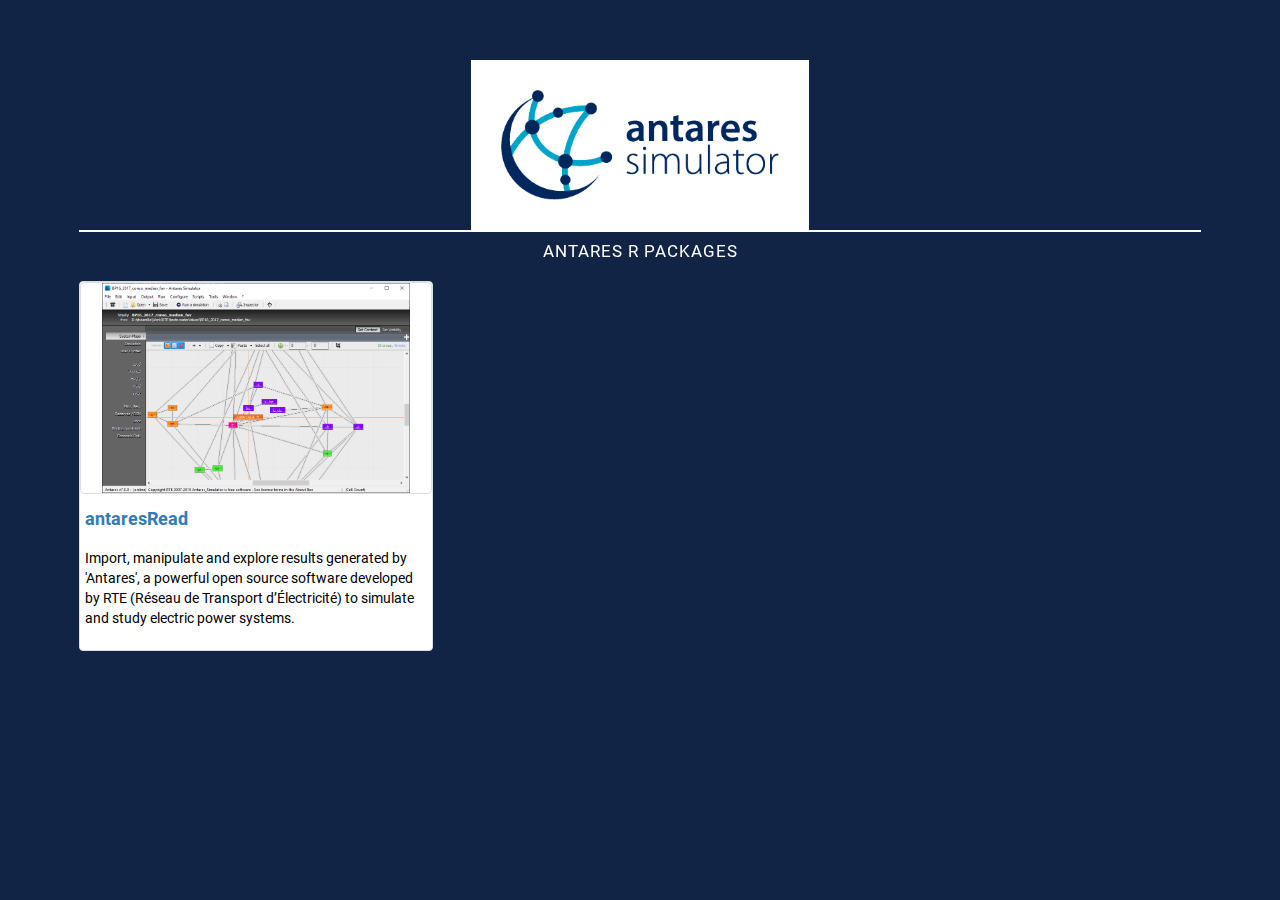
==== index.html @ 01a2f92d "update site" ====
<!DOCTYPE html>

<html>

<head>

<meta charset="utf-8" />
<meta name="generator" content="pandoc" />
<meta http-equiv="X-UA-Compatible" content="IE=EDGE" />




<title>index.utf8</title>

<script>/*! jQuery v1.11.3 | (c) 2005, 2015 jQuery Foundation, Inc. | jquery.org/license */
!function(a,b){"object"==typeof module&&"object"==typeof module.exports?module.exports=a.document?b(a,!0):function(a){if(!a.document)throw new Error("jQuery requires a window with a document");return b(a)}:b(a)}("undefined"!=typeof window?window:this,function(a,b){var c=[],d=c.slice,e=c.concat,f=c.push,g=c.indexOf,h={},i=h.toString,j=h.hasOwnProperty,k={},l="1.11.3",m=function(a,b){return new m.fn.init(a,b)},n=/^[\s\uFEFF\xA0]+|[\s\uFEFF\xA0]+$/g,o=/^-ms-/,p=/-([\da-z])/gi,q=function(a,b){return b.toUpperCase()};m.fn=m.prototype={jquery:l,constructor:m,selector:"",length:0,toArray:function(){return d.call(this)},get:function(a){return null!=a?0>a?this[a+this.length]:this[a]:d.call(this)},pushStack:function(a){var b=m.merge(this.constructor(),a);return b.prevObject=this,b.context=this.context,b},each:function(a,b){return m.each(this,a,b)},map:function(a){return this.pushStack(m.map(this,function(b,c){return a.call(b,c,b)}))},slice:function(){return this.pushStack(d.apply(this,arguments))},first:function(){return this.eq(0)},last:function(){return this.eq(-1)},eq:function(a){var b=this.length,c=+a+(0>a?b:0);return this.pushStack(c>=0&&b>c?[this[c]]:[])},end:function(){return this.prevObject||this.constructor(null)},push:f,sort:c.sort,splice:c.splice},m.extend=m.fn.extend=function(){var a,b,c,d,e,f,g=arguments[0]||{},h=1,i=arguments.length,j=!1;for("boolean"==typeof g&&(j=g,g=arguments[h]||{},h++),"object"==typeof g||m.isFunction(g)||(g={}),h===i&&(g=this,h--);i>h;h++)if(null!=(e=arguments[h]))for(d in e)a=g[d],c=e[d],g!==c&&(j&&c&&(m.isPlainObject(c)||(b=m.isArray(c)))?(b?(b=!1,f=a&&m.isArray(a)?a:[]):f=a&&m.isPlainObject(a)?a:{},g[d]=m.extend(j,f,c)):void 0!==c&&(g[d]=c));return g},m.extend({expando:"jQuery"+(l+Math.random()).replace(/\D/g,""),isReady:!0,error:function(a){throw new Error(a)},noop:function(){},isFunction:function(a){return"function"===m.type(a)},isArray:Array.isArray||function(a){return"array"===m.type(a)},isWindow:function(a){return null!=a&&a==a.window},isNumeric:function(a){return!m.isArray(a)&&a-parseFloat(a)+1>=0},isEmptyObject:function(a){var b;for(b in a)return!1;return!0},isPlainObject:function(a){var b;if(!a||"object"!==m.type(a)||a.nodeType||m.isWindow(a))return!1;try{if(a.constructor&&!j.call(a,"constructor")&&!j.call(a.constructor.prototype,"isPrototypeOf"))return!1}catch(c){return!1}if(k.ownLast)for(b in a)return j.call(a,b);for(b in a);return void 0===b||j.call(a,b)},type:function(a){return null==a?a+"":"object"==typeof a||"function"==typeof a?h[i.call(a)]||"object":typeof a},globalEval:function(b){b&&m.trim(b)&&(a.execScript||function(b){a.eval.call(a,b)})(b)},camelCase:function(a){return a.replace(o,"ms-").replace(p,q)},nodeName:function(a,b){return a.nodeName&&a.nodeName.toLowerCase()===b.toLowerCase()},each:function(a,b,c){var d,e=0,f=a.length,g=r(a);if(c){if(g){for(;f>e;e++)if(d=b.apply(a[e],c),d===!1)break}else for(e in a)if(d=b.apply(a[e],c),d===!1)break}else if(g){for(;f>e;e++)if(d=b.call(a[e],e,a[e]),d===!1)break}else for(e in a)if(d=b.call(a[e],e,a[e]),d===!1)break;return a},trim:function(a){return null==a?"":(a+"").replace(n,"")},makeArray:function(a,b){var c=b||[];return null!=a&&(r(Object(a))?m.merge(c,"string"==typeof a?[a]:a):f.call(c,a)),c},inArray:function(a,b,c){var d;if(b){if(g)return g.call(b,a,c);for(d=b.length,c=c?0>c?Math.max(0,d+c):c:0;d>c;c++)if(c in b&&b[c]===a)return c}return-1},merge:function(a,b){var c=+b.length,d=0,e=a.length;while(c>d)a[e++]=b[d++];if(c!==c)while(void 0!==b[d])a[e++]=b[d++];return a.length=e,a},grep:function(a,b,c){for(var d,e=[],f=0,g=a.length,h=!c;g>f;f++)d=!b(a[f],f),d!==h&&e.push(a[f]);return e},map:function(a,b,c){var d,f=0,g=a.length,h=r(a),i=[];if(h)for(;g>f;f++)d=b(a[f],f,c),null!=d&&i.push(d);else for(f in a)d=b(a[f],f,c),null!=d&&i.push(d);return e.apply([],i)},guid:1,proxy:function(a,b){var c,e,f;return"string"==typeof b&&(f=a[b],b=a,a=f),m.isFunction(a)?(c=d.call(arguments,2),e=function(){return a.apply(b||this,c.concat(d.call(arguments)))},e.guid=a.guid=a.guid||m.guid++,e):void 0},now:function(){return+new Date},support:k}),m.each("Boolean Number String Function Array Date RegExp Object Error".split(" "),function(a,b){h["[object "+b+"]"]=b.toLowerCase()});function r(a){var b="length"in a&&a.length,c=m.type(a);return"function"===c||m.isWindow(a)?!1:1===a.nodeType&&b?!0:"array"===c||0===b||"number"==typeof b&&b>0&&b-1 in a}var s=function(a){var b,c,d,e,f,g,h,i,j,k,l,m,n,o,p,q,r,s,t,u="sizzle"+1*new Date,v=a.document,w=0,x=0,y=ha(),z=ha(),A=ha(),B=function(a,b){return a===b&&(l=!0),0},C=1<<31,D={}.hasOwnProperty,E=[],F=E.pop,G=E.push,H=E.push,I=E.slice,J=function(a,b){for(var c=0,d=a.length;d>c;c++)if(a[c]===b)return c;return-1},K="checked|selected|async|autofocus|autoplay|controls|defer|disabled|hidden|ismap|loop|multiple|open|readonly|required|scoped",L="[\\x20\\t\\r\\n\\f]",M="(?:\\\\.|[\\w-]|[^\\x00-\\xa0])+",N=M.replace("w","w#"),O="\\["+L+"*("+M+")(?:"+L+"*([*^$|!~]?=)"+L+"*(?:'((?:\\\\.|[^\\\\'])*)'|\"((?:\\\\.|[^\\\\\"])*)\"|("+N+"))|)"+L+"*\\]",P=":("+M+")(?:\\((('((?:\\\\.|[^\\\\'])*)'|\"((?:\\\\.|[^\\\\\"])*)\")|((?:\\\\.|[^\\\\()[\\]]|"+O+")*)|.*)\\)|)",Q=new RegExp(L+"+","g"),R=new RegExp("^"+L+"+|((?:^|[^\\\\])(?:\\\\.)*)"+L+"+$","g"),S=new RegExp("^"+L+"*,"+L+"*"),T=new RegExp("^"+L+"*([>+~]|"+L+")"+L+"*"),U=new RegExp("="+L+"*([^\\]'\"]*?)"+L+"*\\]","g"),V=new RegExp(P),W=new RegExp("^"+N+"$"),X={ID:new RegExp("^#("+M+")"),CLASS:new RegExp("^\\.("+M+")"),TAG:new RegExp("^("+M.replace("w","w*")+")"),ATTR:new RegExp("^"+O),PSEUDO:new RegExp("^"+P),CHILD:new RegExp("^:(only|first|last|nth|nth-last)-(child|of-type)(?:\\("+L+"*(even|odd|(([+-]|)(\\d*)n|)"+L+"*(?:([+-]|)"+L+"*(\\d+)|))"+L+"*\\)|)","i"),bool:new RegExp("^(?:"+K+")$","i"),needsContext:new RegExp("^"+L+"*[>+~]|:(even|odd|eq|gt|lt|nth|first|last)(?:\\("+L+"*((?:-\\d)?\\d*)"+L+"*\\)|)(?=[^-]|$)","i")},Y=/^(?:input|select|textarea|button)$/i,Z=/^h\d$/i,$=/^[^{]+\{\s*\[native \w/,_=/^(?:#([\w-]+)|(\w+)|\.([\w-]+))$/,aa=/[+~]/,ba=/'|\\/g,ca=new RegExp("\\\\([\\da-f]{1,6}"+L+"?|("+L+")|.)","ig"),da=function(a,b,c){var d="0x"+b-65536;return d!==d||c?b:0>d?String.fromCharCode(d+65536):String.fromCharCode(d>>10|55296,1023&d|56320)},ea=function(){m()};try{H.apply(E=I.call(v.childNodes),v.childNodes),E[v.childNodes.length].nodeType}catch(fa){H={apply:E.length?function(a,b){G.apply(a,I.call(b))}:function(a,b){var c=a.length,d=0;while(a[c++]=b[d++]);a.length=c-1}}}function ga(a,b,d,e){var f,h,j,k,l,o,r,s,w,x;if((b?b.ownerDocument||b:v)!==n&&m(b),b=b||n,d=d||[],k=b.nodeType,"string"!=typeof a||!a||1!==k&&9!==k&&11!==k)return d;if(!e&&p){if(11!==k&&(f=_.exec(a)))if(j=f[1]){if(9===k){if(h=b.getElementById(j),!h||!h.parentNode)return d;if(h.id===j)return d.push(h),d}else if(b.ownerDocument&&(h=b.ownerDocument.getElementById(j))&&t(b,h)&&h.id===j)return d.push(h),d}else{if(f[2])return H.apply(d,b.getElementsByTagName(a)),d;if((j=f[3])&&c.getElementsByClassName)return H.apply(d,b.getElementsByClassName(j)),d}if(c.qsa&&(!q||!q.test(a))){if(s=r=u,w=b,x=1!==k&&a,1===k&&"object"!==b.nodeName.toLowerCase()){o=g(a),(r=b.getAttribute("id"))?s=r.replace(ba,"\\$&"):b.setAttribute("id",s),s="[id='"+s+"'] ",l=o.length;while(l--)o[l]=s+ra(o[l]);w=aa.test(a)&&pa(b.parentNode)||b,x=o.join(",")}if(x)try{return H.apply(d,w.querySelectorAll(x)),d}catch(y){}finally{r||b.removeAttribute("id")}}}return i(a.replace(R,"$1"),b,d,e)}function ha(){var a=[];function b(c,e){return a.push(c+" ")>d.cacheLength&&delete b[a.shift()],b[c+" "]=e}return b}function ia(a){return a[u]=!0,a}function ja(a){var b=n.createElement("div");try{return!!a(b)}catch(c){return!1}finally{b.parentNode&&b.parentNode.removeChild(b),b=null}}function ka(a,b){var c=a.split("|"),e=a.length;while(e--)d.attrHandle[c[e]]=b}function la(a,b){var c=b&&a,d=c&&1===a.nodeType&&1===b.nodeType&&(~b.sourceIndex||C)-(~a.sourceIndex||C);if(d)return d;if(c)while(c=c.nextSibling)if(c===b)return-1;return a?1:-1}function ma(a){return function(b){var c=b.nodeName.toLowerCase();return"input"===c&&b.type===a}}function na(a){return function(b){var c=b.nodeName.toLowerCase();return("input"===c||"button"===c)&&b.type===a}}function oa(a){return ia(function(b){return b=+b,ia(function(c,d){var e,f=a([],c.length,b),g=f.length;while(g--)c[e=f[g]]&&(c[e]=!(d[e]=c[e]))})})}function pa(a){return a&&"undefined"!=typeof a.getElementsByTagName&&a}c=ga.support={},f=ga.isXML=function(a){var b=a&&(a.ownerDocument||a).documentElement;return b?"HTML"!==b.nodeName:!1},m=ga.setDocument=function(a){var b,e,g=a?a.ownerDocument||a:v;return g!==n&&9===g.nodeType&&g.documentElement?(n=g,o=g.documentElement,e=g.defaultView,e&&e!==e.top&&(e.addEventListener?e.addEventListener("unload",ea,!1):e.attachEvent&&e.attachEvent("onunload",ea)),p=!f(g),c.attributes=ja(function(a){return a.className="i",!a.getAttribute("className")}),c.getElementsByTagName=ja(function(a){return a.appendChild(g.createComment("")),!a.getElementsByTagName("*").length}),c.getElementsByClassName=$.test(g.getElementsByClassName),c.getById=ja(function(a){return o.appendChild(a).id=u,!g.getElementsByName||!g.getElementsByName(u).length}),c.getById?(d.find.ID=function(a,b){if("undefined"!=typeof b.getElementById&&p){var c=b.getElementById(a);return c&&c.parentNode?[c]:[]}},d.filter.ID=function(a){var b=a.replace(ca,da);return function(a){return a.getAttribute("id")===b}}):(delete d.find.ID,d.filter.ID=function(a){var b=a.replace(ca,da);return function(a){var c="undefined"!=typeof a.getAttributeNode&&a.getAttributeNode("id");return c&&c.value===b}}),d.find.TAG=c.getElementsByTagName?function(a,b){return"undefined"!=typeof b.getElementsByTagName?b.getElementsByTagName(a):c.qsa?b.querySelectorAll(a):void 0}:function(a,b){var c,d=[],e=0,f=b.getElementsByTagName(a);if("*"===a){while(c=f[e++])1===c.nodeType&&d.push(c);return d}return f},d.find.CLASS=c.getElementsByClassName&&function(a,b){return p?b.getElementsByClassName(a):void 0},r=[],q=[],(c.qsa=$.test(g.querySelectorAll))&&(ja(function(a){o.appendChild(a).innerHTML="<a id='"+u+"'></a><select id='"+u+"-\f]' msallowcapture=''><option selected=''></option></select>",a.querySelectorAll("[msallowcapture^='']").length&&q.push("[*^$]="+L+"*(?:''|\"\")"),a.querySelectorAll("[selected]").length||q.push("\\["+L+"*(?:value|"+K+")"),a.querySelectorAll("[id~="+u+"-]").length||q.push("~="),a.querySelectorAll(":checked").length||q.push(":checked"),a.querySelectorAll("a#"+u+"+*").length||q.push(".#.+[+~]")}),ja(function(a){var b=g.createElement("input");b.setAttribute("type","hidden"),a.appendChild(b).setAttribute("name","D"),a.querySelectorAll("[name=d]").length&&q.push("name"+L+"*[*^$|!~]?="),a.querySelectorAll(":enabled").length||q.push(":enabled",":disabled"),a.querySelectorAll("*,:x"),q.push(",.*:")})),(c.matchesSelector=$.test(s=o.matches||o.webkitMatchesSelector||o.mozMatchesSelector||o.oMatchesSelector||o.msMatchesSelector))&&ja(function(a){c.disconnectedMatch=s.call(a,"div"),s.call(a,"[s!='']:x"),r.push("!=",P)}),q=q.length&&new RegExp(q.join("|")),r=r.length&&new RegExp(r.join("|")),b=$.test(o.compareDocumentPosition),t=b||$.test(o.contains)?function(a,b){var c=9===a.nodeType?a.documentElement:a,d=b&&b.parentNode;return a===d||!(!d||1!==d.nodeType||!(c.contains?c.contains(d):a.compareDocumentPosition&&16&a.compareDocumentPosition(d)))}:function(a,b){if(b)while(b=b.parentNode)if(b===a)return!0;return!1},B=b?function(a,b){if(a===b)return l=!0,0;var d=!a.compareDocumentPosition-!b.compareDocumentPosition;return d?d:(d=(a.ownerDocument||a)===(b.ownerDocument||b)?a.compareDocumentPosition(b):1,1&d||!c.sortDetached&&b.compareDocumentPosition(a)===d?a===g||a.ownerDocument===v&&t(v,a)?-1:b===g||b.ownerDocument===v&&t(v,b)?1:k?J(k,a)-J(k,b):0:4&d?-1:1)}:function(a,b){if(a===b)return l=!0,0;var c,d=0,e=a.parentNode,f=b.parentNode,h=[a],i=[b];if(!e||!f)return a===g?-1:b===g?1:e?-1:f?1:k?J(k,a)-J(k,b):0;if(e===f)return la(a,b);c=a;while(c=c.parentNode)h.unshift(c);c=b;while(c=c.parentNode)i.unshift(c);while(h[d]===i[d])d++;return d?la(h[d],i[d]):h[d]===v?-1:i[d]===v?1:0},g):n},ga.matches=function(a,b){return ga(a,null,null,b)},ga.matchesSelector=function(a,b){if((a.ownerDocument||a)!==n&&m(a),b=b.replace(U,"='$1']"),!(!c.matchesSelector||!p||r&&r.test(b)||q&&q.test(b)))try{var d=s.call(a,b);if(d||c.disconnectedMatch||a.document&&11!==a.document.nodeType)return d}catch(e){}return ga(b,n,null,[a]).length>0},ga.contains=function(a,b){return(a.ownerDocument||a)!==n&&m(a),t(a,b)},ga.attr=function(a,b){(a.ownerDocument||a)!==n&&m(a);var e=d.attrHandle[b.toLowerCase()],f=e&&D.call(d.attrHandle,b.toLowerCase())?e(a,b,!p):void 0;return void 0!==f?f:c.attributes||!p?a.getAttribute(b):(f=a.getAttributeNode(b))&&f.specified?f.value:null},ga.error=function(a){throw new Error("Syntax error, unrecognized expression: "+a)},ga.uniqueSort=function(a){var b,d=[],e=0,f=0;if(l=!c.detectDuplicates,k=!c.sortStable&&a.slice(0),a.sort(B),l){while(b=a[f++])b===a[f]&&(e=d.push(f));while(e--)a.splice(d[e],1)}return k=null,a},e=ga.getText=function(a){var b,c="",d=0,f=a.nodeType;if(f){if(1===f||9===f||11===f){if("string"==typeof a.textContent)return a.textContent;for(a=a.firstChild;a;a=a.nextSibling)c+=e(a)}else if(3===f||4===f)return a.nodeValue}else while(b=a[d++])c+=e(b);return c},d=ga.selectors={cacheLength:50,createPseudo:ia,match:X,attrHandle:{},find:{},relative:{">":{dir:"parentNode",first:!0}," ":{dir:"parentNode"},"+":{dir:"previousSibling",first:!0},"~":{dir:"previousSibling"}},preFilter:{ATTR:function(a){return a[1]=a[1].replace(ca,da),a[3]=(a[3]||a[4]||a[5]||"").replace(ca,da),"~="===a[2]&&(a[3]=" "+a[3]+" "),a.slice(0,4)},CHILD:function(a){return a[1]=a[1].toLowerCase(),"nth"===a[1].slice(0,3)?(a[3]||ga.error(a[0]),a[4]=+(a[4]?a[5]+(a[6]||1):2*("even"===a[3]||"odd"===a[3])),a[5]=+(a[7]+a[8]||"odd"===a[3])):a[3]&&ga.error(a[0]),a},PSEUDO:function(a){var b,c=!a[6]&&a[2];return X.CHILD.test(a[0])?null:(a[3]?a[2]=a[4]||a[5]||"":c&&V.test(c)&&(b=g(c,!0))&&(b=c.indexOf(")",c.length-b)-c.length)&&(a[0]=a[0].slice(0,b),a[2]=c.slice(0,b)),a.slice(0,3))}},filter:{TAG:function(a){var b=a.replace(ca,da).toLowerCase();return"*"===a?function(){return!0}:function(a){return a.nodeName&&a.nodeName.toLowerCase()===b}},CLASS:function(a){var b=y[a+" "];return b||(b=new RegExp("(^|"+L+")"+a+"("+L+"|$)"))&&y(a,function(a){return b.test("string"==typeof a.className&&a.className||"undefined"!=typeof a.getAttribute&&a.getAttribute("class")||"")})},ATTR:function(a,b,c){return function(d){var e=ga.attr(d,a);return null==e?"!="===b:b?(e+="","="===b?e===c:"!="===b?e!==c:"^="===b?c&&0===e.indexOf(c):"*="===b?c&&e.indexOf(c)>-1:"$="===b?c&&e.slice(-c.length)===c:"~="===b?(" "+e.replace(Q," ")+" ").indexOf(c)>-1:"|="===b?e===c||e.slice(0,c.length+1)===c+"-":!1):!0}},CHILD:function(a,b,c,d,e){var f="nth"!==a.slice(0,3),g="last"!==a.slice(-4),h="of-type"===b;return 1===d&&0===e?function(a){return!!a.parentNode}:function(b,c,i){var j,k,l,m,n,o,p=f!==g?"nextSibling":"previousSibling",q=b.parentNode,r=h&&b.nodeName.toLowerCase(),s=!i&&!h;if(q){if(f){while(p){l=b;while(l=l[p])if(h?l.nodeName.toLowerCase()===r:1===l.nodeType)return!1;o=p="only"===a&&!o&&"nextSibling"}return!0}if(o=[g?q.firstChild:q.lastChild],g&&s){k=q[u]||(q[u]={}),j=k[a]||[],n=j[0]===w&&j[1],m=j[0]===w&&j[2],l=n&&q.childNodes[n];while(l=++n&&l&&l[p]||(m=n=0)||o.pop())if(1===l.nodeType&&++m&&l===b){k[a]=[w,n,m];break}}else if(s&&(j=(b[u]||(b[u]={}))[a])&&j[0]===w)m=j[1];else while(l=++n&&l&&l[p]||(m=n=0)||o.pop())if((h?l.nodeName.toLowerCase()===r:1===l.nodeType)&&++m&&(s&&((l[u]||(l[u]={}))[a]=[w,m]),l===b))break;return m-=e,m===d||m%d===0&&m/d>=0}}},PSEUDO:function(a,b){var c,e=d.pseudos[a]||d.setFilters[a.toLowerCase()]||ga.error("unsupported pseudo: "+a);return e[u]?e(b):e.length>1?(c=[a,a,"",b],d.setFilters.hasOwnProperty(a.toLowerCase())?ia(function(a,c){var d,f=e(a,b),g=f.length;while(g--)d=J(a,f[g]),a[d]=!(c[d]=f[g])}):function(a){return e(a,0,c)}):e}},pseudos:{not:ia(function(a){var b=[],c=[],d=h(a.replace(R,"$1"));return d[u]?ia(function(a,b,c,e){var f,g=d(a,null,e,[]),h=a.length;while(h--)(f=g[h])&&(a[h]=!(b[h]=f))}):function(a,e,f){return b[0]=a,d(b,null,f,c),b[0]=null,!c.pop()}}),has:ia(function(a){return function(b){return ga(a,b).length>0}}),contains:ia(function(a){return a=a.replace(ca,da),function(b){return(b.textContent||b.innerText||e(b)).indexOf(a)>-1}}),lang:ia(function(a){return W.test(a||"")||ga.error("unsupported lang: "+a),a=a.replace(ca,da).toLowerCase(),function(b){var c;do if(c=p?b.lang:b.getAttribute("xml:lang")||b.getAttribute("lang"))return c=c.toLowerCase(),c===a||0===c.indexOf(a+"-");while((b=b.parentNode)&&1===b.nodeType);return!1}}),target:function(b){var c=a.location&&a.location.hash;return c&&c.slice(1)===b.id},root:function(a){return a===o},focus:function(a){return a===n.activeElement&&(!n.hasFocus||n.hasFocus())&&!!(a.type||a.href||~a.tabIndex)},enabled:function(a){return a.disabled===!1},disabled:function(a){return a.disabled===!0},checked:function(a){var b=a.nodeName.toLowerCase();return"input"===b&&!!a.checked||"option"===b&&!!a.selected},selected:function(a){return a.parentNode&&a.parentNode.selectedIndex,a.selected===!0},empty:function(a){for(a=a.firstChild;a;a=a.nextSibling)if(a.nodeType<6)return!1;return!0},parent:function(a){return!d.pseudos.empty(a)},header:function(a){return Z.test(a.nodeName)},input:function(a){return Y.test(a.nodeName)},button:function(a){var b=a.nodeName.toLowerCase();return"input"===b&&"button"===a.type||"button"===b},text:function(a){var b;return"input"===a.nodeName.toLowerCase()&&"text"===a.type&&(null==(b=a.getAttribute("type"))||"text"===b.toLowerCase())},first:oa(function(){return[0]}),last:oa(function(a,b){return[b-1]}),eq:oa(function(a,b,c){return[0>c?c+b:c]}),even:oa(function(a,b){for(var c=0;b>c;c+=2)a.push(c);return a}),odd:oa(function(a,b){for(var c=1;b>c;c+=2)a.push(c);return a}),lt:oa(function(a,b,c){for(var d=0>c?c+b:c;--d>=0;)a.push(d);return a}),gt:oa(function(a,b,c){for(var d=0>c?c+b:c;++d<b;)a.push(d);return a})}},d.pseudos.nth=d.pseudos.eq;for(b in{radio:!0,checkbox:!0,file:!0,password:!0,image:!0})d.pseudos[b]=ma(b);for(b in{submit:!0,reset:!0})d.pseudos[b]=na(b);function qa(){}qa.prototype=d.filters=d.pseudos,d.setFilters=new qa,g=ga.tokenize=function(a,b){var c,e,f,g,h,i,j,k=z[a+" "];if(k)return b?0:k.slice(0);h=a,i=[],j=d.preFilter;while(h){(!c||(e=S.exec(h)))&&(e&&(h=h.slice(e[0].length)||h),i.push(f=[])),c=!1,(e=T.exec(h))&&(c=e.shift(),f.push({value:c,type:e[0].replace(R," ")}),h=h.slice(c.length));for(g in d.filter)!(e=X[g].exec(h))||j[g]&&!(e=j[g](e))||(c=e.shift(),f.push({value:c,type:g,matches:e}),h=h.slice(c.length));if(!c)break}return b?h.length:h?ga.error(a):z(a,i).slice(0)};function ra(a){for(var b=0,c=a.length,d="";c>b;b++)d+=a[b].value;return d}function sa(a,b,c){var d=b.dir,e=c&&"parentNode"===d,f=x++;return b.first?function(b,c,f){while(b=b[d])if(1===b.nodeType||e)return a(b,c,f)}:function(b,c,g){var h,i,j=[w,f];if(g){while(b=b[d])if((1===b.nodeType||e)&&a(b,c,g))return!0}else while(b=b[d])if(1===b.nodeType||e){if(i=b[u]||(b[u]={}),(h=i[d])&&h[0]===w&&h[1]===f)return j[2]=h[2];if(i[d]=j,j[2]=a(b,c,g))return!0}}}function ta(a){return a.length>1?function(b,c,d){var e=a.length;while(e--)if(!a[e](b,c,d))return!1;return!0}:a[0]}function ua(a,b,c){for(var d=0,e=b.length;e>d;d++)ga(a,b[d],c);return c}function va(a,b,c,d,e){for(var f,g=[],h=0,i=a.length,j=null!=b;i>h;h++)(f=a[h])&&(!c||c(f,d,e))&&(g.push(f),j&&b.push(h));return g}function wa(a,b,c,d,e,f){return d&&!d[u]&&(d=wa(d)),e&&!e[u]&&(e=wa(e,f)),ia(function(f,g,h,i){var j,k,l,m=[],n=[],o=g.length,p=f||ua(b||"*",h.nodeType?[h]:h,[]),q=!a||!f&&b?p:va(p,m,a,h,i),r=c?e||(f?a:o||d)?[]:g:q;if(c&&c(q,r,h,i),d){j=va(r,n),d(j,[],h,i),k=j.length;while(k--)(l=j[k])&&(r[n[k]]=!(q[n[k]]=l))}if(f){if(e||a){if(e){j=[],k=r.length;while(k--)(l=r[k])&&j.push(q[k]=l);e(null,r=[],j,i)}k=r.length;while(k--)(l=r[k])&&(j=e?J(f,l):m[k])>-1&&(f[j]=!(g[j]=l))}}else r=va(r===g?r.splice(o,r.length):r),e?e(null,g,r,i):H.apply(g,r)})}function xa(a){for(var b,c,e,f=a.length,g=d.relative[a[0].type],h=g||d.relative[" "],i=g?1:0,k=sa(function(a){return a===b},h,!0),l=sa(function(a){return J(b,a)>-1},h,!0),m=[function(a,c,d){var e=!g&&(d||c!==j)||((b=c).nodeType?k(a,c,d):l(a,c,d));return b=null,e}];f>i;i++)if(c=d.relative[a[i].type])m=[sa(ta(m),c)];else{if(c=d.filter[a[i].type].apply(null,a[i].matches),c[u]){for(e=++i;f>e;e++)if(d.relative[a[e].type])break;return wa(i>1&&ta(m),i>1&&ra(a.slice(0,i-1).concat({value:" "===a[i-2].type?"*":""})).replace(R,"$1"),c,e>i&&xa(a.slice(i,e)),f>e&&xa(a=a.slice(e)),f>e&&ra(a))}m.push(c)}return ta(m)}function ya(a,b){var c=b.length>0,e=a.length>0,f=function(f,g,h,i,k){var l,m,o,p=0,q="0",r=f&&[],s=[],t=j,u=f||e&&d.find.TAG("*",k),v=w+=null==t?1:Math.random()||.1,x=u.length;for(k&&(j=g!==n&&g);q!==x&&null!=(l=u[q]);q++){if(e&&l){m=0;while(o=a[m++])if(o(l,g,h)){i.push(l);break}k&&(w=v)}c&&((l=!o&&l)&&p--,f&&r.push(l))}if(p+=q,c&&q!==p){m=0;while(o=b[m++])o(r,s,g,h);if(f){if(p>0)while(q--)r[q]||s[q]||(s[q]=F.call(i));s=va(s)}H.apply(i,s),k&&!f&&s.length>0&&p+b.length>1&&ga.uniqueSort(i)}return k&&(w=v,j=t),r};return c?ia(f):f}return h=ga.compile=function(a,b){var c,d=[],e=[],f=A[a+" "];if(!f){b||(b=g(a)),c=b.length;while(c--)f=xa(b[c]),f[u]?d.push(f):e.push(f);f=A(a,ya(e,d)),f.selector=a}return f},i=ga.select=function(a,b,e,f){var i,j,k,l,m,n="function"==typeof a&&a,o=!f&&g(a=n.selector||a);if(e=e||[],1===o.length){if(j=o[0]=o[0].slice(0),j.length>2&&"ID"===(k=j[0]).type&&c.getById&&9===b.nodeType&&p&&d.relative[j[1].type]){if(b=(d.find.ID(k.matches[0].replace(ca,da),b)||[])[0],!b)return e;n&&(b=b.parentNode),a=a.slice(j.shift().value.length)}i=X.needsContext.test(a)?0:j.length;while(i--){if(k=j[i],d.relative[l=k.type])break;if((m=d.find[l])&&(f=m(k.matches[0].replace(ca,da),aa.test(j[0].type)&&pa(b.parentNode)||b))){if(j.splice(i,1),a=f.length&&ra(j),!a)return H.apply(e,f),e;break}}}return(n||h(a,o))(f,b,!p,e,aa.test(a)&&pa(b.parentNode)||b),e},c.sortStable=u.split("").sort(B).join("")===u,c.detectDuplicates=!!l,m(),c.sortDetached=ja(function(a){return 1&a.compareDocumentPosition(n.createElement("div"))}),ja(function(a){return a.innerHTML="<a href='#'></a>","#"===a.firstChild.getAttribute("href")})||ka("type|href|height|width",function(a,b,c){return c?void 0:a.getAttribute(b,"type"===b.toLowerCase()?1:2)}),c.attributes&&ja(function(a){return a.innerHTML="<input/>",a.firstChild.setAttribute("value",""),""===a.firstChild.getAttribute("value")})||ka("value",function(a,b,c){return c||"input"!==a.nodeName.toLowerCase()?void 0:a.defaultValue}),ja(function(a){return null==a.getAttribute("disabled")})||ka(K,function(a,b,c){var d;return c?void 0:a[b]===!0?b.toLowerCase():(d=a.getAttributeNode(b))&&d.specified?d.value:null}),ga}(a);m.find=s,m.expr=s.selectors,m.expr[":"]=m.expr.pseudos,m.unique=s.uniqueSort,m.text=s.getText,m.isXMLDoc=s.isXML,m.contains=s.contains;var t=m.expr.match.needsContext,u=/^<(\w+)\s*\/?>(?:<\/\1>|)$/,v=/^.[^:#\[\.,]*$/;function w(a,b,c){if(m.isFunction(b))return m.grep(a,function(a,d){return!!b.call(a,d,a)!==c});if(b.nodeType)return m.grep(a,function(a){return a===b!==c});if("string"==typeof b){if(v.test(b))return m.filter(b,a,c);b=m.filter(b,a)}return m.grep(a,function(a){return m.inArray(a,b)>=0!==c})}m.filter=function(a,b,c){var d=b[0];return c&&(a=":not("+a+")"),1===b.length&&1===d.nodeType?m.find.matchesSelector(d,a)?[d]:[]:m.find.matches(a,m.grep(b,function(a){return 1===a.nodeType}))},m.fn.extend({find:function(a){var b,c=[],d=this,e=d.length;if("string"!=typeof a)return this.pushStack(m(a).filter(function(){for(b=0;e>b;b++)if(m.contains(d[b],this))return!0}));for(b=0;e>b;b++)m.find(a,d[b],c);return c=this.pushStack(e>1?m.unique(c):c),c.selector=this.selector?this.selector+" "+a:a,c},filter:function(a){return this.pushStack(w(this,a||[],!1))},not:function(a){return this.pushStack(w(this,a||[],!0))},is:function(a){return!!w(this,"string"==typeof a&&t.test(a)?m(a):a||[],!1).length}});var x,y=a.document,z=/^(?:\s*(<[\w\W]+>)[^>]*|#([\w-]*))$/,A=m.fn.init=function(a,b){var c,d;if(!a)return this;if("string"==typeof a){if(c="<"===a.charAt(0)&&">"===a.charAt(a.length-1)&&a.length>=3?[null,a,null]:z.exec(a),!c||!c[1]&&b)return!b||b.jquery?(b||x).find(a):this.constructor(b).find(a);if(c[1]){if(b=b instanceof m?b[0]:b,m.merge(this,m.parseHTML(c[1],b&&b.nodeType?b.ownerDocument||b:y,!0)),u.test(c[1])&&m.isPlainObject(b))for(c in b)m.isFunction(this[c])?this[c](b[c]):this.attr(c,b[c]);return this}if(d=y.getElementById(c[2]),d&&d.parentNode){if(d.id!==c[2])return x.find(a);this.length=1,this[0]=d}return this.context=y,this.selector=a,this}return a.nodeType?(this.context=this[0]=a,this.length=1,this):m.isFunction(a)?"undefined"!=typeof x.ready?x.ready(a):a(m):(void 0!==a.selector&&(this.selector=a.selector,this.context=a.context),m.makeArray(a,this))};A.prototype=m.fn,x=m(y);var B=/^(?:parents|prev(?:Until|All))/,C={children:!0,contents:!0,next:!0,prev:!0};m.extend({dir:function(a,b,c){var d=[],e=a[b];while(e&&9!==e.nodeType&&(void 0===c||1!==e.nodeType||!m(e).is(c)))1===e.nodeType&&d.push(e),e=e[b];return d},sibling:function(a,b){for(var c=[];a;a=a.nextSibling)1===a.nodeType&&a!==b&&c.push(a);return c}}),m.fn.extend({has:function(a){var b,c=m(a,this),d=c.length;return this.filter(function(){for(b=0;d>b;b++)if(m.contains(this,c[b]))return!0})},closest:function(a,b){for(var c,d=0,e=this.length,f=[],g=t.test(a)||"string"!=typeof a?m(a,b||this.context):0;e>d;d++)for(c=this[d];c&&c!==b;c=c.parentNode)if(c.nodeType<11&&(g?g.index(c)>-1:1===c.nodeType&&m.find.matchesSelector(c,a))){f.push(c);break}return this.pushStack(f.length>1?m.unique(f):f)},index:function(a){return a?"string"==typeof a?m.inArray(this[0],m(a)):m.inArray(a.jquery?a[0]:a,this):this[0]&&this[0].parentNode?this.first().prevAll().length:-1},add:function(a,b){return this.pushStack(m.unique(m.merge(this.get(),m(a,b))))},addBack:function(a){return this.add(null==a?this.prevObject:this.prevObject.filter(a))}});function D(a,b){do a=a[b];while(a&&1!==a.nodeType);return a}m.each({parent:function(a){var b=a.parentNode;return b&&11!==b.nodeType?b:null},parents:function(a){return m.dir(a,"parentNode")},parentsUntil:function(a,b,c){return m.dir(a,"parentNode",c)},next:function(a){return D(a,"nextSibling")},prev:function(a){return D(a,"previousSibling")},nextAll:function(a){return m.dir(a,"nextSibling")},prevAll:function(a){return m.dir(a,"previousSibling")},nextUntil:function(a,b,c){return m.dir(a,"nextSibling",c)},prevUntil:function(a,b,c){return m.dir(a,"previousSibling",c)},siblings:function(a){return m.sibling((a.parentNode||{}).firstChild,a)},children:function(a){return m.sibling(a.firstChild)},contents:function(a){return m.nodeName(a,"iframe")?a.contentDocument||a.contentWindow.document:m.merge([],a.childNodes)}},function(a,b){m.fn[a]=function(c,d){var e=m.map(this,b,c);return"Until"!==a.slice(-5)&&(d=c),d&&"string"==typeof d&&(e=m.filter(d,e)),this.length>1&&(C[a]||(e=m.unique(e)),B.test(a)&&(e=e.reverse())),this.pushStack(e)}});var E=/\S+/g,F={};function G(a){var b=F[a]={};return m.each(a.match(E)||[],function(a,c){b[c]=!0}),b}m.Callbacks=function(a){a="string"==typeof a?F[a]||G(a):m.extend({},a);var b,c,d,e,f,g,h=[],i=!a.once&&[],j=function(l){for(c=a.memory&&l,d=!0,f=g||0,g=0,e=h.length,b=!0;h&&e>f;f++)if(h[f].apply(l[0],l[1])===!1&&a.stopOnFalse){c=!1;break}b=!1,h&&(i?i.length&&j(i.shift()):c?h=[]:k.disable())},k={add:function(){if(h){var d=h.length;!function f(b){m.each(b,function(b,c){var d=m.type(c);"function"===d?a.unique&&k.has(c)||h.push(c):c&&c.length&&"string"!==d&&f(c)})}(arguments),b?e=h.length:c&&(g=d,j(c))}return this},remove:function(){return h&&m.each(arguments,function(a,c){var d;while((d=m.inArray(c,h,d))>-1)h.splice(d,1),b&&(e>=d&&e--,f>=d&&f--)}),this},has:function(a){return a?m.inArray(a,h)>-1:!(!h||!h.length)},empty:function(){return h=[],e=0,this},disable:function(){return h=i=c=void 0,this},disabled:function(){return!h},lock:function(){return i=void 0,c||k.disable(),this},locked:function(){return!i},fireWith:function(a,c){return!h||d&&!i||(c=c||[],c=[a,c.slice?c.slice():c],b?i.push(c):j(c)),this},fire:function(){return k.fireWith(this,arguments),this},fired:function(){return!!d}};return k},m.extend({Deferred:function(a){var b=[["resolve","done",m.Callbacks("once memory"),"resolved"],["reject","fail",m.Callbacks("once memory"),"rejected"],["notify","progress",m.Callbacks("memory")]],c="pending",d={state:function(){return c},always:function(){return e.done(arguments).fail(arguments),this},then:function(){var a=arguments;return m.Deferred(function(c){m.each(b,function(b,f){var g=m.isFunction(a[b])&&a[b];e[f[1]](function(){var a=g&&g.apply(this,arguments);a&&m.isFunction(a.promise)?a.promise().done(c.resolve).fail(c.reject).progress(c.notify):c[f[0]+"With"](this===d?c.promise():this,g?[a]:arguments)})}),a=null}).promise()},promise:function(a){return null!=a?m.extend(a,d):d}},e={};return d.pipe=d.then,m.each(b,function(a,f){var g=f[2],h=f[3];d[f[1]]=g.add,h&&g.add(function(){c=h},b[1^a][2].disable,b[2][2].lock),e[f[0]]=function(){return e[f[0]+"With"](this===e?d:this,arguments),this},e[f[0]+"With"]=g.fireWith}),d.promise(e),a&&a.call(e,e),e},when:function(a){var b=0,c=d.call(arguments),e=c.length,f=1!==e||a&&m.isFunction(a.promise)?e:0,g=1===f?a:m.Deferred(),h=function(a,b,c){return function(e){b[a]=this,c[a]=arguments.length>1?d.call(arguments):e,c===i?g.notifyWith(b,c):--f||g.resolveWith(b,c)}},i,j,k;if(e>1)for(i=new Array(e),j=new Array(e),k=new Array(e);e>b;b++)c[b]&&m.isFunction(c[b].promise)?c[b].promise().done(h(b,k,c)).fail(g.reject).progress(h(b,j,i)):--f;return f||g.resolveWith(k,c),g.promise()}});var H;m.fn.ready=function(a){return m.ready.promise().done(a),this},m.extend({isReady:!1,readyWait:1,holdReady:function(a){a?m.readyWait++:m.ready(!0)},ready:function(a){if(a===!0?!--m.readyWait:!m.isReady){if(!y.body)return setTimeout(m.ready);m.isReady=!0,a!==!0&&--m.readyWait>0||(H.resolveWith(y,[m]),m.fn.triggerHandler&&(m(y).triggerHandler("ready"),m(y).off("ready")))}}});function I(){y.addEventListener?(y.removeEventListener("DOMContentLoaded",J,!1),a.removeEventListener("load",J,!1)):(y.detachEvent("onreadystatechange",J),a.detachEvent("onload",J))}function J(){(y.addEventListener||"load"===event.type||"complete"===y.readyState)&&(I(),m.ready())}m.ready.promise=function(b){if(!H)if(H=m.Deferred(),"complete"===y.readyState)setTimeout(m.ready);else if(y.addEventListener)y.addEventListener("DOMContentLoaded",J,!1),a.addEventListener("load",J,!1);else{y.attachEvent("onreadystatechange",J),a.attachEvent("onload",J);var c=!1;try{c=null==a.frameElement&&y.documentElement}catch(d){}c&&c.doScroll&&!function e(){if(!m.isReady){try{c.doScroll("left")}catch(a){return setTimeout(e,50)}I(),m.ready()}}()}return H.promise(b)};var K="undefined",L;for(L in m(k))break;k.ownLast="0"!==L,k.inlineBlockNeedsLayout=!1,m(function(){var a,b,c,d;c=y.getElementsByTagName("body")[0],c&&c.style&&(b=y.createElement("div"),d=y.createElement("div"),d.style.cssText="position:absolute;border:0;width:0;height:0;top:0;left:-9999px",c.appendChild(d).appendChild(b),typeof b.style.zoom!==K&&(b.style.cssText="display:inline;margin:0;border:0;padding:1px;width:1px;zoom:1",k.inlineBlockNeedsLayout=a=3===b.offsetWidth,a&&(c.style.zoom=1)),c.removeChild(d))}),function(){var a=y.createElement("div");if(null==k.deleteExpando){k.deleteExpando=!0;try{delete a.test}catch(b){k.deleteExpando=!1}}a=null}(),m.acceptData=function(a){var b=m.noData[(a.nodeName+" ").toLowerCase()],c=+a.nodeType||1;return 1!==c&&9!==c?!1:!b||b!==!0&&a.getAttribute("classid")===b};var M=/^(?:\{[\w\W]*\}|\[[\w\W]*\])$/,N=/([A-Z])/g;function O(a,b,c){if(void 0===c&&1===a.nodeType){var d="data-"+b.replace(N,"-$1").toLowerCase();if(c=a.getAttribute(d),"string"==typeof c){try{c="true"===c?!0:"false"===c?!1:"null"===c?null:+c+""===c?+c:M.test(c)?m.parseJSON(c):c}catch(e){}m.data(a,b,c)}else c=void 0}return c}function P(a){var b;for(b in a)if(("data"!==b||!m.isEmptyObject(a[b]))&&"toJSON"!==b)return!1;

return!0}function Q(a,b,d,e){if(m.acceptData(a)){var f,g,h=m.expando,i=a.nodeType,j=i?m.cache:a,k=i?a[h]:a[h]&&h;if(k&&j[k]&&(e||j[k].data)||void 0!==d||"string"!=typeof b)return k||(k=i?a[h]=c.pop()||m.guid++:h),j[k]||(j[k]=i?{}:{toJSON:m.noop}),("object"==typeof b||"function"==typeof b)&&(e?j[k]=m.extend(j[k],b):j[k].data=m.extend(j[k].data,b)),g=j[k],e||(g.data||(g.data={}),g=g.data),void 0!==d&&(g[m.camelCase(b)]=d),"string"==typeof b?(f=g[b],null==f&&(f=g[m.camelCase(b)])):f=g,f}}function R(a,b,c){if(m.acceptData(a)){var d,e,f=a.nodeType,g=f?m.cache:a,h=f?a[m.expando]:m.expando;if(g[h]){if(b&&(d=c?g[h]:g[h].data)){m.isArray(b)?b=b.concat(m.map(b,m.camelCase)):b in d?b=[b]:(b=m.camelCase(b),b=b in d?[b]:b.split(" ")),e=b.length;while(e--)delete d[b[e]];if(c?!P(d):!m.isEmptyObject(d))return}(c||(delete g[h].data,P(g[h])))&&(f?m.cleanData([a],!0):k.deleteExpando||g!=g.window?delete g[h]:g[h]=null)}}}m.extend({cache:{},noData:{"applet ":!0,"embed ":!0,"object ":"clsid:D27CDB6E-AE6D-11cf-96B8-444553540000"},hasData:function(a){return a=a.nodeType?m.cache[a[m.expando]]:a[m.expando],!!a&&!P(a)},data:function(a,b,c){return Q(a,b,c)},removeData:function(a,b){return R(a,b)},_data:function(a,b,c){return Q(a,b,c,!0)},_removeData:function(a,b){return R(a,b,!0)}}),m.fn.extend({data:function(a,b){var c,d,e,f=this[0],g=f&&f.attributes;if(void 0===a){if(this.length&&(e=m.data(f),1===f.nodeType&&!m._data(f,"parsedAttrs"))){c=g.length;while(c--)g[c]&&(d=g[c].name,0===d.indexOf("data-")&&(d=m.camelCase(d.slice(5)),O(f,d,e[d])));m._data(f,"parsedAttrs",!0)}return e}return"object"==typeof a?this.each(function(){m.data(this,a)}):arguments.length>1?this.each(function(){m.data(this,a,b)}):f?O(f,a,m.data(f,a)):void 0},removeData:function(a){return this.each(function(){m.removeData(this,a)})}}),m.extend({queue:function(a,b,c){var d;return a?(b=(b||"fx")+"queue",d=m._data(a,b),c&&(!d||m.isArray(c)?d=m._data(a,b,m.makeArray(c)):d.push(c)),d||[]):void 0},dequeue:function(a,b){b=b||"fx";var c=m.queue(a,b),d=c.length,e=c.shift(),f=m._queueHooks(a,b),g=function(){m.dequeue(a,b)};"inprogress"===e&&(e=c.shift(),d--),e&&("fx"===b&&c.unshift("inprogress"),delete f.stop,e.call(a,g,f)),!d&&f&&f.empty.fire()},_queueHooks:function(a,b){var c=b+"queueHooks";return m._data(a,c)||m._data(a,c,{empty:m.Callbacks("once memory").add(function(){m._removeData(a,b+"queue"),m._removeData(a,c)})})}}),m.fn.extend({queue:function(a,b){var c=2;return"string"!=typeof a&&(b=a,a="fx",c--),arguments.length<c?m.queue(this[0],a):void 0===b?this:this.each(function(){var c=m.queue(this,a,b);m._queueHooks(this,a),"fx"===a&&"inprogress"!==c[0]&&m.dequeue(this,a)})},dequeue:function(a){return this.each(function(){m.dequeue(this,a)})},clearQueue:function(a){return this.queue(a||"fx",[])},promise:function(a,b){var c,d=1,e=m.Deferred(),f=this,g=this.length,h=function(){--d||e.resolveWith(f,[f])};"string"!=typeof a&&(b=a,a=void 0),a=a||"fx";while(g--)c=m._data(f[g],a+"queueHooks"),c&&c.empty&&(d++,c.empty.add(h));return h(),e.promise(b)}});var S=/[+-]?(?:\d*\.|)\d+(?:[eE][+-]?\d+|)/.source,T=["Top","Right","Bottom","Left"],U=function(a,b){return a=b||a,"none"===m.css(a,"display")||!m.contains(a.ownerDocument,a)},V=m.access=function(a,b,c,d,e,f,g){var h=0,i=a.length,j=null==c;if("object"===m.type(c)){e=!0;for(h in c)m.access(a,b,h,c[h],!0,f,g)}else if(void 0!==d&&(e=!0,m.isFunction(d)||(g=!0),j&&(g?(b.call(a,d),b=null):(j=b,b=function(a,b,c){return j.call(m(a),c)})),b))for(;i>h;h++)b(a[h],c,g?d:d.call(a[h],h,b(a[h],c)));return e?a:j?b.call(a):i?b(a[0],c):f},W=/^(?:checkbox|radio)$/i;!function(){var a=y.createElement("input"),b=y.createElement("div"),c=y.createDocumentFragment();if(b.innerHTML="  <link/><table></table><a href='/a'>a</a><input type='checkbox'/>",k.leadingWhitespace=3===b.firstChild.nodeType,k.tbody=!b.getElementsByTagName("tbody").length,k.htmlSerialize=!!b.getElementsByTagName("link").length,k.html5Clone="<:nav></:nav>"!==y.createElement("nav").cloneNode(!0).outerHTML,a.type="checkbox",a.checked=!0,c.appendChild(a),k.appendChecked=a.checked,b.innerHTML="<textarea>x</textarea>",k.noCloneChecked=!!b.cloneNode(!0).lastChild.defaultValue,c.appendChild(b),b.innerHTML="<input type='radio' checked='checked' name='t'/>",k.checkClone=b.cloneNode(!0).cloneNode(!0).lastChild.checked,k.noCloneEvent=!0,b.attachEvent&&(b.attachEvent("onclick",function(){k.noCloneEvent=!1}),b.cloneNode(!0).click()),null==k.deleteExpando){k.deleteExpando=!0;try{delete b.test}catch(d){k.deleteExpando=!1}}}(),function(){var b,c,d=y.createElement("div");for(b in{submit:!0,change:!0,focusin:!0})c="on"+b,(k[b+"Bubbles"]=c in a)||(d.setAttribute(c,"t"),k[b+"Bubbles"]=d.attributes[c].expando===!1);d=null}();var X=/^(?:input|select|textarea)$/i,Y=/^key/,Z=/^(?:mouse|pointer|contextmenu)|click/,$=/^(?:focusinfocus|focusoutblur)$/,_=/^([^.]*)(?:\.(.+)|)$/;function aa(){return!0}function ba(){return!1}function ca(){try{return y.activeElement}catch(a){}}m.event={global:{},add:function(a,b,c,d,e){var f,g,h,i,j,k,l,n,o,p,q,r=m._data(a);if(r){c.handler&&(i=c,c=i.handler,e=i.selector),c.guid||(c.guid=m.guid++),(g=r.events)||(g=r.events={}),(k=r.handle)||(k=r.handle=function(a){return typeof m===K||a&&m.event.triggered===a.type?void 0:m.event.dispatch.apply(k.elem,arguments)},k.elem=a),b=(b||"").match(E)||[""],h=b.length;while(h--)f=_.exec(b[h])||[],o=q=f[1],p=(f[2]||"").split(".").sort(),o&&(j=m.event.special[o]||{},o=(e?j.delegateType:j.bindType)||o,j=m.event.special[o]||{},l=m.extend({type:o,origType:q,data:d,handler:c,guid:c.guid,selector:e,needsContext:e&&m.expr.match.needsContext.test(e),namespace:p.join(".")},i),(n=g[o])||(n=g[o]=[],n.delegateCount=0,j.setup&&j.setup.call(a,d,p,k)!==!1||(a.addEventListener?a.addEventListener(o,k,!1):a.attachEvent&&a.attachEvent("on"+o,k))),j.add&&(j.add.call(a,l),l.handler.guid||(l.handler.guid=c.guid)),e?n.splice(n.delegateCount++,0,l):n.push(l),m.event.global[o]=!0);a=null}},remove:function(a,b,c,d,e){var f,g,h,i,j,k,l,n,o,p,q,r=m.hasData(a)&&m._data(a);if(r&&(k=r.events)){b=(b||"").match(E)||[""],j=b.length;while(j--)if(h=_.exec(b[j])||[],o=q=h[1],p=(h[2]||"").split(".").sort(),o){l=m.event.special[o]||{},o=(d?l.delegateType:l.bindType)||o,n=k[o]||[],h=h[2]&&new RegExp("(^|\\.)"+p.join("\\.(?:.*\\.|)")+"(\\.|$)"),i=f=n.length;while(f--)g=n[f],!e&&q!==g.origType||c&&c.guid!==g.guid||h&&!h.test(g.namespace)||d&&d!==g.selector&&("**"!==d||!g.selector)||(n.splice(f,1),g.selector&&n.delegateCount--,l.remove&&l.remove.call(a,g));i&&!n.length&&(l.teardown&&l.teardown.call(a,p,r.handle)!==!1||m.removeEvent(a,o,r.handle),delete k[o])}else for(o in k)m.event.remove(a,o+b[j],c,d,!0);m.isEmptyObject(k)&&(delete r.handle,m._removeData(a,"events"))}},trigger:function(b,c,d,e){var f,g,h,i,k,l,n,o=[d||y],p=j.call(b,"type")?b.type:b,q=j.call(b,"namespace")?b.namespace.split("."):[];if(h=l=d=d||y,3!==d.nodeType&&8!==d.nodeType&&!$.test(p+m.event.triggered)&&(p.indexOf(".")>=0&&(q=p.split("."),p=q.shift(),q.sort()),g=p.indexOf(":")<0&&"on"+p,b=b[m.expando]?b:new m.Event(p,"object"==typeof b&&b),b.isTrigger=e?2:3,b.namespace=q.join("."),b.namespace_re=b.namespace?new RegExp("(^|\\.)"+q.join("\\.(?:.*\\.|)")+"(\\.|$)"):null,b.result=void 0,b.target||(b.target=d),c=null==c?[b]:m.makeArray(c,[b]),k=m.event.special[p]||{},e||!k.trigger||k.trigger.apply(d,c)!==!1)){if(!e&&!k.noBubble&&!m.isWindow(d)){for(i=k.delegateType||p,$.test(i+p)||(h=h.parentNode);h;h=h.parentNode)o.push(h),l=h;l===(d.ownerDocument||y)&&o.push(l.defaultView||l.parentWindow||a)}n=0;while((h=o[n++])&&!b.isPropagationStopped())b.type=n>1?i:k.bindType||p,f=(m._data(h,"events")||{})[b.type]&&m._data(h,"handle"),f&&f.apply(h,c),f=g&&h[g],f&&f.apply&&m.acceptData(h)&&(b.result=f.apply(h,c),b.result===!1&&b.preventDefault());if(b.type=p,!e&&!b.isDefaultPrevented()&&(!k._default||k._default.apply(o.pop(),c)===!1)&&m.acceptData(d)&&g&&d[p]&&!m.isWindow(d)){l=d[g],l&&(d[g]=null),m.event.triggered=p;try{d[p]()}catch(r){}m.event.triggered=void 0,l&&(d[g]=l)}return b.result}},dispatch:function(a){a=m.event.fix(a);var b,c,e,f,g,h=[],i=d.call(arguments),j=(m._data(this,"events")||{})[a.type]||[],k=m.event.special[a.type]||{};if(i[0]=a,a.delegateTarget=this,!k.preDispatch||k.preDispatch.call(this,a)!==!1){h=m.event.handlers.call(this,a,j),b=0;while((f=h[b++])&&!a.isPropagationStopped()){a.currentTarget=f.elem,g=0;while((e=f.handlers[g++])&&!a.isImmediatePropagationStopped())(!a.namespace_re||a.namespace_re.test(e.namespace))&&(a.handleObj=e,a.data=e.data,c=((m.event.special[e.origType]||{}).handle||e.handler).apply(f.elem,i),void 0!==c&&(a.result=c)===!1&&(a.preventDefault(),a.stopPropagation()))}return k.postDispatch&&k.postDispatch.call(this,a),a.result}},handlers:function(a,b){var c,d,e,f,g=[],h=b.delegateCount,i=a.target;if(h&&i.nodeType&&(!a.button||"click"!==a.type))for(;i!=this;i=i.parentNode||this)if(1===i.nodeType&&(i.disabled!==!0||"click"!==a.type)){for(e=[],f=0;h>f;f++)d=b[f],c=d.selector+" ",void 0===e[c]&&(e[c]=d.needsContext?m(c,this).index(i)>=0:m.find(c,this,null,[i]).length),e[c]&&e.push(d);e.length&&g.push({elem:i,handlers:e})}return h<b.length&&g.push({elem:this,handlers:b.slice(h)}),g},fix:function(a){if(a[m.expando])return a;var b,c,d,e=a.type,f=a,g=this.fixHooks[e];g||(this.fixHooks[e]=g=Z.test(e)?this.mouseHooks:Y.test(e)?this.keyHooks:{}),d=g.props?this.props.concat(g.props):this.props,a=new m.Event(f),b=d.length;while(b--)c=d[b],a[c]=f[c];return a.target||(a.target=f.srcElement||y),3===a.target.nodeType&&(a.target=a.target.parentNode),a.metaKey=!!a.metaKey,g.filter?g.filter(a,f):a},props:"altKey bubbles cancelable ctrlKey currentTarget eventPhase metaKey relatedTarget shiftKey target timeStamp view which".split(" "),fixHooks:{},keyHooks:{props:"char charCode key keyCode".split(" "),filter:function(a,b){return null==a.which&&(a.which=null!=b.charCode?b.charCode:b.keyCode),a}},mouseHooks:{props:"button buttons clientX clientY fromElement offsetX offsetY pageX pageY screenX screenY toElement".split(" "),filter:function(a,b){var c,d,e,f=b.button,g=b.fromElement;return null==a.pageX&&null!=b.clientX&&(d=a.target.ownerDocument||y,e=d.documentElement,c=d.body,a.pageX=b.clientX+(e&&e.scrollLeft||c&&c.scrollLeft||0)-(e&&e.clientLeft||c&&c.clientLeft||0),a.pageY=b.clientY+(e&&e.scrollTop||c&&c.scrollTop||0)-(e&&e.clientTop||c&&c.clientTop||0)),!a.relatedTarget&&g&&(a.relatedTarget=g===a.target?b.toElement:g),a.which||void 0===f||(a.which=1&f?1:2&f?3:4&f?2:0),a}},special:{load:{noBubble:!0},focus:{trigger:function(){if(this!==ca()&&this.focus)try{return this.focus(),!1}catch(a){}},delegateType:"focusin"},blur:{trigger:function(){return this===ca()&&this.blur?(this.blur(),!1):void 0},delegateType:"focusout"},click:{trigger:function(){return m.nodeName(this,"input")&&"checkbox"===this.type&&this.click?(this.click(),!1):void 0},_default:function(a){return m.nodeName(a.target,"a")}},beforeunload:{postDispatch:function(a){void 0!==a.result&&a.originalEvent&&(a.originalEvent.returnValue=a.result)}}},simulate:function(a,b,c,d){var e=m.extend(new m.Event,c,{type:a,isSimulated:!0,originalEvent:{}});d?m.event.trigger(e,null,b):m.event.dispatch.call(b,e),e.isDefaultPrevented()&&c.preventDefault()}},m.removeEvent=y.removeEventListener?function(a,b,c){a.removeEventListener&&a.removeEventListener(b,c,!1)}:function(a,b,c){var d="on"+b;a.detachEvent&&(typeof a[d]===K&&(a[d]=null),a.detachEvent(d,c))},m.Event=function(a,b){return this instanceof m.Event?(a&&a.type?(this.originalEvent=a,this.type=a.type,this.isDefaultPrevented=a.defaultPrevented||void 0===a.defaultPrevented&&a.returnValue===!1?aa:ba):this.type=a,b&&m.extend(this,b),this.timeStamp=a&&a.timeStamp||m.now(),void(this[m.expando]=!0)):new m.Event(a,b)},m.Event.prototype={isDefaultPrevented:ba,isPropagationStopped:ba,isImmediatePropagationStopped:ba,preventDefault:function(){var a=this.originalEvent;this.isDefaultPrevented=aa,a&&(a.preventDefault?a.preventDefault():a.returnValue=!1)},stopPropagation:function(){var a=this.originalEvent;this.isPropagationStopped=aa,a&&(a.stopPropagation&&a.stopPropagation(),a.cancelBubble=!0)},stopImmediatePropagation:function(){var a=this.originalEvent;this.isImmediatePropagationStopped=aa,a&&a.stopImmediatePropagation&&a.stopImmediatePropagation(),this.stopPropagation()}},m.each({mouseenter:"mouseover",mouseleave:"mouseout",pointerenter:"pointerover",pointerleave:"pointerout"},function(a,b){m.event.special[a]={delegateType:b,bindType:b,handle:function(a){var c,d=this,e=a.relatedTarget,f=a.handleObj;return(!e||e!==d&&!m.contains(d,e))&&(a.type=f.origType,c=f.handler.apply(this,arguments),a.type=b),c}}}),k.submitBubbles||(m.event.special.submit={setup:function(){return m.nodeName(this,"form")?!1:void m.event.add(this,"click._submit keypress._submit",function(a){var b=a.target,c=m.nodeName(b,"input")||m.nodeName(b,"button")?b.form:void 0;c&&!m._data(c,"submitBubbles")&&(m.event.add(c,"submit._submit",function(a){a._submit_bubble=!0}),m._data(c,"submitBubbles",!0))})},postDispatch:function(a){a._submit_bubble&&(delete a._submit_bubble,this.parentNode&&!a.isTrigger&&m.event.simulate("submit",this.parentNode,a,!0))},teardown:function(){return m.nodeName(this,"form")?!1:void m.event.remove(this,"._submit")}}),k.changeBubbles||(m.event.special.change={setup:function(){return X.test(this.nodeName)?(("checkbox"===this.type||"radio"===this.type)&&(m.event.add(this,"propertychange._change",function(a){"checked"===a.originalEvent.propertyName&&(this._just_changed=!0)}),m.event.add(this,"click._change",function(a){this._just_changed&&!a.isTrigger&&(this._just_changed=!1),m.event.simulate("change",this,a,!0)})),!1):void m.event.add(this,"beforeactivate._change",function(a){var b=a.target;X.test(b.nodeName)&&!m._data(b,"changeBubbles")&&(m.event.add(b,"change._change",function(a){!this.parentNode||a.isSimulated||a.isTrigger||m.event.simulate("change",this.parentNode,a,!0)}),m._data(b,"changeBubbles",!0))})},handle:function(a){var b=a.target;return this!==b||a.isSimulated||a.isTrigger||"radio"!==b.type&&"checkbox"!==b.type?a.handleObj.handler.apply(this,arguments):void 0},teardown:function(){return m.event.remove(this,"._change"),!X.test(this.nodeName)}}),k.focusinBubbles||m.each({focus:"focusin",blur:"focusout"},function(a,b){var c=function(a){m.event.simulate(b,a.target,m.event.fix(a),!0)};m.event.special[b]={setup:function(){var d=this.ownerDocument||this,e=m._data(d,b);e||d.addEventListener(a,c,!0),m._data(d,b,(e||0)+1)},teardown:function(){var d=this.ownerDocument||this,e=m._data(d,b)-1;e?m._data(d,b,e):(d.removeEventListener(a,c,!0),m._removeData(d,b))}}}),m.fn.extend({on:function(a,b,c,d,e){var f,g;if("object"==typeof a){"string"!=typeof b&&(c=c||b,b=void 0);for(f in a)this.on(f,b,c,a[f],e);return this}if(null==c&&null==d?(d=b,c=b=void 0):null==d&&("string"==typeof b?(d=c,c=void 0):(d=c,c=b,b=void 0)),d===!1)d=ba;else if(!d)return this;return 1===e&&(g=d,d=function(a){return m().off(a),g.apply(this,arguments)},d.guid=g.guid||(g.guid=m.guid++)),this.each(function(){m.event.add(this,a,d,c,b)})},one:function(a,b,c,d){return this.on(a,b,c,d,1)},off:function(a,b,c){var d,e;if(a&&a.preventDefault&&a.handleObj)return d=a.handleObj,m(a.delegateTarget).off(d.namespace?d.origType+"."+d.namespace:d.origType,d.selector,d.handler),this;if("object"==typeof a){for(e in a)this.off(e,b,a[e]);return this}return(b===!1||"function"==typeof b)&&(c=b,b=void 0),c===!1&&(c=ba),this.each(function(){m.event.remove(this,a,c,b)})},trigger:function(a,b){return this.each(function(){m.event.trigger(a,b,this)})},triggerHandler:function(a,b){var c=this[0];return c?m.event.trigger(a,b,c,!0):void 0}});function da(a){var b=ea.split("|"),c=a.createDocumentFragment();if(c.createElement)while(b.length)c.createElement(b.pop());return c}var ea="abbr|article|aside|audio|bdi|canvas|data|datalist|details|figcaption|figure|footer|header|hgroup|mark|meter|nav|output|progress|section|summary|time|video",fa=/ jQuery\d+="(?:null|\d+)"/g,ga=new RegExp("<(?:"+ea+")[\\s/>]","i"),ha=/^\s+/,ia=/<(?!area|br|col|embed|hr|img|input|link|meta|param)(([\w:]+)[^>]*)\/>/gi,ja=/<([\w:]+)/,ka=/<tbody/i,la=/<|&#?\w+;/,ma=/<(?:script|style|link)/i,na=/checked\s*(?:[^=]|=\s*.checked.)/i,oa=/^$|\/(?:java|ecma)script/i,pa=/^true\/(.*)/,qa=/^\s*<!(?:\[CDATA\[|--)|(?:\]\]|--)>\s*$/g,ra={option:[1,"<select multiple='multiple'>","</select>"],legend:[1,"<fieldset>","</fieldset>"],area:[1,"<map>","</map>"],param:[1,"<object>","</object>"],thead:[1,"<table>","</table>"],tr:[2,"<table><tbody>","</tbody></table>"],col:[2,"<table><tbody></tbody><colgroup>","</colgroup></table>"],td:[3,"<table><tbody><tr>","</tr></tbody></table>"],_default:k.htmlSerialize?[0,"",""]:[1,"X<div>","</div>"]},sa=da(y),ta=sa.appendChild(y.createElement("div"));ra.optgroup=ra.option,ra.tbody=ra.tfoot=ra.colgroup=ra.caption=ra.thead,ra.th=ra.td;function ua(a,b){var c,d,e=0,f=typeof a.getElementsByTagName!==K?a.getElementsByTagName(b||"*"):typeof a.querySelectorAll!==K?a.querySelectorAll(b||"*"):void 0;if(!f)for(f=[],c=a.childNodes||a;null!=(d=c[e]);e++)!b||m.nodeName(d,b)?f.push(d):m.merge(f,ua(d,b));return void 0===b||b&&m.nodeName(a,b)?m.merge([a],f):f}function va(a){W.test(a.type)&&(a.defaultChecked=a.checked)}function wa(a,b){return m.nodeName(a,"table")&&m.nodeName(11!==b.nodeType?b:b.firstChild,"tr")?a.getElementsByTagName("tbody")[0]||a.appendChild(a.ownerDocument.createElement("tbody")):a}function xa(a){return a.type=(null!==m.find.attr(a,"type"))+"/"+a.type,a}function ya(a){var b=pa.exec(a.type);return b?a.type=b[1]:a.removeAttribute("type"),a}function za(a,b){for(var c,d=0;null!=(c=a[d]);d++)m._data(c,"globalEval",!b||m._data(b[d],"globalEval"))}function Aa(a,b){if(1===b.nodeType&&m.hasData(a)){var c,d,e,f=m._data(a),g=m._data(b,f),h=f.events;if(h){delete g.handle,g.events={};for(c in h)for(d=0,e=h[c].length;e>d;d++)m.event.add(b,c,h[c][d])}g.data&&(g.data=m.extend({},g.data))}}function Ba(a,b){var c,d,e;if(1===b.nodeType){if(c=b.nodeName.toLowerCase(),!k.noCloneEvent&&b[m.expando]){e=m._data(b);for(d in e.events)m.removeEvent(b,d,e.handle);b.removeAttribute(m.expando)}"script"===c&&b.text!==a.text?(xa(b).text=a.text,ya(b)):"object"===c?(b.parentNode&&(b.outerHTML=a.outerHTML),k.html5Clone&&a.innerHTML&&!m.trim(b.innerHTML)&&(b.innerHTML=a.innerHTML)):"input"===c&&W.test(a.type)?(b.defaultChecked=b.checked=a.checked,b.value!==a.value&&(b.value=a.value)):"option"===c?b.defaultSelected=b.selected=a.defaultSelected:("input"===c||"textarea"===c)&&(b.defaultValue=a.defaultValue)}}m.extend({clone:function(a,b,c){var d,e,f,g,h,i=m.contains(a.ownerDocument,a);if(k.html5Clone||m.isXMLDoc(a)||!ga.test("<"+a.nodeName+">")?f=a.cloneNode(!0):(ta.innerHTML=a.outerHTML,ta.removeChild(f=ta.firstChild)),!(k.noCloneEvent&&k.noCloneChecked||1!==a.nodeType&&11!==a.nodeType||m.isXMLDoc(a)))for(d=ua(f),h=ua(a),g=0;null!=(e=h[g]);++g)d[g]&&Ba(e,d[g]);if(b)if(c)for(h=h||ua(a),d=d||ua(f),g=0;null!=(e=h[g]);g++)Aa(e,d[g]);else Aa(a,f);return d=ua(f,"script"),d.length>0&&za(d,!i&&ua(a,"script")),d=h=e=null,f},buildFragment:function(a,b,c,d){for(var e,f,g,h,i,j,l,n=a.length,o=da(b),p=[],q=0;n>q;q++)if(f=a[q],f||0===f)if("object"===m.type(f))m.merge(p,f.nodeType?[f]:f);else if(la.test(f)){h=h||o.appendChild(b.createElement("div")),i=(ja.exec(f)||["",""])[1].toLowerCase(),l=ra[i]||ra._default,h.innerHTML=l[1]+f.replace(ia,"<$1></$2>")+l[2],e=l[0];while(e--)h=h.lastChild;if(!k.leadingWhitespace&&ha.test(f)&&p.push(b.createTextNode(ha.exec(f)[0])),!k.tbody){f="table"!==i||ka.test(f)?"<table>"!==l[1]||ka.test(f)?0:h:h.firstChild,e=f&&f.childNodes.length;while(e--)m.nodeName(j=f.childNodes[e],"tbody")&&!j.childNodes.length&&f.removeChild(j)}m.merge(p,h.childNodes),h.textContent="";while(h.firstChild)h.removeChild(h.firstChild);h=o.lastChild}else p.push(b.createTextNode(f));h&&o.removeChild(h),k.appendChecked||m.grep(ua(p,"input"),va),q=0;while(f=p[q++])if((!d||-1===m.inArray(f,d))&&(g=m.contains(f.ownerDocument,f),h=ua(o.appendChild(f),"script"),g&&za(h),c)){e=0;while(f=h[e++])oa.test(f.type||"")&&c.push(f)}return h=null,o},cleanData:function(a,b){for(var d,e,f,g,h=0,i=m.expando,j=m.cache,l=k.deleteExpando,n=m.event.special;null!=(d=a[h]);h++)if((b||m.acceptData(d))&&(f=d[i],g=f&&j[f])){if(g.events)for(e in g.events)n[e]?m.event.remove(d,e):m.removeEvent(d,e,g.handle);j[f]&&(delete j[f],l?delete d[i]:typeof d.removeAttribute!==K?d.removeAttribute(i):d[i]=null,c.push(f))}}}),m.fn.extend({text:function(a){return V(this,function(a){return void 0===a?m.text(this):this.empty().append((this[0]&&this[0].ownerDocument||y).createTextNode(a))},null,a,arguments.length)},append:function(){return this.domManip(arguments,function(a){if(1===this.nodeType||11===this.nodeType||9===this.nodeType){var b=wa(this,a);b.appendChild(a)}})},prepend:function(){return this.domManip(arguments,function(a){if(1===this.nodeType||11===this.nodeType||9===this.nodeType){var b=wa(this,a);b.insertBefore(a,b.firstChild)}})},before:function(){return this.domManip(arguments,function(a){this.parentNode&&this.parentNode.insertBefore(a,this)})},after:function(){return this.domManip(arguments,function(a){this.parentNode&&this.parentNode.insertBefore(a,this.nextSibling)})},remove:function(a,b){for(var c,d=a?m.filter(a,this):this,e=0;null!=(c=d[e]);e++)b||1!==c.nodeType||m.cleanData(ua(c)),c.parentNode&&(b&&m.contains(c.ownerDocument,c)&&za(ua(c,"script")),c.parentNode.removeChild(c));return this},empty:function(){for(var a,b=0;null!=(a=this[b]);b++){1===a.nodeType&&m.cleanData(ua(a,!1));while(a.firstChild)a.removeChild(a.firstChild);a.options&&m.nodeName(a,"select")&&(a.options.length=0)}return this},clone:function(a,b){return a=null==a?!1:a,b=null==b?a:b,this.map(function(){return m.clone(this,a,b)})},html:function(a){return V(this,function(a){var b=this[0]||{},c=0,d=this.length;if(void 0===a)return 1===b.nodeType?b.innerHTML.replace(fa,""):void 0;if(!("string"!=typeof a||ma.test(a)||!k.htmlSerialize&&ga.test(a)||!k.leadingWhitespace&&ha.test(a)||ra[(ja.exec(a)||["",""])[1].toLowerCase()])){a=a.replace(ia,"<$1></$2>");try{for(;d>c;c++)b=this[c]||{},1===b.nodeType&&(m.cleanData(ua(b,!1)),b.innerHTML=a);b=0}catch(e){}}b&&this.empty().append(a)},null,a,arguments.length)},replaceWith:function(){var a=arguments[0];return this.domManip(arguments,function(b){a=this.parentNode,m.cleanData(ua(this)),a&&a.replaceChild(b,this)}),a&&(a.length||a.nodeType)?this:this.remove()},detach:function(a){return this.remove(a,!0)},domManip:function(a,b){a=e.apply([],a);var c,d,f,g,h,i,j=0,l=this.length,n=this,o=l-1,p=a[0],q=m.isFunction(p);if(q||l>1&&"string"==typeof p&&!k.checkClone&&na.test(p))return this.each(function(c){var d=n.eq(c);q&&(a[0]=p.call(this,c,d.html())),d.domManip(a,b)});if(l&&(i=m.buildFragment(a,this[0].ownerDocument,!1,this),c=i.firstChild,1===i.childNodes.length&&(i=c),c)){for(g=m.map(ua(i,"script"),xa),f=g.length;l>j;j++)d=i,j!==o&&(d=m.clone(d,!0,!0),f&&m.merge(g,ua(d,"script"))),b.call(this[j],d,j);if(f)for(h=g[g.length-1].ownerDocument,m.map(g,ya),j=0;f>j;j++)d=g[j],oa.test(d.type||"")&&!m._data(d,"globalEval")&&m.contains(h,d)&&(d.src?m._evalUrl&&m._evalUrl(d.src):m.globalEval((d.text||d.textContent||d.innerHTML||"").replace(qa,"")));i=c=null}return this}}),m.each({appendTo:"append",prependTo:"prepend",insertBefore:"before",insertAfter:"after",replaceAll:"replaceWith"},function(a,b){m.fn[a]=function(a){for(var c,d=0,e=[],g=m(a),h=g.length-1;h>=d;d++)c=d===h?this:this.clone(!0),m(g[d])[b](c),f.apply(e,c.get());return this.pushStack(e)}});var Ca,Da={};function Ea(b,c){var d,e=m(c.createElement(b)).appendTo(c.body),f=a.getDefaultComputedStyle&&(d=a.getDefaultComputedStyle(e[0]))?d.display:m.css(e[0],"display");return e.detach(),f}function Fa(a){var b=y,c=Da[a];return c||(c=Ea(a,b),"none"!==c&&c||(Ca=(Ca||m("<iframe frameborder='0' width='0' height='0'/>")).appendTo(b.documentElement),b=(Ca[0].contentWindow||Ca[0].contentDocument).document,b.write(),b.close(),c=Ea(a,b),Ca.detach()),Da[a]=c),c}!function(){var a;k.shrinkWrapBlocks=function(){if(null!=a)return a;a=!1;var b,c,d;return c=y.getElementsByTagName("body")[0],c&&c.style?(b=y.createElement("div"),d=y.createElement("div"),d.style.cssText="position:absolute;border:0;width:0;height:0;top:0;left:-9999px",c.appendChild(d).appendChild(b),typeof b.style.zoom!==K&&(b.style.cssText="-webkit-box-sizing:content-box;-moz-box-sizing:content-box;box-sizing:content-box;display:block;margin:0;border:0;padding:1px;width:1px;zoom:1",b.appendChild(y.createElement("div")).style.width="5px",a=3!==b.offsetWidth),c.removeChild(d),a):void 0}}();var Ga=/^margin/,Ha=new RegExp("^("+S+")(?!px)[a-z%]+$","i"),Ia,Ja,Ka=/^(top|right|bottom|left)$/;a.getComputedStyle?(Ia=function(b){return b.ownerDocument.defaultView.opener?b.ownerDocument.defaultView.getComputedStyle(b,null):a.getComputedStyle(b,null)},Ja=function(a,b,c){var d,e,f,g,h=a.style;return c=c||Ia(a),g=c?c.getPropertyValue(b)||c[b]:void 0,c&&(""!==g||m.contains(a.ownerDocument,a)||(g=m.style(a,b)),Ha.test(g)&&Ga.test(b)&&(d=h.width,e=h.minWidth,f=h.maxWidth,h.minWidth=h.maxWidth=h.width=g,g=c.width,h.width=d,h.minWidth=e,h.maxWidth=f)),void 0===g?g:g+""}):y.documentElement.currentStyle&&(Ia=function(a){return a.currentStyle},Ja=function(a,b,c){var d,e,f,g,h=a.style;return c=c||Ia(a),g=c?c[b]:void 0,null==g&&h&&h[b]&&(g=h[b]),Ha.test(g)&&!Ka.test(b)&&(d=h.left,e=a.runtimeStyle,f=e&&e.left,f&&(e.left=a.currentStyle.left),h.left="fontSize"===b?"1em":g,g=h.pixelLeft+"px",h.left=d,f&&(e.left=f)),void 0===g?g:g+""||"auto"});function La(a,b){return{get:function(){var c=a();if(null!=c)return c?void delete this.get:(this.get=b).apply(this,arguments)}}}!function(){var b,c,d,e,f,g,h;if(b=y.createElement("div"),b.innerHTML="  <link/><table></table><a href='/a'>a</a><input type='checkbox'/>",d=b.getElementsByTagName("a")[0],c=d&&d.style){c.cssText="float:left;opacity:.5",k.opacity="0.5"===c.opacity,k.cssFloat=!!c.cssFloat,b.style.backgroundClip="content-box",b.cloneNode(!0).style.backgroundClip="",k.clearCloneStyle="content-box"===b.style.backgroundClip,k.boxSizing=""===c.boxSizing||""===c.MozBoxSizing||""===c.WebkitBoxSizing,m.extend(k,{reliableHiddenOffsets:function(){return null==g&&i(),g},boxSizingReliable:function(){return null==f&&i(),f},pixelPosition:function(){return null==e&&i(),e},reliableMarginRight:function(){return null==h&&i(),h}});function i(){var b,c,d,i;c=y.getElementsByTagName("body")[0],c&&c.style&&(b=y.createElement("div"),d=y.createElement("div"),d.style.cssText="position:absolute;border:0;width:0;height:0;top:0;left:-9999px",c.appendChild(d).appendChild(b),b.style.cssText="-webkit-box-sizing:border-box;-moz-box-sizing:border-box;box-sizing:border-box;display:block;margin-top:1%;top:1%;border:1px;padding:1px;width:4px;position:absolute",e=f=!1,h=!0,a.getComputedStyle&&(e="1%"!==(a.getComputedStyle(b,null)||{}).top,f="4px"===(a.getComputedStyle(b,null)||{width:"4px"}).width,i=b.appendChild(y.createElement("div")),i.style.cssText=b.style.cssText="-webkit-box-sizing:content-box;-moz-box-sizing:content-box;box-sizing:content-box;display:block;margin:0;border:0;padding:0",i.style.marginRight=i.style.width="0",b.style.width="1px",h=!parseFloat((a.getComputedStyle(i,null)||{}).marginRight),b.removeChild(i)),b.innerHTML="<table><tr><td></td><td>t</td></tr></table>",i=b.getElementsByTagName("td"),i[0].style.cssText="margin:0;border:0;padding:0;display:none",g=0===i[0].offsetHeight,g&&(i[0].style.display="",i[1].style.display="none",g=0===i[0].offsetHeight),c.removeChild(d))}}}(),m.swap=function(a,b,c,d){var e,f,g={};for(f in b)g[f]=a.style[f],a.style[f]=b[f];e=c.apply(a,d||[]);for(f in b)a.style[f]=g[f];return e};var Ma=/alpha\([^)]*\)/i,Na=/opacity\s*=\s*([^)]*)/,Oa=/^(none|table(?!-c[ea]).+)/,Pa=new RegExp("^("+S+")(.*)$","i"),Qa=new RegExp("^([+-])=("+S+")","i"),Ra={position:"absolute",visibility:"hidden",display:"block"},Sa={letterSpacing:"0",fontWeight:"400"},Ta=["Webkit","O","Moz","ms"];function Ua(a,b){if(b in a)return b;var c=b.charAt(0).toUpperCase()+b.slice(1),d=b,e=Ta.length;while(e--)if(b=Ta[e]+c,b in a)return b;return d}function Va(a,b){for(var c,d,e,f=[],g=0,h=a.length;h>g;g++)d=a[g],d.style&&(f[g]=m._data(d,"olddisplay"),c=d.style.display,b?(f[g]||"none"!==c||(d.style.display=""),""===d.style.display&&U(d)&&(f[g]=m._data(d,"olddisplay",Fa(d.nodeName)))):(e=U(d),(c&&"none"!==c||!e)&&m._data(d,"olddisplay",e?c:m.css(d,"display"))));for(g=0;h>g;g++)d=a[g],d.style&&(b&&"none"!==d.style.display&&""!==d.style.display||(d.style.display=b?f[g]||"":"none"));return a}function Wa(a,b,c){var d=Pa.exec(b);return d?Math.max(0,d[1]-(c||0))+(d[2]||"px"):b}function Xa(a,b,c,d,e){for(var f=c===(d?"border":"content")?4:"width"===b?1:0,g=0;4>f;f+=2)"margin"===c&&(g+=m.css(a,c+T[f],!0,e)),d?("content"===c&&(g-=m.css(a,"padding"+T[f],!0,e)),"margin"!==c&&(g-=m.css(a,"border"+T[f]+"Width",!0,e))):(g+=m.css(a,"padding"+T[f],!0,e),"padding"!==c&&(g+=m.css(a,"border"+T[f]+"Width",!0,e)));return g}function Ya(a,b,c){var d=!0,e="width"===b?a.offsetWidth:a.offsetHeight,f=Ia(a),g=k.boxSizing&&"border-box"===m.css(a,"boxSizing",!1,f);if(0>=e||null==e){if(e=Ja(a,b,f),(0>e||null==e)&&(e=a.style[b]),Ha.test(e))return e;d=g&&(k.boxSizingReliable()||e===a.style[b]),e=parseFloat(e)||0}return e+Xa(a,b,c||(g?"border":"content"),d,f)+"px"}m.extend({cssHooks:{opacity:{get:function(a,b){if(b){var c=Ja(a,"opacity");return""===c?"1":c}}}},cssNumber:{columnCount:!0,fillOpacity:!0,flexGrow:!0,flexShrink:!0,fontWeight:!0,lineHeight:!0,opacity:!0,order:!0,orphans:!0,widows:!0,zIndex:!0,zoom:!0},cssProps:{"float":k.cssFloat?"cssFloat":"styleFloat"},style:function(a,b,c,d){if(a&&3!==a.nodeType&&8!==a.nodeType&&a.style){var e,f,g,h=m.camelCase(b),i=a.style;if(b=m.cssProps[h]||(m.cssProps[h]=Ua(i,h)),g=m.cssHooks[b]||m.cssHooks[h],void 0===c)return g&&"get"in g&&void 0!==(e=g.get(a,!1,d))?e:i[b];if(f=typeof c,"string"===f&&(e=Qa.exec(c))&&(c=(e[1]+1)*e[2]+parseFloat(m.css(a,b)),f="number"),null!=c&&c===c&&("number"!==f||m.cssNumber[h]||(c+="px"),k.clearCloneStyle||""!==c||0!==b.indexOf("background")||(i[b]="inherit"),!(g&&"set"in g&&void 0===(c=g.set(a,c,d)))))try{i[b]=c}catch(j){}}},css:function(a,b,c,d){var e,f,g,h=m.camelCase(b);return b=m.cssProps[h]||(m.cssProps[h]=Ua(a.style,h)),g=m.cssHooks[b]||m.cssHooks[h],g&&"get"in g&&(f=g.get(a,!0,c)),void 0===f&&(f=Ja(a,b,d)),"normal"===f&&b in Sa&&(f=Sa[b]),""===c||c?(e=parseFloat(f),c===!0||m.isNumeric(e)?e||0:f):f}}),m.each(["height","width"],function(a,b){m.cssHooks[b]={get:function(a,c,d){return c?Oa.test(m.css(a,"display"))&&0===a.offsetWidth?m.swap(a,Ra,function(){return Ya(a,b,d)}):Ya(a,b,d):void 0},set:function(a,c,d){var e=d&&Ia(a);return Wa(a,c,d?Xa(a,b,d,k.boxSizing&&"border-box"===m.css(a,"boxSizing",!1,e),e):0)}}}),k.opacity||(m.cssHooks.opacity={get:function(a,b){return Na.test((b&&a.currentStyle?a.currentStyle.filter:a.style.filter)||"")?.01*parseFloat(RegExp.$1)+"":b?"1":""},set:function(a,b){var c=a.style,d=a.currentStyle,e=m.isNumeric(b)?"alpha(opacity="+100*b+")":"",f=d&&d.filter||c.filter||"";c.zoom=1,(b>=1||""===b)&&""===m.trim(f.replace(Ma,""))&&c.removeAttribute&&(c.removeAttribute("filter"),""===b||d&&!d.filter)||(c.filter=Ma.test(f)?f.replace(Ma,e):f+" "+e)}}),m.cssHooks.marginRight=La(k.reliableMarginRight,function(a,b){return b?m.swap(a,{display:"inline-block"},Ja,[a,"marginRight"]):void 0}),m.each({margin:"",padding:"",border:"Width"},function(a,b){m.cssHooks[a+b]={expand:function(c){for(var d=0,e={},f="string"==typeof c?c.split(" "):[c];4>d;d++)e[a+T[d]+b]=f[d]||f[d-2]||f[0];return e}},Ga.test(a)||(m.cssHooks[a+b].set=Wa)}),m.fn.extend({css:function(a,b){return V(this,function(a,b,c){var d,e,f={},g=0;if(m.isArray(b)){for(d=Ia(a),e=b.length;e>g;g++)f[b[g]]=m.css(a,b[g],!1,d);return f}return void 0!==c?m.style(a,b,c):m.css(a,b)},a,b,arguments.length>1)},show:function(){return Va(this,!0)},hide:function(){return Va(this)},toggle:function(a){return"boolean"==typeof a?a?this.show():this.hide():this.each(function(){U(this)?m(this).show():m(this).hide()})}});function Za(a,b,c,d,e){
return new Za.prototype.init(a,b,c,d,e)}m.Tween=Za,Za.prototype={constructor:Za,init:function(a,b,c,d,e,f){this.elem=a,this.prop=c,this.easing=e||"swing",this.options=b,this.start=this.now=this.cur(),this.end=d,this.unit=f||(m.cssNumber[c]?"":"px")},cur:function(){var a=Za.propHooks[this.prop];return a&&a.get?a.get(this):Za.propHooks._default.get(this)},run:function(a){var b,c=Za.propHooks[this.prop];return this.options.duration?this.pos=b=m.easing[this.easing](a,this.options.duration*a,0,1,this.options.duration):this.pos=b=a,this.now=(this.end-this.start)*b+this.start,this.options.step&&this.options.step.call(this.elem,this.now,this),c&&c.set?c.set(this):Za.propHooks._default.set(this),this}},Za.prototype.init.prototype=Za.prototype,Za.propHooks={_default:{get:function(a){var b;return null==a.elem[a.prop]||a.elem.style&&null!=a.elem.style[a.prop]?(b=m.css(a.elem,a.prop,""),b&&"auto"!==b?b:0):a.elem[a.prop]},set:function(a){m.fx.step[a.prop]?m.fx.step[a.prop](a):a.elem.style&&(null!=a.elem.style[m.cssProps[a.prop]]||m.cssHooks[a.prop])?m.style(a.elem,a.prop,a.now+a.unit):a.elem[a.prop]=a.now}}},Za.propHooks.scrollTop=Za.propHooks.scrollLeft={set:function(a){a.elem.nodeType&&a.elem.parentNode&&(a.elem[a.prop]=a.now)}},m.easing={linear:function(a){return a},swing:function(a){return.5-Math.cos(a*Math.PI)/2}},m.fx=Za.prototype.init,m.fx.step={};var $a,_a,ab=/^(?:toggle|show|hide)$/,bb=new RegExp("^(?:([+-])=|)("+S+")([a-z%]*)$","i"),cb=/queueHooks$/,db=[ib],eb={"*":[function(a,b){var c=this.createTween(a,b),d=c.cur(),e=bb.exec(b),f=e&&e[3]||(m.cssNumber[a]?"":"px"),g=(m.cssNumber[a]||"px"!==f&&+d)&&bb.exec(m.css(c.elem,a)),h=1,i=20;if(g&&g[3]!==f){f=f||g[3],e=e||[],g=+d||1;do h=h||".5",g/=h,m.style(c.elem,a,g+f);while(h!==(h=c.cur()/d)&&1!==h&&--i)}return e&&(g=c.start=+g||+d||0,c.unit=f,c.end=e[1]?g+(e[1]+1)*e[2]:+e[2]),c}]};function fb(){return setTimeout(function(){$a=void 0}),$a=m.now()}function gb(a,b){var c,d={height:a},e=0;for(b=b?1:0;4>e;e+=2-b)c=T[e],d["margin"+c]=d["padding"+c]=a;return b&&(d.opacity=d.width=a),d}function hb(a,b,c){for(var d,e=(eb[b]||[]).concat(eb["*"]),f=0,g=e.length;g>f;f++)if(d=e[f].call(c,b,a))return d}function ib(a,b,c){var d,e,f,g,h,i,j,l,n=this,o={},p=a.style,q=a.nodeType&&U(a),r=m._data(a,"fxshow");c.queue||(h=m._queueHooks(a,"fx"),null==h.unqueued&&(h.unqueued=0,i=h.empty.fire,h.empty.fire=function(){h.unqueued||i()}),h.unqueued++,n.always(function(){n.always(function(){h.unqueued--,m.queue(a,"fx").length||h.empty.fire()})})),1===a.nodeType&&("height"in b||"width"in b)&&(c.overflow=[p.overflow,p.overflowX,p.overflowY],j=m.css(a,"display"),l="none"===j?m._data(a,"olddisplay")||Fa(a.nodeName):j,"inline"===l&&"none"===m.css(a,"float")&&(k.inlineBlockNeedsLayout&&"inline"!==Fa(a.nodeName)?p.zoom=1:p.display="inline-block")),c.overflow&&(p.overflow="hidden",k.shrinkWrapBlocks()||n.always(function(){p.overflow=c.overflow[0],p.overflowX=c.overflow[1],p.overflowY=c.overflow[2]}));for(d in b)if(e=b[d],ab.exec(e)){if(delete b[d],f=f||"toggle"===e,e===(q?"hide":"show")){if("show"!==e||!r||void 0===r[d])continue;q=!0}o[d]=r&&r[d]||m.style(a,d)}else j=void 0;if(m.isEmptyObject(o))"inline"===("none"===j?Fa(a.nodeName):j)&&(p.display=j);else{r?"hidden"in r&&(q=r.hidden):r=m._data(a,"fxshow",{}),f&&(r.hidden=!q),q?m(a).show():n.done(function(){m(a).hide()}),n.done(function(){var b;m._removeData(a,"fxshow");for(b in o)m.style(a,b,o[b])});for(d in o)g=hb(q?r[d]:0,d,n),d in r||(r[d]=g.start,q&&(g.end=g.start,g.start="width"===d||"height"===d?1:0))}}function jb(a,b){var c,d,e,f,g;for(c in a)if(d=m.camelCase(c),e=b[d],f=a[c],m.isArray(f)&&(e=f[1],f=a[c]=f[0]),c!==d&&(a[d]=f,delete a[c]),g=m.cssHooks[d],g&&"expand"in g){f=g.expand(f),delete a[d];for(c in f)c in a||(a[c]=f[c],b[c]=e)}else b[d]=e}function kb(a,b,c){var d,e,f=0,g=db.length,h=m.Deferred().always(function(){delete i.elem}),i=function(){if(e)return!1;for(var b=$a||fb(),c=Math.max(0,j.startTime+j.duration-b),d=c/j.duration||0,f=1-d,g=0,i=j.tweens.length;i>g;g++)j.tweens[g].run(f);return h.notifyWith(a,[j,f,c]),1>f&&i?c:(h.resolveWith(a,[j]),!1)},j=h.promise({elem:a,props:m.extend({},b),opts:m.extend(!0,{specialEasing:{}},c),originalProperties:b,originalOptions:c,startTime:$a||fb(),duration:c.duration,tweens:[],createTween:function(b,c){var d=m.Tween(a,j.opts,b,c,j.opts.specialEasing[b]||j.opts.easing);return j.tweens.push(d),d},stop:function(b){var c=0,d=b?j.tweens.length:0;if(e)return this;for(e=!0;d>c;c++)j.tweens[c].run(1);return b?h.resolveWith(a,[j,b]):h.rejectWith(a,[j,b]),this}}),k=j.props;for(jb(k,j.opts.specialEasing);g>f;f++)if(d=db[f].call(j,a,k,j.opts))return d;return m.map(k,hb,j),m.isFunction(j.opts.start)&&j.opts.start.call(a,j),m.fx.timer(m.extend(i,{elem:a,anim:j,queue:j.opts.queue})),j.progress(j.opts.progress).done(j.opts.done,j.opts.complete).fail(j.opts.fail).always(j.opts.always)}m.Animation=m.extend(kb,{tweener:function(a,b){m.isFunction(a)?(b=a,a=["*"]):a=a.split(" ");for(var c,d=0,e=a.length;e>d;d++)c=a[d],eb[c]=eb[c]||[],eb[c].unshift(b)},prefilter:function(a,b){b?db.unshift(a):db.push(a)}}),m.speed=function(a,b,c){var d=a&&"object"==typeof a?m.extend({},a):{complete:c||!c&&b||m.isFunction(a)&&a,duration:a,easing:c&&b||b&&!m.isFunction(b)&&b};return d.duration=m.fx.off?0:"number"==typeof d.duration?d.duration:d.duration in m.fx.speeds?m.fx.speeds[d.duration]:m.fx.speeds._default,(null==d.queue||d.queue===!0)&&(d.queue="fx"),d.old=d.complete,d.complete=function(){m.isFunction(d.old)&&d.old.call(this),d.queue&&m.dequeue(this,d.queue)},d},m.fn.extend({fadeTo:function(a,b,c,d){return this.filter(U).css("opacity",0).show().end().animate({opacity:b},a,c,d)},animate:function(a,b,c,d){var e=m.isEmptyObject(a),f=m.speed(b,c,d),g=function(){var b=kb(this,m.extend({},a),f);(e||m._data(this,"finish"))&&b.stop(!0)};return g.finish=g,e||f.queue===!1?this.each(g):this.queue(f.queue,g)},stop:function(a,b,c){var d=function(a){var b=a.stop;delete a.stop,b(c)};return"string"!=typeof a&&(c=b,b=a,a=void 0),b&&a!==!1&&this.queue(a||"fx",[]),this.each(function(){var b=!0,e=null!=a&&a+"queueHooks",f=m.timers,g=m._data(this);if(e)g[e]&&g[e].stop&&d(g[e]);else for(e in g)g[e]&&g[e].stop&&cb.test(e)&&d(g[e]);for(e=f.length;e--;)f[e].elem!==this||null!=a&&f[e].queue!==a||(f[e].anim.stop(c),b=!1,f.splice(e,1));(b||!c)&&m.dequeue(this,a)})},finish:function(a){return a!==!1&&(a=a||"fx"),this.each(function(){var b,c=m._data(this),d=c[a+"queue"],e=c[a+"queueHooks"],f=m.timers,g=d?d.length:0;for(c.finish=!0,m.queue(this,a,[]),e&&e.stop&&e.stop.call(this,!0),b=f.length;b--;)f[b].elem===this&&f[b].queue===a&&(f[b].anim.stop(!0),f.splice(b,1));for(b=0;g>b;b++)d[b]&&d[b].finish&&d[b].finish.call(this);delete c.finish})}}),m.each(["toggle","show","hide"],function(a,b){var c=m.fn[b];m.fn[b]=function(a,d,e){return null==a||"boolean"==typeof a?c.apply(this,arguments):this.animate(gb(b,!0),a,d,e)}}),m.each({slideDown:gb("show"),slideUp:gb("hide"),slideToggle:gb("toggle"),fadeIn:{opacity:"show"},fadeOut:{opacity:"hide"},fadeToggle:{opacity:"toggle"}},function(a,b){m.fn[a]=function(a,c,d){return this.animate(b,a,c,d)}}),m.timers=[],m.fx.tick=function(){var a,b=m.timers,c=0;for($a=m.now();c<b.length;c++)a=b[c],a()||b[c]!==a||b.splice(c--,1);b.length||m.fx.stop(),$a=void 0},m.fx.timer=function(a){m.timers.push(a),a()?m.fx.start():m.timers.pop()},m.fx.interval=13,m.fx.start=function(){_a||(_a=setInterval(m.fx.tick,m.fx.interval))},m.fx.stop=function(){clearInterval(_a),_a=null},m.fx.speeds={slow:600,fast:200,_default:400},m.fn.delay=function(a,b){return a=m.fx?m.fx.speeds[a]||a:a,b=b||"fx",this.queue(b,function(b,c){var d=setTimeout(b,a);c.stop=function(){clearTimeout(d)}})},function(){var a,b,c,d,e;b=y.createElement("div"),b.setAttribute("className","t"),b.innerHTML="  <link/><table></table><a href='/a'>a</a><input type='checkbox'/>",d=b.getElementsByTagName("a")[0],c=y.createElement("select"),e=c.appendChild(y.createElement("option")),a=b.getElementsByTagName("input")[0],d.style.cssText="top:1px",k.getSetAttribute="t"!==b.className,k.style=/top/.test(d.getAttribute("style")),k.hrefNormalized="/a"===d.getAttribute("href"),k.checkOn=!!a.value,k.optSelected=e.selected,k.enctype=!!y.createElement("form").enctype,c.disabled=!0,k.optDisabled=!e.disabled,a=y.createElement("input"),a.setAttribute("value",""),k.input=""===a.getAttribute("value"),a.value="t",a.setAttribute("type","radio"),k.radioValue="t"===a.value}();var lb=/\r/g;m.fn.extend({val:function(a){var b,c,d,e=this[0];{if(arguments.length)return d=m.isFunction(a),this.each(function(c){var e;1===this.nodeType&&(e=d?a.call(this,c,m(this).val()):a,null==e?e="":"number"==typeof e?e+="":m.isArray(e)&&(e=m.map(e,function(a){return null==a?"":a+""})),b=m.valHooks[this.type]||m.valHooks[this.nodeName.toLowerCase()],b&&"set"in b&&void 0!==b.set(this,e,"value")||(this.value=e))});if(e)return b=m.valHooks[e.type]||m.valHooks[e.nodeName.toLowerCase()],b&&"get"in b&&void 0!==(c=b.get(e,"value"))?c:(c=e.value,"string"==typeof c?c.replace(lb,""):null==c?"":c)}}}),m.extend({valHooks:{option:{get:function(a){var b=m.find.attr(a,"value");return null!=b?b:m.trim(m.text(a))}},select:{get:function(a){for(var b,c,d=a.options,e=a.selectedIndex,f="select-one"===a.type||0>e,g=f?null:[],h=f?e+1:d.length,i=0>e?h:f?e:0;h>i;i++)if(c=d[i],!(!c.selected&&i!==e||(k.optDisabled?c.disabled:null!==c.getAttribute("disabled"))||c.parentNode.disabled&&m.nodeName(c.parentNode,"optgroup"))){if(b=m(c).val(),f)return b;g.push(b)}return g},set:function(a,b){var c,d,e=a.options,f=m.makeArray(b),g=e.length;while(g--)if(d=e[g],m.inArray(m.valHooks.option.get(d),f)>=0)try{d.selected=c=!0}catch(h){d.scrollHeight}else d.selected=!1;return c||(a.selectedIndex=-1),e}}}}),m.each(["radio","checkbox"],function(){m.valHooks[this]={set:function(a,b){return m.isArray(b)?a.checked=m.inArray(m(a).val(),b)>=0:void 0}},k.checkOn||(m.valHooks[this].get=function(a){return null===a.getAttribute("value")?"on":a.value})});var mb,nb,ob=m.expr.attrHandle,pb=/^(?:checked|selected)$/i,qb=k.getSetAttribute,rb=k.input;m.fn.extend({attr:function(a,b){return V(this,m.attr,a,b,arguments.length>1)},removeAttr:function(a){return this.each(function(){m.removeAttr(this,a)})}}),m.extend({attr:function(a,b,c){var d,e,f=a.nodeType;if(a&&3!==f&&8!==f&&2!==f)return typeof a.getAttribute===K?m.prop(a,b,c):(1===f&&m.isXMLDoc(a)||(b=b.toLowerCase(),d=m.attrHooks[b]||(m.expr.match.bool.test(b)?nb:mb)),void 0===c?d&&"get"in d&&null!==(e=d.get(a,b))?e:(e=m.find.attr(a,b),null==e?void 0:e):null!==c?d&&"set"in d&&void 0!==(e=d.set(a,c,b))?e:(a.setAttribute(b,c+""),c):void m.removeAttr(a,b))},removeAttr:function(a,b){var c,d,e=0,f=b&&b.match(E);if(f&&1===a.nodeType)while(c=f[e++])d=m.propFix[c]||c,m.expr.match.bool.test(c)?rb&&qb||!pb.test(c)?a[d]=!1:a[m.camelCase("default-"+c)]=a[d]=!1:m.attr(a,c,""),a.removeAttribute(qb?c:d)},attrHooks:{type:{set:function(a,b){if(!k.radioValue&&"radio"===b&&m.nodeName(a,"input")){var c=a.value;return a.setAttribute("type",b),c&&(a.value=c),b}}}}}),nb={set:function(a,b,c){return b===!1?m.removeAttr(a,c):rb&&qb||!pb.test(c)?a.setAttribute(!qb&&m.propFix[c]||c,c):a[m.camelCase("default-"+c)]=a[c]=!0,c}},m.each(m.expr.match.bool.source.match(/\w+/g),function(a,b){var c=ob[b]||m.find.attr;ob[b]=rb&&qb||!pb.test(b)?function(a,b,d){var e,f;return d||(f=ob[b],ob[b]=e,e=null!=c(a,b,d)?b.toLowerCase():null,ob[b]=f),e}:function(a,b,c){return c?void 0:a[m.camelCase("default-"+b)]?b.toLowerCase():null}}),rb&&qb||(m.attrHooks.value={set:function(a,b,c){return m.nodeName(a,"input")?void(a.defaultValue=b):mb&&mb.set(a,b,c)}}),qb||(mb={set:function(a,b,c){var d=a.getAttributeNode(c);return d||a.setAttributeNode(d=a.ownerDocument.createAttribute(c)),d.value=b+="","value"===c||b===a.getAttribute(c)?b:void 0}},ob.id=ob.name=ob.coords=function(a,b,c){var d;return c?void 0:(d=a.getAttributeNode(b))&&""!==d.value?d.value:null},m.valHooks.button={get:function(a,b){var c=a.getAttributeNode(b);return c&&c.specified?c.value:void 0},set:mb.set},m.attrHooks.contenteditable={set:function(a,b,c){mb.set(a,""===b?!1:b,c)}},m.each(["width","height"],function(a,b){m.attrHooks[b]={set:function(a,c){return""===c?(a.setAttribute(b,"auto"),c):void 0}}})),k.style||(m.attrHooks.style={get:function(a){return a.style.cssText||void 0},set:function(a,b){return a.style.cssText=b+""}});var sb=/^(?:input|select|textarea|button|object)$/i,tb=/^(?:a|area)$/i;m.fn.extend({prop:function(a,b){return V(this,m.prop,a,b,arguments.length>1)},removeProp:function(a){return a=m.propFix[a]||a,this.each(function(){try{this[a]=void 0,delete this[a]}catch(b){}})}}),m.extend({propFix:{"for":"htmlFor","class":"className"},prop:function(a,b,c){var d,e,f,g=a.nodeType;if(a&&3!==g&&8!==g&&2!==g)return f=1!==g||!m.isXMLDoc(a),f&&(b=m.propFix[b]||b,e=m.propHooks[b]),void 0!==c?e&&"set"in e&&void 0!==(d=e.set(a,c,b))?d:a[b]=c:e&&"get"in e&&null!==(d=e.get(a,b))?d:a[b]},propHooks:{tabIndex:{get:function(a){var b=m.find.attr(a,"tabindex");return b?parseInt(b,10):sb.test(a.nodeName)||tb.test(a.nodeName)&&a.href?0:-1}}}}),k.hrefNormalized||m.each(["href","src"],function(a,b){m.propHooks[b]={get:function(a){return a.getAttribute(b,4)}}}),k.optSelected||(m.propHooks.selected={get:function(a){var b=a.parentNode;return b&&(b.selectedIndex,b.parentNode&&b.parentNode.selectedIndex),null}}),m.each(["tabIndex","readOnly","maxLength","cellSpacing","cellPadding","rowSpan","colSpan","useMap","frameBorder","contentEditable"],function(){m.propFix[this.toLowerCase()]=this}),k.enctype||(m.propFix.enctype="encoding");var ub=/[\t\r\n\f]/g;m.fn.extend({addClass:function(a){var b,c,d,e,f,g,h=0,i=this.length,j="string"==typeof a&&a;if(m.isFunction(a))return this.each(function(b){m(this).addClass(a.call(this,b,this.className))});if(j)for(b=(a||"").match(E)||[];i>h;h++)if(c=this[h],d=1===c.nodeType&&(c.className?(" "+c.className+" ").replace(ub," "):" ")){f=0;while(e=b[f++])d.indexOf(" "+e+" ")<0&&(d+=e+" ");g=m.trim(d),c.className!==g&&(c.className=g)}return this},removeClass:function(a){var b,c,d,e,f,g,h=0,i=this.length,j=0===arguments.length||"string"==typeof a&&a;if(m.isFunction(a))return this.each(function(b){m(this).removeClass(a.call(this,b,this.className))});if(j)for(b=(a||"").match(E)||[];i>h;h++)if(c=this[h],d=1===c.nodeType&&(c.className?(" "+c.className+" ").replace(ub," "):"")){f=0;while(e=b[f++])while(d.indexOf(" "+e+" ")>=0)d=d.replace(" "+e+" "," ");g=a?m.trim(d):"",c.className!==g&&(c.className=g)}return this},toggleClass:function(a,b){var c=typeof a;return"boolean"==typeof b&&"string"===c?b?this.addClass(a):this.removeClass(a):this.each(m.isFunction(a)?function(c){m(this).toggleClass(a.call(this,c,this.className,b),b)}:function(){if("string"===c){var b,d=0,e=m(this),f=a.match(E)||[];while(b=f[d++])e.hasClass(b)?e.removeClass(b):e.addClass(b)}else(c===K||"boolean"===c)&&(this.className&&m._data(this,"__className__",this.className),this.className=this.className||a===!1?"":m._data(this,"__className__")||"")})},hasClass:function(a){for(var b=" "+a+" ",c=0,d=this.length;d>c;c++)if(1===this[c].nodeType&&(" "+this[c].className+" ").replace(ub," ").indexOf(b)>=0)return!0;return!1}}),m.each("blur focus focusin focusout load resize scroll unload click dblclick mousedown mouseup mousemove mouseover mouseout mouseenter mouseleave change select submit keydown keypress keyup error contextmenu".split(" "),function(a,b){m.fn[b]=function(a,c){return arguments.length>0?this.on(b,null,a,c):this.trigger(b)}}),m.fn.extend({hover:function(a,b){return this.mouseenter(a).mouseleave(b||a)},bind:function(a,b,c){return this.on(a,null,b,c)},unbind:function(a,b){return this.off(a,null,b)},delegate:function(a,b,c,d){return this.on(b,a,c,d)},undelegate:function(a,b,c){return 1===arguments.length?this.off(a,"**"):this.off(b,a||"**",c)}});var vb=m.now(),wb=/\?/,xb=/(,)|(\[|{)|(}|])|"(?:[^"\\\r\n]|\\["\\\/bfnrt]|\\u[\da-fA-F]{4})*"\s*:?|true|false|null|-?(?!0\d)\d+(?:\.\d+|)(?:[eE][+-]?\d+|)/g;m.parseJSON=function(b){if(a.JSON&&a.JSON.parse)return a.JSON.parse(b+"");var c,d=null,e=m.trim(b+"");return e&&!m.trim(e.replace(xb,function(a,b,e,f){return c&&b&&(d=0),0===d?a:(c=e||b,d+=!f-!e,"")}))?Function("return "+e)():m.error("Invalid JSON: "+b)},m.parseXML=function(b){var c,d;if(!b||"string"!=typeof b)return null;try{a.DOMParser?(d=new DOMParser,c=d.parseFromString(b,"text/xml")):(c=new ActiveXObject("Microsoft.XMLDOM"),c.async="false",c.loadXML(b))}catch(e){c=void 0}return c&&c.documentElement&&!c.getElementsByTagName("parsererror").length||m.error("Invalid XML: "+b),c};var yb,zb,Ab=/#.*$/,Bb=/([?&])_=[^&]*/,Cb=/^(.*?):[ \t]*([^\r\n]*)\r?$/gm,Db=/^(?:about|app|app-storage|.+-extension|file|res|widget):$/,Eb=/^(?:GET|HEAD)$/,Fb=/^\/\//,Gb=/^([\w.+-]+:)(?:\/\/(?:[^\/?#]*@|)([^\/?#:]*)(?::(\d+)|)|)/,Hb={},Ib={},Jb="*/".concat("*");try{zb=location.href}catch(Kb){zb=y.createElement("a"),zb.href="",zb=zb.href}yb=Gb.exec(zb.toLowerCase())||[];function Lb(a){return function(b,c){"string"!=typeof b&&(c=b,b="*");var d,e=0,f=b.toLowerCase().match(E)||[];if(m.isFunction(c))while(d=f[e++])"+"===d.charAt(0)?(d=d.slice(1)||"*",(a[d]=a[d]||[]).unshift(c)):(a[d]=a[d]||[]).push(c)}}function Mb(a,b,c,d){var e={},f=a===Ib;function g(h){var i;return e[h]=!0,m.each(a[h]||[],function(a,h){var j=h(b,c,d);return"string"!=typeof j||f||e[j]?f?!(i=j):void 0:(b.dataTypes.unshift(j),g(j),!1)}),i}return g(b.dataTypes[0])||!e["*"]&&g("*")}function Nb(a,b){var c,d,e=m.ajaxSettings.flatOptions||{};for(d in b)void 0!==b[d]&&((e[d]?a:c||(c={}))[d]=b[d]);return c&&m.extend(!0,a,c),a}function Ob(a,b,c){var d,e,f,g,h=a.contents,i=a.dataTypes;while("*"===i[0])i.shift(),void 0===e&&(e=a.mimeType||b.getResponseHeader("Content-Type"));if(e)for(g in h)if(h[g]&&h[g].test(e)){i.unshift(g);break}if(i[0]in c)f=i[0];else{for(g in c){if(!i[0]||a.converters[g+" "+i[0]]){f=g;break}d||(d=g)}f=f||d}return f?(f!==i[0]&&i.unshift(f),c[f]):void 0}function Pb(a,b,c,d){var e,f,g,h,i,j={},k=a.dataTypes.slice();if(k[1])for(g in a.converters)j[g.toLowerCase()]=a.converters[g];f=k.shift();while(f)if(a.responseFields[f]&&(c[a.responseFields[f]]=b),!i&&d&&a.dataFilter&&(b=a.dataFilter(b,a.dataType)),i=f,f=k.shift())if("*"===f)f=i;else if("*"!==i&&i!==f){if(g=j[i+" "+f]||j["* "+f],!g)for(e in j)if(h=e.split(" "),h[1]===f&&(g=j[i+" "+h[0]]||j["* "+h[0]])){g===!0?g=j[e]:j[e]!==!0&&(f=h[0],k.unshift(h[1]));break}if(g!==!0)if(g&&a["throws"])b=g(b);else try{b=g(b)}catch(l){return{state:"parsererror",error:g?l:"No conversion from "+i+" to "+f}}}return{state:"success",data:b}}m.extend({active:0,lastModified:{},etag:{},ajaxSettings:{url:zb,type:"GET",isLocal:Db.test(yb[1]),global:!0,processData:!0,async:!0,contentType:"application/x-www-form-urlencoded; charset=UTF-8",accepts:{"*":Jb,text:"text/plain",html:"text/html",xml:"application/xml, text/xml",json:"application/json, text/javascript"},contents:{xml:/xml/,html:/html/,json:/json/},responseFields:{xml:"responseXML",text:"responseText",json:"responseJSON"},converters:{"* text":String,"text html":!0,"text json":m.parseJSON,"text xml":m.parseXML},flatOptions:{url:!0,context:!0}},ajaxSetup:function(a,b){return b?Nb(Nb(a,m.ajaxSettings),b):Nb(m.ajaxSettings,a)},ajaxPrefilter:Lb(Hb),ajaxTransport:Lb(Ib),ajax:function(a,b){"object"==typeof a&&(b=a,a=void 0),b=b||{};var c,d,e,f,g,h,i,j,k=m.ajaxSetup({},b),l=k.context||k,n=k.context&&(l.nodeType||l.jquery)?m(l):m.event,o=m.Deferred(),p=m.Callbacks("once memory"),q=k.statusCode||{},r={},s={},t=0,u="canceled",v={readyState:0,getResponseHeader:function(a){var b;if(2===t){if(!j){j={};while(b=Cb.exec(f))j[b[1].toLowerCase()]=b[2]}b=j[a.toLowerCase()]}return null==b?null:b},getAllResponseHeaders:function(){return 2===t?f:null},setRequestHeader:function(a,b){var c=a.toLowerCase();return t||(a=s[c]=s[c]||a,r[a]=b),this},overrideMimeType:function(a){return t||(k.mimeType=a),this},statusCode:function(a){var b;if(a)if(2>t)for(b in a)q[b]=[q[b],a[b]];else v.always(a[v.status]);return this},abort:function(a){var b=a||u;return i&&i.abort(b),x(0,b),this}};if(o.promise(v).complete=p.add,v.success=v.done,v.error=v.fail,k.url=((a||k.url||zb)+"").replace(Ab,"").replace(Fb,yb[1]+"//"),k.type=b.method||b.type||k.method||k.type,k.dataTypes=m.trim(k.dataType||"*").toLowerCase().match(E)||[""],null==k.crossDomain&&(c=Gb.exec(k.url.toLowerCase()),k.crossDomain=!(!c||c[1]===yb[1]&&c[2]===yb[2]&&(c[3]||("http:"===c[1]?"80":"443"))===(yb[3]||("http:"===yb[1]?"80":"443")))),k.data&&k.processData&&"string"!=typeof k.data&&(k.data=m.param(k.data,k.traditional)),Mb(Hb,k,b,v),2===t)return v;h=m.event&&k.global,h&&0===m.active++&&m.event.trigger("ajaxStart"),k.type=k.type.toUpperCase(),k.hasContent=!Eb.test(k.type),e=k.url,k.hasContent||(k.data&&(e=k.url+=(wb.test(e)?"&":"?")+k.data,delete k.data),k.cache===!1&&(k.url=Bb.test(e)?e.replace(Bb,"$1_="+vb++):e+(wb.test(e)?"&":"?")+"_="+vb++)),k.ifModified&&(m.lastModified[e]&&v.setRequestHeader("If-Modified-Since",m.lastModified[e]),m.etag[e]&&v.setRequestHeader("If-None-Match",m.etag[e])),(k.data&&k.hasContent&&k.contentType!==!1||b.contentType)&&v.setRequestHeader("Content-Type",k.contentType),v.setRequestHeader("Accept",k.dataTypes[0]&&k.accepts[k.dataTypes[0]]?k.accepts[k.dataTypes[0]]+("*"!==k.dataTypes[0]?", "+Jb+"; q=0.01":""):k.accepts["*"]);for(d in k.headers)v.setRequestHeader(d,k.headers[d]);if(k.beforeSend&&(k.beforeSend.call(l,v,k)===!1||2===t))return v.abort();u="abort";for(d in{success:1,error:1,complete:1})v[d](k[d]);if(i=Mb(Ib,k,b,v)){v.readyState=1,h&&n.trigger("ajaxSend",[v,k]),k.async&&k.timeout>0&&(g=setTimeout(function(){v.abort("timeout")},k.timeout));try{t=1,i.send(r,x)}catch(w){if(!(2>t))throw w;x(-1,w)}}else x(-1,"No Transport");function x(a,b,c,d){var j,r,s,u,w,x=b;2!==t&&(t=2,g&&clearTimeout(g),i=void 0,f=d||"",v.readyState=a>0?4:0,j=a>=200&&300>a||304===a,c&&(u=Ob(k,v,c)),u=Pb(k,u,v,j),j?(k.ifModified&&(w=v.getResponseHeader("Last-Modified"),w&&(m.lastModified[e]=w),w=v.getResponseHeader("etag"),w&&(m.etag[e]=w)),204===a||"HEAD"===k.type?x="nocontent":304===a?x="notmodified":(x=u.state,r=u.data,s=u.error,j=!s)):(s=x,(a||!x)&&(x="error",0>a&&(a=0))),v.status=a,v.statusText=(b||x)+"",j?o.resolveWith(l,[r,x,v]):o.rejectWith(l,[v,x,s]),v.statusCode(q),q=void 0,h&&n.trigger(j?"ajaxSuccess":"ajaxError",[v,k,j?r:s]),p.fireWith(l,[v,x]),h&&(n.trigger("ajaxComplete",[v,k]),--m.active||m.event.trigger("ajaxStop")))}return v},getJSON:function(a,b,c){return m.get(a,b,c,"json")},getScript:function(a,b){return m.get(a,void 0,b,"script")}}),m.each(["get","post"],function(a,b){m[b]=function(a,c,d,e){return m.isFunction(c)&&(e=e||d,d=c,c=void 0),m.ajax({url:a,type:b,dataType:e,data:c,success:d})}}),m._evalUrl=function(a){return m.ajax({url:a,type:"GET",dataType:"script",async:!1,global:!1,"throws":!0})},m.fn.extend({wrapAll:function(a){if(m.isFunction(a))return this.each(function(b){m(this).wrapAll(a.call(this,b))});if(this[0]){var b=m(a,this[0].ownerDocument).eq(0).clone(!0);this[0].parentNode&&b.insertBefore(this[0]),b.map(function(){var a=this;while(a.firstChild&&1===a.firstChild.nodeType)a=a.firstChild;return a}).append(this)}return this},wrapInner:function(a){return this.each(m.isFunction(a)?function(b){m(this).wrapInner(a.call(this,b))}:function(){var b=m(this),c=b.contents();c.length?c.wrapAll(a):b.append(a)})},wrap:function(a){var b=m.isFunction(a);return this.each(function(c){m(this).wrapAll(b?a.call(this,c):a)})},unwrap:function(){return this.parent().each(function(){m.nodeName(this,"body")||m(this).replaceWith(this.childNodes)}).end()}}),m.expr.filters.hidden=function(a){return a.offsetWidth<=0&&a.offsetHeight<=0||!k.reliableHiddenOffsets()&&"none"===(a.style&&a.style.display||m.css(a,"display"))},m.expr.filters.visible=function(a){return!m.expr.filters.hidden(a)};var Qb=/%20/g,Rb=/\[\]$/,Sb=/\r?\n/g,Tb=/^(?:submit|button|image|reset|file)$/i,Ub=/^(?:input|select|textarea|keygen)/i;function Vb(a,b,c,d){var e;if(m.isArray(b))m.each(b,function(b,e){c||Rb.test(a)?d(a,e):Vb(a+"["+("object"==typeof e?b:"")+"]",e,c,d)});else if(c||"object"!==m.type(b))d(a,b);else for(e in b)Vb(a+"["+e+"]",b[e],c,d)}m.param=function(a,b){var c,d=[],e=function(a,b){b=m.isFunction(b)?b():null==b?"":b,d[d.length]=encodeURIComponent(a)+"="+encodeURIComponent(b)};if(void 0===b&&(b=m.ajaxSettings&&m.ajaxSettings.traditional),m.isArray(a)||a.jquery&&!m.isPlainObject(a))m.each(a,function(){e(this.name,this.value)});else for(c in a)Vb(c,a[c],b,e);return d.join("&").replace(Qb,"+")},m.fn.extend({serialize:function(){return m.param(this.serializeArray())},serializeArray:function(){return this.map(function(){var a=m.prop(this,"elements");return a?m.makeArray(a):this}).filter(function(){var a=this.type;return this.name&&!m(this).is(":disabled")&&Ub.test(this.nodeName)&&!Tb.test(a)&&(this.checked||!W.test(a))}).map(function(a,b){var c=m(this).val();return null==c?null:m.isArray(c)?m.map(c,function(a){return{name:b.name,value:a.replace(Sb,"\r\n")}}):{name:b.name,value:c.replace(Sb,"\r\n")}}).get()}}),m.ajaxSettings.xhr=void 0!==a.ActiveXObject?function(){return!this.isLocal&&/^(get|post|head|put|delete|options)$/i.test(this.type)&&Zb()||$b()}:Zb;var Wb=0,Xb={},Yb=m.ajaxSettings.xhr();a.attachEvent&&a.attachEvent("onunload",function(){for(var a in Xb)Xb[a](void 0,!0)}),k.cors=!!Yb&&"withCredentials"in Yb,Yb=k.ajax=!!Yb,Yb&&m.ajaxTransport(function(a){if(!a.crossDomain||k.cors){var b;return{send:function(c,d){var e,f=a.xhr(),g=++Wb;if(f.open(a.type,a.url,a.async,a.username,a.password),a.xhrFields)for(e in a.xhrFields)f[e]=a.xhrFields[e];a.mimeType&&f.overrideMimeType&&f.overrideMimeType(a.mimeType),a.crossDomain||c["X-Requested-With"]||(c["X-Requested-With"]="XMLHttpRequest");for(e in c)void 0!==c[e]&&f.setRequestHeader(e,c[e]+"");f.send(a.hasContent&&a.data||null),b=function(c,e){var h,i,j;if(b&&(e||4===f.readyState))if(delete Xb[g],b=void 0,f.onreadystatechange=m.noop,e)4!==f.readyState&&f.abort();else{j={},h=f.status,"string"==typeof f.responseText&&(j.text=f.responseText);try{i=f.statusText}catch(k){i=""}h||!a.isLocal||a.crossDomain?1223===h&&(h=204):h=j.text?200:404}j&&d(h,i,j,f.getAllResponseHeaders())},a.async?4===f.readyState?setTimeout(b):f.onreadystatechange=Xb[g]=b:b()},abort:function(){b&&b(void 0,!0)}}}});function Zb(){try{return new a.XMLHttpRequest}catch(b){}}function $b(){try{return new a.ActiveXObject("Microsoft.XMLHTTP")}catch(b){}}m.ajaxSetup({accepts:{script:"text/javascript, application/javascript, application/ecmascript, application/x-ecmascript"},contents:{script:/(?:java|ecma)script/},converters:{"text script":function(a){return m.globalEval(a),a}}}),m.ajaxPrefilter("script",function(a){void 0===a.cache&&(a.cache=!1),a.crossDomain&&(a.type="GET",a.global=!1)}),m.ajaxTransport("script",function(a){if(a.crossDomain){var b,c=y.head||m("head")[0]||y.documentElement;return{send:function(d,e){b=y.createElement("script"),b.async=!0,a.scriptCharset&&(b.charset=a.scriptCharset),b.src=a.url,b.onload=b.onreadystatechange=function(a,c){(c||!b.readyState||/loaded|complete/.test(b.readyState))&&(b.onload=b.onreadystatechange=null,b.parentNode&&b.parentNode.removeChild(b),b=null,c||e(200,"success"))},c.insertBefore(b,c.firstChild)},abort:function(){b&&b.onload(void 0,!0)}}}});var _b=[],ac=/(=)\?(?=&|$)|\?\?/;m.ajaxSetup({jsonp:"callback",jsonpCallback:function(){var a=_b.pop()||m.expando+"_"+vb++;return this[a]=!0,a}}),m.ajaxPrefilter("json jsonp",function(b,c,d){var e,f,g,h=b.jsonp!==!1&&(ac.test(b.url)?"url":"string"==typeof b.data&&!(b.contentType||"").indexOf("application/x-www-form-urlencoded")&&ac.test(b.data)&&"data");return h||"jsonp"===b.dataTypes[0]?(e=b.jsonpCallback=m.isFunction(b.jsonpCallback)?b.jsonpCallback():b.jsonpCallback,h?b[h]=b[h].replace(ac,"$1"+e):b.jsonp!==!1&&(b.url+=(wb.test(b.url)?"&":"?")+b.jsonp+"="+e),b.converters["script json"]=function(){return g||m.error(e+" was not called"),g[0]},b.dataTypes[0]="json",f=a[e],a[e]=function(){g=arguments},d.always(function(){a[e]=f,b[e]&&(b.jsonpCallback=c.jsonpCallback,_b.push(e)),g&&m.isFunction(f)&&f(g[0]),g=f=void 0}),"script"):void 0}),m.parseHTML=function(a,b,c){if(!a||"string"!=typeof a)return null;"boolean"==typeof b&&(c=b,b=!1),b=b||y;var d=u.exec(a),e=!c&&[];return d?[b.createElement(d[1])]:(d=m.buildFragment([a],b,e),e&&e.length&&m(e).remove(),m.merge([],d.childNodes))};var bc=m.fn.load;m.fn.load=function(a,b,c){if("string"!=typeof a&&bc)return bc.apply(this,arguments);var d,e,f,g=this,h=a.indexOf(" ");return h>=0&&(d=m.trim(a.slice(h,a.length)),a=a.slice(0,h)),m.isFunction(b)?(c=b,b=void 0):b&&"object"==typeof b&&(f="POST"),g.length>0&&m.ajax({url:a,type:f,dataType:"html",data:b}).done(function(a){e=arguments,g.html(d?m("<div>").append(m.parseHTML(a)).find(d):a)}).complete(c&&function(a,b){g.each(c,e||[a.responseText,b,a])}),this},m.each(["ajaxStart","ajaxStop","ajaxComplete","ajaxError","ajaxSuccess","ajaxSend"],function(a,b){m.fn[b]=function(a){return this.on(b,a)}}),m.expr.filters.animated=function(a){return m.grep(m.timers,function(b){return a===b.elem}).length};var cc=a.document.documentElement;function dc(a){return m.isWindow(a)?a:9===a.nodeType?a.defaultView||a.parentWindow:!1}m.offset={setOffset:function(a,b,c){var d,e,f,g,h,i,j,k=m.css(a,"position"),l=m(a),n={};"static"===k&&(a.style.position="relative"),h=l.offset(),f=m.css(a,"top"),i=m.css(a,"left"),j=("absolute"===k||"fixed"===k)&&m.inArray("auto",[f,i])>-1,j?(d=l.position(),g=d.top,e=d.left):(g=parseFloat(f)||0,e=parseFloat(i)||0),m.isFunction(b)&&(b=b.call(a,c,h)),null!=b.top&&(n.top=b.top-h.top+g),null!=b.left&&(n.left=b.left-h.left+e),"using"in b?b.using.call(a,n):l.css(n)}},m.fn.extend({offset:function(a){if(arguments.length)return void 0===a?this:this.each(function(b){m.offset.setOffset(this,a,b)});var b,c,d={top:0,left:0},e=this[0],f=e&&e.ownerDocument;if(f)return b=f.documentElement,m.contains(b,e)?(typeof e.getBoundingClientRect!==K&&(d=e.getBoundingClientRect()),c=dc(f),{top:d.top+(c.pageYOffset||b.scrollTop)-(b.clientTop||0),left:d.left+(c.pageXOffset||b.scrollLeft)-(b.clientLeft||0)}):d},position:function(){if(this[0]){var a,b,c={top:0,left:0},d=this[0];return"fixed"===m.css(d,"position")?b=d.getBoundingClientRect():(a=this.offsetParent(),b=this.offset(),m.nodeName(a[0],"html")||(c=a.offset()),c.top+=m.css(a[0],"borderTopWidth",!0),c.left+=m.css(a[0],"borderLeftWidth",!0)),{top:b.top-c.top-m.css(d,"marginTop",!0),left:b.left-c.left-m.css(d,"marginLeft",!0)}}},offsetParent:function(){return this.map(function(){var a=this.offsetParent||cc;while(a&&!m.nodeName(a,"html")&&"static"===m.css(a,"position"))a=a.offsetParent;return a||cc})}}),m.each({scrollLeft:"pageXOffset",scrollTop:"pageYOffset"},function(a,b){var c=/Y/.test(b);m.fn[a]=function(d){return V(this,function(a,d,e){var f=dc(a);return void 0===e?f?b in f?f[b]:f.document.documentElement[d]:a[d]:void(f?f.scrollTo(c?m(f).scrollLeft():e,c?e:m(f).scrollTop()):a[d]=e)},a,d,arguments.length,null)}}),m.each(["top","left"],function(a,b){m.cssHooks[b]=La(k.pixelPosition,function(a,c){return c?(c=Ja(a,b),Ha.test(c)?m(a).position()[b]+"px":c):void 0})}),m.each({Height:"height",Width:"width"},function(a,b){m.each({padding:"inner"+a,content:b,"":"outer"+a},function(c,d){m.fn[d]=function(d,e){var f=arguments.length&&(c||"boolean"!=typeof d),g=c||(d===!0||e===!0?"margin":"border");return V(this,function(b,c,d){var e;return m.isWindow(b)?b.document.documentElement["client"+a]:9===b.nodeType?(e=b.documentElement,Math.max(b.body["scroll"+a],e["scroll"+a],b.body["offset"+a],e["offset"+a],e["client"+a])):void 0===d?m.css(b,c,g):m.style(b,c,d,g)},b,f?d:void 0,f,null)}})}),m.fn.size=function(){return this.length},m.fn.andSelf=m.fn.addBack,"function"==typeof define&&define.amd&&define("jquery",[],function(){return m});var ec=a.jQuery,fc=a.$;return m.noConflict=function(b){return a.$===m&&(a.$=fc),b&&a.jQuery===m&&(a.jQuery=ec),m},typeof b===K&&(a.jQuery=a.$=m),m});
</script>
<meta name="viewport" content="width=device-width, initial-scale=1" />
<style type="text/css">html{font-family:sans-serif;-webkit-text-size-adjust:100%;-ms-text-size-adjust:100%}body{margin:0}article,aside,details,figcaption,figure,footer,header,hgroup,main,menu,nav,section,summary{display:block}audio,canvas,progress,video{display:inline-block;vertical-align:baseline}audio:not([controls]){display:none;height:0}[hidden],template{display:none}a{background-color:transparent}a:active,a:hover{outline:0}abbr[title]{border-bottom:1px dotted}b,strong{font-weight:700}dfn{font-style:italic}h1{margin:.67em 0;font-size:2em}mark{color:#000;background:#ff0}small{font-size:80%}sub,sup{position:relative;font-size:75%;line-height:0;vertical-align:baseline}sup{top:-.5em}sub{bottom:-.25em}img{border:0}svg:not(:root){overflow:hidden}figure{margin:1em 40px}hr{height:0;-webkit-box-sizing:content-box;-moz-box-sizing:content-box;box-sizing:content-box}pre{overflow:auto}code,kbd,pre,samp{font-family:monospace,monospace;font-size:1em}button,input,optgroup,select,textarea{margin:0;font:inherit;color:inherit}button{overflow:visible}button,select{text-transform:none}button,html input[type=button],input[type=reset],input[type=submit]{-webkit-appearance:button;cursor:pointer}button[disabled],html input[disabled]{cursor:default}button::-moz-focus-inner,input::-moz-focus-inner{padding:0;border:0}input{line-height:normal}input[type=checkbox],input[type=radio]{-webkit-box-sizing:border-box;-moz-box-sizing:border-box;box-sizing:border-box;padding:0}input[type=number]::-webkit-inner-spin-button,input[type=number]::-webkit-outer-spin-button{height:auto}input[type=search]{-webkit-box-sizing:content-box;-moz-box-sizing:content-box;box-sizing:content-box;-webkit-appearance:textfield}input[type=search]::-webkit-search-cancel-button,input[type=search]::-webkit-search-decoration{-webkit-appearance:none}fieldset{padding:.35em .625em .75em;margin:0 2px;border:1px solid silver}legend{padding:0;border:0}textarea{overflow:auto}optgroup{font-weight:700}table{border-spacing:0;border-collapse:collapse}td,th{padding:0}@media print{*,:after,:before{color:#000!important;text-shadow:none!important;background:0 0!important;-webkit-box-shadow:none!important;box-shadow:none!important}a,a:visited{text-decoration:underline}a[href]:after{content:" (" attr(href) ")"}abbr[title]:after{content:" (" attr(title) ")"}a[href^="javascript:"]:after,a[href^="#"]:after{content:""}blockquote,pre{border:1px solid #999;page-break-inside:avoid}thead{display:table-header-group}img,tr{page-break-inside:avoid}img{max-width:100%!important}h2,h3,p{orphans:3;widows:3}h2,h3{page-break-after:avoid}.navbar{display:none}.btn>.caret,.dropup>.btn>.caret{border-top-color:#000!important}.label{border:1px solid #000}.table{border-collapse:collapse!important}.table td,.table th{background-color:#fff!important}.table-bordered td,.table-bordered th{border:1px solid #ddd!important}}@font-face{font-family:'Glyphicons Halflings';src:url([data-uri]);src:url([data-uri]) format('embedded-opentype'),url([data-uri]) format('woff'),url([data-uri]) format('truetype'),url([data-uri]) format('svg')}.glyphicon{position:relative;top:1px;display:inline-block;font-family:'Glyphicons Halflings';font-style:normal;font-weight:400;line-height:1;-webkit-font-smoothing:antialiased;-moz-osx-font-smoothing:grayscale}.glyphicon-asterisk:before{content:"\2a"}.glyphicon-plus:before{content:"\2b"}.glyphicon-eur:before,.glyphicon-euro:before{content:"\20ac"}.glyphicon-minus:before{content:"\2212"}.glyphicon-cloud:before{content:"\2601"}.glyphicon-envelope:before{content:"\2709"}.glyphicon-pencil:before{content:"\270f"}.glyphicon-glass:before{content:"\e001"}.glyphicon-music:before{content:"\e002"}.glyphicon-search:before{content:"\e003"}.glyphicon-heart:before{content:"\e005"}.glyphicon-star:before{content:"\e006"}.glyphicon-star-empty:before{content:"\e007"}.glyphicon-user:before{content:"\e008"}.glyphicon-film:before{content:"\e009"}.glyphicon-th-large:before{content:"\e010"}.glyphicon-th:before{content:"\e011"}.glyphicon-th-list:before{content:"\e012"}.glyphicon-ok:before{content:"\e013"}.glyphicon-remove:before{content:"\e014"}.glyphicon-zoom-in:before{content:"\e015"}.glyphicon-zoom-out:before{content:"\e016"}.glyphicon-off:before{content:"\e017"}.glyphicon-signal:before{content:"\e018"}.glyphicon-cog:before{content:"\e019"}.glyphicon-trash:before{content:"\e020"}.glyphicon-home:before{content:"\e021"}.glyphicon-file:before{content:"\e022"}.glyphicon-time:before{content:"\e023"}.glyphicon-road:before{content:"\e024"}.glyphicon-download-alt:before{content:"\e025"}.glyphicon-download:before{content:"\e026"}.glyphicon-upload:before{content:"\e027"}.glyphicon-inbox:before{content:"\e028"}.glyphicon-play-circle:before{content:"\e029"}.glyphicon-repeat:before{content:"\e030"}.glyphicon-refresh:before{content:"\e031"}.glyphicon-list-alt:before{content:"\e032"}.glyphicon-lock:before{content:"\e033"}.glyphicon-flag:before{content:"\e034"}.glyphicon-headphones:before{content:"\e035"}.glyphicon-volume-off:before{content:"\e036"}.glyphicon-volume-down:before{content:"\e037"}.glyphicon-volume-up:before{content:"\e038"}.glyphicon-qrcode:before{content:"\e039"}.glyphicon-barcode:before{content:"\e040"}.glyphicon-tag:before{content:"\e041"}.glyphicon-tags:before{content:"\e042"}.glyphicon-book:before{content:"\e043"}.glyphicon-bookmark:before{content:"\e044"}.glyphicon-print:before{content:"\e045"}.glyphicon-camera:before{content:"\e046"}.glyphicon-font:before{content:"\e047"}.glyphicon-bold:before{content:"\e048"}.glyphicon-italic:before{content:"\e049"}.glyphicon-text-height:before{content:"\e050"}.glyphicon-text-width:before{content:"\e051"}.glyphicon-align-left:before{content:"\e052"}.glyphicon-align-center:before{content:"\e053"}.glyphicon-align-right:before{content:"\e054"}.glyphicon-align-justify:before{content:"\e055"}.glyphicon-list:before{content:"\e056"}.glyphicon-indent-left:before{content:"\e057"}.glyphicon-indent-right:before{content:"\e058"}.glyphicon-facetime-video:before{content:"\e059"}.glyphicon-picture:before{content:"\e060"}.glyphicon-map-marker:before{content:"\e062"}.glyphicon-adjust:before{content:"\e063"}.glyphicon-tint:before{content:"\e064"}.glyphicon-edit:before{content:"\e065"}.glyphicon-share:before{content:"\e066"}.glyphicon-check:before{content:"\e067"}.glyphicon-move:before{content:"\e068"}.glyphicon-step-backward:before{content:"\e069"}.glyphicon-fast-backward:before{content:"\e070"}.glyphicon-backward:before{content:"\e071"}.glyphicon-play:before{content:"\e072"}.glyphicon-pause:before{content:"\e073"}.glyphicon-stop:before{content:"\e074"}.glyphicon-forward:before{content:"\e075"}.glyphicon-fast-forward:before{content:"\e076"}.glyphicon-step-forward:before{content:"\e077"}.glyphicon-eject:before{content:"\e078"}.glyphicon-chevron-left:before{content:"\e079"}.glyphicon-chevron-right:before{content:"\e080"}.glyphicon-plus-sign:before{content:"\e081"}.glyphicon-minus-sign:before{content:"\e082"}.glyphicon-remove-sign:before{content:"\e083"}.glyphicon-ok-sign:before{content:"\e084"}.glyphicon-question-sign:before{content:"\e085"}.glyphicon-info-sign:before{content:"\e086"}.glyphicon-screenshot:before{content:"\e087"}.glyphicon-remove-circle:before{content:"\e088"}.glyphicon-ok-circle:before{content:"\e089"}.glyphicon-ban-circle:before{content:"\e090"}.glyphicon-arrow-left:before{content:"\e091"}.glyphicon-arrow-right:before{content:"\e092"}.glyphicon-arrow-up:before{content:"\e093"}.glyphicon-arrow-down:before{content:"\e094"}.glyphicon-share-alt:before{content:"\e095"}.glyphicon-resize-full:before{content:"\e096"}.glyphicon-resize-small:before{content:"\e097"}.glyphicon-exclamation-sign:before{content:"\e101"}.glyphicon-gift:before{content:"\e102"}.glyphicon-leaf:before{content:"\e103"}.glyphicon-fire:before{content:"\e104"}.glyphicon-eye-open:before{content:"\e105"}.glyphicon-eye-close:before{content:"\e106"}.glyphicon-warning-sign:before{content:"\e107"}.glyphicon-plane:before{content:"\e108"}.glyphicon-calendar:before{content:"\e109"}.glyphicon-random:before{content:"\e110"}.glyphicon-comment:before{content:"\e111"}.glyphicon-magnet:before{content:"\e112"}.glyphicon-chevron-up:before{content:"\e113"}.glyphicon-chevron-down:before{content:"\e114"}.glyphicon-retweet:before{content:"\e115"}.glyphicon-shopping-cart:before{content:"\e116"}.glyphicon-folder-close:before{content:"\e117"}.glyphicon-folder-open:before{content:"\e118"}.glyphicon-resize-vertical:before{content:"\e119"}.glyphicon-resize-horizontal:before{content:"\e120"}.glyphicon-hdd:before{content:"\e121"}.glyphicon-bullhorn:before{content:"\e122"}.glyphicon-bell:before{content:"\e123"}.glyphicon-certificate:before{content:"\e124"}.glyphicon-thumbs-up:before{content:"\e125"}.glyphicon-thumbs-down:before{content:"\e126"}.glyphicon-hand-right:before{content:"\e127"}.glyphicon-hand-left:before{content:"\e128"}.glyphicon-hand-up:before{content:"\e129"}.glyphicon-hand-down:before{content:"\e130"}.glyphicon-circle-arrow-right:before{content:"\e131"}.glyphicon-circle-arrow-left:before{content:"\e132"}.glyphicon-circle-arrow-up:before{content:"\e133"}.glyphicon-circle-arrow-down:before{content:"\e134"}.glyphicon-globe:before{content:"\e135"}.glyphicon-wrench:before{content:"\e136"}.glyphicon-tasks:before{content:"\e137"}.glyphicon-filter:before{content:"\e138"}.glyphicon-briefcase:before{content:"\e139"}.glyphicon-fullscreen:before{content:"\e140"}.glyphicon-dashboard:before{content:"\e141"}.glyphicon-paperclip:before{content:"\e142"}.glyphicon-heart-empty:before{content:"\e143"}.glyphicon-link:before{content:"\e144"}.glyphicon-phone:before{content:"\e145"}.glyphicon-pushpin:before{content:"\e146"}.glyphicon-usd:before{content:"\e148"}.glyphicon-gbp:before{content:"\e149"}.glyphicon-sort:before{content:"\e150"}.glyphicon-sort-by-alphabet:before{content:"\e151"}.glyphicon-sort-by-alphabet-alt:before{content:"\e152"}.glyphicon-sort-by-order:before{content:"\e153"}.glyphicon-sort-by-order-alt:before{content:"\e154"}.glyphicon-sort-by-attributes:before{content:"\e155"}.glyphicon-sort-by-attributes-alt:before{content:"\e156"}.glyphicon-unchecked:before{content:"\e157"}.glyphicon-expand:before{content:"\e158"}.glyphicon-collapse-down:before{content:"\e159"}.glyphicon-collapse-up:before{content:"\e160"}.glyphicon-log-in:before{content:"\e161"}.glyphicon-flash:before{content:"\e162"}.glyphicon-log-out:before{content:"\e163"}.glyphicon-new-window:before{content:"\e164"}.glyphicon-record:before{content:"\e165"}.glyphicon-save:before{content:"\e166"}.glyphicon-open:before{content:"\e167"}.glyphicon-saved:before{content:"\e168"}.glyphicon-import:before{content:"\e169"}.glyphicon-export:before{content:"\e170"}.glyphicon-send:before{content:"\e171"}.glyphicon-floppy-disk:before{content:"\e172"}.glyphicon-floppy-saved:before{content:"\e173"}.glyphicon-floppy-remove:before{content:"\e174"}.glyphicon-floppy-save:before{content:"\e175"}.glyphicon-floppy-open:before{content:"\e176"}.glyphicon-credit-card:before{content:"\e177"}.glyphicon-transfer:before{content:"\e178"}.glyphicon-cutlery:before{content:"\e179"}.glyphicon-header:before{content:"\e180"}.glyphicon-compressed:before{content:"\e181"}.glyphicon-earphone:before{content:"\e182"}.glyphicon-phone-alt:before{content:"\e183"}.glyphicon-tower:before{content:"\e184"}.glyphicon-stats:before{content:"\e185"}.glyphicon-sd-video:before{content:"\e186"}.glyphicon-hd-video:before{content:"\e187"}.glyphicon-subtitles:before{content:"\e188"}.glyphicon-sound-stereo:before{content:"\e189"}.glyphicon-sound-dolby:before{content:"\e190"}.glyphicon-sound-5-1:before{content:"\e191"}.glyphicon-sound-6-1:before{content:"\e192"}.glyphicon-sound-7-1:before{content:"\e193"}.glyphicon-copyright-mark:before{content:"\e194"}.glyphicon-registration-mark:before{content:"\e195"}.glyphicon-cloud-download:before{content:"\e197"}.glyphicon-cloud-upload:before{content:"\e198"}.glyphicon-tree-conifer:before{content:"\e199"}.glyphicon-tree-deciduous:before{content:"\e200"}.glyphicon-cd:before{content:"\e201"}.glyphicon-save-file:before{content:"\e202"}.glyphicon-open-file:before{content:"\e203"}.glyphicon-level-up:before{content:"\e204"}.glyphicon-copy:before{content:"\e205"}.glyphicon-paste:before{content:"\e206"}.glyphicon-alert:before{content:"\e209"}.glyphicon-equalizer:before{content:"\e210"}.glyphicon-king:before{content:"\e211"}.glyphicon-queen:before{content:"\e212"}.glyphicon-pawn:before{content:"\e213"}.glyphicon-bishop:before{content:"\e214"}.glyphicon-knight:before{content:"\e215"}.glyphicon-baby-formula:before{content:"\e216"}.glyphicon-tent:before{content:"\26fa"}.glyphicon-blackboard:before{content:"\e218"}.glyphicon-bed:before{content:"\e219"}.glyphicon-apple:before{content:"\f8ff"}.glyphicon-erase:before{content:"\e221"}.glyphicon-hourglass:before{content:"\231b"}.glyphicon-lamp:before{content:"\e223"}.glyphicon-duplicate:before{content:"\e224"}.glyphicon-piggy-bank:before{content:"\e225"}.glyphicon-scissors:before{content:"\e226"}.glyphicon-bitcoin:before{content:"\e227"}.glyphicon-btc:before{content:"\e227"}.glyphicon-xbt:before{content:"\e227"}.glyphicon-yen:before{content:"\00a5"}.glyphicon-jpy:before{content:"\00a5"}.glyphicon-ruble:before{content:"\20bd"}.glyphicon-rub:before{content:"\20bd"}.glyphicon-scale:before{content:"\e230"}.glyphicon-ice-lolly:before{content:"\e231"}.glyphicon-ice-lolly-tasted:before{content:"\e232"}.glyphicon-education:before{content:"\e233"}.glyphicon-option-horizontal:before{content:"\e234"}.glyphicon-option-vertical:before{content:"\e235"}.glyphicon-menu-hamburger:before{content:"\e236"}.glyphicon-modal-window:before{content:"\e237"}.glyphicon-oil:before{content:"\e238"}.glyphicon-grain:before{content:"\e239"}.glyphicon-sunglasses:before{content:"\e240"}.glyphicon-text-size:before{content:"\e241"}.glyphicon-text-color:before{content:"\e242"}.glyphicon-text-background:before{content:"\e243"}.glyphicon-object-align-top:before{content:"\e244"}.glyphicon-object-align-bottom:before{content:"\e245"}.glyphicon-object-align-horizontal:before{content:"\e246"}.glyphicon-object-align-left:before{content:"\e247"}.glyphicon-object-align-vertical:before{content:"\e248"}.glyphicon-object-align-right:before{content:"\e249"}.glyphicon-triangle-right:before{content:"\e250"}.glyphicon-triangle-left:before{content:"\e251"}.glyphicon-triangle-bottom:before{content:"\e252"}.glyphicon-triangle-top:before{content:"\e253"}.glyphicon-console:before{content:"\e254"}.glyphicon-superscript:before{content:"\e255"}.glyphicon-subscript:before{content:"\e256"}.glyphicon-menu-left:before{content:"\e257"}.glyphicon-menu-right:before{content:"\e258"}.glyphicon-menu-down:before{content:"\e259"}.glyphicon-menu-up:before{content:"\e260"}*{-webkit-box-sizing:border-box;-moz-box-sizing:border-box;box-sizing:border-box}:after,:before{-webkit-box-sizing:border-box;-moz-box-sizing:border-box;box-sizing:border-box}html{font-size:10px;-webkit-tap-highlight-color:rgba(0,0,0,0)}body{font-family:"Helvetica Neue",Helvetica,Arial,sans-serif;font-size:14px;line-height:1.42857143;color:#333;background-color:#fff}button,input,select,textarea{font-family:inherit;font-size:inherit;line-height:inherit}a{color:#337ab7;text-decoration:none}a:focus,a:hover{color:#23527c;text-decoration:underline}a:focus{outline:thin dotted;outline:5px auto -webkit-focus-ring-color;outline-offset:-2px}figure{margin:0}img{vertical-align:middle}.carousel-inner>.item>a>img,.carousel-inner>.item>img,.img-responsive,.thumbnail a>img,.thumbnail>img{display:block;max-width:100%;height:auto}.img-rounded{border-radius:6px}.img-thumbnail{display:inline-block;max-width:100%;height:auto;padding:4px;line-height:1.42857143;background-color:#fff;border:1px solid #ddd;border-radius:4px;-webkit-transition:all .2s ease-in-out;-o-transition:all .2s ease-in-out;transition:all .2s ease-in-out}.img-circle{border-radius:50%}hr{margin-top:20px;margin-bottom:20px;border:0;border-top:1px solid #eee}.sr-only{position:absolute;width:1px;height:1px;padding:0;margin:-1px;overflow:hidden;clip:rect(0,0,0,0);border:0}.sr-only-focusable:active,.sr-only-focusable:focus{position:static;width:auto;height:auto;margin:0;overflow:visible;clip:auto}[role=button]{cursor:pointer}.h1,.h2,.h3,.h4,.h5,.h6,h1,h2,h3,h4,h5,h6{font-family:inherit;font-weight:500;line-height:1.1;color:inherit}.h1 .small,.h1 small,.h2 .small,.h2 small,.h3 .small,.h3 small,.h4 .small,.h4 small,.h5 .small,.h5 small,.h6 .small,.h6 small,h1 .small,h1 small,h2 .small,h2 small,h3 .small,h3 small,h4 .small,h4 small,h5 .small,h5 small,h6 .small,h6 small{font-weight:400;line-height:1;color:#777}.h1,.h2,.h3,h1,h2,h3{margin-top:20px;margin-bottom:10px}.h1 .small,.h1 small,.h2 .small,.h2 small,.h3 .small,.h3 small,h1 .small,h1 small,h2 .small,h2 small,h3 .small,h3 small{font-size:65%}.h4,.h5,.h6,h4,h5,h6{margin-top:10px;margin-bottom:10px}.h4 .small,.h4 small,.h5 .small,.h5 small,.h6 .small,.h6 small,h4 .small,h4 small,h5 .small,h5 small,h6 .small,h6 small{font-size:75%}.h1,h1{font-size:36px}.h2,h2{font-size:30px}.h3,h3{font-size:24px}.h4,h4{font-size:18px}.h5,h5{font-size:14px}.h6,h6{font-size:12px}p{margin:0 0 10px}.lead{margin-bottom:20px;font-size:16px;font-weight:300;line-height:1.4}@media (min-width:768px){.lead{font-size:21px}}.small,small{font-size:85%}.mark,mark{padding:.2em;background-color:#fcf8e3}.text-left{text-align:left}.text-right{text-align:right}.text-center{text-align:center}.text-justify{text-align:justify}.text-nowrap{white-space:nowrap}.text-lowercase{text-transform:lowercase}.text-uppercase{text-transform:uppercase}.text-capitalize{text-transform:capitalize}.text-muted{color:#777}.text-primary{color:#337ab7}a.text-primary:focus,a.text-primary:hover{color:#286090}.text-success{color:#3c763d}a.text-success:focus,a.text-success:hover{color:#2b542c}.text-info{color:#31708f}a.text-info:focus,a.text-info:hover{color:#245269}.text-warning{color:#8a6d3b}a.text-warning:focus,a.text-warning:hover{color:#66512c}.text-danger{color:#a94442}a.text-danger:focus,a.text-danger:hover{color:#843534}.bg-primary{color:#fff;background-color:#337ab7}a.bg-primary:focus,a.bg-primary:hover{background-color:#286090}.bg-success{background-color:#dff0d8}a.bg-success:focus,a.bg-success:hover{background-color:#c1e2b3}.bg-info{background-color:#d9edf7}a.bg-info:focus,a.bg-info:hover{background-color:#afd9ee}.bg-warning{background-color:#fcf8e3}a.bg-warning:focus,a.bg-warning:hover{background-color:#f7ecb5}.bg-danger{background-color:#f2dede}a.bg-danger:focus,a.bg-danger:hover{background-color:#e4b9b9}.page-header{padding-bottom:9px;margin:40px 0 20px;border-bottom:1px solid #eee}ol,ul{margin-top:0;margin-bottom:10px}ol ol,ol ul,ul ol,ul ul{margin-bottom:0}.list-unstyled{padding-left:0;list-style:none}.list-inline{padding-left:0;margin-left:-5px;list-style:none}.list-inline>li{display:inline-block;padding-right:5px;padding-left:5px}dl{margin-top:0;margin-bottom:20px}dd,dt{line-height:1.42857143}dt{font-weight:700}dd{margin-left:0}@media (min-width:768px){.dl-horizontal dt{float:left;width:160px;overflow:hidden;clear:left;text-align:right;text-overflow:ellipsis;white-space:nowrap}.dl-horizontal dd{margin-left:180px}}abbr[data-original-title],abbr[title]{cursor:help;border-bottom:1px dotted #777}.initialism{font-size:90%;text-transform:uppercase}blockquote{padding:10px 20px;margin:0 0 20px;font-size:17.5px;border-left:5px solid #eee}blockquote ol:last-child,blockquote p:last-child,blockquote ul:last-child{margin-bottom:0}blockquote .small,blockquote footer,blockquote small{display:block;font-size:80%;line-height:1.42857143;color:#777}blockquote .small:before,blockquote footer:before,blockquote small:before{content:'\2014 \00A0'}.blockquote-reverse,blockquote.pull-right{padding-right:15px;padding-left:0;text-align:right;border-right:5px solid #eee;border-left:0}.blockquote-reverse .small:before,.blockquote-reverse footer:before,.blockquote-reverse small:before,blockquote.pull-right .small:before,blockquote.pull-right footer:before,blockquote.pull-right small:before{content:''}.blockquote-reverse .small:after,.blockquote-reverse footer:after,.blockquote-reverse small:after,blockquote.pull-right .small:after,blockquote.pull-right footer:after,blockquote.pull-right small:after{content:'\00A0 \2014'}address{margin-bottom:20px;font-style:normal;line-height:1.42857143}code,kbd,pre,samp{font-family:monospace}code{padding:2px 4px;font-size:90%;color:#c7254e;background-color:#f9f2f4;border-radius:4px}kbd{padding:2px 4px;font-size:90%;color:#fff;background-color:#333;border-radius:3px;-webkit-box-shadow:inset 0 -1px 0 rgba(0,0,0,.25);box-shadow:inset 0 -1px 0 rgba(0,0,0,.25)}kbd kbd{padding:0;font-size:100%;font-weight:700;-webkit-box-shadow:none;box-shadow:none}pre{display:block;padding:9.5px;margin:0 0 10px;font-size:13px;line-height:1.42857143;color:#333;word-break:break-all;word-wrap:break-word;background-color:#f5f5f5;border:1px solid #ccc;border-radius:4px}pre code{padding:0;font-size:inherit;color:inherit;white-space:pre-wrap;background-color:transparent;border-radius:0}.pre-scrollable{max-height:340px;overflow-y:scroll}.container{padding-right:15px;padding-left:15px;margin-right:auto;margin-left:auto}@media (min-width:768px){.container{width:750px}}@media (min-width:992px){.container{width:970px}}@media (min-width:1200px){.container{width:1170px}}.container-fluid{padding-right:15px;padding-left:15px;margin-right:auto;margin-left:auto}.row{margin-right:-15px;margin-left:-15px}.col-lg-1,.col-lg-10,.col-lg-11,.col-lg-12,.col-lg-2,.col-lg-3,.col-lg-4,.col-lg-5,.col-lg-6,.col-lg-7,.col-lg-8,.col-lg-9,.col-md-1,.col-md-10,.col-md-11,.col-md-12,.col-md-2,.col-md-3,.col-md-4,.col-md-5,.col-md-6,.col-md-7,.col-md-8,.col-md-9,.col-sm-1,.col-sm-10,.col-sm-11,.col-sm-12,.col-sm-2,.col-sm-3,.col-sm-4,.col-sm-5,.col-sm-6,.col-sm-7,.col-sm-8,.col-sm-9,.col-xs-1,.col-xs-10,.col-xs-11,.col-xs-12,.col-xs-2,.col-xs-3,.col-xs-4,.col-xs-5,.col-xs-6,.col-xs-7,.col-xs-8,.col-xs-9{position:relative;min-height:1px;padding-right:15px;padding-left:15px}.col-xs-1,.col-xs-10,.col-xs-11,.col-xs-12,.col-xs-2,.col-xs-3,.col-xs-4,.col-xs-5,.col-xs-6,.col-xs-7,.col-xs-8,.col-xs-9{float:left}.col-xs-12{width:100%}.col-xs-11{width:91.66666667%}.col-xs-10{width:83.33333333%}.col-xs-9{width:75%}.col-xs-8{width:66.66666667%}.col-xs-7{width:58.33333333%}.col-xs-6{width:50%}.col-xs-5{width:41.66666667%}.col-xs-4{width:33.33333333%}.col-xs-3{width:25%}.col-xs-2{width:16.66666667%}.col-xs-1{width:8.33333333%}.col-xs-pull-12{right:100%}.col-xs-pull-11{right:91.66666667%}.col-xs-pull-10{right:83.33333333%}.col-xs-pull-9{right:75%}.col-xs-pull-8{right:66.66666667%}.col-xs-pull-7{right:58.33333333%}.col-xs-pull-6{right:50%}.col-xs-pull-5{right:41.66666667%}.col-xs-pull-4{right:33.33333333%}.col-xs-pull-3{right:25%}.col-xs-pull-2{right:16.66666667%}.col-xs-pull-1{right:8.33333333%}.col-xs-pull-0{right:auto}.col-xs-push-12{left:100%}.col-xs-push-11{left:91.66666667%}.col-xs-push-10{left:83.33333333%}.col-xs-push-9{left:75%}.col-xs-push-8{left:66.66666667%}.col-xs-push-7{left:58.33333333%}.col-xs-push-6{left:50%}.col-xs-push-5{left:41.66666667%}.col-xs-push-4{left:33.33333333%}.col-xs-push-3{left:25%}.col-xs-push-2{left:16.66666667%}.col-xs-push-1{left:8.33333333%}.col-xs-push-0{left:auto}.col-xs-offset-12{margin-left:100%}.col-xs-offset-11{margin-left:91.66666667%}.col-xs-offset-10{margin-left:83.33333333%}.col-xs-offset-9{margin-left:75%}.col-xs-offset-8{margin-left:66.66666667%}.col-xs-offset-7{margin-left:58.33333333%}.col-xs-offset-6{margin-left:50%}.col-xs-offset-5{margin-left:41.66666667%}.col-xs-offset-4{margin-left:33.33333333%}.col-xs-offset-3{margin-left:25%}.col-xs-offset-2{margin-left:16.66666667%}.col-xs-offset-1{margin-left:8.33333333%}.col-xs-offset-0{margin-left:0}@media (min-width:768px){.col-sm-1,.col-sm-10,.col-sm-11,.col-sm-12,.col-sm-2,.col-sm-3,.col-sm-4,.col-sm-5,.col-sm-6,.col-sm-7,.col-sm-8,.col-sm-9{float:left}.col-sm-12{width:100%}.col-sm-11{width:91.66666667%}.col-sm-10{width:83.33333333%}.col-sm-9{width:75%}.col-sm-8{width:66.66666667%}.col-sm-7{width:58.33333333%}.col-sm-6{width:50%}.col-sm-5{width:41.66666667%}.col-sm-4{width:33.33333333%}.col-sm-3{width:25%}.col-sm-2{width:16.66666667%}.col-sm-1{width:8.33333333%}.col-sm-pull-12{right:100%}.col-sm-pull-11{right:91.66666667%}.col-sm-pull-10{right:83.33333333%}.col-sm-pull-9{right:75%}.col-sm-pull-8{right:66.66666667%}.col-sm-pull-7{right:58.33333333%}.col-sm-pull-6{right:50%}.col-sm-pull-5{right:41.66666667%}.col-sm-pull-4{right:33.33333333%}.col-sm-pull-3{right:25%}.col-sm-pull-2{right:16.66666667%}.col-sm-pull-1{right:8.33333333%}.col-sm-pull-0{right:auto}.col-sm-push-12{left:100%}.col-sm-push-11{left:91.66666667%}.col-sm-push-10{left:83.33333333%}.col-sm-push-9{left:75%}.col-sm-push-8{left:66.66666667%}.col-sm-push-7{left:58.33333333%}.col-sm-push-6{left:50%}.col-sm-push-5{left:41.66666667%}.col-sm-push-4{left:33.33333333%}.col-sm-push-3{left:25%}.col-sm-push-2{left:16.66666667%}.col-sm-push-1{left:8.33333333%}.col-sm-push-0{left:auto}.col-sm-offset-12{margin-left:100%}.col-sm-offset-11{margin-left:91.66666667%}.col-sm-offset-10{margin-left:83.33333333%}.col-sm-offset-9{margin-left:75%}.col-sm-offset-8{margin-left:66.66666667%}.col-sm-offset-7{margin-left:58.33333333%}.col-sm-offset-6{margin-left:50%}.col-sm-offset-5{margin-left:41.66666667%}.col-sm-offset-4{margin-left:33.33333333%}.col-sm-offset-3{margin-left:25%}.col-sm-offset-2{margin-left:16.66666667%}.col-sm-offset-1{margin-left:8.33333333%}.col-sm-offset-0{margin-left:0}}@media (min-width:992px){.col-md-1,.col-md-10,.col-md-11,.col-md-12,.col-md-2,.col-md-3,.col-md-4,.col-md-5,.col-md-6,.col-md-7,.col-md-8,.col-md-9{float:left}.col-md-12{width:100%}.col-md-11{width:91.66666667%}.col-md-10{width:83.33333333%}.col-md-9{width:75%}.col-md-8{width:66.66666667%}.col-md-7{width:58.33333333%}.col-md-6{width:50%}.col-md-5{width:41.66666667%}.col-md-4{width:33.33333333%}.col-md-3{width:25%}.col-md-2{width:16.66666667%}.col-md-1{width:8.33333333%}.col-md-pull-12{right:100%}.col-md-pull-11{right:91.66666667%}.col-md-pull-10{right:83.33333333%}.col-md-pull-9{right:75%}.col-md-pull-8{right:66.66666667%}.col-md-pull-7{right:58.33333333%}.col-md-pull-6{right:50%}.col-md-pull-5{right:41.66666667%}.col-md-pull-4{right:33.33333333%}.col-md-pull-3{right:25%}.col-md-pull-2{right:16.66666667%}.col-md-pull-1{right:8.33333333%}.col-md-pull-0{right:auto}.col-md-push-12{left:100%}.col-md-push-11{left:91.66666667%}.col-md-push-10{left:83.33333333%}.col-md-push-9{left:75%}.col-md-push-8{left:66.66666667%}.col-md-push-7{left:58.33333333%}.col-md-push-6{left:50%}.col-md-push-5{left:41.66666667%}.col-md-push-4{left:33.33333333%}.col-md-push-3{left:25%}.col-md-push-2{left:16.66666667%}.col-md-push-1{left:8.33333333%}.col-md-push-0{left:auto}.col-md-offset-12{margin-left:100%}.col-md-offset-11{margin-left:91.66666667%}.col-md-offset-10{margin-left:83.33333333%}.col-md-offset-9{margin-left:75%}.col-md-offset-8{margin-left:66.66666667%}.col-md-offset-7{margin-left:58.33333333%}.col-md-offset-6{margin-left:50%}.col-md-offset-5{margin-left:41.66666667%}.col-md-offset-4{margin-left:33.33333333%}.col-md-offset-3{margin-left:25%}.col-md-offset-2{margin-left:16.66666667%}.col-md-offset-1{margin-left:8.33333333%}.col-md-offset-0{margin-left:0}}@media (min-width:1200px){.col-lg-1,.col-lg-10,.col-lg-11,.col-lg-12,.col-lg-2,.col-lg-3,.col-lg-4,.col-lg-5,.col-lg-6,.col-lg-7,.col-lg-8,.col-lg-9{float:left}.col-lg-12{width:100%}.col-lg-11{width:91.66666667%}.col-lg-10{width:83.33333333%}.col-lg-9{width:75%}.col-lg-8{width:66.66666667%}.col-lg-7{width:58.33333333%}.col-lg-6{width:50%}.col-lg-5{width:41.66666667%}.col-lg-4{width:33.33333333%}.col-lg-3{width:25%}.col-lg-2{width:16.66666667%}.col-lg-1{width:8.33333333%}.col-lg-pull-12{right:100%}.col-lg-pull-11{right:91.66666667%}.col-lg-pull-10{right:83.33333333%}.col-lg-pull-9{right:75%}.col-lg-pull-8{right:66.66666667%}.col-lg-pull-7{right:58.33333333%}.col-lg-pull-6{right:50%}.col-lg-pull-5{right:41.66666667%}.col-lg-pull-4{right:33.33333333%}.col-lg-pull-3{right:25%}.col-lg-pull-2{right:16.66666667%}.col-lg-pull-1{right:8.33333333%}.col-lg-pull-0{right:auto}.col-lg-push-12{left:100%}.col-lg-push-11{left:91.66666667%}.col-lg-push-10{left:83.33333333%}.col-lg-push-9{left:75%}.col-lg-push-8{left:66.66666667%}.col-lg-push-7{left:58.33333333%}.col-lg-push-6{left:50%}.col-lg-push-5{left:41.66666667%}.col-lg-push-4{left:33.33333333%}.col-lg-push-3{left:25%}.col-lg-push-2{left:16.66666667%}.col-lg-push-1{left:8.33333333%}.col-lg-push-0{left:auto}.col-lg-offset-12{margin-left:100%}.col-lg-offset-11{margin-left:91.66666667%}.col-lg-offset-10{margin-left:83.33333333%}.col-lg-offset-9{margin-left:75%}.col-lg-offset-8{margin-left:66.66666667%}.col-lg-offset-7{margin-left:58.33333333%}.col-lg-offset-6{margin-left:50%}.col-lg-offset-5{margin-left:41.66666667%}.col-lg-offset-4{margin-left:33.33333333%}.col-lg-offset-3{margin-left:25%}.col-lg-offset-2{margin-left:16.66666667%}.col-lg-offset-1{margin-left:8.33333333%}.col-lg-offset-0{margin-left:0}}table{background-color:transparent}caption{padding-top:8px;padding-bottom:8px;color:#777;text-align:left}th{}.table{width:100%;max-width:100%;margin-bottom:20px}.table>tbody>tr>td,.table>tbody>tr>th,.table>tfoot>tr>td,.table>tfoot>tr>th,.table>thead>tr>td,.table>thead>tr>th{padding:8px;line-height:1.42857143;vertical-align:top;border-top:1px solid #ddd}.table>thead>tr>th{vertical-align:bottom;border-bottom:2px solid #ddd}.table>caption+thead>tr:first-child>td,.table>caption+thead>tr:first-child>th,.table>colgroup+thead>tr:first-child>td,.table>colgroup+thead>tr:first-child>th,.table>thead:first-child>tr:first-child>td,.table>thead:first-child>tr:first-child>th{border-top:0}.table>tbody+tbody{border-top:2px solid #ddd}.table .table{background-color:#fff}.table-condensed>tbody>tr>td,.table-condensed>tbody>tr>th,.table-condensed>tfoot>tr>td,.table-condensed>tfoot>tr>th,.table-condensed>thead>tr>td,.table-condensed>thead>tr>th{padding:5px}.table-bordered{border:1px solid #ddd}.table-bordered>tbody>tr>td,.table-bordered>tbody>tr>th,.table-bordered>tfoot>tr>td,.table-bordered>tfoot>tr>th,.table-bordered>thead>tr>td,.table-bordered>thead>tr>th{border:1px solid #ddd}.table-bordered>thead>tr>td,.table-bordered>thead>tr>th{border-bottom-width:2px}.table-striped>tbody>tr:nth-of-type(odd){background-color:#f9f9f9}.table-hover>tbody>tr:hover{background-color:#f5f5f5}table col[class*=col-]{position:static;display:table-column;float:none}table td[class*=col-],table th[class*=col-]{position:static;display:table-cell;float:none}.table>tbody>tr.active>td,.table>tbody>tr.active>th,.table>tbody>tr>td.active,.table>tbody>tr>th.active,.table>tfoot>tr.active>td,.table>tfoot>tr.active>th,.table>tfoot>tr>td.active,.table>tfoot>tr>th.active,.table>thead>tr.active>td,.table>thead>tr.active>th,.table>thead>tr>td.active,.table>thead>tr>th.active{background-color:#f5f5f5}.table-hover>tbody>tr.active:hover>td,.table-hover>tbody>tr.active:hover>th,.table-hover>tbody>tr:hover>.active,.table-hover>tbody>tr>td.active:hover,.table-hover>tbody>tr>th.active:hover{background-color:#e8e8e8}.table>tbody>tr.success>td,.table>tbody>tr.success>th,.table>tbody>tr>td.success,.table>tbody>tr>th.success,.table>tfoot>tr.success>td,.table>tfoot>tr.success>th,.table>tfoot>tr>td.success,.table>tfoot>tr>th.success,.table>thead>tr.success>td,.table>thead>tr.success>th,.table>thead>tr>td.success,.table>thead>tr>th.success{background-color:#dff0d8}.table-hover>tbody>tr.success:hover>td,.table-hover>tbody>tr.success:hover>th,.table-hover>tbody>tr:hover>.success,.table-hover>tbody>tr>td.success:hover,.table-hover>tbody>tr>th.success:hover{background-color:#d0e9c6}.table>tbody>tr.info>td,.table>tbody>tr.info>th,.table>tbody>tr>td.info,.table>tbody>tr>th.info,.table>tfoot>tr.info>td,.table>tfoot>tr.info>th,.table>tfoot>tr>td.info,.table>tfoot>tr>th.info,.table>thead>tr.info>td,.table>thead>tr.info>th,.table>thead>tr>td.info,.table>thead>tr>th.info{background-color:#d9edf7}.table-hover>tbody>tr.info:hover>td,.table-hover>tbody>tr.info:hover>th,.table-hover>tbody>tr:hover>.info,.table-hover>tbody>tr>td.info:hover,.table-hover>tbody>tr>th.info:hover{background-color:#c4e3f3}.table>tbody>tr.warning>td,.table>tbody>tr.warning>th,.table>tbody>tr>td.warning,.table>tbody>tr>th.warning,.table>tfoot>tr.warning>td,.table>tfoot>tr.warning>th,.table>tfoot>tr>td.warning,.table>tfoot>tr>th.warning,.table>thead>tr.warning>td,.table>thead>tr.warning>th,.table>thead>tr>td.warning,.table>thead>tr>th.warning{background-color:#fcf8e3}.table-hover>tbody>tr.warning:hover>td,.table-hover>tbody>tr.warning:hover>th,.table-hover>tbody>tr:hover>.warning,.table-hover>tbody>tr>td.warning:hover,.table-hover>tbody>tr>th.warning:hover{background-color:#faf2cc}.table>tbody>tr.danger>td,.table>tbody>tr.danger>th,.table>tbody>tr>td.danger,.table>tbody>tr>th.danger,.table>tfoot>tr.danger>td,.table>tfoot>tr.danger>th,.table>tfoot>tr>td.danger,.table>tfoot>tr>th.danger,.table>thead>tr.danger>td,.table>thead>tr.danger>th,.table>thead>tr>td.danger,.table>thead>tr>th.danger{background-color:#f2dede}.table-hover>tbody>tr.danger:hover>td,.table-hover>tbody>tr.danger:hover>th,.table-hover>tbody>tr:hover>.danger,.table-hover>tbody>tr>td.danger:hover,.table-hover>tbody>tr>th.danger:hover{background-color:#ebcccc}.table-responsive{min-height:.01%;overflow-x:auto}@media screen and (max-width:767px){.table-responsive{width:100%;margin-bottom:15px;overflow-y:hidden;-ms-overflow-style:-ms-autohiding-scrollbar;border:1px solid #ddd}.table-responsive>.table{margin-bottom:0}.table-responsive>.table>tbody>tr>td,.table-responsive>.table>tbody>tr>th,.table-responsive>.table>tfoot>tr>td,.table-responsive>.table>tfoot>tr>th,.table-responsive>.table>thead>tr>td,.table-responsive>.table>thead>tr>th{white-space:nowrap}.table-responsive>.table-bordered{border:0}.table-responsive>.table-bordered>tbody>tr>td:first-child,.table-responsive>.table-bordered>tbody>tr>th:first-child,.table-responsive>.table-bordered>tfoot>tr>td:first-child,.table-responsive>.table-bordered>tfoot>tr>th:first-child,.table-responsive>.table-bordered>thead>tr>td:first-child,.table-responsive>.table-bordered>thead>tr>th:first-child{border-left:0}.table-responsive>.table-bordered>tbody>tr>td:last-child,.table-responsive>.table-bordered>tbody>tr>th:last-child,.table-responsive>.table-bordered>tfoot>tr>td:last-child,.table-responsive>.table-bordered>tfoot>tr>th:last-child,.table-responsive>.table-bordered>thead>tr>td:last-child,.table-responsive>.table-bordered>thead>tr>th:last-child{border-right:0}.table-responsive>.table-bordered>tbody>tr:last-child>td,.table-responsive>.table-bordered>tbody>tr:last-child>th,.table-responsive>.table-bordered>tfoot>tr:last-child>td,.table-responsive>.table-bordered>tfoot>tr:last-child>th{border-bottom:0}}fieldset{min-width:0;padding:0;margin:0;border:0}legend{display:block;width:100%;padding:0;margin-bottom:20px;font-size:21px;line-height:inherit;color:#333;border:0;border-bottom:1px solid #e5e5e5}label{display:inline-block;max-width:100%;margin-bottom:5px;font-weight:700}input[type=search]{-webkit-box-sizing:border-box;-moz-box-sizing:border-box;box-sizing:border-box}input[type=checkbox],input[type=radio]{margin:4px 0 0;margin-top:1px\9;line-height:normal}input[type=file]{display:block}input[type=range]{display:block;width:100%}select[multiple],select[size]{height:auto}input[type=file]:focus,input[type=checkbox]:focus,input[type=radio]:focus{outline:thin dotted;outline:5px auto -webkit-focus-ring-color;outline-offset:-2px}output{display:block;padding-top:7px;font-size:14px;line-height:1.42857143;color:#555}.form-control{display:block;width:100%;height:34px;padding:6px 12px;font-size:14px;line-height:1.42857143;color:#555;background-color:#fff;background-image:none;border:1px solid #ccc;border-radius:4px;-webkit-box-shadow:inset 0 1px 1px rgba(0,0,0,.075);box-shadow:inset 0 1px 1px rgba(0,0,0,.075);-webkit-transition:border-color ease-in-out .15s,-webkit-box-shadow ease-in-out .15s;-o-transition:border-color ease-in-out .15s,box-shadow ease-in-out .15s;transition:border-color ease-in-out .15s,box-shadow ease-in-out .15s}.form-control:focus{border-color:#66afe9;outline:0;-webkit-box-shadow:inset 0 1px 1px rgba(0,0,0,.075),0 0 8px rgba(102,175,233,.6);box-shadow:inset 0 1px 1px rgba(0,0,0,.075),0 0 8px rgba(102,175,233,.6)}.form-control::-moz-placeholder{color:#999;opacity:1}.form-control:-ms-input-placeholder{color:#999}.form-control::-webkit-input-placeholder{color:#999}.form-control[disabled],.form-control[readonly],fieldset[disabled] .form-control{background-color:#eee;opacity:1}.form-control[disabled],fieldset[disabled] .form-control{cursor:not-allowed}textarea.form-control{height:auto}input[type=search]{-webkit-appearance:none}@media screen and (-webkit-min-device-pixel-ratio:0){input[type=date].form-control,input[type=time].form-control,input[type=datetime-local].form-control,input[type=month].form-control{line-height:34px}.input-group-sm input[type=date],.input-group-sm input[type=time],.input-group-sm input[type=datetime-local],.input-group-sm input[type=month],input[type=date].input-sm,input[type=time].input-sm,input[type=datetime-local].input-sm,input[type=month].input-sm{line-height:30px}.input-group-lg input[type=date],.input-group-lg input[type=time],.input-group-lg input[type=datetime-local],.input-group-lg input[type=month],input[type=date].input-lg,input[type=time].input-lg,input[type=datetime-local].input-lg,input[type=month].input-lg{line-height:46px}}.form-group{margin-bottom:15px}.checkbox,.radio{position:relative;display:block;margin-top:10px;margin-bottom:10px}.checkbox label,.radio label{min-height:20px;padding-left:20px;margin-bottom:0;font-weight:400;cursor:pointer}.checkbox input[type=checkbox],.checkbox-inline input[type=checkbox],.radio input[type=radio],.radio-inline input[type=radio]{position:absolute;margin-top:4px\9;margin-left:-20px}.checkbox+.checkbox,.radio+.radio{margin-top:-5px}.checkbox-inline,.radio-inline{position:relative;display:inline-block;padding-left:20px;margin-bottom:0;font-weight:400;vertical-align:middle;cursor:pointer}.checkbox-inline+.checkbox-inline,.radio-inline+.radio-inline{margin-top:0;margin-left:10px}fieldset[disabled] input[type=checkbox],fieldset[disabled] input[type=radio],input[type=checkbox].disabled,input[type=checkbox][disabled],input[type=radio].disabled,input[type=radio][disabled]{cursor:not-allowed}.checkbox-inline.disabled,.radio-inline.disabled,fieldset[disabled] .checkbox-inline,fieldset[disabled] .radio-inline{cursor:not-allowed}.checkbox.disabled label,.radio.disabled label,fieldset[disabled] .checkbox label,fieldset[disabled] .radio label{cursor:not-allowed}.form-control-static{min-height:34px;padding-top:7px;padding-bottom:7px;margin-bottom:0}.form-control-static.input-lg,.form-control-static.input-sm{padding-right:0;padding-left:0}.input-sm{height:30px;padding:5px 10px;font-size:12px;line-height:1.5;border-radius:3px}select.input-sm{height:30px;line-height:30px}select[multiple].input-sm,textarea.input-sm{height:auto}.form-group-sm .form-control{height:30px;padding:5px 10px;font-size:12px;line-height:1.5;border-radius:3px}.form-group-sm select.form-control{height:30px;line-height:30px}.form-group-sm select[multiple].form-control,.form-group-sm textarea.form-control{height:auto}.form-group-sm .form-control-static{height:30px;min-height:32px;padding:6px 10px;font-size:12px;line-height:1.5}.input-lg{height:46px;padding:10px 16px;font-size:18px;line-height:1.3333333;border-radius:6px}select.input-lg{height:46px;line-height:46px}select[multiple].input-lg,textarea.input-lg{height:auto}.form-group-lg .form-control{height:46px;padding:10px 16px;font-size:18px;line-height:1.3333333;border-radius:6px}.form-group-lg select.form-control{height:46px;line-height:46px}.form-group-lg select[multiple].form-control,.form-group-lg textarea.form-control{height:auto}.form-group-lg .form-control-static{height:46px;min-height:38px;padding:11px 16px;font-size:18px;line-height:1.3333333}.has-feedback{position:relative}.has-feedback .form-control{padding-right:42.5px}.form-control-feedback{position:absolute;top:0;right:0;z-index:2;display:block;width:34px;height:34px;line-height:34px;text-align:center;pointer-events:none}.form-group-lg .form-control+.form-control-feedback,.input-group-lg+.form-control-feedback,.input-lg+.form-control-feedback{width:46px;height:46px;line-height:46px}.form-group-sm .form-control+.form-control-feedback,.input-group-sm+.form-control-feedback,.input-sm+.form-control-feedback{width:30px;height:30px;line-height:30px}.has-success .checkbox,.has-success .checkbox-inline,.has-success .control-label,.has-success .help-block,.has-success .radio,.has-success .radio-inline,.has-success.checkbox label,.has-success.checkbox-inline label,.has-success.radio label,.has-success.radio-inline label{color:#3c763d}.has-success .form-control{border-color:#3c763d;-webkit-box-shadow:inset 0 1px 1px rgba(0,0,0,.075);box-shadow:inset 0 1px 1px rgba(0,0,0,.075)}.has-success .form-control:focus{border-color:#2b542c;-webkit-box-shadow:inset 0 1px 1px rgba(0,0,0,.075),0 0 6px #67b168;box-shadow:inset 0 1px 1px rgba(0,0,0,.075),0 0 6px #67b168}.has-success .input-group-addon{color:#3c763d;background-color:#dff0d8;border-color:#3c763d}.has-success .form-control-feedback{color:#3c763d}.has-warning .checkbox,.has-warning .checkbox-inline,.has-warning .control-label,.has-warning .help-block,.has-warning .radio,.has-warning .radio-inline,.has-warning.checkbox label,.has-warning.checkbox-inline label,.has-warning.radio label,.has-warning.radio-inline label{color:#8a6d3b}.has-warning .form-control{border-color:#8a6d3b;-webkit-box-shadow:inset 0 1px 1px rgba(0,0,0,.075);box-shadow:inset 0 1px 1px rgba(0,0,0,.075)}.has-warning .form-control:focus{border-color:#66512c;-webkit-box-shadow:inset 0 1px 1px rgba(0,0,0,.075),0 0 6px #c0a16b;box-shadow:inset 0 1px 1px rgba(0,0,0,.075),0 0 6px #c0a16b}.has-warning .input-group-addon{color:#8a6d3b;background-color:#fcf8e3;border-color:#8a6d3b}.has-warning .form-control-feedback{color:#8a6d3b}.has-error .checkbox,.has-error .checkbox-inline,.has-error .control-label,.has-error .help-block,.has-error .radio,.has-error .radio-inline,.has-error.checkbox label,.has-error.checkbox-inline label,.has-error.radio label,.has-error.radio-inline label{color:#a94442}.has-error .form-control{border-color:#a94442;-webkit-box-shadow:inset 0 1px 1px rgba(0,0,0,.075);box-shadow:inset 0 1px 1px rgba(0,0,0,.075)}.has-error .form-control:focus{border-color:#843534;-webkit-box-shadow:inset 0 1px 1px rgba(0,0,0,.075),0 0 6px #ce8483;box-shadow:inset 0 1px 1px rgba(0,0,0,.075),0 0 6px #ce8483}.has-error .input-group-addon{color:#a94442;background-color:#f2dede;border-color:#a94442}.has-error .form-control-feedback{color:#a94442}.has-feedback label~.form-control-feedback{top:25px}.has-feedback label.sr-only~.form-control-feedback{top:0}.help-block{display:block;margin-top:5px;margin-bottom:10px;color:#737373}@media (min-width:768px){.form-inline .form-group{display:inline-block;margin-bottom:0;vertical-align:middle}.form-inline .form-control{display:inline-block;width:auto;vertical-align:middle}.form-inline .form-control-static{display:inline-block}.form-inline .input-group{display:inline-table;vertical-align:middle}.form-inline .input-group .form-control,.form-inline .input-group .input-group-addon,.form-inline .input-group .input-group-btn{width:auto}.form-inline .input-group>.form-control{width:100%}.form-inline .control-label{margin-bottom:0;vertical-align:middle}.form-inline .checkbox,.form-inline .radio{display:inline-block;margin-top:0;margin-bottom:0;vertical-align:middle}.form-inline .checkbox label,.form-inline .radio label{padding-left:0}.form-inline .checkbox input[type=checkbox],.form-inline .radio input[type=radio]{position:relative;margin-left:0}.form-inline .has-feedback .form-control-feedback{top:0}}.form-horizontal .checkbox,.form-horizontal .checkbox-inline,.form-horizontal .radio,.form-horizontal .radio-inline{padding-top:7px;margin-top:0;margin-bottom:0}.form-horizontal .checkbox,.form-horizontal .radio{min-height:27px}.form-horizontal .form-group{margin-right:-15px;margin-left:-15px}@media (min-width:768px){.form-horizontal .control-label{padding-top:7px;margin-bottom:0;text-align:right}}.form-horizontal .has-feedback .form-control-feedback{right:15px}@media (min-width:768px){.form-horizontal .form-group-lg .control-label{padding-top:14.33px;font-size:18px}}@media (min-width:768px){.form-horizontal .form-group-sm .control-label{padding-top:6px;font-size:12px}}.btn{display:inline-block;padding:6px 12px;margin-bottom:0;font-size:14px;font-weight:400;line-height:1.42857143;text-align:center;white-space:nowrap;vertical-align:middle;-ms-touch-action:manipulation;touch-action:manipulation;cursor:pointer;-webkit-user-select:none;-moz-user-select:none;-ms-user-select:none;user-select:none;background-image:none;border:1px solid transparent;border-radius:4px}.btn.active.focus,.btn.active:focus,.btn.focus,.btn:active.focus,.btn:active:focus,.btn:focus{outline:thin dotted;outline:5px auto -webkit-focus-ring-color;outline-offset:-2px}.btn.focus,.btn:focus,.btn:hover{color:#333;text-decoration:none}.btn.active,.btn:active{background-image:none;outline:0;-webkit-box-shadow:inset 0 3px 5px rgba(0,0,0,.125);box-shadow:inset 0 3px 5px rgba(0,0,0,.125)}.btn.disabled,.btn[disabled],fieldset[disabled] .btn{cursor:not-allowed;filter:alpha(opacity=65);-webkit-box-shadow:none;box-shadow:none;opacity:.65}a.btn.disabled,fieldset[disabled] a.btn{pointer-events:none}.btn-default{color:#333;background-color:#fff;border-color:#ccc}.btn-default.focus,.btn-default:focus{color:#333;background-color:#e6e6e6;border-color:#8c8c8c}.btn-default:hover{color:#333;background-color:#e6e6e6;border-color:#adadad}.btn-default.active,.btn-default:active,.open>.dropdown-toggle.btn-default{color:#333;background-color:#e6e6e6;border-color:#adadad}.btn-default.active.focus,.btn-default.active:focus,.btn-default.active:hover,.btn-default:active.focus,.btn-default:active:focus,.btn-default:active:hover,.open>.dropdown-toggle.btn-default.focus,.open>.dropdown-toggle.btn-default:focus,.open>.dropdown-toggle.btn-default:hover{color:#333;background-color:#d4d4d4;border-color:#8c8c8c}.btn-default.active,.btn-default:active,.open>.dropdown-toggle.btn-default{background-image:none}.btn-default.disabled,.btn-default.disabled.active,.btn-default.disabled.focus,.btn-default.disabled:active,.btn-default.disabled:focus,.btn-default.disabled:hover,.btn-default[disabled],.btn-default[disabled].active,.btn-default[disabled].focus,.btn-default[disabled]:active,.btn-default[disabled]:focus,.btn-default[disabled]:hover,fieldset[disabled] .btn-default,fieldset[disabled] .btn-default.active,fieldset[disabled] .btn-default.focus,fieldset[disabled] .btn-default:active,fieldset[disabled] .btn-default:focus,fieldset[disabled] .btn-default:hover{background-color:#fff;border-color:#ccc}.btn-default .badge{color:#fff;background-color:#333}.btn-primary{color:#fff;background-color:#337ab7;border-color:#2e6da4}.btn-primary.focus,.btn-primary:focus{color:#fff;background-color:#286090;border-color:#122b40}.btn-primary:hover{color:#fff;background-color:#286090;border-color:#204d74}.btn-primary.active,.btn-primary:active,.open>.dropdown-toggle.btn-primary{color:#fff;background-color:#286090;border-color:#204d74}.btn-primary.active.focus,.btn-primary.active:focus,.btn-primary.active:hover,.btn-primary:active.focus,.btn-primary:active:focus,.btn-primary:active:hover,.open>.dropdown-toggle.btn-primary.focus,.open>.dropdown-toggle.btn-primary:focus,.open>.dropdown-toggle.btn-primary:hover{color:#fff;background-color:#204d74;border-color:#122b40}.btn-primary.active,.btn-primary:active,.open>.dropdown-toggle.btn-primary{background-image:none}.btn-primary.disabled,.btn-primary.disabled.active,.btn-primary.disabled.focus,.btn-primary.disabled:active,.btn-primary.disabled:focus,.btn-primary.disabled:hover,.btn-primary[disabled],.btn-primary[disabled].active,.btn-primary[disabled].focus,.btn-primary[disabled]:active,.btn-primary[disabled]:focus,.btn-primary[disabled]:hover,fieldset[disabled] .btn-primary,fieldset[disabled] .btn-primary.active,fieldset[disabled] .btn-primary.focus,fieldset[disabled] .btn-primary:active,fieldset[disabled] .btn-primary:focus,fieldset[disabled] .btn-primary:hover{background-color:#337ab7;border-color:#2e6da4}.btn-primary .badge{color:#337ab7;background-color:#fff}.btn-success{color:#fff;background-color:#5cb85c;border-color:#4cae4c}.btn-success.focus,.btn-success:focus{color:#fff;background-color:#449d44;border-color:#255625}.btn-success:hover{color:#fff;background-color:#449d44;border-color:#398439}.btn-success.active,.btn-success:active,.open>.dropdown-toggle.btn-success{color:#fff;background-color:#449d44;border-color:#398439}.btn-success.active.focus,.btn-success.active:focus,.btn-success.active:hover,.btn-success:active.focus,.btn-success:active:focus,.btn-success:active:hover,.open>.dropdown-toggle.btn-success.focus,.open>.dropdown-toggle.btn-success:focus,.open>.dropdown-toggle.btn-success:hover{color:#fff;background-color:#398439;border-color:#255625}.btn-success.active,.btn-success:active,.open>.dropdown-toggle.btn-success{background-image:none}.btn-success.disabled,.btn-success.disabled.active,.btn-success.disabled.focus,.btn-success.disabled:active,.btn-success.disabled:focus,.btn-success.disabled:hover,.btn-success[disabled],.btn-success[disabled].active,.btn-success[disabled].focus,.btn-success[disabled]:active,.btn-success[disabled]:focus,.btn-success[disabled]:hover,fieldset[disabled] .btn-success,fieldset[disabled] .btn-success.active,fieldset[disabled] .btn-success.focus,fieldset[disabled] .btn-success:active,fieldset[disabled] .btn-success:focus,fieldset[disabled] .btn-success:hover{background-color:#5cb85c;border-color:#4cae4c}.btn-success .badge{color:#5cb85c;background-color:#fff}.btn-info{color:#fff;background-color:#5bc0de;border-color:#46b8da}.btn-info.focus,.btn-info:focus{color:#fff;background-color:#31b0d5;border-color:#1b6d85}.btn-info:hover{color:#fff;background-color:#31b0d5;border-color:#269abc}.btn-info.active,.btn-info:active,.open>.dropdown-toggle.btn-info{color:#fff;background-color:#31b0d5;border-color:#269abc}.btn-info.active.focus,.btn-info.active:focus,.btn-info.active:hover,.btn-info:active.focus,.btn-info:active:focus,.btn-info:active:hover,.open>.dropdown-toggle.btn-info.focus,.open>.dropdown-toggle.btn-info:focus,.open>.dropdown-toggle.btn-info:hover{color:#fff;background-color:#269abc;border-color:#1b6d85}.btn-info.active,.btn-info:active,.open>.dropdown-toggle.btn-info{background-image:none}.btn-info.disabled,.btn-info.disabled.active,.btn-info.disabled.focus,.btn-info.disabled:active,.btn-info.disabled:focus,.btn-info.disabled:hover,.btn-info[disabled],.btn-info[disabled].active,.btn-info[disabled].focus,.btn-info[disabled]:active,.btn-info[disabled]:focus,.btn-info[disabled]:hover,fieldset[disabled] .btn-info,fieldset[disabled] .btn-info.active,fieldset[disabled] .btn-info.focus,fieldset[disabled] .btn-info:active,fieldset[disabled] .btn-info:focus,fieldset[disabled] .btn-info:hover{background-color:#5bc0de;border-color:#46b8da}.btn-info .badge{color:#5bc0de;background-color:#fff}.btn-warning{color:#fff;background-color:#f0ad4e;border-color:#eea236}.btn-warning.focus,.btn-warning:focus{color:#fff;background-color:#ec971f;border-color:#985f0d}.btn-warning:hover{color:#fff;background-color:#ec971f;border-color:#d58512}.btn-warning.active,.btn-warning:active,.open>.dropdown-toggle.btn-warning{color:#fff;background-color:#ec971f;border-color:#d58512}.btn-warning.active.focus,.btn-warning.active:focus,.btn-warning.active:hover,.btn-warning:active.focus,.btn-warning:active:focus,.btn-warning:active:hover,.open>.dropdown-toggle.btn-warning.focus,.open>.dropdown-toggle.btn-warning:focus,.open>.dropdown-toggle.btn-warning:hover{color:#fff;background-color:#d58512;border-color:#985f0d}.btn-warning.active,.btn-warning:active,.open>.dropdown-toggle.btn-warning{background-image:none}.btn-warning.disabled,.btn-warning.disabled.active,.btn-warning.disabled.focus,.btn-warning.disabled:active,.btn-warning.disabled:focus,.btn-warning.disabled:hover,.btn-warning[disabled],.btn-warning[disabled].active,.btn-warning[disabled].focus,.btn-warning[disabled]:active,.btn-warning[disabled]:focus,.btn-warning[disabled]:hover,fieldset[disabled] .btn-warning,fieldset[disabled] .btn-warning.active,fieldset[disabled] .btn-warning.focus,fieldset[disabled] .btn-warning:active,fieldset[disabled] .btn-warning:focus,fieldset[disabled] .btn-warning:hover{background-color:#f0ad4e;border-color:#eea236}.btn-warning .badge{color:#f0ad4e;background-color:#fff}.btn-danger{color:#fff;background-color:#d9534f;border-color:#d43f3a}.btn-danger.focus,.btn-danger:focus{color:#fff;background-color:#c9302c;border-color:#761c19}.btn-danger:hover{color:#fff;background-color:#c9302c;border-color:#ac2925}.btn-danger.active,.btn-danger:active,.open>.dropdown-toggle.btn-danger{color:#fff;background-color:#c9302c;border-color:#ac2925}.btn-danger.active.focus,.btn-danger.active:focus,.btn-danger.active:hover,.btn-danger:active.focus,.btn-danger:active:focus,.btn-danger:active:hover,.open>.dropdown-toggle.btn-danger.focus,.open>.dropdown-toggle.btn-danger:focus,.open>.dropdown-toggle.btn-danger:hover{color:#fff;background-color:#ac2925;border-color:#761c19}.btn-danger.active,.btn-danger:active,.open>.dropdown-toggle.btn-danger{background-image:none}.btn-danger.disabled,.btn-danger.disabled.active,.btn-danger.disabled.focus,.btn-danger.disabled:active,.btn-danger.disabled:focus,.btn-danger.disabled:hover,.btn-danger[disabled],.btn-danger[disabled].active,.btn-danger[disabled].focus,.btn-danger[disabled]:active,.btn-danger[disabled]:focus,.btn-danger[disabled]:hover,fieldset[disabled] .btn-danger,fieldset[disabled] .btn-danger.active,fieldset[disabled] .btn-danger.focus,fieldset[disabled] .btn-danger:active,fieldset[disabled] .btn-danger:focus,fieldset[disabled] .btn-danger:hover{background-color:#d9534f;border-color:#d43f3a}.btn-danger .badge{color:#d9534f;background-color:#fff}.btn-link{font-weight:400;color:#337ab7;border-radius:0}.btn-link,.btn-link.active,.btn-link:active,.btn-link[disabled],fieldset[disabled] .btn-link{background-color:transparent;-webkit-box-shadow:none;box-shadow:none}.btn-link,.btn-link:active,.btn-link:focus,.btn-link:hover{border-color:transparent}.btn-link:focus,.btn-link:hover{color:#23527c;text-decoration:underline;background-color:transparent}.btn-link[disabled]:focus,.btn-link[disabled]:hover,fieldset[disabled] .btn-link:focus,fieldset[disabled] .btn-link:hover{color:#777;text-decoration:none}.btn-group-lg>.btn,.btn-lg{padding:10px 16px;font-size:18px;line-height:1.3333333;border-radius:6px}.btn-group-sm>.btn,.btn-sm{padding:5px 10px;font-size:12px;line-height:1.5;border-radius:3px}.btn-group-xs>.btn,.btn-xs{padding:1px 5px;font-size:12px;line-height:1.5;border-radius:3px}.btn-block{display:block;width:100%}.btn-block+.btn-block{margin-top:5px}input[type=button].btn-block,input[type=reset].btn-block,input[type=submit].btn-block{width:100%}.fade{opacity:0;-webkit-transition:opacity .15s linear;-o-transition:opacity .15s linear;transition:opacity .15s linear}.fade.in{opacity:1}.collapse{display:none}.collapse.in{display:block}tr.collapse.in{display:table-row}tbody.collapse.in{display:table-row-group}.collapsing{position:relative;height:0;overflow:hidden;-webkit-transition-timing-function:ease;-o-transition-timing-function:ease;transition-timing-function:ease;-webkit-transition-duration:.35s;-o-transition-duration:.35s;transition-duration:.35s;-webkit-transition-property:height,visibility;-o-transition-property:height,visibility;transition-property:height,visibility}.caret{display:inline-block;width:0;height:0;margin-left:2px;vertical-align:middle;border-top:4px dashed;border-top:4px solid\9;border-right:4px solid transparent;border-left:4px solid transparent}.dropdown,.dropup{position:relative}.dropdown-toggle:focus{outline:0}.dropdown-menu{position:absolute;top:100%;left:0;z-index:1000;display:none;float:left;min-width:160px;padding:5px 0;margin:2px 0 0;font-size:14px;text-align:left;list-style:none;background-color:#fff;-webkit-background-clip:padding-box;background-clip:padding-box;border:1px solid #ccc;border:1px solid rgba(0,0,0,.15);border-radius:4px;-webkit-box-shadow:0 6px 12px rgba(0,0,0,.175);box-shadow:0 6px 12px rgba(0,0,0,.175)}.dropdown-menu.pull-right{right:0;left:auto}.dropdown-menu .divider{height:1px;margin:9px 0;overflow:hidden;background-color:#e5e5e5}.dropdown-menu>li>a{display:block;padding:3px 20px;clear:both;font-weight:400;line-height:1.42857143;color:#333;white-space:nowrap}.dropdown-menu>li>a:focus,.dropdown-menu>li>a:hover{color:#262626;text-decoration:none;background-color:#f5f5f5}.dropdown-menu>.active>a,.dropdown-menu>.active>a:focus,.dropdown-menu>.active>a:hover{color:#fff;text-decoration:none;background-color:#337ab7;outline:0}.dropdown-menu>.disabled>a,.dropdown-menu>.disabled>a:focus,.dropdown-menu>.disabled>a:hover{color:#777}.dropdown-menu>.disabled>a:focus,.dropdown-menu>.disabled>a:hover{text-decoration:none;cursor:not-allowed;background-color:transparent;background-image:none;filter:progid:DXImageTransform.Microsoft.gradient(enabled=false)}.open>.dropdown-menu{display:block}.open>a{outline:0}.dropdown-menu-right{right:0;left:auto}.dropdown-menu-left{right:auto;left:0}.dropdown-header{display:block;padding:3px 20px;font-size:12px;line-height:1.42857143;color:#777;white-space:nowrap}.dropdown-backdrop{position:fixed;top:0;right:0;bottom:0;left:0;z-index:990}.pull-right>.dropdown-menu{right:0;left:auto}.dropup .caret,.navbar-fixed-bottom .dropdown .caret{content:"";border-top:0;border-bottom:4px dashed;border-bottom:4px solid\9}.dropup .dropdown-menu,.navbar-fixed-bottom .dropdown .dropdown-menu{top:auto;bottom:100%;margin-bottom:2px}@media (min-width:768px){.navbar-right .dropdown-menu{right:0;left:auto}.navbar-right .dropdown-menu-left{right:auto;left:0}}.btn-group,.btn-group-vertical{position:relative;display:inline-block;vertical-align:middle}.btn-group-vertical>.btn,.btn-group>.btn{position:relative;float:left}.btn-group-vertical>.btn.active,.btn-group-vertical>.btn:active,.btn-group-vertical>.btn:focus,.btn-group-vertical>.btn:hover,.btn-group>.btn.active,.btn-group>.btn:active,.btn-group>.btn:focus,.btn-group>.btn:hover{z-index:2}.btn-group .btn+.btn,.btn-group .btn+.btn-group,.btn-group .btn-group+.btn,.btn-group .btn-group+.btn-group{margin-left:-1px}.btn-toolbar{margin-left:-5px}.btn-toolbar .btn,.btn-toolbar .btn-group,.btn-toolbar .input-group{float:left}.btn-toolbar>.btn,.btn-toolbar>.btn-group,.btn-toolbar>.input-group{margin-left:5px}.btn-group>.btn:not(:first-child):not(:last-child):not(.dropdown-toggle){border-radius:0}.btn-group>.btn:first-child{margin-left:0}.btn-group>.btn:first-child:not(:last-child):not(.dropdown-toggle){border-top-right-radius:0;border-bottom-right-radius:0}.btn-group>.btn:last-child:not(:first-child),.btn-group>.dropdown-toggle:not(:first-child){border-top-left-radius:0;border-bottom-left-radius:0}.btn-group>.btn-group{float:left}.btn-group>.btn-group:not(:first-child):not(:last-child)>.btn{border-radius:0}.btn-group>.btn-group:first-child:not(:last-child)>.btn:last-child,.btn-group>.btn-group:first-child:not(:last-child)>.dropdown-toggle{border-top-right-radius:0;border-bottom-right-radius:0}.btn-group>.btn-group:last-child:not(:first-child)>.btn:first-child{border-top-left-radius:0;border-bottom-left-radius:0}.btn-group .dropdown-toggle:active,.btn-group.open .dropdown-toggle{outline:0}.btn-group>.btn+.dropdown-toggle{padding-right:8px;padding-left:8px}.btn-group>.btn-lg+.dropdown-toggle{padding-right:12px;padding-left:12px}.btn-group.open .dropdown-toggle{-webkit-box-shadow:inset 0 3px 5px rgba(0,0,0,.125);box-shadow:inset 0 3px 5px rgba(0,0,0,.125)}.btn-group.open .dropdown-toggle.btn-link{-webkit-box-shadow:none;box-shadow:none}.btn .caret{margin-left:0}.btn-lg .caret{border-width:5px 5px 0;border-bottom-width:0}.dropup .btn-lg .caret{border-width:0 5px 5px}.btn-group-vertical>.btn,.btn-group-vertical>.btn-group,.btn-group-vertical>.btn-group>.btn{display:block;float:none;width:100%;max-width:100%}.btn-group-vertical>.btn-group>.btn{float:none}.btn-group-vertical>.btn+.btn,.btn-group-vertical>.btn+.btn-group,.btn-group-vertical>.btn-group+.btn,.btn-group-vertical>.btn-group+.btn-group{margin-top:-1px;margin-left:0}.btn-group-vertical>.btn:not(:first-child):not(:last-child){border-radius:0}.btn-group-vertical>.btn:first-child:not(:last-child){border-top-right-radius:4px;border-bottom-right-radius:0;border-bottom-left-radius:0}.btn-group-vertical>.btn:last-child:not(:first-child){border-top-left-radius:0;border-top-right-radius:0;border-bottom-left-radius:4px}.btn-group-vertical>.btn-group:not(:first-child):not(:last-child)>.btn{border-radius:0}.btn-group-vertical>.btn-group:first-child:not(:last-child)>.btn:last-child,.btn-group-vertical>.btn-group:first-child:not(:last-child)>.dropdown-toggle{border-bottom-right-radius:0;border-bottom-left-radius:0}.btn-group-vertical>.btn-group:last-child:not(:first-child)>.btn:first-child{border-top-left-radius:0;border-top-right-radius:0}.btn-group-justified{display:table;width:100%;table-layout:fixed;border-collapse:separate}.btn-group-justified>.btn,.btn-group-justified>.btn-group{display:table-cell;float:none;width:1%}.btn-group-justified>.btn-group .btn{width:100%}.btn-group-justified>.btn-group .dropdown-menu{left:auto}[data-toggle=buttons]>.btn input[type=checkbox],[data-toggle=buttons]>.btn input[type=radio],[data-toggle=buttons]>.btn-group>.btn input[type=checkbox],[data-toggle=buttons]>.btn-group>.btn input[type=radio]{position:absolute;clip:rect(0,0,0,0);pointer-events:none}.input-group{position:relative;display:table;border-collapse:separate}.input-group[class*=col-]{float:none;padding-right:0;padding-left:0}.input-group .form-control{position:relative;z-index:2;float:left;width:100%;margin-bottom:0}.input-group-lg>.form-control,.input-group-lg>.input-group-addon,.input-group-lg>.input-group-btn>.btn{height:46px;padding:10px 16px;font-size:18px;line-height:1.3333333;border-radius:6px}select.input-group-lg>.form-control,select.input-group-lg>.input-group-addon,select.input-group-lg>.input-group-btn>.btn{height:46px;line-height:46px}select[multiple].input-group-lg>.form-control,select[multiple].input-group-lg>.input-group-addon,select[multiple].input-group-lg>.input-group-btn>.btn,textarea.input-group-lg>.form-control,textarea.input-group-lg>.input-group-addon,textarea.input-group-lg>.input-group-btn>.btn{height:auto}.input-group-sm>.form-control,.input-group-sm>.input-group-addon,.input-group-sm>.input-group-btn>.btn{height:30px;padding:5px 10px;font-size:12px;line-height:1.5;border-radius:3px}select.input-group-sm>.form-control,select.input-group-sm>.input-group-addon,select.input-group-sm>.input-group-btn>.btn{height:30px;line-height:30px}select[multiple].input-group-sm>.form-control,select[multiple].input-group-sm>.input-group-addon,select[multiple].input-group-sm>.input-group-btn>.btn,textarea.input-group-sm>.form-control,textarea.input-group-sm>.input-group-addon,textarea.input-group-sm>.input-group-btn>.btn{height:auto}.input-group .form-control,.input-group-addon,.input-group-btn{display:table-cell}.input-group .form-control:not(:first-child):not(:last-child),.input-group-addon:not(:first-child):not(:last-child),.input-group-btn:not(:first-child):not(:last-child){border-radius:0}.input-group-addon,.input-group-btn{width:1%;white-space:nowrap;vertical-align:middle}.input-group-addon{padding:6px 12px;font-size:14px;font-weight:400;line-height:1;color:#555;text-align:center;background-color:#eee;border:1px solid #ccc;border-radius:4px}.input-group-addon.input-sm{padding:5px 10px;font-size:12px;border-radius:3px}.input-group-addon.input-lg{padding:10px 16px;font-size:18px;border-radius:6px}.input-group-addon input[type=checkbox],.input-group-addon input[type=radio]{margin-top:0}.input-group .form-control:first-child,.input-group-addon:first-child,.input-group-btn:first-child>.btn,.input-group-btn:first-child>.btn-group>.btn,.input-group-btn:first-child>.dropdown-toggle,.input-group-btn:last-child>.btn-group:not(:last-child)>.btn,.input-group-btn:last-child>.btn:not(:last-child):not(.dropdown-toggle){border-top-right-radius:0;border-bottom-right-radius:0}.input-group-addon:first-child{border-right:0}.input-group .form-control:last-child,.input-group-addon:last-child,.input-group-btn:first-child>.btn-group:not(:first-child)>.btn,.input-group-btn:first-child>.btn:not(:first-child),.input-group-btn:last-child>.btn,.input-group-btn:last-child>.btn-group>.btn,.input-group-btn:last-child>.dropdown-toggle{border-top-left-radius:0;border-bottom-left-radius:0}.input-group-addon:last-child{border-left:0}.input-group-btn{position:relative;font-size:0;white-space:nowrap}.input-group-btn>.btn{position:relative}.input-group-btn>.btn+.btn{margin-left:-1px}.input-group-btn>.btn:active,.input-group-btn>.btn:focus,.input-group-btn>.btn:hover{z-index:2}.input-group-btn:first-child>.btn,.input-group-btn:first-child>.btn-group{margin-right:-1px}.input-group-btn:last-child>.btn,.input-group-btn:last-child>.btn-group{z-index:2;margin-left:-1px}.nav{padding-left:0;margin-bottom:0;list-style:none}.nav>li{position:relative;display:block}.nav>li>a{position:relative;display:block;padding:10px 15px}.nav>li>a:focus,.nav>li>a:hover{text-decoration:none;background-color:#eee}.nav>li.disabled>a{color:#777}.nav>li.disabled>a:focus,.nav>li.disabled>a:hover{color:#777;text-decoration:none;cursor:not-allowed;background-color:transparent}.nav .open>a,.nav .open>a:focus,.nav .open>a:hover{background-color:#eee;border-color:#337ab7}.nav .nav-divider{height:1px;margin:9px 0;overflow:hidden;background-color:#e5e5e5}.nav>li>a>img{max-width:none}.nav-tabs{border-bottom:1px solid #ddd}.nav-tabs>li{float:left;margin-bottom:-1px}.nav-tabs>li>a{margin-right:2px;line-height:1.42857143;border:1px solid transparent;border-radius:4px 4px 0 0}.nav-tabs>li>a:hover{border-color:#eee #eee #ddd}.nav-tabs>li.active>a,.nav-tabs>li.active>a:focus,.nav-tabs>li.active>a:hover{color:#555;cursor:default;background-color:#fff;border:1px solid #ddd;border-bottom-color:transparent}.nav-tabs.nav-justified{width:100%;border-bottom:0}.nav-tabs.nav-justified>li{float:none}.nav-tabs.nav-justified>li>a{margin-bottom:5px;text-align:center}.nav-tabs.nav-justified>.dropdown .dropdown-menu{top:auto;left:auto}@media (min-width:768px){.nav-tabs.nav-justified>li{display:table-cell;width:1%}.nav-tabs.nav-justified>li>a{margin-bottom:0}}.nav-tabs.nav-justified>li>a{margin-right:0;border-radius:4px}.nav-tabs.nav-justified>.active>a,.nav-tabs.nav-justified>.active>a:focus,.nav-tabs.nav-justified>.active>a:hover{border:1px solid #ddd}@media (min-width:768px){.nav-tabs.nav-justified>li>a{border-bottom:1px solid #ddd;border-radius:4px 4px 0 0}.nav-tabs.nav-justified>.active>a,.nav-tabs.nav-justified>.active>a:focus,.nav-tabs.nav-justified>.active>a:hover{border-bottom-color:#fff}}.nav-pills>li{float:left}.nav-pills>li>a{border-radius:4px}.nav-pills>li+li{margin-left:2px}.nav-pills>li.active>a,.nav-pills>li.active>a:focus,.nav-pills>li.active>a:hover{color:#fff;background-color:#337ab7}.nav-stacked>li{float:none}.nav-stacked>li+li{margin-top:2px;margin-left:0}.nav-justified{width:100%}.nav-justified>li{float:none}.nav-justified>li>a{margin-bottom:5px;text-align:center}.nav-justified>.dropdown .dropdown-menu{top:auto;left:auto}@media (min-width:768px){.nav-justified>li{display:table-cell;width:1%}.nav-justified>li>a{margin-bottom:0}}.nav-tabs-justified{border-bottom:0}.nav-tabs-justified>li>a{margin-right:0;border-radius:4px}.nav-tabs-justified>.active>a,.nav-tabs-justified>.active>a:focus,.nav-tabs-justified>.active>a:hover{border:1px solid #ddd}@media (min-width:768px){.nav-tabs-justified>li>a{border-bottom:1px solid #ddd;border-radius:4px 4px 0 0}.nav-tabs-justified>.active>a,.nav-tabs-justified>.active>a:focus,.nav-tabs-justified>.active>a:hover{border-bottom-color:#fff}}.tab-content>.tab-pane{display:none}.tab-content>.active{display:block}.nav-tabs .dropdown-menu{margin-top:-1px;border-top-left-radius:0;border-top-right-radius:0}.navbar{position:relative;min-height:50px;margin-bottom:20px;border:1px solid transparent}@media (min-width:768px){.navbar{border-radius:4px}}@media (min-width:768px){.navbar-header{float:left}}.navbar-collapse{padding-right:15px;padding-left:15px;overflow-x:visible;-webkit-overflow-scrolling:touch;border-top:1px solid transparent;-webkit-box-shadow:inset 0 1px 0 rgba(255,255,255,.1);box-shadow:inset 0 1px 0 rgba(255,255,255,.1)}.navbar-collapse.in{overflow-y:auto}@media (min-width:768px){.navbar-collapse{width:auto;border-top:0;-webkit-box-shadow:none;box-shadow:none}.navbar-collapse.collapse{display:block!important;height:auto!important;padding-bottom:0;overflow:visible!important}.navbar-collapse.in{overflow-y:visible}.navbar-fixed-bottom .navbar-collapse,.navbar-fixed-top .navbar-collapse,.navbar-static-top .navbar-collapse{padding-right:0;padding-left:0}}.navbar-fixed-bottom .navbar-collapse,.navbar-fixed-top .navbar-collapse{max-height:340px}@media (max-device-width:480px) and (orientation:landscape){.navbar-fixed-bottom .navbar-collapse,.navbar-fixed-top .navbar-collapse{max-height:200px}}.container-fluid>.navbar-collapse,.container-fluid>.navbar-header,.container>.navbar-collapse,.container>.navbar-header{margin-right:-15px;margin-left:-15px}@media (min-width:768px){.container-fluid>.navbar-collapse,.container-fluid>.navbar-header,.container>.navbar-collapse,.container>.navbar-header{margin-right:0;margin-left:0}}.navbar-static-top{z-index:1000;border-width:0 0 1px}@media (min-width:768px){.navbar-static-top{border-radius:0}}.navbar-fixed-bottom,.navbar-fixed-top{position:fixed;right:0;left:0;z-index:1030}@media (min-width:768px){.navbar-fixed-bottom,.navbar-fixed-top{border-radius:0}}.navbar-fixed-top{top:0;border-width:0 0 1px}.navbar-fixed-bottom{bottom:0;margin-bottom:0;border-width:1px 0 0}.navbar-brand{float:left;height:50px;padding:15px 15px;font-size:18px;line-height:20px}.navbar-brand:focus,.navbar-brand:hover{text-decoration:none}.navbar-brand>img{display:block}@media (min-width:768px){.navbar>.container .navbar-brand,.navbar>.container-fluid .navbar-brand{margin-left:-15px}}.navbar-toggle{position:relative;float:right;padding:9px 10px;margin-top:8px;margin-right:15px;margin-bottom:8px;background-color:transparent;background-image:none;border:1px solid transparent;border-radius:4px}.navbar-toggle:focus{outline:0}.navbar-toggle .icon-bar{display:block;width:22px;height:2px;border-radius:1px}.navbar-toggle .icon-bar+.icon-bar{margin-top:4px}@media (min-width:768px){.navbar-toggle{display:none}}.navbar-nav{margin:7.5px -15px}.navbar-nav>li>a{padding-top:10px;padding-bottom:10px;line-height:20px}@media (max-width:767px){.navbar-nav .open .dropdown-menu{position:static;float:none;width:auto;margin-top:0;background-color:transparent;border:0;-webkit-box-shadow:none;box-shadow:none}.navbar-nav .open .dropdown-menu .dropdown-header,.navbar-nav .open .dropdown-menu>li>a{padding:5px 15px 5px 25px}.navbar-nav .open .dropdown-menu>li>a{line-height:20px}.navbar-nav .open .dropdown-menu>li>a:focus,.navbar-nav .open .dropdown-menu>li>a:hover{background-image:none}}@media (min-width:768px){.navbar-nav{float:left;margin:0}.navbar-nav>li{float:left}.navbar-nav>li>a{padding-top:15px;padding-bottom:15px}}.navbar-form{padding:10px 15px;margin-top:8px;margin-right:-15px;margin-bottom:8px;margin-left:-15px;border-top:1px solid transparent;border-bottom:1px solid transparent;-webkit-box-shadow:inset 0 1px 0 rgba(255,255,255,.1),0 1px 0 rgba(255,255,255,.1);box-shadow:inset 0 1px 0 rgba(255,255,255,.1),0 1px 0 rgba(255,255,255,.1)}@media (min-width:768px){.navbar-form .form-group{display:inline-block;margin-bottom:0;vertical-align:middle}.navbar-form .form-control{display:inline-block;width:auto;vertical-align:middle}.navbar-form .form-control-static{display:inline-block}.navbar-form .input-group{display:inline-table;vertical-align:middle}.navbar-form .input-group .form-control,.navbar-form .input-group .input-group-addon,.navbar-form .input-group .input-group-btn{width:auto}.navbar-form .input-group>.form-control{width:100%}.navbar-form .control-label{margin-bottom:0;vertical-align:middle}.navbar-form .checkbox,.navbar-form .radio{display:inline-block;margin-top:0;margin-bottom:0;vertical-align:middle}.navbar-form .checkbox label,.navbar-form .radio label{padding-left:0}.navbar-form .checkbox input[type=checkbox],.navbar-form .radio input[type=radio]{position:relative;margin-left:0}.navbar-form .has-feedback .form-control-feedback{top:0}}@media (max-width:767px){.navbar-form .form-group{margin-bottom:5px}.navbar-form .form-group:last-child{margin-bottom:0}}@media (min-width:768px){.navbar-form{width:auto;padding-top:0;padding-bottom:0;margin-right:0;margin-left:0;border:0;-webkit-box-shadow:none;box-shadow:none}}.navbar-nav>li>.dropdown-menu{margin-top:0;border-top-left-radius:0;border-top-right-radius:0}.navbar-fixed-bottom .navbar-nav>li>.dropdown-menu{margin-bottom:0;border-top-left-radius:4px;border-top-right-radius:4px;border-bottom-right-radius:0;border-bottom-left-radius:0}.navbar-btn{margin-top:8px;margin-bottom:8px}.navbar-btn.btn-sm{margin-top:10px;margin-bottom:10px}.navbar-btn.btn-xs{margin-top:14px;margin-bottom:14px}.navbar-text{margin-top:15px;margin-bottom:15px}@media (min-width:768px){.navbar-text{float:left;margin-right:15px;margin-left:15px}}@media (min-width:768px){.navbar-left{float:left!important}.navbar-right{float:right!important;margin-right:-15px}.navbar-right~.navbar-right{margin-right:0}}.navbar-default{background-color:#f8f8f8;border-color:#e7e7e7}.navbar-default .navbar-brand{color:#777}.navbar-default .navbar-brand:focus,.navbar-default .navbar-brand:hover{color:#5e5e5e;background-color:transparent}.navbar-default .navbar-text{color:#777}.navbar-default .navbar-nav>li>a{color:#777}.navbar-default .navbar-nav>li>a:focus,.navbar-default .navbar-nav>li>a:hover{color:#333;background-color:transparent}.navbar-default .navbar-nav>.active>a,.navbar-default .navbar-nav>.active>a:focus,.navbar-default .navbar-nav>.active>a:hover{color:#555;background-color:#e7e7e7}.navbar-default .navbar-nav>.disabled>a,.navbar-default .navbar-nav>.disabled>a:focus,.navbar-default .navbar-nav>.disabled>a:hover{color:#ccc;background-color:transparent}.navbar-default .navbar-toggle{border-color:#ddd}.navbar-default .navbar-toggle:focus,.navbar-default .navbar-toggle:hover{background-color:#ddd}.navbar-default .navbar-toggle .icon-bar{background-color:#888}.navbar-default .navbar-collapse,.navbar-default .navbar-form{border-color:#e7e7e7}.navbar-default .navbar-nav>.open>a,.navbar-default .navbar-nav>.open>a:focus,.navbar-default .navbar-nav>.open>a:hover{color:#555;background-color:#e7e7e7}@media (max-width:767px){.navbar-default .navbar-nav .open .dropdown-menu>li>a{color:#777}.navbar-default .navbar-nav .open .dropdown-menu>li>a:focus,.navbar-default .navbar-nav .open .dropdown-menu>li>a:hover{color:#333;background-color:transparent}.navbar-default .navbar-nav .open .dropdown-menu>.active>a,.navbar-default .navbar-nav .open .dropdown-menu>.active>a:focus,.navbar-default .navbar-nav .open .dropdown-menu>.active>a:hover{color:#555;background-color:#e7e7e7}.navbar-default .navbar-nav .open .dropdown-menu>.disabled>a,.navbar-default .navbar-nav .open .dropdown-menu>.disabled>a:focus,.navbar-default .navbar-nav .open .dropdown-menu>.disabled>a:hover{color:#ccc;background-color:transparent}}.navbar-default .navbar-link{color:#777}.navbar-default .navbar-link:hover{color:#333}.navbar-default .btn-link{color:#777}.navbar-default .btn-link:focus,.navbar-default .btn-link:hover{color:#333}.navbar-default .btn-link[disabled]:focus,.navbar-default .btn-link[disabled]:hover,fieldset[disabled] .navbar-default .btn-link:focus,fieldset[disabled] .navbar-default .btn-link:hover{color:#ccc}.navbar-inverse{background-color:#222;border-color:#080808}.navbar-inverse .navbar-brand{color:#9d9d9d}.navbar-inverse .navbar-brand:focus,.navbar-inverse .navbar-brand:hover{color:#fff;background-color:transparent}.navbar-inverse .navbar-text{color:#9d9d9d}.navbar-inverse .navbar-nav>li>a{color:#9d9d9d}.navbar-inverse .navbar-nav>li>a:focus,.navbar-inverse .navbar-nav>li>a:hover{color:#fff;background-color:transparent}.navbar-inverse .navbar-nav>.active>a,.navbar-inverse .navbar-nav>.active>a:focus,.navbar-inverse .navbar-nav>.active>a:hover{color:#fff;background-color:#080808}.navbar-inverse .navbar-nav>.disabled>a,.navbar-inverse .navbar-nav>.disabled>a:focus,.navbar-inverse .navbar-nav>.disabled>a:hover{color:#444;background-color:transparent}.navbar-inverse .navbar-toggle{border-color:#333}.navbar-inverse .navbar-toggle:focus,.navbar-inverse .navbar-toggle:hover{background-color:#333}.navbar-inverse .navbar-toggle .icon-bar{background-color:#fff}.navbar-inverse .navbar-collapse,.navbar-inverse .navbar-form{border-color:#101010}.navbar-inverse .navbar-nav>.open>a,.navbar-inverse .navbar-nav>.open>a:focus,.navbar-inverse .navbar-nav>.open>a:hover{color:#fff;background-color:#080808}@media (max-width:767px){.navbar-inverse .navbar-nav .open .dropdown-menu>.dropdown-header{border-color:#080808}.navbar-inverse .navbar-nav .open .dropdown-menu .divider{background-color:#080808}.navbar-inverse .navbar-nav .open .dropdown-menu>li>a{color:#9d9d9d}.navbar-inverse .navbar-nav .open .dropdown-menu>li>a:focus,.navbar-inverse .navbar-nav .open .dropdown-menu>li>a:hover{color:#fff;background-color:transparent}.navbar-inverse .navbar-nav .open .dropdown-menu>.active>a,.navbar-inverse .navbar-nav .open .dropdown-menu>.active>a:focus,.navbar-inverse .navbar-nav .open .dropdown-menu>.active>a:hover{color:#fff;background-color:#080808}.navbar-inverse .navbar-nav .open .dropdown-menu>.disabled>a,.navbar-inverse .navbar-nav .open .dropdown-menu>.disabled>a:focus,.navbar-inverse .navbar-nav .open .dropdown-menu>.disabled>a:hover{color:#444;background-color:transparent}}.navbar-inverse .navbar-link{color:#9d9d9d}.navbar-inverse .navbar-link:hover{color:#fff}.navbar-inverse .btn-link{color:#9d9d9d}.navbar-inverse .btn-link:focus,.navbar-inverse .btn-link:hover{color:#fff}.navbar-inverse .btn-link[disabled]:focus,.navbar-inverse .btn-link[disabled]:hover,fieldset[disabled] .navbar-inverse .btn-link:focus,fieldset[disabled] .navbar-inverse .btn-link:hover{color:#444}.breadcrumb{padding:8px 15px;margin-bottom:20px;list-style:none;background-color:#f5f5f5;border-radius:4px}.breadcrumb>li{display:inline-block}.breadcrumb>li+li:before{padding:0 5px;color:#ccc;content:"/\00a0"}.breadcrumb>.active{color:#777}.pagination{display:inline-block;padding-left:0;margin:20px 0;border-radius:4px}.pagination>li{display:inline}.pagination>li>a,.pagination>li>span{position:relative;float:left;padding:6px 12px;margin-left:-1px;line-height:1.42857143;color:#337ab7;text-decoration:none;background-color:#fff;border:1px solid #ddd}.pagination>li:first-child>a,.pagination>li:first-child>span{margin-left:0;border-top-left-radius:4px;border-bottom-left-radius:4px}.pagination>li:last-child>a,.pagination>li:last-child>span{border-top-right-radius:4px;border-bottom-right-radius:4px}.pagination>li>a:focus,.pagination>li>a:hover,.pagination>li>span:focus,.pagination>li>span:hover{z-index:3;color:#23527c;background-color:#eee;border-color:#ddd}.pagination>.active>a,.pagination>.active>a:focus,.pagination>.active>a:hover,.pagination>.active>span,.pagination>.active>span:focus,.pagination>.active>span:hover{z-index:2;color:#fff;cursor:default;background-color:#337ab7;border-color:#337ab7}.pagination>.disabled>a,.pagination>.disabled>a:focus,.pagination>.disabled>a:hover,.pagination>.disabled>span,.pagination>.disabled>span:focus,.pagination>.disabled>span:hover{color:#777;cursor:not-allowed;background-color:#fff;border-color:#ddd}.pagination-lg>li>a,.pagination-lg>li>span{padding:10px 16px;font-size:18px;line-height:1.3333333}.pagination-lg>li:first-child>a,.pagination-lg>li:first-child>span{border-top-left-radius:6px;border-bottom-left-radius:6px}.pagination-lg>li:last-child>a,.pagination-lg>li:last-child>span{border-top-right-radius:6px;border-bottom-right-radius:6px}.pagination-sm>li>a,.pagination-sm>li>span{padding:5px 10px;font-size:12px;line-height:1.5}.pagination-sm>li:first-child>a,.pagination-sm>li:first-child>span{border-top-left-radius:3px;border-bottom-left-radius:3px}.pagination-sm>li:last-child>a,.pagination-sm>li:last-child>span{border-top-right-radius:3px;border-bottom-right-radius:3px}.pager{padding-left:0;margin:20px 0;text-align:center;list-style:none}.pager li{display:inline}.pager li>a,.pager li>span{display:inline-block;padding:5px 14px;background-color:#fff;border:1px solid #ddd;border-radius:15px}.pager li>a:focus,.pager li>a:hover{text-decoration:none;background-color:#eee}.pager .next>a,.pager .next>span{float:right}.pager .previous>a,.pager .previous>span{float:left}.pager .disabled>a,.pager .disabled>a:focus,.pager .disabled>a:hover,.pager .disabled>span{color:#777;cursor:not-allowed;background-color:#fff}.label{display:inline;padding:.2em .6em .3em;font-size:75%;font-weight:700;line-height:1;color:#fff;text-align:center;white-space:nowrap;vertical-align:baseline;border-radius:.25em}a.label:focus,a.label:hover{color:#fff;text-decoration:none;cursor:pointer}.label:empty{display:none}.btn .label{position:relative;top:-1px}.label-default{background-color:#777}.label-default[href]:focus,.label-default[href]:hover{background-color:#5e5e5e}.label-primary{background-color:#337ab7}.label-primary[href]:focus,.label-primary[href]:hover{background-color:#286090}.label-success{background-color:#5cb85c}.label-success[href]:focus,.label-success[href]:hover{background-color:#449d44}.label-info{background-color:#5bc0de}.label-info[href]:focus,.label-info[href]:hover{background-color:#31b0d5}.label-warning{background-color:#f0ad4e}.label-warning[href]:focus,.label-warning[href]:hover{background-color:#ec971f}.label-danger{background-color:#d9534f}.label-danger[href]:focus,.label-danger[href]:hover{background-color:#c9302c}.badge{display:inline-block;min-width:10px;padding:3px 7px;font-size:12px;font-weight:700;line-height:1;color:#fff;text-align:center;white-space:nowrap;vertical-align:middle;background-color:#777;border-radius:10px}.badge:empty{display:none}.btn .badge{position:relative;top:-1px}.btn-group-xs>.btn .badge,.btn-xs .badge{top:0;padding:1px 5px}a.badge:focus,a.badge:hover{color:#fff;text-decoration:none;cursor:pointer}.list-group-item.active>.badge,.nav-pills>.active>a>.badge{color:#337ab7;background-color:#fff}.list-group-item>.badge{float:right}.list-group-item>.badge+.badge{margin-right:5px}.nav-pills>li>a>.badge{margin-left:3px}.jumbotron{padding-top:30px;padding-bottom:30px;margin-bottom:30px;color:inherit;background-color:#eee}.jumbotron .h1,.jumbotron h1{color:inherit}.jumbotron p{margin-bottom:15px;font-size:21px;font-weight:200}.jumbotron>hr{border-top-color:#d5d5d5}.container .jumbotron,.container-fluid .jumbotron{border-radius:6px}.jumbotron .container{max-width:100%}@media screen and (min-width:768px){.jumbotron{padding-top:48px;padding-bottom:48px}.container .jumbotron,.container-fluid .jumbotron{padding-right:60px;padding-left:60px}.jumbotron .h1,.jumbotron h1{font-size:63px}}.thumbnail{display:block;padding:4px;margin-bottom:20px;line-height:1.42857143;background-color:#fff;border:1px solid #ddd;border-radius:4px;-webkit-transition:border .2s ease-in-out;-o-transition:border .2s ease-in-out;transition:border .2s ease-in-out}.thumbnail a>img,.thumbnail>img{margin-right:auto;margin-left:auto}a.thumbnail.active,a.thumbnail:focus,a.thumbnail:hover{border-color:#337ab7}.thumbnail .caption{padding:9px;color:#333}.alert{padding:15px;margin-bottom:20px;border:1px solid transparent;border-radius:4px}.alert h4{margin-top:0;color:inherit}.alert .alert-link{font-weight:700}.alert>p,.alert>ul{margin-bottom:0}.alert>p+p{margin-top:5px}.alert-dismissable,.alert-dismissible{padding-right:35px}.alert-dismissable .close,.alert-dismissible .close{position:relative;top:-2px;right:-21px;color:inherit}.alert-success{color:#3c763d;background-color:#dff0d8;border-color:#d6e9c6}.alert-success hr{border-top-color:#c9e2b3}.alert-success .alert-link{color:#2b542c}.alert-info{color:#31708f;background-color:#d9edf7;border-color:#bce8f1}.alert-info hr{border-top-color:#a6e1ec}.alert-info .alert-link{color:#245269}.alert-warning{color:#8a6d3b;background-color:#fcf8e3;border-color:#faebcc}.alert-warning hr{border-top-color:#f7e1b5}.alert-warning .alert-link{color:#66512c}.alert-danger{color:#a94442;background-color:#f2dede;border-color:#ebccd1}.alert-danger hr{border-top-color:#e4b9c0}.alert-danger .alert-link{color:#843534}@-webkit-keyframes progress-bar-stripes{from{background-position:40px 0}to{background-position:0 0}}@-o-keyframes progress-bar-stripes{from{background-position:40px 0}to{background-position:0 0}}@keyframes progress-bar-stripes{from{background-position:40px 0}to{background-position:0 0}}.progress{height:20px;margin-bottom:20px;overflow:hidden;background-color:#f5f5f5;border-radius:4px;-webkit-box-shadow:inset 0 1px 2px rgba(0,0,0,.1);box-shadow:inset 0 1px 2px rgba(0,0,0,.1)}.progress-bar{float:left;width:0;height:100%;font-size:12px;line-height:20px;color:#fff;text-align:center;background-color:#337ab7;-webkit-box-shadow:inset 0 -1px 0 rgba(0,0,0,.15);box-shadow:inset 0 -1px 0 rgba(0,0,0,.15);-webkit-transition:width .6s ease;-o-transition:width .6s ease;transition:width .6s ease}.progress-bar-striped,.progress-striped .progress-bar{background-image:-webkit-linear-gradient(45deg,rgba(255,255,255,.15) 25%,transparent 25%,transparent 50%,rgba(255,255,255,.15) 50%,rgba(255,255,255,.15) 75%,transparent 75%,transparent);background-image:-o-linear-gradient(45deg,rgba(255,255,255,.15) 25%,transparent 25%,transparent 50%,rgba(255,255,255,.15) 50%,rgba(255,255,255,.15) 75%,transparent 75%,transparent);background-image:linear-gradient(45deg,rgba(255,255,255,.15) 25%,transparent 25%,transparent 50%,rgba(255,255,255,.15) 50%,rgba(255,255,255,.15) 75%,transparent 75%,transparent);-webkit-background-size:40px 40px;background-size:40px 40px}.progress-bar.active,.progress.active .progress-bar{-webkit-animation:progress-bar-stripes 2s linear infinite;-o-animation:progress-bar-stripes 2s linear infinite;animation:progress-bar-stripes 2s linear infinite}.progress-bar-success{background-color:#5cb85c}.progress-striped .progress-bar-success{background-image:-webkit-linear-gradient(45deg,rgba(255,255,255,.15) 25%,transparent 25%,transparent 50%,rgba(255,255,255,.15) 50%,rgba(255,255,255,.15) 75%,transparent 75%,transparent);background-image:-o-linear-gradient(45deg,rgba(255,255,255,.15) 25%,transparent 25%,transparent 50%,rgba(255,255,255,.15) 50%,rgba(255,255,255,.15) 75%,transparent 75%,transparent);background-image:linear-gradient(45deg,rgba(255,255,255,.15) 25%,transparent 25%,transparent 50%,rgba(255,255,255,.15) 50%,rgba(255,255,255,.15) 75%,transparent 75%,transparent)}.progress-bar-info{background-color:#5bc0de}.progress-striped .progress-bar-info{background-image:-webkit-linear-gradient(45deg,rgba(255,255,255,.15) 25%,transparent 25%,transparent 50%,rgba(255,255,255,.15) 50%,rgba(255,255,255,.15) 75%,transparent 75%,transparent);background-image:-o-linear-gradient(45deg,rgba(255,255,255,.15) 25%,transparent 25%,transparent 50%,rgba(255,255,255,.15) 50%,rgba(255,255,255,.15) 75%,transparent 75%,transparent);background-image:linear-gradient(45deg,rgba(255,255,255,.15) 25%,transparent 25%,transparent 50%,rgba(255,255,255,.15) 50%,rgba(255,255,255,.15) 75%,transparent 75%,transparent)}.progress-bar-warning{background-color:#f0ad4e}.progress-striped .progress-bar-warning{background-image:-webkit-linear-gradient(45deg,rgba(255,255,255,.15) 25%,transparent 25%,transparent 50%,rgba(255,255,255,.15) 50%,rgba(255,255,255,.15) 75%,transparent 75%,transparent);background-image:-o-linear-gradient(45deg,rgba(255,255,255,.15) 25%,transparent 25%,transparent 50%,rgba(255,255,255,.15) 50%,rgba(255,255,255,.15) 75%,transparent 75%,transparent);background-image:linear-gradient(45deg,rgba(255,255,255,.15) 25%,transparent 25%,transparent 50%,rgba(255,255,255,.15) 50%,rgba(255,255,255,.15) 75%,transparent 75%,transparent)}.progress-bar-danger{background-color:#d9534f}.progress-striped .progress-bar-danger{background-image:-webkit-linear-gradient(45deg,rgba(255,255,255,.15) 25%,transparent 25%,transparent 50%,rgba(255,255,255,.15) 50%,rgba(255,255,255,.15) 75%,transparent 75%,transparent);background-image:-o-linear-gradient(45deg,rgba(255,255,255,.15) 25%,transparent 25%,transparent 50%,rgba(255,255,255,.15) 50%,rgba(255,255,255,.15) 75%,transparent 75%,transparent);background-image:linear-gradient(45deg,rgba(255,255,255,.15) 25%,transparent 25%,transparent 50%,rgba(255,255,255,.15) 50%,rgba(255,255,255,.15) 75%,transparent 75%,transparent)}.media{margin-top:15px}.media:first-child{margin-top:0}.media,.media-body{overflow:hidden;zoom:1}.media-body{width:10000px}.media-object{display:block}.media-object.img-thumbnail{max-width:none}.media-right,.media>.pull-right{padding-left:10px}.media-left,.media>.pull-left{padding-right:10px}.media-body,.media-left,.media-right{display:table-cell;vertical-align:top}.media-middle{vertical-align:middle}.media-bottom{vertical-align:bottom}.media-heading{margin-top:0;margin-bottom:5px}.media-list{padding-left:0;list-style:none}.list-group{padding-left:0;margin-bottom:20px}.list-group-item{position:relative;display:block;padding:10px 15px;margin-bottom:-1px;background-color:#fff;border:1px solid #ddd}.list-group-item:first-child{border-top-left-radius:4px;border-top-right-radius:4px}.list-group-item:last-child{margin-bottom:0;border-bottom-right-radius:4px;border-bottom-left-radius:4px}a.list-group-item,button.list-group-item{color:#555}a.list-group-item .list-group-item-heading,button.list-group-item .list-group-item-heading{color:#333}a.list-group-item:focus,a.list-group-item:hover,button.list-group-item:focus,button.list-group-item:hover{color:#555;text-decoration:none;background-color:#f5f5f5}button.list-group-item{width:100%;text-align:left}.list-group-item.disabled,.list-group-item.disabled:focus,.list-group-item.disabled:hover{color:#777;cursor:not-allowed;background-color:#eee}.list-group-item.disabled .list-group-item-heading,.list-group-item.disabled:focus .list-group-item-heading,.list-group-item.disabled:hover .list-group-item-heading{color:inherit}.list-group-item.disabled .list-group-item-text,.list-group-item.disabled:focus .list-group-item-text,.list-group-item.disabled:hover .list-group-item-text{color:#777}.list-group-item.active,.list-group-item.active:focus,.list-group-item.active:hover{z-index:2;color:#fff;background-color:#337ab7;border-color:#337ab7}.list-group-item.active .list-group-item-heading,.list-group-item.active .list-group-item-heading>.small,.list-group-item.active .list-group-item-heading>small,.list-group-item.active:focus .list-group-item-heading,.list-group-item.active:focus .list-group-item-heading>.small,.list-group-item.active:focus .list-group-item-heading>small,.list-group-item.active:hover .list-group-item-heading,.list-group-item.active:hover .list-group-item-heading>.small,.list-group-item.active:hover .list-group-item-heading>small{color:inherit}.list-group-item.active .list-group-item-text,.list-group-item.active:focus .list-group-item-text,.list-group-item.active:hover .list-group-item-text{color:#c7ddef}.list-group-item-success{color:#3c763d;background-color:#dff0d8}a.list-group-item-success,button.list-group-item-success{color:#3c763d}a.list-group-item-success .list-group-item-heading,button.list-group-item-success .list-group-item-heading{color:inherit}a.list-group-item-success:focus,a.list-group-item-success:hover,button.list-group-item-success:focus,button.list-group-item-success:hover{color:#3c763d;background-color:#d0e9c6}a.list-group-item-success.active,a.list-group-item-success.active:focus,a.list-group-item-success.active:hover,button.list-group-item-success.active,button.list-group-item-success.active:focus,button.list-group-item-success.active:hover{color:#fff;background-color:#3c763d;border-color:#3c763d}.list-group-item-info{color:#31708f;background-color:#d9edf7}a.list-group-item-info,button.list-group-item-info{color:#31708f}a.list-group-item-info .list-group-item-heading,button.list-group-item-info .list-group-item-heading{color:inherit}a.list-group-item-info:focus,a.list-group-item-info:hover,button.list-group-item-info:focus,button.list-group-item-info:hover{color:#31708f;background-color:#c4e3f3}a.list-group-item-info.active,a.list-group-item-info.active:focus,a.list-group-item-info.active:hover,button.list-group-item-info.active,button.list-group-item-info.active:focus,button.list-group-item-info.active:hover{color:#fff;background-color:#31708f;border-color:#31708f}.list-group-item-warning{color:#8a6d3b;background-color:#fcf8e3}a.list-group-item-warning,button.list-group-item-warning{color:#8a6d3b}a.list-group-item-warning .list-group-item-heading,button.list-group-item-warning .list-group-item-heading{color:inherit}a.list-group-item-warning:focus,a.list-group-item-warning:hover,button.list-group-item-warning:focus,button.list-group-item-warning:hover{color:#8a6d3b;background-color:#faf2cc}a.list-group-item-warning.active,a.list-group-item-warning.active:focus,a.list-group-item-warning.active:hover,button.list-group-item-warning.active,button.list-group-item-warning.active:focus,button.list-group-item-warning.active:hover{color:#fff;background-color:#8a6d3b;border-color:#8a6d3b}.list-group-item-danger{color:#a94442;background-color:#f2dede}a.list-group-item-danger,button.list-group-item-danger{color:#a94442}a.list-group-item-danger .list-group-item-heading,button.list-group-item-danger .list-group-item-heading{color:inherit}a.list-group-item-danger:focus,a.list-group-item-danger:hover,button.list-group-item-danger:focus,button.list-group-item-danger:hover{color:#a94442;background-color:#ebcccc}a.list-group-item-danger.active,a.list-group-item-danger.active:focus,a.list-group-item-danger.active:hover,button.list-group-item-danger.active,button.list-group-item-danger.active:focus,button.list-group-item-danger.active:hover{color:#fff;background-color:#a94442;border-color:#a94442}.list-group-item-heading{margin-top:0;margin-bottom:5px}.list-group-item-text{margin-bottom:0;line-height:1.3}.panel{margin-bottom:20px;background-color:#fff;border:1px solid transparent;border-radius:4px;-webkit-box-shadow:0 1px 1px rgba(0,0,0,.05);box-shadow:0 1px 1px rgba(0,0,0,.05)}.panel-body{padding:15px}.panel-heading{padding:10px 15px;border-bottom:1px solid transparent;border-top-left-radius:3px;border-top-right-radius:3px}.panel-heading>.dropdown .dropdown-toggle{color:inherit}.panel-title{margin-top:0;margin-bottom:0;font-size:16px;color:inherit}.panel-title>.small,.panel-title>.small>a,.panel-title>a,.panel-title>small,.panel-title>small>a{color:inherit}.panel-footer{padding:10px 15px;background-color:#f5f5f5;border-top:1px solid #ddd;border-bottom-right-radius:3px;border-bottom-left-radius:3px}.panel>.list-group,.panel>.panel-collapse>.list-group{margin-bottom:0}.panel>.list-group .list-group-item,.panel>.panel-collapse>.list-group .list-group-item{border-width:1px 0;border-radius:0}.panel>.list-group:first-child .list-group-item:first-child,.panel>.panel-collapse>.list-group:first-child .list-group-item:first-child{border-top:0;border-top-left-radius:3px;border-top-right-radius:3px}.panel>.list-group:last-child .list-group-item:last-child,.panel>.panel-collapse>.list-group:last-child .list-group-item:last-child{border-bottom:0;border-bottom-right-radius:3px;border-bottom-left-radius:3px}.panel>.panel-heading+.panel-collapse>.list-group .list-group-item:first-child{border-top-left-radius:0;border-top-right-radius:0}.panel-heading+.list-group .list-group-item:first-child{border-top-width:0}.list-group+.panel-footer{border-top-width:0}.panel>.panel-collapse>.table,.panel>.table,.panel>.table-responsive>.table{margin-bottom:0}.panel>.panel-collapse>.table caption,.panel>.table caption,.panel>.table-responsive>.table caption{padding-right:15px;padding-left:15px}.panel>.table-responsive:first-child>.table:first-child,.panel>.table:first-child{border-top-left-radius:3px;border-top-right-radius:3px}.panel>.table-responsive:first-child>.table:first-child>tbody:first-child>tr:first-child,.panel>.table-responsive:first-child>.table:first-child>thead:first-child>tr:first-child,.panel>.table:first-child>tbody:first-child>tr:first-child,.panel>.table:first-child>thead:first-child>tr:first-child{border-top-left-radius:3px;border-top-right-radius:3px}.panel>.table-responsive:first-child>.table:first-child>tbody:first-child>tr:first-child td:first-child,.panel>.table-responsive:first-child>.table:first-child>tbody:first-child>tr:first-child th:first-child,.panel>.table-responsive:first-child>.table:first-child>thead:first-child>tr:first-child td:first-child,.panel>.table-responsive:first-child>.table:first-child>thead:first-child>tr:first-child th:first-child,.panel>.table:first-child>tbody:first-child>tr:first-child td:first-child,.panel>.table:first-child>tbody:first-child>tr:first-child th:first-child,.panel>.table:first-child>thead:first-child>tr:first-child td:first-child,.panel>.table:first-child>thead:first-child>tr:first-child th:first-child{border-top-left-radius:3px}.panel>.table-responsive:first-child>.table:first-child>tbody:first-child>tr:first-child td:last-child,.panel>.table-responsive:first-child>.table:first-child>tbody:first-child>tr:first-child th:last-child,.panel>.table-responsive:first-child>.table:first-child>thead:first-child>tr:first-child td:last-child,.panel>.table-responsive:first-child>.table:first-child>thead:first-child>tr:first-child th:last-child,.panel>.table:first-child>tbody:first-child>tr:first-child td:last-child,.panel>.table:first-child>tbody:first-child>tr:first-child th:last-child,.panel>.table:first-child>thead:first-child>tr:first-child td:last-child,.panel>.table:first-child>thead:first-child>tr:first-child th:last-child{border-top-right-radius:3px}.panel>.table-responsive:last-child>.table:last-child,.panel>.table:last-child{border-bottom-right-radius:3px;border-bottom-left-radius:3px}.panel>.table-responsive:last-child>.table:last-child>tbody:last-child>tr:last-child,.panel>.table-responsive:last-child>.table:last-child>tfoot:last-child>tr:last-child,.panel>.table:last-child>tbody:last-child>tr:last-child,.panel>.table:last-child>tfoot:last-child>tr:last-child{border-bottom-right-radius:3px;border-bottom-left-radius:3px}.panel>.table-responsive:last-child>.table:last-child>tbody:last-child>tr:last-child td:first-child,.panel>.table-responsive:last-child>.table:last-child>tbody:last-child>tr:last-child th:first-child,.panel>.table-responsive:last-child>.table:last-child>tfoot:last-child>tr:last-child td:first-child,.panel>.table-responsive:last-child>.table:last-child>tfoot:last-child>tr:last-child th:first-child,.panel>.table:last-child>tbody:last-child>tr:last-child td:first-child,.panel>.table:last-child>tbody:last-child>tr:last-child th:first-child,.panel>.table:last-child>tfoot:last-child>tr:last-child td:first-child,.panel>.table:last-child>tfoot:last-child>tr:last-child th:first-child{border-bottom-left-radius:3px}.panel>.table-responsive:last-child>.table:last-child>tbody:last-child>tr:last-child td:last-child,.panel>.table-responsive:last-child>.table:last-child>tbody:last-child>tr:last-child th:last-child,.panel>.table-responsive:last-child>.table:last-child>tfoot:last-child>tr:last-child td:last-child,.panel>.table-responsive:last-child>.table:last-child>tfoot:last-child>tr:last-child th:last-child,.panel>.table:last-child>tbody:last-child>tr:last-child td:last-child,.panel>.table:last-child>tbody:last-child>tr:last-child th:last-child,.panel>.table:last-child>tfoot:last-child>tr:last-child td:last-child,.panel>.table:last-child>tfoot:last-child>tr:last-child th:last-child{border-bottom-right-radius:3px}.panel>.panel-body+.table,.panel>.panel-body+.table-responsive,.panel>.table+.panel-body,.panel>.table-responsive+.panel-body{border-top:1px solid #ddd}.panel>.table>tbody:first-child>tr:first-child td,.panel>.table>tbody:first-child>tr:first-child th{border-top:0}.panel>.table-bordered,.panel>.table-responsive>.table-bordered{border:0}.panel>.table-bordered>tbody>tr>td:first-child,.panel>.table-bordered>tbody>tr>th:first-child,.panel>.table-bordered>tfoot>tr>td:first-child,.panel>.table-bordered>tfoot>tr>th:first-child,.panel>.table-bordered>thead>tr>td:first-child,.panel>.table-bordered>thead>tr>th:first-child,.panel>.table-responsive>.table-bordered>tbody>tr>td:first-child,.panel>.table-responsive>.table-bordered>tbody>tr>th:first-child,.panel>.table-responsive>.table-bordered>tfoot>tr>td:first-child,.panel>.table-responsive>.table-bordered>tfoot>tr>th:first-child,.panel>.table-responsive>.table-bordered>thead>tr>td:first-child,.panel>.table-responsive>.table-bordered>thead>tr>th:first-child{border-left:0}.panel>.table-bordered>tbody>tr>td:last-child,.panel>.table-bordered>tbody>tr>th:last-child,.panel>.table-bordered>tfoot>tr>td:last-child,.panel>.table-bordered>tfoot>tr>th:last-child,.panel>.table-bordered>thead>tr>td:last-child,.panel>.table-bordered>thead>tr>th:last-child,.panel>.table-responsive>.table-bordered>tbody>tr>td:last-child,.panel>.table-responsive>.table-bordered>tbody>tr>th:last-child,.panel>.table-responsive>.table-bordered>tfoot>tr>td:last-child,.panel>.table-responsive>.table-bordered>tfoot>tr>th:last-child,.panel>.table-responsive>.table-bordered>thead>tr>td:last-child,.panel>.table-responsive>.table-bordered>thead>tr>th:last-child{border-right:0}.panel>.table-bordered>tbody>tr:first-child>td,.panel>.table-bordered>tbody>tr:first-child>th,.panel>.table-bordered>thead>tr:first-child>td,.panel>.table-bordered>thead>tr:first-child>th,.panel>.table-responsive>.table-bordered>tbody>tr:first-child>td,.panel>.table-responsive>.table-bordered>tbody>tr:first-child>th,.panel>.table-responsive>.table-bordered>thead>tr:first-child>td,.panel>.table-responsive>.table-bordered>thead>tr:first-child>th{border-bottom:0}.panel>.table-bordered>tbody>tr:last-child>td,.panel>.table-bordered>tbody>tr:last-child>th,.panel>.table-bordered>tfoot>tr:last-child>td,.panel>.table-bordered>tfoot>tr:last-child>th,.panel>.table-responsive>.table-bordered>tbody>tr:last-child>td,.panel>.table-responsive>.table-bordered>tbody>tr:last-child>th,.panel>.table-responsive>.table-bordered>tfoot>tr:last-child>td,.panel>.table-responsive>.table-bordered>tfoot>tr:last-child>th{border-bottom:0}.panel>.table-responsive{margin-bottom:0;border:0}.panel-group{margin-bottom:20px}.panel-group .panel{margin-bottom:0;border-radius:4px}.panel-group .panel+.panel{margin-top:5px}.panel-group .panel-heading{border-bottom:0}.panel-group .panel-heading+.panel-collapse>.list-group,.panel-group .panel-heading+.panel-collapse>.panel-body{border-top:1px solid #ddd}.panel-group .panel-footer{border-top:0}.panel-group .panel-footer+.panel-collapse .panel-body{border-bottom:1px solid #ddd}.panel-default{border-color:#ddd}.panel-default>.panel-heading{color:#333;background-color:#f5f5f5;border-color:#ddd}.panel-default>.panel-heading+.panel-collapse>.panel-body{border-top-color:#ddd}.panel-default>.panel-heading .badge{color:#f5f5f5;background-color:#333}.panel-default>.panel-footer+.panel-collapse>.panel-body{border-bottom-color:#ddd}.panel-primary{border-color:#337ab7}.panel-primary>.panel-heading{color:#fff;background-color:#337ab7;border-color:#337ab7}.panel-primary>.panel-heading+.panel-collapse>.panel-body{border-top-color:#337ab7}.panel-primary>.panel-heading .badge{color:#337ab7;background-color:#fff}.panel-primary>.panel-footer+.panel-collapse>.panel-body{border-bottom-color:#337ab7}.panel-success{border-color:#d6e9c6}.panel-success>.panel-heading{color:#3c763d;background-color:#dff0d8;border-color:#d6e9c6}.panel-success>.panel-heading+.panel-collapse>.panel-body{border-top-color:#d6e9c6}.panel-success>.panel-heading .badge{color:#dff0d8;background-color:#3c763d}.panel-success>.panel-footer+.panel-collapse>.panel-body{border-bottom-color:#d6e9c6}.panel-info{border-color:#bce8f1}.panel-info>.panel-heading{color:#31708f;background-color:#d9edf7;border-color:#bce8f1}.panel-info>.panel-heading+.panel-collapse>.panel-body{border-top-color:#bce8f1}.panel-info>.panel-heading .badge{color:#d9edf7;background-color:#31708f}.panel-info>.panel-footer+.panel-collapse>.panel-body{border-bottom-color:#bce8f1}.panel-warning{border-color:#faebcc}.panel-warning>.panel-heading{color:#8a6d3b;background-color:#fcf8e3;border-color:#faebcc}.panel-warning>.panel-heading+.panel-collapse>.panel-body{border-top-color:#faebcc}.panel-warning>.panel-heading .badge{color:#fcf8e3;background-color:#8a6d3b}.panel-warning>.panel-footer+.panel-collapse>.panel-body{border-bottom-color:#faebcc}.panel-danger{border-color:#ebccd1}.panel-danger>.panel-heading{color:#a94442;background-color:#f2dede;border-color:#ebccd1}.panel-danger>.panel-heading+.panel-collapse>.panel-body{border-top-color:#ebccd1}.panel-danger>.panel-heading .badge{color:#f2dede;background-color:#a94442}.panel-danger>.panel-footer+.panel-collapse>.panel-body{border-bottom-color:#ebccd1}.embed-responsive{position:relative;display:block;height:0;padding:0;overflow:hidden}.embed-responsive .embed-responsive-item,.embed-responsive embed,.embed-responsive iframe,.embed-responsive object,.embed-responsive video{position:absolute;top:0;bottom:0;left:0;width:100%;height:100%;border:0}.embed-responsive-16by9{padding-bottom:56.25%}.embed-responsive-4by3{padding-bottom:75%}.well{min-height:20px;padding:19px;margin-bottom:20px;background-color:#f5f5f5;border:1px solid #e3e3e3;border-radius:4px;-webkit-box-shadow:inset 0 1px 1px rgba(0,0,0,.05);box-shadow:inset 0 1px 1px rgba(0,0,0,.05)}.well blockquote{border-color:#ddd;border-color:rgba(0,0,0,.15)}.well-lg{padding:24px;border-radius:6px}.well-sm{padding:9px;border-radius:3px}.close{float:right;font-size:21px;font-weight:700;line-height:1;color:#000;text-shadow:0 1px 0 #fff;filter:alpha(opacity=20);opacity:.2}.close:focus,.close:hover{color:#000;text-decoration:none;cursor:pointer;filter:alpha(opacity=50);opacity:.5}button.close{-webkit-appearance:none;padding:0;cursor:pointer;background:0 0;border:0}.modal-open{overflow:hidden}.modal{position:fixed;top:0;right:0;bottom:0;left:0;z-index:1050;display:none;overflow:hidden;-webkit-overflow-scrolling:touch;outline:0}.modal.fade .modal-dialog{-webkit-transition:-webkit-transform .3s ease-out;-o-transition:-o-transform .3s ease-out;transition:transform .3s ease-out;-webkit-transform:translate(0,-25%);-ms-transform:translate(0,-25%);-o-transform:translate(0,-25%);transform:translate(0,-25%)}.modal.in .modal-dialog{-webkit-transform:translate(0,0);-ms-transform:translate(0,0);-o-transform:translate(0,0);transform:translate(0,0)}.modal-open .modal{overflow-x:hidden;overflow-y:auto}.modal-dialog{position:relative;width:auto;margin:10px}.modal-content{position:relative;background-color:#fff;-webkit-background-clip:padding-box;background-clip:padding-box;border:1px solid #999;border:1px solid rgba(0,0,0,.2);border-radius:6px;outline:0;-webkit-box-shadow:0 3px 9px rgba(0,0,0,.5);box-shadow:0 3px 9px rgba(0,0,0,.5)}.modal-backdrop{position:fixed;top:0;right:0;bottom:0;left:0;z-index:1040;background-color:#000}.modal-backdrop.fade{filter:alpha(opacity=0);opacity:0}.modal-backdrop.in{filter:alpha(opacity=50);opacity:.5}.modal-header{min-height:16.43px;padding:15px;border-bottom:1px solid #e5e5e5}.modal-header .close{margin-top:-2px}.modal-title{margin:0;line-height:1.42857143}.modal-body{position:relative;padding:15px}.modal-footer{padding:15px;text-align:right;border-top:1px solid #e5e5e5}.modal-footer .btn+.btn{margin-bottom:0;margin-left:5px}.modal-footer .btn-group .btn+.btn{margin-left:-1px}.modal-footer .btn-block+.btn-block{margin-left:0}.modal-scrollbar-measure{position:absolute;top:-9999px;width:50px;height:50px;overflow:scroll}@media (min-width:768px){.modal-dialog{width:600px;margin:30px auto}.modal-content{-webkit-box-shadow:0 5px 15px rgba(0,0,0,.5);box-shadow:0 5px 15px rgba(0,0,0,.5)}.modal-sm{width:300px}}@media (min-width:992px){.modal-lg{width:900px}}.tooltip{position:absolute;z-index:1070;display:block;font-family:"Helvetica Neue",Helvetica,Arial,sans-serif;font-size:12px;font-style:normal;font-weight:400;line-height:1.42857143;text-align:left;text-align:start;text-decoration:none;text-shadow:none;text-transform:none;letter-spacing:normal;word-break:normal;word-spacing:normal;word-wrap:normal;white-space:normal;filter:alpha(opacity=0);opacity:0;line-break:auto}.tooltip.in{filter:alpha(opacity=90);opacity:.9}.tooltip.top{padding:5px 0;margin-top:-3px}.tooltip.right{padding:0 5px;margin-left:3px}.tooltip.bottom{padding:5px 0;margin-top:3px}.tooltip.left{padding:0 5px;margin-left:-3px}.tooltip-inner{max-width:200px;padding:3px 8px;color:#fff;text-align:center;background-color:#000;border-radius:4px}.tooltip-arrow{position:absolute;width:0;height:0;border-color:transparent;border-style:solid}.tooltip.top .tooltip-arrow{bottom:0;left:50%;margin-left:-5px;border-width:5px 5px 0;border-top-color:#000}.tooltip.top-left .tooltip-arrow{right:5px;bottom:0;margin-bottom:-5px;border-width:5px 5px 0;border-top-color:#000}.tooltip.top-right .tooltip-arrow{bottom:0;left:5px;margin-bottom:-5px;border-width:5px 5px 0;border-top-color:#000}.tooltip.right .tooltip-arrow{top:50%;left:0;margin-top:-5px;border-width:5px 5px 5px 0;border-right-color:#000}.tooltip.left .tooltip-arrow{top:50%;right:0;margin-top:-5px;border-width:5px 0 5px 5px;border-left-color:#000}.tooltip.bottom .tooltip-arrow{top:0;left:50%;margin-left:-5px;border-width:0 5px 5px;border-bottom-color:#000}.tooltip.bottom-left .tooltip-arrow{top:0;right:5px;margin-top:-5px;border-width:0 5px 5px;border-bottom-color:#000}.tooltip.bottom-right .tooltip-arrow{top:0;left:5px;margin-top:-5px;border-width:0 5px 5px;border-bottom-color:#000}.popover{position:absolute;top:0;left:0;z-index:1060;display:none;max-width:276px;padding:1px;font-family:"Helvetica Neue",Helvetica,Arial,sans-serif;font-size:14px;font-style:normal;font-weight:400;line-height:1.42857143;text-align:left;text-align:start;text-decoration:none;text-shadow:none;text-transform:none;letter-spacing:normal;word-break:normal;word-spacing:normal;word-wrap:normal;white-space:normal;background-color:#fff;-webkit-background-clip:padding-box;background-clip:padding-box;border:1px solid #ccc;border:1px solid rgba(0,0,0,.2);border-radius:6px;-webkit-box-shadow:0 5px 10px rgba(0,0,0,.2);box-shadow:0 5px 10px rgba(0,0,0,.2);line-break:auto}.popover.top{margin-top:-10px}.popover.right{margin-left:10px}.popover.bottom{margin-top:10px}.popover.left{margin-left:-10px}.popover-title{padding:8px 14px;margin:0;font-size:14px;background-color:#f7f7f7;border-bottom:1px solid #ebebeb;border-radius:5px 5px 0 0}.popover-content{padding:9px 14px}.popover>.arrow,.popover>.arrow:after{position:absolute;display:block;width:0;height:0;border-color:transparent;border-style:solid}.popover>.arrow{border-width:11px}.popover>.arrow:after{content:"";border-width:10px}.popover.top>.arrow{bottom:-11px;left:50%;margin-left:-11px;border-top-color:#999;border-top-color:rgba(0,0,0,.25);border-bottom-width:0}.popover.top>.arrow:after{bottom:1px;margin-left:-10px;content:" ";border-top-color:#fff;border-bottom-width:0}.popover.right>.arrow{top:50%;left:-11px;margin-top:-11px;border-right-color:#999;border-right-color:rgba(0,0,0,.25);border-left-width:0}.popover.right>.arrow:after{bottom:-10px;left:1px;content:" ";border-right-color:#fff;border-left-width:0}.popover.bottom>.arrow{top:-11px;left:50%;margin-left:-11px;border-top-width:0;border-bottom-color:#999;border-bottom-color:rgba(0,0,0,.25)}.popover.bottom>.arrow:after{top:1px;margin-left:-10px;content:" ";border-top-width:0;border-bottom-color:#fff}.popover.left>.arrow{top:50%;right:-11px;margin-top:-11px;border-right-width:0;border-left-color:#999;border-left-color:rgba(0,0,0,.25)}.popover.left>.arrow:after{right:1px;bottom:-10px;content:" ";border-right-width:0;border-left-color:#fff}.carousel{position:relative}.carousel-inner{position:relative;width:100%;overflow:hidden}.carousel-inner>.item{position:relative;display:none;-webkit-transition:.6s ease-in-out left;-o-transition:.6s ease-in-out left;transition:.6s ease-in-out left}.carousel-inner>.item>a>img,.carousel-inner>.item>img{line-height:1}@media all and (transform-3d),(-webkit-transform-3d){.carousel-inner>.item{-webkit-transition:-webkit-transform .6s ease-in-out;-o-transition:-o-transform .6s ease-in-out;transition:transform .6s ease-in-out;-webkit-backface-visibility:hidden;backface-visibility:hidden;-webkit-perspective:1000px;perspective:1000px}.carousel-inner>.item.active.right,.carousel-inner>.item.next{left:0;-webkit-transform:translate3d(100%,0,0);transform:translate3d(100%,0,0)}.carousel-inner>.item.active.left,.carousel-inner>.item.prev{left:0;-webkit-transform:translate3d(-100%,0,0);transform:translate3d(-100%,0,0)}.carousel-inner>.item.active,.carousel-inner>.item.next.left,.carousel-inner>.item.prev.right{left:0;-webkit-transform:translate3d(0,0,0);transform:translate3d(0,0,0)}}.carousel-inner>.active,.carousel-inner>.next,.carousel-inner>.prev{display:block}.carousel-inner>.active{left:0}.carousel-inner>.next,.carousel-inner>.prev{position:absolute;top:0;width:100%}.carousel-inner>.next{left:100%}.carousel-inner>.prev{left:-100%}.carousel-inner>.next.left,.carousel-inner>.prev.right{left:0}.carousel-inner>.active.left{left:-100%}.carousel-inner>.active.right{left:100%}.carousel-control{position:absolute;top:0;bottom:0;left:0;width:15%;font-size:20px;color:#fff;text-align:center;text-shadow:0 1px 2px rgba(0,0,0,.6);filter:alpha(opacity=50);opacity:.5}.carousel-control.left{background-image:-webkit-linear-gradient(left,rgba(0,0,0,.5) 0,rgba(0,0,0,.0001) 100%);background-image:-o-linear-gradient(left,rgba(0,0,0,.5) 0,rgba(0,0,0,.0001) 100%);background-image:-webkit-gradient(linear,left top,right top,from(rgba(0,0,0,.5)),to(rgba(0,0,0,.0001)));background-image:linear-gradient(to right,rgba(0,0,0,.5) 0,rgba(0,0,0,.0001) 100%);filter:progid:DXImageTransform.Microsoft.gradient(startColorstr='#80000000', endColorstr='#00000000', GradientType=1);background-repeat:repeat-x}.carousel-control.right{right:0;left:auto;background-image:-webkit-linear-gradient(left,rgba(0,0,0,.0001) 0,rgba(0,0,0,.5) 100%);background-image:-o-linear-gradient(left,rgba(0,0,0,.0001) 0,rgba(0,0,0,.5) 100%);background-image:-webkit-gradient(linear,left top,right top,from(rgba(0,0,0,.0001)),to(rgba(0,0,0,.5)));background-image:linear-gradient(to right,rgba(0,0,0,.0001) 0,rgba(0,0,0,.5) 100%);filter:progid:DXImageTransform.Microsoft.gradient(startColorstr='#00000000', endColorstr='#80000000', GradientType=1);background-repeat:repeat-x}.carousel-control:focus,.carousel-control:hover{color:#fff;text-decoration:none;filter:alpha(opacity=90);outline:0;opacity:.9}.carousel-control .glyphicon-chevron-left,.carousel-control .glyphicon-chevron-right,.carousel-control .icon-next,.carousel-control .icon-prev{position:absolute;top:50%;z-index:5;display:inline-block;margin-top:-10px}.carousel-control .glyphicon-chevron-left,.carousel-control .icon-prev{left:50%;margin-left:-10px}.carousel-control .glyphicon-chevron-right,.carousel-control .icon-next{right:50%;margin-right:-10px}.carousel-control .icon-next,.carousel-control .icon-prev{width:20px;height:20px;font-family:serif;line-height:1}.carousel-control .icon-prev:before{content:'\2039'}.carousel-control .icon-next:before{content:'\203a'}.carousel-indicators{position:absolute;bottom:10px;left:50%;z-index:15;width:60%;padding-left:0;margin-left:-30%;text-align:center;list-style:none}.carousel-indicators li{display:inline-block;width:10px;height:10px;margin:1px;text-indent:-999px;cursor:pointer;background-color:#000\9;background-color:rgba(0,0,0,0);border:1px solid #fff;border-radius:10px}.carousel-indicators .active{width:12px;height:12px;margin:0;background-color:#fff}.carousel-caption{position:absolute;right:15%;bottom:20px;left:15%;z-index:10;padding-top:20px;padding-bottom:20px;color:#fff;text-align:center;text-shadow:0 1px 2px rgba(0,0,0,.6)}.carousel-caption .btn{text-shadow:none}@media screen and (min-width:768px){.carousel-control .glyphicon-chevron-left,.carousel-control .glyphicon-chevron-right,.carousel-control .icon-next,.carousel-control .icon-prev{width:30px;height:30px;margin-top:-15px;font-size:30px}.carousel-control .glyphicon-chevron-left,.carousel-control .icon-prev{margin-left:-15px}.carousel-control .glyphicon-chevron-right,.carousel-control .icon-next{margin-right:-15px}.carousel-caption{right:20%;left:20%;padding-bottom:30px}.carousel-indicators{bottom:20px}}.btn-group-vertical>.btn-group:after,.btn-group-vertical>.btn-group:before,.btn-toolbar:after,.btn-toolbar:before,.clearfix:after,.clearfix:before,.container-fluid:after,.container-fluid:before,.container:after,.container:before,.dl-horizontal dd:after,.dl-horizontal dd:before,.form-horizontal .form-group:after,.form-horizontal .form-group:before,.modal-footer:after,.modal-footer:before,.nav:after,.nav:before,.navbar-collapse:after,.navbar-collapse:before,.navbar-header:after,.navbar-header:before,.navbar:after,.navbar:before,.pager:after,.pager:before,.panel-body:after,.panel-body:before,.row:after,.row:before{display:table;content:" "}.btn-group-vertical>.btn-group:after,.btn-toolbar:after,.clearfix:after,.container-fluid:after,.container:after,.dl-horizontal dd:after,.form-horizontal .form-group:after,.modal-footer:after,.nav:after,.navbar-collapse:after,.navbar-header:after,.navbar:after,.pager:after,.panel-body:after,.row:after{clear:both}.center-block{display:block;margin-right:auto;margin-left:auto}.pull-right{float:right!important}.pull-left{float:left!important}.hide{display:none!important}.show{display:block!important}.invisible{visibility:hidden}.text-hide{font:0/0 a;color:transparent;text-shadow:none;background-color:transparent;border:0}.hidden{display:none!important}.affix{position:fixed}@-ms-viewport{width:device-width}.visible-lg,.visible-md,.visible-sm,.visible-xs{display:none!important}.visible-lg-block,.visible-lg-inline,.visible-lg-inline-block,.visible-md-block,.visible-md-inline,.visible-md-inline-block,.visible-sm-block,.visible-sm-inline,.visible-sm-inline-block,.visible-xs-block,.visible-xs-inline,.visible-xs-inline-block{display:none!important}@media (max-width:767px){.visible-xs{display:block!important}table.visible-xs{display:table!important}tr.visible-xs{display:table-row!important}td.visible-xs,th.visible-xs{display:table-cell!important}}@media (max-width:767px){.visible-xs-block{display:block!important}}@media (max-width:767px){.visible-xs-inline{display:inline!important}}@media (max-width:767px){.visible-xs-inline-block{display:inline-block!important}}@media (min-width:768px) and (max-width:991px){.visible-sm{display:block!important}table.visible-sm{display:table!important}tr.visible-sm{display:table-row!important}td.visible-sm,th.visible-sm{display:table-cell!important}}@media (min-width:768px) and (max-width:991px){.visible-sm-block{display:block!important}}@media (min-width:768px) and (max-width:991px){.visible-sm-inline{display:inline!important}}@media (min-width:768px) and (max-width:991px){.visible-sm-inline-block{display:inline-block!important}}@media (min-width:992px) and (max-width:1199px){.visible-md{display:block!important}table.visible-md{display:table!important}tr.visible-md{display:table-row!important}td.visible-md,th.visible-md{display:table-cell!important}}@media (min-width:992px) and (max-width:1199px){.visible-md-block{display:block!important}}@media (min-width:992px) and (max-width:1199px){.visible-md-inline{display:inline!important}}@media (min-width:992px) and (max-width:1199px){.visible-md-inline-block{display:inline-block!important}}@media (min-width:1200px){.visible-lg{display:block!important}table.visible-lg{display:table!important}tr.visible-lg{display:table-row!important}td.visible-lg,th.visible-lg{display:table-cell!important}}@media (min-width:1200px){.visible-lg-block{display:block!important}}@media (min-width:1200px){.visible-lg-inline{display:inline!important}}@media (min-width:1200px){.visible-lg-inline-block{display:inline-block!important}}@media (max-width:767px){.hidden-xs{display:none!important}}@media (min-width:768px) and (max-width:991px){.hidden-sm{display:none!important}}@media (min-width:992px) and (max-width:1199px){.hidden-md{display:none!important}}@media (min-width:1200px){.hidden-lg{display:none!important}}.visible-print{display:none!important}@media print{.visible-print{display:block!important}table.visible-print{display:table!important}tr.visible-print{display:table-row!important}td.visible-print,th.visible-print{display:table-cell!important}}.visible-print-block{display:none!important}@media print{.visible-print-block{display:block!important}}.visible-print-inline{display:none!important}@media print{.visible-print-inline{display:inline!important}}.visible-print-inline-block{display:none!important}@media print{.visible-print-inline-block{display:inline-block!important}}@media print{.hidden-print{display:none!important}}
</style>
<script>/*!
 * Bootstrap v3.3.5 (http://getbootstrap.com)
 * Copyright 2011-2015 Twitter, Inc.
 * Licensed under the MIT license
 */
if("undefined"==typeof jQuery)throw new Error("Bootstrap's JavaScript requires jQuery");+function(a){"use strict";var b=a.fn.jquery.split(" ")[0].split(".");if(b[0]<2&&b[1]<9||1==b[0]&&9==b[1]&&b[2]<1)throw new Error("Bootstrap's JavaScript requires jQuery version 1.9.1 or higher")}(jQuery),+function(a){"use strict";function b(){var a=document.createElement("bootstrap"),b={WebkitTransition:"webkitTransitionEnd",MozTransition:"transitionend",OTransition:"oTransitionEnd otransitionend",transition:"transitionend"};for(var c in b)if(void 0!==a.style[c])return{end:b[c]};return!1}a.fn.emulateTransitionEnd=function(b){var c=!1,d=this;a(this).one("bsTransitionEnd",function(){c=!0});var e=function(){c||a(d).trigger(a.support.transition.end)};return setTimeout(e,b),this},a(function(){a.support.transition=b(),a.support.transition&&(a.event.special.bsTransitionEnd={bindType:a.support.transition.end,delegateType:a.support.transition.end,handle:function(b){return a(b.target).is(this)?b.handleObj.handler.apply(this,arguments):void 0}})})}(jQuery),+function(a){"use strict";function b(b){return this.each(function(){var c=a(this),e=c.data("bs.alert");e||c.data("bs.alert",e=new d(this)),"string"==typeof b&&e[b].call(c)})}var c='[data-dismiss="alert"]',d=function(b){a(b).on("click",c,this.close)};d.VERSION="3.3.5",d.TRANSITION_DURATION=150,d.prototype.close=function(b){function c(){g.detach().trigger("closed.bs.alert").remove()}var e=a(this),f=e.attr("data-target");f||(f=e.attr("href"),f=f&&f.replace(/.*(?=#[^\s]*$)/,""));var g=a(f);b&&b.preventDefault(),g.length||(g=e.closest(".alert")),g.trigger(b=a.Event("close.bs.alert")),b.isDefaultPrevented()||(g.removeClass("in"),a.support.transition&&g.hasClass("fade")?g.one("bsTransitionEnd",c).emulateTransitionEnd(d.TRANSITION_DURATION):c())};var e=a.fn.alert;a.fn.alert=b,a.fn.alert.Constructor=d,a.fn.alert.noConflict=function(){return a.fn.alert=e,this},a(document).on("click.bs.alert.data-api",c,d.prototype.close)}(jQuery),+function(a){"use strict";function b(b){return this.each(function(){var d=a(this),e=d.data("bs.button"),f="object"==typeof b&&b;e||d.data("bs.button",e=new c(this,f)),"toggle"==b?e.toggle():b&&e.setState(b)})}var c=function(b,d){this.$element=a(b),this.options=a.extend({},c.DEFAULTS,d),this.isLoading=!1};c.VERSION="3.3.5",c.DEFAULTS={loadingText:"loading..."},c.prototype.setState=function(b){var c="disabled",d=this.$element,e=d.is("input")?"val":"html",f=d.data();b+="Text",null==f.resetText&&d.data("resetText",d[e]()),setTimeout(a.proxy(function(){d[e](null==f[b]?this.options[b]:f[b]),"loadingText"==b?(this.isLoading=!0,d.addClass(c).attr(c,c)):this.isLoading&&(this.isLoading=!1,d.removeClass(c).removeAttr(c))},this),0)},c.prototype.toggle=function(){var a=!0,b=this.$element.closest('[data-toggle="buttons"]');if(b.length){var c=this.$element.find("input");"radio"==c.prop("type")?(c.prop("checked")&&(a=!1),b.find(".active").removeClass("active"),this.$element.addClass("active")):"checkbox"==c.prop("type")&&(c.prop("checked")!==this.$element.hasClass("active")&&(a=!1),this.$element.toggleClass("active")),c.prop("checked",this.$element.hasClass("active")),a&&c.trigger("change")}else this.$element.attr("aria-pressed",!this.$element.hasClass("active")),this.$element.toggleClass("active")};var d=a.fn.button;a.fn.button=b,a.fn.button.Constructor=c,a.fn.button.noConflict=function(){return a.fn.button=d,this},a(document).on("click.bs.button.data-api",'[data-toggle^="button"]',function(c){var d=a(c.target);d.hasClass("btn")||(d=d.closest(".btn")),b.call(d,"toggle"),a(c.target).is('input[type="radio"]')||a(c.target).is('input[type="checkbox"]')||c.preventDefault()}).on("focus.bs.button.data-api blur.bs.button.data-api",'[data-toggle^="button"]',function(b){a(b.target).closest(".btn").toggleClass("focus",/^focus(in)?$/.test(b.type))})}(jQuery),+function(a){"use strict";function b(b){return this.each(function(){var d=a(this),e=d.data("bs.carousel"),f=a.extend({},c.DEFAULTS,d.data(),"object"==typeof b&&b),g="string"==typeof b?b:f.slide;e||d.data("bs.carousel",e=new c(this,f)),"number"==typeof b?e.to(b):g?e[g]():f.interval&&e.pause().cycle()})}var c=function(b,c){this.$element=a(b),this.$indicators=this.$element.find(".carousel-indicators"),this.options=c,this.paused=null,this.sliding=null,this.interval=null,this.$active=null,this.$items=null,this.options.keyboard&&this.$element.on("keydown.bs.carousel",a.proxy(this.keydown,this)),"hover"==this.options.pause&&!("ontouchstart"in document.documentElement)&&this.$element.on("mouseenter.bs.carousel",a.proxy(this.pause,this)).on("mouseleave.bs.carousel",a.proxy(this.cycle,this))};c.VERSION="3.3.5",c.TRANSITION_DURATION=600,c.DEFAULTS={interval:5e3,pause:"hover",wrap:!0,keyboard:!0},c.prototype.keydown=function(a){if(!/input|textarea/i.test(a.target.tagName)){switch(a.which){case 37:this.prev();break;case 39:this.next();break;default:return}a.preventDefault()}},c.prototype.cycle=function(b){return b||(this.paused=!1),this.interval&&clearInterval(this.interval),this.options.interval&&!this.paused&&(this.interval=setInterval(a.proxy(this.next,this),this.options.interval)),this},c.prototype.getItemIndex=function(a){return this.$items=a.parent().children(".item"),this.$items.index(a||this.$active)},c.prototype.getItemForDirection=function(a,b){var c=this.getItemIndex(b),d="prev"==a&&0===c||"next"==a&&c==this.$items.length-1;if(d&&!this.options.wrap)return b;var e="prev"==a?-1:1,f=(c+e)%this.$items.length;return this.$items.eq(f)},c.prototype.to=function(a){var b=this,c=this.getItemIndex(this.$active=this.$element.find(".item.active"));return a>this.$items.length-1||0>a?void 0:this.sliding?this.$element.one("slid.bs.carousel",function(){b.to(a)}):c==a?this.pause().cycle():this.slide(a>c?"next":"prev",this.$items.eq(a))},c.prototype.pause=function(b){return b||(this.paused=!0),this.$element.find(".next, .prev").length&&a.support.transition&&(this.$element.trigger(a.support.transition.end),this.cycle(!0)),this.interval=clearInterval(this.interval),this},c.prototype.next=function(){return this.sliding?void 0:this.slide("next")},c.prototype.prev=function(){return this.sliding?void 0:this.slide("prev")},c.prototype.slide=function(b,d){var e=this.$element.find(".item.active"),f=d||this.getItemForDirection(b,e),g=this.interval,h="next"==b?"left":"right",i=this;if(f.hasClass("active"))return this.sliding=!1;var j=f[0],k=a.Event("slide.bs.carousel",{relatedTarget:j,direction:h});if(this.$element.trigger(k),!k.isDefaultPrevented()){if(this.sliding=!0,g&&this.pause(),this.$indicators.length){this.$indicators.find(".active").removeClass("active");var l=a(this.$indicators.children()[this.getItemIndex(f)]);l&&l.addClass("active")}var m=a.Event("slid.bs.carousel",{relatedTarget:j,direction:h});return a.support.transition&&this.$element.hasClass("slide")?(f.addClass(b),f[0].offsetWidth,e.addClass(h),f.addClass(h),e.one("bsTransitionEnd",function(){f.removeClass([b,h].join(" ")).addClass("active"),e.removeClass(["active",h].join(" ")),i.sliding=!1,setTimeout(function(){i.$element.trigger(m)},0)}).emulateTransitionEnd(c.TRANSITION_DURATION)):(e.removeClass("active"),f.addClass("active"),this.sliding=!1,this.$element.trigger(m)),g&&this.cycle(),this}};var d=a.fn.carousel;a.fn.carousel=b,a.fn.carousel.Constructor=c,a.fn.carousel.noConflict=function(){return a.fn.carousel=d,this};var e=function(c){var d,e=a(this),f=a(e.attr("data-target")||(d=e.attr("href"))&&d.replace(/.*(?=#[^\s]+$)/,""));if(f.hasClass("carousel")){var g=a.extend({},f.data(),e.data()),h=e.attr("data-slide-to");h&&(g.interval=!1),b.call(f,g),h&&f.data("bs.carousel").to(h),c.preventDefault()}};a(document).on("click.bs.carousel.data-api","[data-slide]",e).on("click.bs.carousel.data-api","[data-slide-to]",e),a(window).on("load",function(){a('[data-ride="carousel"]').each(function(){var c=a(this);b.call(c,c.data())})})}(jQuery),+function(a){"use strict";function b(b){var c,d=b.attr("data-target")||(c=b.attr("href"))&&c.replace(/.*(?=#[^\s]+$)/,"");return a(d)}function c(b){return this.each(function(){var c=a(this),e=c.data("bs.collapse"),f=a.extend({},d.DEFAULTS,c.data(),"object"==typeof b&&b);!e&&f.toggle&&/show|hide/.test(b)&&(f.toggle=!1),e||c.data("bs.collapse",e=new d(this,f)),"string"==typeof b&&e[b]()})}var d=function(b,c){this.$element=a(b),this.options=a.extend({},d.DEFAULTS,c),this.$trigger=a('[data-toggle="collapse"][href="#'+b.id+'"],[data-toggle="collapse"][data-target="#'+b.id+'"]'),this.transitioning=null,this.options.parent?this.$parent=this.getParent():this.addAriaAndCollapsedClass(this.$element,this.$trigger),this.options.toggle&&this.toggle()};d.VERSION="3.3.5",d.TRANSITION_DURATION=350,d.DEFAULTS={toggle:!0},d.prototype.dimension=function(){var a=this.$element.hasClass("width");return a?"width":"height"},d.prototype.show=function(){if(!this.transitioning&&!this.$element.hasClass("in")){var b,e=this.$parent&&this.$parent.children(".panel").children(".in, .collapsing");if(!(e&&e.length&&(b=e.data("bs.collapse"),b&&b.transitioning))){var f=a.Event("show.bs.collapse");if(this.$element.trigger(f),!f.isDefaultPrevented()){e&&e.length&&(c.call(e,"hide"),b||e.data("bs.collapse",null));var g=this.dimension();this.$element.removeClass("collapse").addClass("collapsing")[g](0).attr("aria-expanded",!0),this.$trigger.removeClass("collapsed").attr("aria-expanded",!0),this.transitioning=1;var h=function(){this.$element.removeClass("collapsing").addClass("collapse in")[g](""),this.transitioning=0,this.$element.trigger("shown.bs.collapse")};if(!a.support.transition)return h.call(this);var i=a.camelCase(["scroll",g].join("-"));this.$element.one("bsTransitionEnd",a.proxy(h,this)).emulateTransitionEnd(d.TRANSITION_DURATION)[g](this.$element[0][i])}}}},d.prototype.hide=function(){if(!this.transitioning&&this.$element.hasClass("in")){var b=a.Event("hide.bs.collapse");if(this.$element.trigger(b),!b.isDefaultPrevented()){var c=this.dimension();this.$element[c](this.$element[c]())[0].offsetHeight,this.$element.addClass("collapsing").removeClass("collapse in").attr("aria-expanded",!1),this.$trigger.addClass("collapsed").attr("aria-expanded",!1),this.transitioning=1;var e=function(){this.transitioning=0,this.$element.removeClass("collapsing").addClass("collapse").trigger("hidden.bs.collapse")};return a.support.transition?void this.$element[c](0).one("bsTransitionEnd",a.proxy(e,this)).emulateTransitionEnd(d.TRANSITION_DURATION):e.call(this)}}},d.prototype.toggle=function(){this[this.$element.hasClass("in")?"hide":"show"]()},d.prototype.getParent=function(){return a(this.options.parent).find('[data-toggle="collapse"][data-parent="'+this.options.parent+'"]').each(a.proxy(function(c,d){var e=a(d);this.addAriaAndCollapsedClass(b(e),e)},this)).end()},d.prototype.addAriaAndCollapsedClass=function(a,b){var c=a.hasClass("in");a.attr("aria-expanded",c),b.toggleClass("collapsed",!c).attr("aria-expanded",c)};var e=a.fn.collapse;a.fn.collapse=c,a.fn.collapse.Constructor=d,a.fn.collapse.noConflict=function(){return a.fn.collapse=e,this},a(document).on("click.bs.collapse.data-api",'[data-toggle="collapse"]',function(d){var e=a(this);e.attr("data-target")||d.preventDefault();var f=b(e),g=f.data("bs.collapse"),h=g?"toggle":e.data();c.call(f,h)})}(jQuery),+function(a){"use strict";function b(b){var c=b.attr("data-target");c||(c=b.attr("href"),c=c&&/#[A-Za-z]/.test(c)&&c.replace(/.*(?=#[^\s]*$)/,""));var d=c&&a(c);return d&&d.length?d:b.parent()}function c(c){c&&3===c.which||(a(e).remove(),a(f).each(function(){var d=a(this),e=b(d),f={relatedTarget:this};e.hasClass("open")&&(c&&"click"==c.type&&/input|textarea/i.test(c.target.tagName)&&a.contains(e[0],c.target)||(e.trigger(c=a.Event("hide.bs.dropdown",f)),c.isDefaultPrevented()||(d.attr("aria-expanded","false"),e.removeClass("open").trigger("hidden.bs.dropdown",f))))}))}function d(b){return this.each(function(){var c=a(this),d=c.data("bs.dropdown");d||c.data("bs.dropdown",d=new g(this)),"string"==typeof b&&d[b].call(c)})}var e=".dropdown-backdrop",f='[data-toggle="dropdown"]',g=function(b){a(b).on("click.bs.dropdown",this.toggle)};g.VERSION="3.3.5",g.prototype.toggle=function(d){var e=a(this);if(!e.is(".disabled, :disabled")){var f=b(e),g=f.hasClass("open");if(c(),!g){"ontouchstart"in document.documentElement&&!f.closest(".navbar-nav").length&&a(document.createElement("div")).addClass("dropdown-backdrop").insertAfter(a(this)).on("click",c);var h={relatedTarget:this};if(f.trigger(d=a.Event("show.bs.dropdown",h)),d.isDefaultPrevented())return;e.trigger("focus").attr("aria-expanded","true"),f.toggleClass("open").trigger("shown.bs.dropdown",h)}return!1}},g.prototype.keydown=function(c){if(/(38|40|27|32)/.test(c.which)&&!/input|textarea/i.test(c.target.tagName)){var d=a(this);if(c.preventDefault(),c.stopPropagation(),!d.is(".disabled, :disabled")){var e=b(d),g=e.hasClass("open");if(!g&&27!=c.which||g&&27==c.which)return 27==c.which&&e.find(f).trigger("focus"),d.trigger("click");var h=" li:not(.disabled):visible a",i=e.find(".dropdown-menu"+h);if(i.length){var j=i.index(c.target);38==c.which&&j>0&&j--,40==c.which&&j<i.length-1&&j++,~j||(j=0),i.eq(j).trigger("focus")}}}};var h=a.fn.dropdown;a.fn.dropdown=d,a.fn.dropdown.Constructor=g,a.fn.dropdown.noConflict=function(){return a.fn.dropdown=h,this},a(document).on("click.bs.dropdown.data-api",c).on("click.bs.dropdown.data-api",".dropdown form",function(a){a.stopPropagation()}).on("click.bs.dropdown.data-api",f,g.prototype.toggle).on("keydown.bs.dropdown.data-api",f,g.prototype.keydown).on("keydown.bs.dropdown.data-api",".dropdown-menu",g.prototype.keydown)}(jQuery),+function(a){"use strict";function b(b,d){return this.each(function(){var e=a(this),f=e.data("bs.modal"),g=a.extend({},c.DEFAULTS,e.data(),"object"==typeof b&&b);f||e.data("bs.modal",f=new c(this,g)),"string"==typeof b?f[b](d):g.show&&f.show(d)})}var c=function(b,c){this.options=c,this.$body=a(document.body),this.$element=a(b),this.$dialog=this.$element.find(".modal-dialog"),this.$backdrop=null,this.isShown=null,this.originalBodyPad=null,this.scrollbarWidth=0,this.ignoreBackdropClick=!1,this.options.remote&&this.$element.find(".modal-content").load(this.options.remote,a.proxy(function(){this.$element.trigger("loaded.bs.modal")},this))};c.VERSION="3.3.5",c.TRANSITION_DURATION=300,c.BACKDROP_TRANSITION_DURATION=150,c.DEFAULTS={backdrop:!0,keyboard:!0,show:!0},c.prototype.toggle=function(a){return this.isShown?this.hide():this.show(a)},c.prototype.show=function(b){var d=this,e=a.Event("show.bs.modal",{relatedTarget:b});this.$element.trigger(e),this.isShown||e.isDefaultPrevented()||(this.isShown=!0,this.checkScrollbar(),this.setScrollbar(),this.$body.addClass("modal-open"),this.escape(),this.resize(),this.$element.on("click.dismiss.bs.modal",'[data-dismiss="modal"]',a.proxy(this.hide,this)),this.$dialog.on("mousedown.dismiss.bs.modal",function(){d.$element.one("mouseup.dismiss.bs.modal",function(b){a(b.target).is(d.$element)&&(d.ignoreBackdropClick=!0)})}),this.backdrop(function(){var e=a.support.transition&&d.$element.hasClass("fade");d.$element.parent().length||d.$element.appendTo(d.$body),d.$element.show().scrollTop(0),d.adjustDialog(),e&&d.$element[0].offsetWidth,d.$element.addClass("in"),d.enforceFocus();var f=a.Event("shown.bs.modal",{relatedTarget:b});e?d.$dialog.one("bsTransitionEnd",function(){d.$element.trigger("focus").trigger(f)}).emulateTransitionEnd(c.TRANSITION_DURATION):d.$element.trigger("focus").trigger(f)}))},c.prototype.hide=function(b){b&&b.preventDefault(),b=a.Event("hide.bs.modal"),this.$element.trigger(b),this.isShown&&!b.isDefaultPrevented()&&(this.isShown=!1,this.escape(),this.resize(),a(document).off("focusin.bs.modal"),this.$element.removeClass("in").off("click.dismiss.bs.modal").off("mouseup.dismiss.bs.modal"),this.$dialog.off("mousedown.dismiss.bs.modal"),a.support.transition&&this.$element.hasClass("fade")?this.$element.one("bsTransitionEnd",a.proxy(this.hideModal,this)).emulateTransitionEnd(c.TRANSITION_DURATION):this.hideModal())},c.prototype.enforceFocus=function(){a(document).off("focusin.bs.modal").on("focusin.bs.modal",a.proxy(function(a){this.$element[0]===a.target||this.$element.has(a.target).length||this.$element.trigger("focus")},this))},c.prototype.escape=function(){this.isShown&&this.options.keyboard?this.$element.on("keydown.dismiss.bs.modal",a.proxy(function(a){27==a.which&&this.hide()},this)):this.isShown||this.$element.off("keydown.dismiss.bs.modal")},c.prototype.resize=function(){this.isShown?a(window).on("resize.bs.modal",a.proxy(this.handleUpdate,this)):a(window).off("resize.bs.modal")},c.prototype.hideModal=function(){var a=this;this.$element.hide(),this.backdrop(function(){a.$body.removeClass("modal-open"),a.resetAdjustments(),a.resetScrollbar(),a.$element.trigger("hidden.bs.modal")})},c.prototype.removeBackdrop=function(){this.$backdrop&&this.$backdrop.remove(),this.$backdrop=null},c.prototype.backdrop=function(b){var d=this,e=this.$element.hasClass("fade")?"fade":"";if(this.isShown&&this.options.backdrop){var f=a.support.transition&&e;if(this.$backdrop=a(document.createElement("div")).addClass("modal-backdrop "+e).appendTo(this.$body),this.$element.on("click.dismiss.bs.modal",a.proxy(function(a){return this.ignoreBackdropClick?void(this.ignoreBackdropClick=!1):void(a.target===a.currentTarget&&("static"==this.options.backdrop?this.$element[0].focus():this.hide()))},this)),f&&this.$backdrop[0].offsetWidth,this.$backdrop.addClass("in"),!b)return;f?this.$backdrop.one("bsTransitionEnd",b).emulateTransitionEnd(c.BACKDROP_TRANSITION_DURATION):b()}else if(!this.isShown&&this.$backdrop){this.$backdrop.removeClass("in");var g=function(){d.removeBackdrop(),b&&b()};a.support.transition&&this.$element.hasClass("fade")?this.$backdrop.one("bsTransitionEnd",g).emulateTransitionEnd(c.BACKDROP_TRANSITION_DURATION):g()}else b&&b()},c.prototype.handleUpdate=function(){this.adjustDialog()},c.prototype.adjustDialog=function(){var a=this.$element[0].scrollHeight>document.documentElement.clientHeight;this.$element.css({paddingLeft:!this.bodyIsOverflowing&&a?this.scrollbarWidth:"",paddingRight:this.bodyIsOverflowing&&!a?this.scrollbarWidth:""})},c.prototype.resetAdjustments=function(){this.$element.css({paddingLeft:"",paddingRight:""})},c.prototype.checkScrollbar=function(){var a=window.innerWidth;if(!a){var b=document.documentElement.getBoundingClientRect();a=b.right-Math.abs(b.left)}this.bodyIsOverflowing=document.body.clientWidth<a,this.scrollbarWidth=this.measureScrollbar()},c.prototype.setScrollbar=function(){var a=parseInt(this.$body.css("padding-right")||0,10);this.originalBodyPad=document.body.style.paddingRight||"",this.bodyIsOverflowing&&this.$body.css("padding-right",a+this.scrollbarWidth)},c.prototype.resetScrollbar=function(){this.$body.css("padding-right",this.originalBodyPad)},c.prototype.measureScrollbar=function(){var a=document.createElement("div");a.className="modal-scrollbar-measure",this.$body.append(a);var b=a.offsetWidth-a.clientWidth;return this.$body[0].removeChild(a),b};var d=a.fn.modal;a.fn.modal=b,a.fn.modal.Constructor=c,a.fn.modal.noConflict=function(){return a.fn.modal=d,this},a(document).on("click.bs.modal.data-api",'[data-toggle="modal"]',function(c){var d=a(this),e=d.attr("href"),f=a(d.attr("data-target")||e&&e.replace(/.*(?=#[^\s]+$)/,"")),g=f.data("bs.modal")?"toggle":a.extend({remote:!/#/.test(e)&&e},f.data(),d.data());d.is("a")&&c.preventDefault(),f.one("show.bs.modal",function(a){a.isDefaultPrevented()||f.one("hidden.bs.modal",function(){d.is(":visible")&&d.trigger("focus")})}),b.call(f,g,this)})}(jQuery),+function(a){"use strict";function b(b){return this.each(function(){var d=a(this),e=d.data("bs.tooltip"),f="object"==typeof b&&b;(e||!/destroy|hide/.test(b))&&(e||d.data("bs.tooltip",e=new c(this,f)),"string"==typeof b&&e[b]())})}var c=function(a,b){this.type=null,this.options=null,this.enabled=null,this.timeout=null,this.hoverState=null,this.$element=null,this.inState=null,this.init("tooltip",a,b)};c.VERSION="3.3.5",c.TRANSITION_DURATION=150,c.DEFAULTS={animation:!0,placement:"top",selector:!1,template:'<div class="tooltip" role="tooltip"><div class="tooltip-arrow"></div><div class="tooltip-inner"></div></div>',trigger:"hover focus",title:"",delay:0,html:!1,container:!1,viewport:{selector:"body",padding:0}},c.prototype.init=function(b,c,d){if(this.enabled=!0,this.type=b,this.$element=a(c),this.options=this.getOptions(d),this.$viewport=this.options.viewport&&a(a.isFunction(this.options.viewport)?this.options.viewport.call(this,this.$element):this.options.viewport.selector||this.options.viewport),this.inState={click:!1,hover:!1,focus:!1},this.$element[0]instanceof document.constructor&&!this.options.selector)throw new Error("`selector` option must be specified when initializing "+this.type+" on the window.document object!");for(var e=this.options.trigger.split(" "),f=e.length;f--;){var g=e[f];if("click"==g)this.$element.on("click."+this.type,this.options.selector,a.proxy(this.toggle,this));else if("manual"!=g){var h="hover"==g?"mouseenter":"focusin",i="hover"==g?"mouseleave":"focusout";this.$element.on(h+"."+this.type,this.options.selector,a.proxy(this.enter,this)),this.$element.on(i+"."+this.type,this.options.selector,a.proxy(this.leave,this))}}this.options.selector?this._options=a.extend({},this.options,{trigger:"manual",selector:""}):this.fixTitle()},c.prototype.getDefaults=function(){return c.DEFAULTS},c.prototype.getOptions=function(b){return b=a.extend({},this.getDefaults(),this.$element.data(),b),b.delay&&"number"==typeof b.delay&&(b.delay={show:b.delay,hide:b.delay}),b},c.prototype.getDelegateOptions=function(){var b={},c=this.getDefaults();return this._options&&a.each(this._options,function(a,d){c[a]!=d&&(b[a]=d)}),b},c.prototype.enter=function(b){var c=b instanceof this.constructor?b:a(b.currentTarget).data("bs."+this.type);return c||(c=new this.constructor(b.currentTarget,this.getDelegateOptions()),a(b.currentTarget).data("bs."+this.type,c)),b instanceof a.Event&&(c.inState["focusin"==b.type?"focus":"hover"]=!0),c.tip().hasClass("in")||"in"==c.hoverState?void(c.hoverState="in"):(clearTimeout(c.timeout),c.hoverState="in",c.options.delay&&c.options.delay.show?void(c.timeout=setTimeout(function(){"in"==c.hoverState&&c.show()},c.options.delay.show)):c.show())},c.prototype.isInStateTrue=function(){for(var a in this.inState)if(this.inState[a])return!0;return!1},c.prototype.leave=function(b){var c=b instanceof this.constructor?b:a(b.currentTarget).data("bs."+this.type);return c||(c=new this.constructor(b.currentTarget,this.getDelegateOptions()),a(b.currentTarget).data("bs."+this.type,c)),b instanceof a.Event&&(c.inState["focusout"==b.type?"focus":"hover"]=!1),c.isInStateTrue()?void 0:(clearTimeout(c.timeout),c.hoverState="out",c.options.delay&&c.options.delay.hide?void(c.timeout=setTimeout(function(){"out"==c.hoverState&&c.hide()},c.options.delay.hide)):c.hide())},c.prototype.show=function(){var b=a.Event("show.bs."+this.type);if(this.hasContent()&&this.enabled){this.$element.trigger(b);var d=a.contains(this.$element[0].ownerDocument.documentElement,this.$element[0]);if(b.isDefaultPrevented()||!d)return;var e=this,f=this.tip(),g=this.getUID(this.type);this.setContent(),f.attr("id",g),this.$element.attr("aria-describedby",g),this.options.animation&&f.addClass("fade");var h="function"==typeof this.options.placement?this.options.placement.call(this,f[0],this.$element[0]):this.options.placement,i=/\s?auto?\s?/i,j=i.test(h);j&&(h=h.replace(i,"")||"top"),f.detach().css({top:0,left:0,display:"block"}).addClass(h).data("bs."+this.type,this),this.options.container?f.appendTo(this.options.container):f.insertAfter(this.$element),this.$element.trigger("inserted.bs."+this.type);var k=this.getPosition(),l=f[0].offsetWidth,m=f[0].offsetHeight;if(j){var n=h,o=this.getPosition(this.$viewport);h="bottom"==h&&k.bottom+m>o.bottom?"top":"top"==h&&k.top-m<o.top?"bottom":"right"==h&&k.right+l>o.width?"left":"left"==h&&k.left-l<o.left?"right":h,f.removeClass(n).addClass(h)}var p=this.getCalculatedOffset(h,k,l,m);this.applyPlacement(p,h);var q=function(){var a=e.hoverState;e.$element.trigger("shown.bs."+e.type),e.hoverState=null,"out"==a&&e.leave(e)};a.support.transition&&this.$tip.hasClass("fade")?f.one("bsTransitionEnd",q).emulateTransitionEnd(c.TRANSITION_DURATION):q()}},c.prototype.applyPlacement=function(b,c){var d=this.tip(),e=d[0].offsetWidth,f=d[0].offsetHeight,g=parseInt(d.css("margin-top"),10),h=parseInt(d.css("margin-left"),10);isNaN(g)&&(g=0),isNaN(h)&&(h=0),b.top+=g,b.left+=h,a.offset.setOffset(d[0],a.extend({using:function(a){d.css({top:Math.round(a.top),left:Math.round(a.left)})}},b),0),d.addClass("in");var i=d[0].offsetWidth,j=d[0].offsetHeight;"top"==c&&j!=f&&(b.top=b.top+f-j);var k=this.getViewportAdjustedDelta(c,b,i,j);k.left?b.left+=k.left:b.top+=k.top;var l=/top|bottom/.test(c),m=l?2*k.left-e+i:2*k.top-f+j,n=l?"offsetWidth":"offsetHeight";d.offset(b),this.replaceArrow(m,d[0][n],l)},c.prototype.replaceArrow=function(a,b,c){this.arrow().css(c?"left":"top",50*(1-a/b)+"%").css(c?"top":"left","")},c.prototype.setContent=function(){var a=this.tip(),b=this.getTitle();a.find(".tooltip-inner")[this.options.html?"html":"text"](b),a.removeClass("fade in top bottom left right")},c.prototype.hide=function(b){function d(){"in"!=e.hoverState&&f.detach(),e.$element.removeAttr("aria-describedby").trigger("hidden.bs."+e.type),b&&b()}var e=this,f=a(this.$tip),g=a.Event("hide.bs."+this.type);return this.$element.trigger(g),g.isDefaultPrevented()?void 0:(f.removeClass("in"),a.support.transition&&f.hasClass("fade")?f.one("bsTransitionEnd",d).emulateTransitionEnd(c.TRANSITION_DURATION):d(),this.hoverState=null,this)},c.prototype.fixTitle=function(){var a=this.$element;(a.attr("title")||"string"!=typeof a.attr("data-original-title"))&&a.attr("data-original-title",a.attr("title")||"").attr("title","")},c.prototype.hasContent=function(){return this.getTitle()},c.prototype.getPosition=function(b){b=b||this.$element;var c=b[0],d="BODY"==c.tagName,e=c.getBoundingClientRect();null==e.width&&(e=a.extend({},e,{width:e.right-e.left,height:e.bottom-e.top}));var f=d?{top:0,left:0}:b.offset(),g={scroll:d?document.documentElement.scrollTop||document.body.scrollTop:b.scrollTop()},h=d?{width:a(window).width(),height:a(window).height()}:null;return a.extend({},e,g,h,f)},c.prototype.getCalculatedOffset=function(a,b,c,d){return"bottom"==a?{top:b.top+b.height,left:b.left+b.width/2-c/2}:"top"==a?{top:b.top-d,left:b.left+b.width/2-c/2}:"left"==a?{top:b.top+b.height/2-d/2,left:b.left-c}:{top:b.top+b.height/2-d/2,left:b.left+b.width}},c.prototype.getViewportAdjustedDelta=function(a,b,c,d){var e={top:0,left:0};if(!this.$viewport)return e;var f=this.options.viewport&&this.options.viewport.padding||0,g=this.getPosition(this.$viewport);if(/right|left/.test(a)){var h=b.top-f-g.scroll,i=b.top+f-g.scroll+d;h<g.top?e.top=g.top-h:i>g.top+g.height&&(e.top=g.top+g.height-i)}else{var j=b.left-f,k=b.left+f+c;j<g.left?e.left=g.left-j:k>g.right&&(e.left=g.left+g.width-k)}return e},c.prototype.getTitle=function(){var a,b=this.$element,c=this.options;return a=b.attr("data-original-title")||("function"==typeof c.title?c.title.call(b[0]):c.title)},c.prototype.getUID=function(a){do a+=~~(1e6*Math.random());while(document.getElementById(a));return a},c.prototype.tip=function(){if(!this.$tip&&(this.$tip=a(this.options.template),1!=this.$tip.length))throw new Error(this.type+" `template` option must consist of exactly 1 top-level element!");return this.$tip},c.prototype.arrow=function(){return this.$arrow=this.$arrow||this.tip().find(".tooltip-arrow")},c.prototype.enable=function(){this.enabled=!0},c.prototype.disable=function(){this.enabled=!1},c.prototype.toggleEnabled=function(){this.enabled=!this.enabled},c.prototype.toggle=function(b){var c=this;b&&(c=a(b.currentTarget).data("bs."+this.type),c||(c=new this.constructor(b.currentTarget,this.getDelegateOptions()),a(b.currentTarget).data("bs."+this.type,c))),b?(c.inState.click=!c.inState.click,c.isInStateTrue()?c.enter(c):c.leave(c)):c.tip().hasClass("in")?c.leave(c):c.enter(c)},c.prototype.destroy=function(){var a=this;clearTimeout(this.timeout),this.hide(function(){a.$element.off("."+a.type).removeData("bs."+a.type),a.$tip&&a.$tip.detach(),a.$tip=null,a.$arrow=null,a.$viewport=null})};var d=a.fn.tooltip;a.fn.tooltip=b,a.fn.tooltip.Constructor=c,a.fn.tooltip.noConflict=function(){return a.fn.tooltip=d,this}}(jQuery),+function(a){"use strict";function b(b){return this.each(function(){var d=a(this),e=d.data("bs.popover"),f="object"==typeof b&&b;(e||!/destroy|hide/.test(b))&&(e||d.data("bs.popover",e=new c(this,f)),"string"==typeof b&&e[b]())})}var c=function(a,b){this.init("popover",a,b)};if(!a.fn.tooltip)throw new Error("Popover requires tooltip.js");c.VERSION="3.3.5",c.DEFAULTS=a.extend({},a.fn.tooltip.Constructor.DEFAULTS,{placement:"right",trigger:"click",content:"",template:'<div class="popover" role="tooltip"><div class="arrow"></div><h3 class="popover-title"></h3><div class="popover-content"></div></div>'}),c.prototype=a.extend({},a.fn.tooltip.Constructor.prototype),c.prototype.constructor=c,c.prototype.getDefaults=function(){return c.DEFAULTS},c.prototype.setContent=function(){var a=this.tip(),b=this.getTitle(),c=this.getContent();a.find(".popover-title")[this.options.html?"html":"text"](b),a.find(".popover-content").children().detach().end()[this.options.html?"string"==typeof c?"html":"append":"text"](c),a.removeClass("fade top bottom left right in"),a.find(".popover-title").html()||a.find(".popover-title").hide()},c.prototype.hasContent=function(){return this.getTitle()||this.getContent()},c.prototype.getContent=function(){var a=this.$element,b=this.options;return a.attr("data-content")||("function"==typeof b.content?b.content.call(a[0]):b.content)},c.prototype.arrow=function(){return this.$arrow=this.$arrow||this.tip().find(".arrow")};var d=a.fn.popover;a.fn.popover=b,a.fn.popover.Constructor=c,a.fn.popover.noConflict=function(){return a.fn.popover=d,this}}(jQuery),+function(a){"use strict";function b(c,d){this.$body=a(document.body),this.$scrollElement=a(a(c).is(document.body)?window:c),this.options=a.extend({},b.DEFAULTS,d),this.selector=(this.options.target||"")+" .nav li > a",this.offsets=[],this.targets=[],this.activeTarget=null,this.scrollHeight=0,this.$scrollElement.on("scroll.bs.scrollspy",a.proxy(this.process,this)),this.refresh(),this.process()}function c(c){return this.each(function(){var d=a(this),e=d.data("bs.scrollspy"),f="object"==typeof c&&c;e||d.data("bs.scrollspy",e=new b(this,f)),"string"==typeof c&&e[c]()})}b.VERSION="3.3.5",b.DEFAULTS={offset:10},b.prototype.getScrollHeight=function(){return this.$scrollElement[0].scrollHeight||Math.max(this.$body[0].scrollHeight,document.documentElement.scrollHeight)},b.prototype.refresh=function(){var b=this,c="offset",d=0;this.offsets=[],this.targets=[],this.scrollHeight=this.getScrollHeight(),a.isWindow(this.$scrollElement[0])||(c="position",d=this.$scrollElement.scrollTop()),this.$body.find(this.selector).map(function(){var b=a(this),e=b.data("target")||b.attr("href"),f=/^#./.test(e)&&a(e);return f&&f.length&&f.is(":visible")&&[[f[c]().top+d,e]]||null}).sort(function(a,b){return a[0]-b[0]}).each(function(){b.offsets.push(this[0]),b.targets.push(this[1])})},b.prototype.process=function(){var a,b=this.$scrollElement.scrollTop()+this.options.offset,c=this.getScrollHeight(),d=this.options.offset+c-this.$scrollElement.height(),e=this.offsets,f=this.targets,g=this.activeTarget;if(this.scrollHeight!=c&&this.refresh(),b>=d)return g!=(a=f[f.length-1])&&this.activate(a);if(g&&b<e[0])return this.activeTarget=null,this.clear();for(a=e.length;a--;)g!=f[a]&&b>=e[a]&&(void 0===e[a+1]||b<e[a+1])&&this.activate(f[a])},b.prototype.activate=function(b){this.activeTarget=b,this.clear();var c=this.selector+'[data-target="'+b+'"],'+this.selector+'[href="'+b+'"]',d=a(c).parents("li").addClass("active");d.parent(".dropdown-menu").length&&(d=d.closest("li.dropdown").addClass("active")),
d.trigger("activate.bs.scrollspy")},b.prototype.clear=function(){a(this.selector).parentsUntil(this.options.target,".active").removeClass("active")};var d=a.fn.scrollspy;a.fn.scrollspy=c,a.fn.scrollspy.Constructor=b,a.fn.scrollspy.noConflict=function(){return a.fn.scrollspy=d,this},a(window).on("load.bs.scrollspy.data-api",function(){a('[data-spy="scroll"]').each(function(){var b=a(this);c.call(b,b.data())})})}(jQuery),+function(a){"use strict";function b(b){return this.each(function(){var d=a(this),e=d.data("bs.tab");e||d.data("bs.tab",e=new c(this)),"string"==typeof b&&e[b]()})}var c=function(b){this.element=a(b)};c.VERSION="3.3.5",c.TRANSITION_DURATION=150,c.prototype.show=function(){var b=this.element,c=b.closest("ul:not(.dropdown-menu)"),d=b.data("target");if(d||(d=b.attr("href"),d=d&&d.replace(/.*(?=#[^\s]*$)/,"")),!b.parent("li").hasClass("active")){var e=c.find(".active:last a"),f=a.Event("hide.bs.tab",{relatedTarget:b[0]}),g=a.Event("show.bs.tab",{relatedTarget:e[0]});if(e.trigger(f),b.trigger(g),!g.isDefaultPrevented()&&!f.isDefaultPrevented()){var h=a(d);this.activate(b.closest("li"),c),this.activate(h,h.parent(),function(){e.trigger({type:"hidden.bs.tab",relatedTarget:b[0]}),b.trigger({type:"shown.bs.tab",relatedTarget:e[0]})})}}},c.prototype.activate=function(b,d,e){function f(){g.removeClass("active").find("> .dropdown-menu > .active").removeClass("active").end().find('[data-toggle="tab"]').attr("aria-expanded",!1),b.addClass("active").find('[data-toggle="tab"]').attr("aria-expanded",!0),h?(b[0].offsetWidth,b.addClass("in")):b.removeClass("fade"),b.parent(".dropdown-menu").length&&b.closest("li.dropdown").addClass("active").end().find('[data-toggle="tab"]').attr("aria-expanded",!0),e&&e()}var g=d.find("> .active"),h=e&&a.support.transition&&(g.length&&g.hasClass("fade")||!!d.find("> .fade").length);g.length&&h?g.one("bsTransitionEnd",f).emulateTransitionEnd(c.TRANSITION_DURATION):f(),g.removeClass("in")};var d=a.fn.tab;a.fn.tab=b,a.fn.tab.Constructor=c,a.fn.tab.noConflict=function(){return a.fn.tab=d,this};var e=function(c){c.preventDefault(),b.call(a(this),"show")};a(document).on("click.bs.tab.data-api",'[data-toggle="tab"]',e).on("click.bs.tab.data-api",'[data-toggle="pill"]',e)}(jQuery),+function(a){"use strict";function b(b){return this.each(function(){var d=a(this),e=d.data("bs.affix"),f="object"==typeof b&&b;e||d.data("bs.affix",e=new c(this,f)),"string"==typeof b&&e[b]()})}var c=function(b,d){this.options=a.extend({},c.DEFAULTS,d),this.$target=a(this.options.target).on("scroll.bs.affix.data-api",a.proxy(this.checkPosition,this)).on("click.bs.affix.data-api",a.proxy(this.checkPositionWithEventLoop,this)),this.$element=a(b),this.affixed=null,this.unpin=null,this.pinnedOffset=null,this.checkPosition()};c.VERSION="3.3.5",c.RESET="affix affix-top affix-bottom",c.DEFAULTS={offset:0,target:window},c.prototype.getState=function(a,b,c,d){var e=this.$target.scrollTop(),f=this.$element.offset(),g=this.$target.height();if(null!=c&&"top"==this.affixed)return c>e?"top":!1;if("bottom"==this.affixed)return null!=c?e+this.unpin<=f.top?!1:"bottom":a-d>=e+g?!1:"bottom";var h=null==this.affixed,i=h?e:f.top,j=h?g:b;return null!=c&&c>=e?"top":null!=d&&i+j>=a-d?"bottom":!1},c.prototype.getPinnedOffset=function(){if(this.pinnedOffset)return this.pinnedOffset;this.$element.removeClass(c.RESET).addClass("affix");var a=this.$target.scrollTop(),b=this.$element.offset();return this.pinnedOffset=b.top-a},c.prototype.checkPositionWithEventLoop=function(){setTimeout(a.proxy(this.checkPosition,this),1)},c.prototype.checkPosition=function(){if(this.$element.is(":visible")){var b=this.$element.height(),d=this.options.offset,e=d.top,f=d.bottom,g=Math.max(a(document).height(),a(document.body).height());"object"!=typeof d&&(f=e=d),"function"==typeof e&&(e=d.top(this.$element)),"function"==typeof f&&(f=d.bottom(this.$element));var h=this.getState(g,b,e,f);if(this.affixed!=h){null!=this.unpin&&this.$element.css("top","");var i="affix"+(h?"-"+h:""),j=a.Event(i+".bs.affix");if(this.$element.trigger(j),j.isDefaultPrevented())return;this.affixed=h,this.unpin="bottom"==h?this.getPinnedOffset():null,this.$element.removeClass(c.RESET).addClass(i).trigger(i.replace("affix","affixed")+".bs.affix")}"bottom"==h&&this.$element.offset({top:g-b-f})}};var d=a.fn.affix;a.fn.affix=b,a.fn.affix.Constructor=c,a.fn.affix.noConflict=function(){return a.fn.affix=d,this},a(window).on("load",function(){a('[data-spy="affix"]').each(function(){var c=a(this),d=c.data();d.offset=d.offset||{},null!=d.offsetBottom&&(d.offset.bottom=d.offsetBottom),null!=d.offsetTop&&(d.offset.top=d.offsetTop),b.call(c,d)})})}(jQuery);</script>
<script>/**
* @preserve HTML5 Shiv 3.7.2 | @afarkas @jdalton @jon_neal @rem | MIT/GPL2 Licensed
*/
// Only run this code in IE 8
if (!!window.navigator.userAgent.match("MSIE 8")) {
!function(a,b){function c(a,b){var c=a.createElement("p"),d=a.getElementsByTagName("head")[0]||a.documentElement;return c.innerHTML="x<style>"+b+"</style>",d.insertBefore(c.lastChild,d.firstChild)}function d(){var a=t.elements;return"string"==typeof a?a.split(" "):a}function e(a,b){var c=t.elements;"string"!=typeof c&&(c=c.join(" ")),"string"!=typeof a&&(a=a.join(" ")),t.elements=c+" "+a,j(b)}function f(a){var b=s[a[q]];return b||(b={},r++,a[q]=r,s[r]=b),b}function g(a,c,d){if(c||(c=b),l)return c.createElement(a);d||(d=f(c));var e;return e=d.cache[a]?d.cache[a].cloneNode():p.test(a)?(d.cache[a]=d.createElem(a)).cloneNode():d.createElem(a),!e.canHaveChildren||o.test(a)||e.tagUrn?e:d.frag.appendChild(e)}function h(a,c){if(a||(a=b),l)return a.createDocumentFragment();c=c||f(a);for(var e=c.frag.cloneNode(),g=0,h=d(),i=h.length;i>g;g++)e.createElement(h[g]);return e}function i(a,b){b.cache||(b.cache={},b.createElem=a.createElement,b.createFrag=a.createDocumentFragment,b.frag=b.createFrag()),a.createElement=function(c){return t.shivMethods?g(c,a,b):b.createElem(c)},a.createDocumentFragment=Function("h,f","return function(){var n=f.cloneNode(),c=n.createElement;h.shivMethods&&("+d().join().replace(/[\w\-:]+/g,function(a){return b.createElem(a),b.frag.createElement(a),'c("'+a+'")'})+");return n}")(t,b.frag)}function j(a){a||(a=b);var d=f(a);return!t.shivCSS||k||d.hasCSS||(d.hasCSS=!!c(a,"article,aside,dialog,figcaption,figure,footer,header,hgroup,main,nav,section{display:block}mark{background:#FF0;color:#000}template{display:none}")),l||i(a,d),a}var k,l,m="3.7.2",n=a.html5||{},o=/^<|^(?:button|map|select|textarea|object|iframe|option|optgroup)$/i,p=/^(?:a|b|code|div|fieldset|h1|h2|h3|h4|h5|h6|i|label|li|ol|p|q|span|strong|style|table|tbody|td|th|tr|ul)$/i,q="_html5shiv",r=0,s={};!function(){try{var a=b.createElement("a");a.innerHTML="<xyz></xyz>",k="hidden"in a,l=1==a.childNodes.length||function(){b.createElement("a");var a=b.createDocumentFragment();return"undefined"==typeof a.cloneNode||"undefined"==typeof a.createDocumentFragment||"undefined"==typeof a.createElement}()}catch(c){k=!0,l=!0}}();var t={elements:n.elements||"abbr article aside audio bdi canvas data datalist details dialog figcaption figure footer header hgroup main mark meter nav output picture progress section summary template time video",version:m,shivCSS:n.shivCSS!==!1,supportsUnknownElements:l,shivMethods:n.shivMethods!==!1,type:"default",shivDocument:j,createElement:g,createDocumentFragment:h,addElements:e};a.html5=t,j(b)}(this,document);
};
</script>
<script>/*! Respond.js v1.4.2: min/max-width media query polyfill * Copyright 2013 Scott Jehl
 * Licensed under https://github.com/scottjehl/Respond/blob/master/LICENSE-MIT
 *  */

// Only run this code in IE 8
if (!!window.navigator.userAgent.match("MSIE 8")) {
!function(a){"use strict";a.matchMedia=a.matchMedia||function(a){var b,c=a.documentElement,d=c.firstElementChild||c.firstChild,e=a.createElement("body"),f=a.createElement("div");return f.id="mq-test-1",f.style.cssText="position:absolute;top:-100em",e.style.background="none",e.appendChild(f),function(a){return f.innerHTML='&shy;<style media="'+a+'"> #mq-test-1 { width: 42px; }</style>',c.insertBefore(e,d),b=42===f.offsetWidth,c.removeChild(e),{matches:b,media:a}}}(a.document)}(this),function(a){"use strict";function b(){u(!0)}var c={};a.respond=c,c.update=function(){};var d=[],e=function(){var b=!1;try{b=new a.XMLHttpRequest}catch(c){b=new a.ActiveXObject("Microsoft.XMLHTTP")}return function(){return b}}(),f=function(a,b){var c=e();c&&(c.open("GET",a,!0),c.onreadystatechange=function(){4!==c.readyState||200!==c.status&&304!==c.status||b(c.responseText)},4!==c.readyState&&c.send(null))};if(c.ajax=f,c.queue=d,c.regex={media:/@media[^\{]+\{([^\{\}]*\{[^\}\{]*\})+/gi,keyframes:/@(?:\-(?:o|moz|webkit)\-)?keyframes[^\{]+\{(?:[^\{\}]*\{[^\}\{]*\})+[^\}]*\}/gi,urls:/(url\()['"]?([^\/\)'"][^:\)'"]+)['"]?(\))/g,findStyles:/@media *([^\{]+)\{([\S\s]+?)$/,only:/(only\s+)?([a-zA-Z]+)\s?/,minw:/\([\s]*min\-width\s*:[\s]*([\s]*[0-9\.]+)(px|em)[\s]*\)/,maxw:/\([\s]*max\-width\s*:[\s]*([\s]*[0-9\.]+)(px|em)[\s]*\)/},c.mediaQueriesSupported=a.matchMedia&&null!==a.matchMedia("only all")&&a.matchMedia("only all").matches,!c.mediaQueriesSupported){var g,h,i,j=a.document,k=j.documentElement,l=[],m=[],n=[],o={},p=30,q=j.getElementsByTagName("head")[0]||k,r=j.getElementsByTagName("base")[0],s=q.getElementsByTagName("link"),t=function(){var a,b=j.createElement("div"),c=j.body,d=k.style.fontSize,e=c&&c.style.fontSize,f=!1;return b.style.cssText="position:absolute;font-size:1em;width:1em",c||(c=f=j.createElement("body"),c.style.background="none"),k.style.fontSize="100%",c.style.fontSize="100%",c.appendChild(b),f&&k.insertBefore(c,k.firstChild),a=b.offsetWidth,f?k.removeChild(c):c.removeChild(b),k.style.fontSize=d,e&&(c.style.fontSize=e),a=i=parseFloat(a)},u=function(b){var c="clientWidth",d=k[c],e="CSS1Compat"===j.compatMode&&d||j.body[c]||d,f={},o=s[s.length-1],r=(new Date).getTime();if(b&&g&&p>r-g)return a.clearTimeout(h),h=a.setTimeout(u,p),void 0;g=r;for(var v in l)if(l.hasOwnProperty(v)){var w=l[v],x=w.minw,y=w.maxw,z=null===x,A=null===y,B="em";x&&(x=parseFloat(x)*(x.indexOf(B)>-1?i||t():1)),y&&(y=parseFloat(y)*(y.indexOf(B)>-1?i||t():1)),w.hasquery&&(z&&A||!(z||e>=x)||!(A||y>=e))||(f[w.media]||(f[w.media]=[]),f[w.media].push(m[w.rules]))}for(var C in n)n.hasOwnProperty(C)&&n[C]&&n[C].parentNode===q&&q.removeChild(n[C]);n.length=0;for(var D in f)if(f.hasOwnProperty(D)){var E=j.createElement("style"),F=f[D].join("\n");E.type="text/css",E.media=D,q.insertBefore(E,o.nextSibling),E.styleSheet?E.styleSheet.cssText=F:E.appendChild(j.createTextNode(F)),n.push(E)}},v=function(a,b,d){var e=a.replace(c.regex.keyframes,"").match(c.regex.media),f=e&&e.length||0;b=b.substring(0,b.lastIndexOf("/"));var g=function(a){return a.replace(c.regex.urls,"$1"+b+"$2$3")},h=!f&&d;b.length&&(b+="/"),h&&(f=1);for(var i=0;f>i;i++){var j,k,n,o;h?(j=d,m.push(g(a))):(j=e[i].match(c.regex.findStyles)&&RegExp.$1,m.push(RegExp.$2&&g(RegExp.$2))),n=j.split(","),o=n.length;for(var p=0;o>p;p++)k=n[p],l.push({media:k.split("(")[0].match(c.regex.only)&&RegExp.$2||"all",rules:m.length-1,hasquery:k.indexOf("(")>-1,minw:k.match(c.regex.minw)&&parseFloat(RegExp.$1)+(RegExp.$2||""),maxw:k.match(c.regex.maxw)&&parseFloat(RegExp.$1)+(RegExp.$2||"")})}u()},w=function(){if(d.length){var b=d.shift();f(b.href,function(c){v(c,b.href,b.media),o[b.href]=!0,a.setTimeout(function(){w()},0)})}},x=function(){for(var b=0;b<s.length;b++){var c=s[b],e=c.href,f=c.media,g=c.rel&&"stylesheet"===c.rel.toLowerCase();e&&g&&!o[e]&&(c.styleSheet&&c.styleSheet.rawCssText?(v(c.styleSheet.rawCssText,e,f),o[e]=!0):(!/^([a-zA-Z:]*\/\/)/.test(e)&&!r||e.replace(RegExp.$1,"").split("/")[0]===a.location.host)&&("//"===e.substring(0,2)&&(e=a.location.protocol+e),d.push({href:e,media:f})))}w()};x(),c.update=x,c.getEmValue=t,a.addEventListener?a.addEventListener("resize",b,!1):a.attachEvent&&a.attachEvent("onresize",b)}}(this);
};
</script>
<script>

/**
 * jQuery Plugin: Sticky Tabs
 *
 * @author Aidan Lister <aidan@php.net>
 * adapted by Ruben Arslan to activate parent tabs too
 * http://www.aidanlister.com/2014/03/persisting-the-tab-state-in-bootstrap/
 */
(function($) {
  "use strict";
  $.fn.rmarkdownStickyTabs = function() {
    var context = this;
    // Show the tab corresponding with the hash in the URL, or the first tab
    var showStuffFromHash = function() {
      var hash = window.location.hash;
      var selector = hash ? 'a[href="' + hash + '"]' : 'li.active > a';
      var $selector = $(selector, context);
      if($selector.data('toggle') === "tab") {
        $selector.tab('show');
        // walk up the ancestors of this element, show any hidden tabs
        $selector.parents('.section.tabset').each(function(i, elm) {
          var link = $('a[href="#' + $(elm).attr('id') + '"]');
          if(link.data('toggle') === "tab") {
            link.tab("show");
          }
        });
      }
    };


    // Set the correct tab when the page loads
    showStuffFromHash(context);

    // Set the correct tab when a user uses their back/forward button
    $(window).on('hashchange', function() {
      showStuffFromHash(context);
    });

    // Change the URL when tabs are clicked
    $('a', context).on('click', function(e) {
      history.pushState(null, null, this.href);
      showStuffFromHash(context);
    });

    return this;
  };
}(jQuery));

window.buildTabsets = function(tocID) {

  // build a tabset from a section div with the .tabset class
  function buildTabset(tabset) {

    // check for fade and pills options
    var fade = tabset.hasClass("tabset-fade");
    var pills = tabset.hasClass("tabset-pills");
    var navClass = pills ? "nav-pills" : "nav-tabs";

    // determine the heading level of the tabset and tabs
    var match = tabset.attr('class').match(/level(\d) /);
    if (match === null)
      return;
    var tabsetLevel = Number(match[1]);
    var tabLevel = tabsetLevel + 1;

    // find all subheadings immediately below
    var tabs = tabset.find("div.section.level" + tabLevel);
    if (!tabs.length)
      return;

    // create tablist and tab-content elements
    var tabList = $('<ul class="nav ' + navClass + '" role="tablist"></ul>');
    $(tabs[0]).before(tabList);
    var tabContent = $('<div class="tab-content"></div>');
    $(tabs[0]).before(tabContent);

    // build the tabset
    var activeTab = 0;
    tabs.each(function(i) {

      // get the tab div
      var tab = $(tabs[i]);

      // get the id then sanitize it for use with bootstrap tabs
      var id = tab.attr('id');

      // see if this is marked as the active tab
      if (tab.hasClass('active'))
        activeTab = i;

      // remove any table of contents entries associated with
      // this ID (since we'll be removing the heading element)
      $("div#" + tocID + " li a[href='#" + id + "']").parent().remove();

      // sanitize the id for use with bootstrap tabs
      id = id.replace(/[.\/?&!#<>]/g, '').replace(/\s/g, '_');
      tab.attr('id', id);

      // get the heading element within it, grab it's text, then remove it
      var heading = tab.find('h' + tabLevel + ':first');
      var headingText = heading.html();
      heading.remove();

      // build and append the tab list item
      var a = $('<a role="tab" data-toggle="tab">' + headingText + '</a>');
      a.attr('href', '#' + id);
      a.attr('aria-controls', id);
      var li = $('<li role="presentation"></li>');
      li.append(a);
      tabList.append(li);

      // set it's attributes
      tab.attr('role', 'tabpanel');
      tab.addClass('tab-pane');
      tab.addClass('tabbed-pane');
      if (fade)
        tab.addClass('fade');

      // move it into the tab content div
      tab.detach().appendTo(tabContent);
    });

    // set active tab
    $(tabList.children('li')[activeTab]).addClass('active');
    var active = $(tabContent.children('div.section')[activeTab]);
    active.addClass('active');
    if (fade)
      active.addClass('in');

    if (tabset.hasClass("tabset-sticky"))
      tabset.rmarkdownStickyTabs();
  }

  // convert section divs with the .tabset class to tabsets
  var tabsets = $("div.section.tabset");
  tabsets.each(function(i) {
    buildTabset($(tabsets[i]));
  });
};

</script>
<style type="text/css">.hljs-literal {
color: #990073;
}
.hljs-number {
color: #099;
}
.hljs-comment {
color: #998;
font-style: italic;
}
.hljs-keyword {
color: #900;
font-weight: bold;
}
.hljs-string {
color: #d14;
}
</style>
<script src="[data-uri]"></script>
<style type="text/css">@font-face {font-family: 'Roboto';font-style: italic;font-weight: 300;src: url([data-uri]); src: local('Roboto Light Italic'), local('Roboto-LightItalic'),url([data-uri]) format('embedded-opentype'), url([data-uri]) format('woff2'), url([data-uri]) format('woff'), url([data-uri]) format('truetype'), url([data-uri]) format('svg'); }@font-face {font-family: 'Roboto';font-style: normal;font-weight: 400;src: url([data-uri]); src: local('Roboto'), local('Roboto-Regular'),url([data-uri]) format('embedded-opentype'), url([data-uri]) format('woff2'), url([data-uri]) format('woff'), url([data-uri]) format('truetype'), url([data-uri]) format('svg'); }@font-face {font-family: 'Roboto';font-style: normal;font-weight: 700;src: url([data-uri]); src: local('Roboto Bold'), local('Roboto-Bold'),url([data-uri]) format('embedded-opentype'), url([data-uri]) format('woff2'), url([data-uri]) format('woff'), url([data-uri]) format('truetype'), url([data-uri]) format('svg'); }</style>
<script>(function() {
  // If window.HTMLWidgets is already defined, then use it; otherwise create a
  // new object. This allows preceding code to set options that affect the
  // initialization process (though none currently exist).
  window.HTMLWidgets = window.HTMLWidgets || {};

  // See if we're running in a viewer pane. If not, we're in a web browser.
  var viewerMode = window.HTMLWidgets.viewerMode =
      /\bviewer_pane=1\b/.test(window.location);

  // See if we're running in Shiny mode. If not, it's a static document.
  // Note that static widgets can appear in both Shiny and static modes, but
  // obviously, Shiny widgets can only appear in Shiny apps/documents.
  var shinyMode = window.HTMLWidgets.shinyMode =
      typeof(window.Shiny) !== "undefined" && !!window.Shiny.outputBindings;

  // We can't count on jQuery being available, so we implement our own
  // version if necessary.
  function querySelectorAll(scope, selector) {
    if (typeof(jQuery) !== "undefined" && scope instanceof jQuery) {
      return scope.find(selector);
    }
    if (scope.querySelectorAll) {
      return scope.querySelectorAll(selector);
    }
  }

  function asArray(value) {
    if (value === null)
      return [];
    if ($.isArray(value))
      return value;
    return [value];
  }

  // Implement jQuery's extend
  function extend(target /*, ... */) {
    if (arguments.length == 1) {
      return target;
    }
    for (var i = 1; i < arguments.length; i++) {
      var source = arguments[i];
      for (var prop in source) {
        if (source.hasOwnProperty(prop)) {
          target[prop] = source[prop];
        }
      }
    }
    return target;
  }

  // IE8 doesn't support Array.forEach.
  function forEach(values, callback, thisArg) {
    if (values.forEach) {
      values.forEach(callback, thisArg);
    } else {
      for (var i = 0; i < values.length; i++) {
        callback.call(thisArg, values[i], i, values);
      }
    }
  }

  // Replaces the specified method with the return value of funcSource.
  //
  // Note that funcSource should not BE the new method, it should be a function
  // that RETURNS the new method. funcSource receives a single argument that is
  // the overridden method, it can be called from the new method. The overridden
  // method can be called like a regular function, it has the target permanently
  // bound to it so "this" will work correctly.
  function overrideMethod(target, methodName, funcSource) {
    var superFunc = target[methodName] || function() {};
    var superFuncBound = function() {
      return superFunc.apply(target, arguments);
    };
    target[methodName] = funcSource(superFuncBound);
  }

  // Add a method to delegator that, when invoked, calls
  // delegatee.methodName. If there is no such method on
  // the delegatee, but there was one on delegator before
  // delegateMethod was called, then the original version
  // is invoked instead.
  // For example:
  //
  // var a = {
  //   method1: function() { console.log('a1'); }
  //   method2: function() { console.log('a2'); }
  // };
  // var b = {
  //   method1: function() { console.log('b1'); }
  // };
  // delegateMethod(a, b, "method1");
  // delegateMethod(a, b, "method2");
  // a.method1();
  // a.method2();
  //
  // The output would be "b1", "a2".
  function delegateMethod(delegator, delegatee, methodName) {
    var inherited = delegator[methodName];
    delegator[methodName] = function() {
      var target = delegatee;
      var method = delegatee[methodName];

      // The method doesn't exist on the delegatee. Instead,
      // call the method on the delegator, if it exists.
      if (!method) {
        target = delegator;
        method = inherited;
      }

      if (method) {
        return method.apply(target, arguments);
      }
    };
  }

  // Implement a vague facsimilie of jQuery's data method
  function elementData(el, name, value) {
    if (arguments.length == 2) {
      return el["htmlwidget_data_" + name];
    } else if (arguments.length == 3) {
      el["htmlwidget_data_" + name] = value;
      return el;
    } else {
      throw new Error("Wrong number of arguments for elementData: " +
        arguments.length);
    }
  }

  // http://stackoverflow.com/questions/3446170/escape-string-for-use-in-javascript-regex
  function escapeRegExp(str) {
    return str.replace(/[\-\[\]\/\{\}\(\)\*\+\?\.\\\^\$\|]/g, "\\$&");
  }

  function hasClass(el, className) {
    var re = new RegExp("\\b" + escapeRegExp(className) + "\\b");
    return re.test(el.className);
  }

  // elements - array (or array-like object) of HTML elements
  // className - class name to test for
  // include - if true, only return elements with given className;
  //   if false, only return elements *without* given className
  function filterByClass(elements, className, include) {
    var results = [];
    for (var i = 0; i < elements.length; i++) {
      if (hasClass(elements[i], className) == include)
        results.push(elements[i]);
    }
    return results;
  }

  function on(obj, eventName, func) {
    if (obj.addEventListener) {
      obj.addEventListener(eventName, func, false);
    } else if (obj.attachEvent) {
      obj.attachEvent(eventName, func);
    }
  }

  function off(obj, eventName, func) {
    if (obj.removeEventListener)
      obj.removeEventListener(eventName, func, false);
    else if (obj.detachEvent) {
      obj.detachEvent(eventName, func);
    }
  }

  // Translate array of values to top/right/bottom/left, as usual with
  // the "padding" CSS property
  // https://developer.mozilla.org/en-US/docs/Web/CSS/padding
  function unpackPadding(value) {
    if (typeof(value) === "number")
      value = [value];
    if (value.length === 1) {
      return {top: value[0], right: value[0], bottom: value[0], left: value[0]};
    }
    if (value.length === 2) {
      return {top: value[0], right: value[1], bottom: value[0], left: value[1]};
    }
    if (value.length === 3) {
      return {top: value[0], right: value[1], bottom: value[2], left: value[1]};
    }
    if (value.length === 4) {
      return {top: value[0], right: value[1], bottom: value[2], left: value[3]};
    }
  }

  // Convert an unpacked padding object to a CSS value
  function paddingToCss(paddingObj) {
    return paddingObj.top + "px " + paddingObj.right + "px " + paddingObj.bottom + "px " + paddingObj.left + "px";
  }

  // Makes a number suitable for CSS
  function px(x) {
    if (typeof(x) === "number")
      return x + "px";
    else
      return x;
  }

  // Retrieves runtime widget sizing information for an element.
  // The return value is either null, or an object with fill, padding,
  // defaultWidth, defaultHeight fields.
  function sizingPolicy(el) {
    var sizingEl = document.querySelector("script[data-for='" + el.id + "'][type='application/htmlwidget-sizing']");
    if (!sizingEl)
      return null;
    var sp = JSON.parse(sizingEl.textContent || sizingEl.text || "{}");
    if (viewerMode) {
      return sp.viewer;
    } else {
      return sp.browser;
    }
  }

  // @param tasks Array of strings (or falsy value, in which case no-op).
  //   Each element must be a valid JavaScript expression that yields a
  //   function. Or, can be an array of objects with "code" and "data"
  //   properties; in this case, the "code" property should be a string
  //   of JS that's an expr that yields a function, and "data" should be
  //   an object that will be added as an additional argument when that
  //   function is called.
  // @param target The object that will be "this" for each function
  //   execution.
  // @param args Array of arguments to be passed to the functions. (The
  //   same arguments will be passed to all functions.)
  function evalAndRun(tasks, target, args) {
    if (tasks) {
      forEach(tasks, function(task) {
        var theseArgs = args;
        if (typeof(task) === "object") {
          theseArgs = theseArgs.concat([task.data]);
          task = task.code;
        }
        var taskFunc = tryEval(task);
        if (typeof(taskFunc) !== "function") {
          throw new Error("Task must be a function! Source:\n" + task);
        }
        taskFunc.apply(target, theseArgs);
      });
    }
  }

  // Attempt eval() both with and without enclosing in parentheses.
  // Note that enclosing coerces a function declaration into
  // an expression that eval() can parse
  // (otherwise, a SyntaxError is thrown)
  function tryEval(code) {
    var result = null;
    try {
      result = eval(code);
    } catch(error) {
      if (!error instanceof SyntaxError) {
        throw error;
      }
      try {
        result = eval("(" + code + ")");
      } catch(e) {
        if (e instanceof SyntaxError) {
          throw error;
        } else {
          throw e;
        }
      }
    }
    return result;
  }

  function initSizing(el) {
    var sizing = sizingPolicy(el);
    if (!sizing)
      return;

    var cel = document.getElementById("htmlwidget_container");
    if (!cel)
      return;

    if (typeof(sizing.padding) !== "undefined") {
      document.body.style.margin = "0";
      document.body.style.padding = paddingToCss(unpackPadding(sizing.padding));
    }

    if (sizing.fill) {
      document.body.style.overflow = "hidden";
      document.body.style.width = "100%";
      document.body.style.height = "100%";
      document.documentElement.style.width = "100%";
      document.documentElement.style.height = "100%";
      if (cel) {
        cel.style.position = "absolute";
        var pad = unpackPadding(sizing.padding);
        cel.style.top = pad.top + "px";
        cel.style.right = pad.right + "px";
        cel.style.bottom = pad.bottom + "px";
        cel.style.left = pad.left + "px";
        el.style.width = "100%";
        el.style.height = "100%";
      }

      return {
        getWidth: function() { return cel.offsetWidth; },
        getHeight: function() { return cel.offsetHeight; }
      };

    } else {
      el.style.width = px(sizing.width);
      el.style.height = px(sizing.height);

      return {
        getWidth: function() { return el.offsetWidth; },
        getHeight: function() { return el.offsetHeight; }
      };
    }
  }

  // Default implementations for methods
  var defaults = {
    find: function(scope) {
      return querySelectorAll(scope, "." + this.name);
    },
    renderError: function(el, err) {
      var $el = $(el);

      this.clearError(el);

      // Add all these error classes, as Shiny does
      var errClass = "shiny-output-error";
      if (err.type !== null) {
        // use the classes of the error condition as CSS class names
        errClass = errClass + " " + $.map(asArray(err.type), function(type) {
          return errClass + "-" + type;
        }).join(" ");
      }
      errClass = errClass + " htmlwidgets-error";

      // Is el inline or block? If inline or inline-block, just display:none it
      // and add an inline error.
      var display = $el.css("display");
      $el.data("restore-display-mode", display);

      if (display === "inline" || display === "inline-block") {
        $el.hide();
        if (err.message !== "") {
          var errorSpan = $("<span>").addClass(errClass);
          errorSpan.text(err.message);
          $el.after(errorSpan);
        }
      } else if (display === "block") {
        // If block, add an error just after the el, set visibility:none on the
        // el, and position the error to be on top of the el.
        // Mark it with a unique ID and CSS class so we can remove it later.
        $el.css("visibility", "hidden");
        if (err.message !== "") {
          var errorDiv = $("<div>").addClass(errClass).css("position", "absolute")
            .css("top", el.offsetTop)
            .css("left", el.offsetLeft)
            // setting width can push out the page size, forcing otherwise
            // unnecessary scrollbars to appear and making it impossible for
            // the element to shrink; so use max-width instead
            .css("maxWidth", el.offsetWidth)
            .css("height", el.offsetHeight);
          errorDiv.text(err.message);
          $el.after(errorDiv);

          // Really dumb way to keep the size/position of the error in sync with
          // the parent element as the window is resized or whatever.
          var intId = setInterval(function() {
            if (!errorDiv[0].parentElement) {
              clearInterval(intId);
              return;
            }
            errorDiv
              .css("top", el.offsetTop)
              .css("left", el.offsetLeft)
              .css("maxWidth", el.offsetWidth)
              .css("height", el.offsetHeight);
          }, 500);
        }
      }
    },
    clearError: function(el) {
      var $el = $(el);
      var display = $el.data("restore-display-mode");
      $el.data("restore-display-mode", null);

      if (display === "inline" || display === "inline-block") {
        if (display)
          $el.css("display", display);
        $(el.nextSibling).filter(".htmlwidgets-error").remove();
      } else if (display === "block"){
        $el.css("visibility", "inherit");
        $(el.nextSibling).filter(".htmlwidgets-error").remove();
      }
    },
    sizing: {}
  };

  // Called by widget bindings to register a new type of widget. The definition
  // object can contain the following properties:
  // - name (required) - A string indicating the binding name, which will be
  //   used by default as the CSS classname to look for.
  // - initialize (optional) - A function(el) that will be called once per
  //   widget element; if a value is returned, it will be passed as the third
  //   value to renderValue.
  // - renderValue (required) - A function(el, data, initValue) that will be
  //   called with data. Static contexts will cause this to be called once per
  //   element; Shiny apps will cause this to be called multiple times per
  //   element, as the data changes.
  window.HTMLWidgets.widget = function(definition) {
    if (!definition.name) {
      throw new Error("Widget must have a name");
    }
    if (!definition.type) {
      throw new Error("Widget must have a type");
    }
    // Currently we only support output widgets
    if (definition.type !== "output") {
      throw new Error("Unrecognized widget type '" + definition.type + "'");
    }
    // TODO: Verify that .name is a valid CSS classname

    // Support new-style instance-bound definitions. Old-style class-bound
    // definitions have one widget "object" per widget per type/class of
    // widget; the renderValue and resize methods on such widget objects
    // take el and instance arguments, because the widget object can't
    // store them. New-style instance-bound definitions have one widget
    // object per widget instance; the definition that's passed in doesn't
    // provide renderValue or resize methods at all, just the single method
    //   factory(el, width, height)
    // which returns an object that has renderValue(x) and resize(w, h).
    // This enables a far more natural programming style for the widget
    // author, who can store per-instance state using either OO-style
    // instance fields or functional-style closure variables (I guess this
    // is in contrast to what can only be called C-style pseudo-OO which is
    // what we required before).
    if (definition.factory) {
      definition = createLegacyDefinitionAdapter(definition);
    }

    if (!definition.renderValue) {
      throw new Error("Widget must have a renderValue function");
    }

    // For static rendering (non-Shiny), use a simple widget registration
    // scheme. We also use this scheme for Shiny apps/documents that also
    // contain static widgets.
    window.HTMLWidgets.widgets = window.HTMLWidgets.widgets || [];
    // Merge defaults into the definition; don't mutate the original definition.
    var staticBinding = extend({}, defaults, definition);
    overrideMethod(staticBinding, "find", function(superfunc) {
      return function(scope) {
        var results = superfunc(scope);
        // Filter out Shiny outputs, we only want the static kind
        return filterByClass(results, "html-widget-output", false);
      };
    });
    window.HTMLWidgets.widgets.push(staticBinding);

    if (shinyMode) {
      // Shiny is running. Register the definition with an output binding.
      // The definition itself will not be the output binding, instead
      // we will make an output binding object that delegates to the
      // definition. This is because we foolishly used the same method
      // name (renderValue) for htmlwidgets definition and Shiny bindings
      // but they actually have quite different semantics (the Shiny
      // bindings receive data that includes lots of metadata that it
      // strips off before calling htmlwidgets renderValue). We can't
      // just ignore the difference because in some widgets it's helpful
      // to call this.renderValue() from inside of resize(), and if
      // we're not delegating, then that call will go to the Shiny
      // version instead of the htmlwidgets version.

      // Merge defaults with definition, without mutating either.
      var bindingDef = extend({}, defaults, definition);

      // This object will be our actual Shiny binding.
      var shinyBinding = new Shiny.OutputBinding();

      // With a few exceptions, we'll want to simply use the bindingDef's
      // version of methods if they are available, otherwise fall back to
      // Shiny's defaults. NOTE: If Shiny's output bindings gain additional
      // methods in the future, and we want them to be overrideable by
      // HTMLWidget binding definitions, then we'll need to add them to this
      // list.
      delegateMethod(shinyBinding, bindingDef, "getId");
      delegateMethod(shinyBinding, bindingDef, "onValueChange");
      delegateMethod(shinyBinding, bindingDef, "onValueError");
      delegateMethod(shinyBinding, bindingDef, "renderError");
      delegateMethod(shinyBinding, bindingDef, "clearError");
      delegateMethod(shinyBinding, bindingDef, "showProgress");

      // The find, renderValue, and resize are handled differently, because we
      // want to actually decorate the behavior of the bindingDef methods.

      shinyBinding.find = function(scope) {
        var results = bindingDef.find(scope);

        // Only return elements that are Shiny outputs, not static ones
        var dynamicResults = results.filter(".html-widget-output");

        // It's possible that whatever caused Shiny to think there might be
        // new dynamic outputs, also caused there to be new static outputs.
        // Since there might be lots of different htmlwidgets bindings, we
        // schedule execution for later--no need to staticRender multiple
        // times.
        if (results.length !== dynamicResults.length)
          scheduleStaticRender();

        return dynamicResults;
      };

      // Wrap renderValue to handle initialization, which unfortunately isn't
      // supported natively by Shiny at the time of this writing.

      shinyBinding.renderValue = function(el, data) {
        Shiny.renderDependencies(data.deps);
        // Resolve strings marked as javascript literals to objects
        if (!(data.evals instanceof Array)) data.evals = [data.evals];
        for (var i = 0; data.evals && i < data.evals.length; i++) {
          window.HTMLWidgets.evaluateStringMember(data.x, data.evals[i]);
        }
        if (!bindingDef.renderOnNullValue) {
          if (data.x === null) {
            el.style.visibility = "hidden";
            return;
          } else {
            el.style.visibility = "inherit";
          }
        }
        if (!elementData(el, "initialized")) {
          initSizing(el);

          elementData(el, "initialized", true);
          if (bindingDef.initialize) {
            var result = bindingDef.initialize(el, el.offsetWidth,
              el.offsetHeight);
            elementData(el, "init_result", result);
          }
        }
        bindingDef.renderValue(el, data.x, elementData(el, "init_result"));
        evalAndRun(data.jsHooks.render, elementData(el, "init_result"), [el, data.x]);
      };

      // Only override resize if bindingDef implements it
      if (bindingDef.resize) {
        shinyBinding.resize = function(el, width, height) {
          // Shiny can call resize before initialize/renderValue have been
          // called, which doesn't make sense for widgets.
          if (elementData(el, "initialized")) {
            bindingDef.resize(el, width, height, elementData(el, "init_result"));
          }
        };
      }

      Shiny.outputBindings.register(shinyBinding, bindingDef.name);
    }
  };

  var scheduleStaticRenderTimerId = null;
  function scheduleStaticRender() {
    if (!scheduleStaticRenderTimerId) {
      scheduleStaticRenderTimerId = setTimeout(function() {
        scheduleStaticRenderTimerId = null;
        window.HTMLWidgets.staticRender();
      }, 1);
    }
  }

  // Render static widgets after the document finishes loading
  // Statically render all elements that are of this widget's class
  window.HTMLWidgets.staticRender = function() {
    var bindings = window.HTMLWidgets.widgets || [];
    forEach(bindings, function(binding) {
      var matches = binding.find(document.documentElement);
      forEach(matches, function(el) {
        var sizeObj = initSizing(el, binding);

        if (hasClass(el, "html-widget-static-bound"))
          return;
        el.className = el.className + " html-widget-static-bound";

        var initResult;
        if (binding.initialize) {
          initResult = binding.initialize(el,
            sizeObj ? sizeObj.getWidth() : el.offsetWidth,
            sizeObj ? sizeObj.getHeight() : el.offsetHeight
          );
          elementData(el, "init_result", initResult);
        }

        if (binding.resize) {
          var lastSize = {
            w: sizeObj ? sizeObj.getWidth() : el.offsetWidth,
            h: sizeObj ? sizeObj.getHeight() : el.offsetHeight
          };
          var resizeHandler = function(e) {
            var size = {
              w: sizeObj ? sizeObj.getWidth() : el.offsetWidth,
              h: sizeObj ? sizeObj.getHeight() : el.offsetHeight
            };
            if (size.w === 0 && size.h === 0)
              return;
            if (size.w === lastSize.w && size.h === lastSize.h)
              return;
            lastSize = size;
            binding.resize(el, size.w, size.h, initResult);
          };

          on(window, "resize", resizeHandler);

          // This is needed for cases where we're running in a Shiny
          // app, but the widget itself is not a Shiny output, but
          // rather a simple static widget. One example of this is
          // an rmarkdown document that has runtime:shiny and widget
          // that isn't in a render function. Shiny only knows to
          // call resize handlers for Shiny outputs, not for static
          // widgets, so we do it ourselves.
          if (window.jQuery) {
            window.jQuery(document).on(
              "shown.htmlwidgets shown.bs.tab.htmlwidgets shown.bs.collapse.htmlwidgets",
              resizeHandler
            );
            window.jQuery(document).on(
              "hidden.htmlwidgets hidden.bs.tab.htmlwidgets hidden.bs.collapse.htmlwidgets",
              resizeHandler
            );
          }

          // This is needed for the specific case of ioslides, which
          // flips slides between display:none and display:block.
          // Ideally we would not have to have ioslide-specific code
          // here, but rather have ioslides raise a generic event,
          // but the rmarkdown package just went to CRAN so the
          // window to getting that fixed may be long.
          if (window.addEventListener) {
            // It's OK to limit this to window.addEventListener
            // browsers because ioslides itself only supports
            // such browsers.
            on(document, "slideenter", resizeHandler);
            on(document, "slideleave", resizeHandler);
          }
        }

        var scriptData = document.querySelector("script[data-for='" + el.id + "'][type='application/json']");
        if (scriptData) {
          var data = JSON.parse(scriptData.textContent || scriptData.text);
          // Resolve strings marked as javascript literals to objects
          if (!(data.evals instanceof Array)) data.evals = [data.evals];
          for (var k = 0; data.evals && k < data.evals.length; k++) {
            window.HTMLWidgets.evaluateStringMember(data.x, data.evals[k]);
          }
          binding.renderValue(el, data.x, initResult);
          evalAndRun(data.jsHooks.render, initResult, [el, data.x]);
        }
      });
    });

    invokePostRenderHandlers();
  }


  function has_jQuery3() {
    if (!window.jQuery) {
      return false;
    }
    var $version = window.jQuery.fn.jquery;
    var $major_version = parseInt($version.split(".")[0]);
    return $major_version >= 3;
  }

  /*
  / Shiny 1.4 bumped jQuery from 1.x to 3.x which means jQuery's
  / on-ready handler (i.e., $(fn)) is now asyncronous (i.e., it now
  / really means $(setTimeout(fn)).
  / https://jquery.com/upgrade-guide/3.0/#breaking-change-document-ready-handlers-are-now-asynchronous
  /
  / Since Shiny uses $() to schedule initShiny, shiny>=1.4 calls initShiny
  / one tick later than it did before, which means staticRender() is
  / called renderValue() earlier than (advanced) widget authors might be expecting.
  / https://github.com/rstudio/shiny/issues/2630
  /
  / For a concrete example, leaflet has some methods (e.g., updateBounds)
  / which reference Shiny methods registered in initShiny (e.g., setInputValue).
  / Since leaflet is privy to this life-cycle, it knows to use setTimeout() to
  / delay execution of those methods (until Shiny methods are ready)
  / https://github.com/rstudio/leaflet/blob/18ec981/javascript/src/index.js#L266-L268
  /
  / Ideally widget authors wouldn't need to use this setTimeout() hack that
  / leaflet uses to call Shiny methods on a staticRender(). In the long run,
  / the logic initShiny should be broken up so that method registration happens
  / right away, but binding happens later.
  */
  function maybeStaticRenderLater() {
    if (shinyMode && has_jQuery3()) {
      window.jQuery(window.HTMLWidgets.staticRender);
    } else {
      window.HTMLWidgets.staticRender();
    }
  }

  if (document.addEventListener) {
    document.addEventListener("DOMContentLoaded", function() {
      document.removeEventListener("DOMContentLoaded", arguments.callee, false);
      maybeStaticRenderLater();
    }, false);
  } else if (document.attachEvent) {
    document.attachEvent("onreadystatechange", function() {
      if (document.readyState === "complete") {
        document.detachEvent("onreadystatechange", arguments.callee);
        maybeStaticRenderLater();
      }
    });
  }


  window.HTMLWidgets.getAttachmentUrl = function(depname, key) {
    // If no key, default to the first item
    if (typeof(key) === "undefined")
      key = 1;

    var link = document.getElementById(depname + "-" + key + "-attachment");
    if (!link) {
      throw new Error("Attachment " + depname + "/" + key + " not found in document");
    }
    return link.getAttribute("href");
  };

  window.HTMLWidgets.dataframeToD3 = function(df) {
    var names = [];
    var length;
    for (var name in df) {
        if (df.hasOwnProperty(name))
            names.push(name);
        if (typeof(df[name]) !== "object" || typeof(df[name].length) === "undefined") {
            throw new Error("All fields must be arrays");
        } else if (typeof(length) !== "undefined" && length !== df[name].length) {
            throw new Error("All fields must be arrays of the same length");
        }
        length = df[name].length;
    }
    var results = [];
    var item;
    for (var row = 0; row < length; row++) {
        item = {};
        for (var col = 0; col < names.length; col++) {
            item[names[col]] = df[names[col]][row];
        }
        results.push(item);
    }
    return results;
  };

  window.HTMLWidgets.transposeArray2D = function(array) {
      if (array.length === 0) return array;
      var newArray = array[0].map(function(col, i) {
          return array.map(function(row) {
              return row[i]
          })
      });
      return newArray;
  };
  // Split value at splitChar, but allow splitChar to be escaped
  // using escapeChar. Any other characters escaped by escapeChar
  // will be included as usual (including escapeChar itself).
  function splitWithEscape(value, splitChar, escapeChar) {
    var results = [];
    var escapeMode = false;
    var currentResult = "";
    for (var pos = 0; pos < value.length; pos++) {
      if (!escapeMode) {
        if (value[pos] === splitChar) {
          results.push(currentResult);
          currentResult = "";
        } else if (value[pos] === escapeChar) {
          escapeMode = true;
        } else {
          currentResult += value[pos];
        }
      } else {
        currentResult += value[pos];
        escapeMode = false;
      }
    }
    if (currentResult !== "") {
      results.push(currentResult);
    }
    return results;
  }
  // Function authored by Yihui/JJ Allaire
  window.HTMLWidgets.evaluateStringMember = function(o, member) {
    var parts = splitWithEscape(member, '.', '\\');
    for (var i = 0, l = parts.length; i < l; i++) {
      var part = parts[i];
      // part may be a character or 'numeric' member name
      if (o !== null && typeof o === "object" && part in o) {
        if (i == (l - 1)) { // if we are at the end of the line then evalulate
          if (typeof o[part] === "string")
            o[part] = tryEval(o[part]);
        } else { // otherwise continue to next embedded object
          o = o[part];
        }
      }
    }
  };

  // Retrieve the HTMLWidget instance (i.e. the return value of an
  // HTMLWidget binding's initialize() or factory() function)
  // associated with an element, or null if none.
  window.HTMLWidgets.getInstance = function(el) {
    return elementData(el, "init_result");
  };

  // Finds the first element in the scope that matches the selector,
  // and returns the HTMLWidget instance (i.e. the return value of
  // an HTMLWidget binding's initialize() or factory() function)
  // associated with that element, if any. If no element matches the
  // selector, or the first matching element has no HTMLWidget
  // instance associated with it, then null is returned.
  //
  // The scope argument is optional, and defaults to window.document.
  window.HTMLWidgets.find = function(scope, selector) {
    if (arguments.length == 1) {
      selector = scope;
      scope = document;
    }

    var el = scope.querySelector(selector);
    if (el === null) {
      return null;
    } else {
      return window.HTMLWidgets.getInstance(el);
    }
  };

  // Finds all elements in the scope that match the selector, and
  // returns the HTMLWidget instances (i.e. the return values of
  // an HTMLWidget binding's initialize() or factory() function)
  // associated with the elements, in an array. If elements that
  // match the selector don't have an associated HTMLWidget
  // instance, the returned array will contain nulls.
  //
  // The scope argument is optional, and defaults to window.document.
  window.HTMLWidgets.findAll = function(scope, selector) {
    if (arguments.length == 1) {
      selector = scope;
      scope = document;
    }

    var nodes = scope.querySelectorAll(selector);
    var results = [];
    for (var i = 0; i < nodes.length; i++) {
      results.push(window.HTMLWidgets.getInstance(nodes[i]));
    }
    return results;
  };

  var postRenderHandlers = [];
  function invokePostRenderHandlers() {
    while (postRenderHandlers.length) {
      var handler = postRenderHandlers.shift();
      if (handler) {
        handler();
      }
    }
  }

  // Register the given callback function to be invoked after the
  // next time static widgets are rendered.
  window.HTMLWidgets.addPostRenderHandler = function(callback) {
    postRenderHandlers.push(callback);
  };

  // Takes a new-style instance-bound definition, and returns an
  // old-style class-bound definition. This saves us from having
  // to rewrite all the logic in this file to accomodate both
  // types of definitions.
  function createLegacyDefinitionAdapter(defn) {
    var result = {
      name: defn.name,
      type: defn.type,
      initialize: function(el, width, height) {
        return defn.factory(el, width, height);
      },
      renderValue: function(el, x, instance) {
        return instance.renderValue(x);
      },
      resize: function(el, width, height, instance) {
        return instance.resize(width, height);
      }
    };

    if (defn.find)
      result.find = defn.find;
    if (defn.renderError)
      result.renderError = defn.renderError;
    if (defn.clearError)
      result.clearError = defn.clearError;

    return result;
  }
})();

</script>
<style type="text/css">
.particles-full {
position: fixed;
top: 0;
bottom: 0;
right: 0;
left: 0;
z-index: -10;
}
</style>
<script>/* -----------------------------------------------
/* Author : Vincent Garreau  - vincentgarreau.com
/* MIT license: http://opensource.org/licenses/MIT
/* Demo / Generator : vincentgarreau.com/particles.js
/* GitHub : github.com/VincentGarreau/particles.js
/* How to use? : Check the GitHub README
/* v2.0.0
/* ----------------------------------------------- */
function hexToRgb(e){var a=/^#?([a-f\d])([a-f\d])([a-f\d])$/i;e=e.replace(a,function(e,a,t,i){return a+a+t+t+i+i});var t=/^#?([a-f\d]{2})([a-f\d]{2})([a-f\d]{2})$/i.exec(e);return t?{r:parseInt(t[1],16),g:parseInt(t[2],16),b:parseInt(t[3],16)}:null}function clamp(e,a,t){return Math.min(Math.max(e,a),t)}function isInArray(e,a){return a.indexOf(e)>-1}var pJS=function(e,a){var t=document.querySelector("#"+e+" > .particles-js-canvas-el");this.pJS={canvas:{el:t,w:t.offsetWidth,h:t.offsetHeight},particles:{number:{value:400,density:{enable:!0,value_area:800}},color:{value:"#fff"},shape:{type:"circle",stroke:{width:0,color:"#ff0000"},polygon:{nb_sides:5},image:{src:"",width:100,height:100}},opacity:{value:1,random:!1,anim:{enable:!1,speed:2,opacity_min:0,sync:!1}},size:{value:20,random:!1,anim:{enable:!1,speed:20,size_min:0,sync:!1}},line_linked:{enable:!0,distance:100,color:"#fff",opacity:1,width:1},move:{enable:!0,speed:2,direction:"none",random:!1,straight:!1,out_mode:"out",bounce:!1,attract:{enable:!1,rotateX:3e3,rotateY:3e3}},array:[]},interactivity:{detect_on:"canvas",events:{onhover:{enable:!0,mode:"grab"},onclick:{enable:!0,mode:"push"},resize:!0},modes:{grab:{distance:100,line_linked:{opacity:1}},bubble:{distance:200,size:80,duration:.4},repulse:{distance:200,duration:.4},push:{particles_nb:4},remove:{particles_nb:2}},mouse:{}},retina_detect:!1,fn:{interact:{},modes:{},vendors:{}},tmp:{}};var i=this.pJS;a&&Object.deepExtend(i,a),i.tmp.obj={size_value:i.particles.size.value,size_anim_speed:i.particles.size.anim.speed,move_speed:i.particles.move.speed,line_linked_distance:i.particles.line_linked.distance,line_linked_width:i.particles.line_linked.width,mode_grab_distance:i.interactivity.modes.grab.distance,mode_bubble_distance:i.interactivity.modes.bubble.distance,mode_bubble_size:i.interactivity.modes.bubble.size,mode_repulse_distance:i.interactivity.modes.repulse.distance},i.fn.retinaInit=function(){i.retina_detect&&window.devicePixelRatio>1?(i.canvas.pxratio=window.devicePixelRatio,i.tmp.retina=!0):(i.canvas.pxratio=1,i.tmp.retina=!1),i.canvas.w=i.canvas.el.offsetWidth*i.canvas.pxratio,i.canvas.h=i.canvas.el.offsetHeight*i.canvas.pxratio,i.particles.size.value=i.tmp.obj.size_value*i.canvas.pxratio,i.particles.size.anim.speed=i.tmp.obj.size_anim_speed*i.canvas.pxratio,i.particles.move.speed=i.tmp.obj.move_speed*i.canvas.pxratio,i.particles.line_linked.distance=i.tmp.obj.line_linked_distance*i.canvas.pxratio,i.interactivity.modes.grab.distance=i.tmp.obj.mode_grab_distance*i.canvas.pxratio,i.interactivity.modes.bubble.distance=i.tmp.obj.mode_bubble_distance*i.canvas.pxratio,i.particles.line_linked.width=i.tmp.obj.line_linked_width*i.canvas.pxratio,i.interactivity.modes.bubble.size=i.tmp.obj.mode_bubble_size*i.canvas.pxratio,i.interactivity.modes.repulse.distance=i.tmp.obj.mode_repulse_distance*i.canvas.pxratio},i.fn.canvasInit=function(){i.canvas.ctx=i.canvas.el.getContext("2d")},i.fn.canvasSize=function(){i.canvas.el.width=i.canvas.w,i.canvas.el.height=i.canvas.h,i&&i.interactivity.events.resize&&window.addEventListener("resize",function(){i.canvas.w=i.canvas.el.offsetWidth,i.canvas.h=i.canvas.el.offsetHeight,i.tmp.retina&&(i.canvas.w*=i.canvas.pxratio,i.canvas.h*=i.canvas.pxratio),i.canvas.el.width=i.canvas.w,i.canvas.el.height=i.canvas.h,i.particles.move.enable||(i.fn.particlesEmpty(),i.fn.particlesCreate(),i.fn.particlesDraw(),i.fn.vendors.densityAutoParticles()),i.fn.vendors.densityAutoParticles()})},i.fn.canvasPaint=function(){i.canvas.ctx.fillRect(0,0,i.canvas.w,i.canvas.h)},i.fn.canvasClear=function(){i.canvas.ctx.clearRect(0,0,i.canvas.w,i.canvas.h)},i.fn.particle=function(e,a,t){if(this.radius=(i.particles.size.random?Math.random():1)*i.particles.size.value,i.particles.size.anim.enable&&(this.size_status=!1,this.vs=i.particles.size.anim.speed/100,i.particles.size.anim.sync||(this.vs=this.vs*Math.random())),this.x=t?t.x:Math.random()*i.canvas.w,this.y=t?t.y:Math.random()*i.canvas.h,this.x>i.canvas.w-2*this.radius?this.x=this.x-this.radius:this.x<2*this.radius&&(this.x=this.x+this.radius),this.y>i.canvas.h-2*this.radius?this.y=this.y-this.radius:this.y<2*this.radius&&(this.y=this.y+this.radius),i.particles.move.bounce&&i.fn.vendors.checkOverlap(this,t),this.color={},"object"==typeof e.value)if(e.value instanceof Array){var s=e.value[Math.floor(Math.random()*i.particles.color.value.length)];this.color.rgb=hexToRgb(s)}else void 0!=e.value.r&&void 0!=e.value.g&&void 0!=e.value.b&&(this.color.rgb={r:e.value.r,g:e.value.g,b:e.value.b}),void 0!=e.value.h&&void 0!=e.value.s&&void 0!=e.value.l&&(this.color.hsl={h:e.value.h,s:e.value.s,l:e.value.l});else"random"==e.value?this.color.rgb={r:Math.floor(256*Math.random())+0,g:Math.floor(256*Math.random())+0,b:Math.floor(256*Math.random())+0}:"string"==typeof e.value&&(this.color=e,this.color.rgb=hexToRgb(this.color.value));this.opacity=(i.particles.opacity.random?Math.random():1)*i.particles.opacity.value,i.particles.opacity.anim.enable&&(this.opacity_status=!1,this.vo=i.particles.opacity.anim.speed/100,i.particles.opacity.anim.sync||(this.vo=this.vo*Math.random()));var n={};switch(i.particles.move.direction){case"top":n={x:0,y:-1};break;case"top-right":n={x:.5,y:-.5};break;case"right":n={x:1,y:-0};break;case"bottom-right":n={x:.5,y:.5};break;case"bottom":n={x:0,y:1};break;case"bottom-left":n={x:-.5,y:1};break;case"left":n={x:-1,y:0};break;case"top-left":n={x:-.5,y:-.5};break;default:n={x:0,y:0}}i.particles.move.straight?(this.vx=n.x,this.vy=n.y,i.particles.move.random&&(this.vx=this.vx*Math.random(),this.vy=this.vy*Math.random())):(this.vx=n.x+Math.random()-.5,this.vy=n.y+Math.random()-.5),this.vx_i=this.vx,this.vy_i=this.vy;var r=i.particles.shape.type;if("object"==typeof r){if(r instanceof Array){var c=r[Math.floor(Math.random()*r.length)];this.shape=c}}else this.shape=r;if("image"==this.shape){var o=i.particles.shape;this.img={src:o.image.src,ratio:o.image.width/o.image.height},this.img.ratio||(this.img.ratio=1),"svg"==i.tmp.img_type&&void 0!=i.tmp.source_svg&&(i.fn.vendors.createSvgImg(this),i.tmp.pushing&&(this.img.loaded=!1))}},i.fn.particle.prototype.draw=function(){function e(){i.canvas.ctx.drawImage(r,a.x-t,a.y-t,2*t,2*t/a.img.ratio)}var a=this;if(void 0!=a.radius_bubble)var t=a.radius_bubble;else var t=a.radius;if(void 0!=a.opacity_bubble)var s=a.opacity_bubble;else var s=a.opacity;if(a.color.rgb)var n="rgba("+a.color.rgb.r+","+a.color.rgb.g+","+a.color.rgb.b+","+s+")";else var n="hsla("+a.color.hsl.h+","+a.color.hsl.s+"%,"+a.color.hsl.l+"%,"+s+")";switch(i.canvas.ctx.fillStyle=n,i.canvas.ctx.beginPath(),a.shape){case"circle":i.canvas.ctx.arc(a.x,a.y,t,0,2*Math.PI,!1);break;case"edge":i.canvas.ctx.rect(a.x-t,a.y-t,2*t,2*t);break;case"triangle":i.fn.vendors.drawShape(i.canvas.ctx,a.x-t,a.y+t/1.66,2*t,3,2);break;case"polygon":i.fn.vendors.drawShape(i.canvas.ctx,a.x-t/(i.particles.shape.polygon.nb_sides/3.5),a.y-t/.76,2.66*t/(i.particles.shape.polygon.nb_sides/3),i.particles.shape.polygon.nb_sides,1);break;case"star":i.fn.vendors.drawShape(i.canvas.ctx,a.x-2*t/(i.particles.shape.polygon.nb_sides/4),a.y-t/1.52,2*t*2.66/(i.particles.shape.polygon.nb_sides/3),i.particles.shape.polygon.nb_sides,2);break;case"image":if("svg"==i.tmp.img_type)var r=a.img.obj;else var r=i.tmp.img_obj;r&&e()}i.canvas.ctx.closePath(),i.particles.shape.stroke.width>0&&(i.canvas.ctx.strokeStyle=i.particles.shape.stroke.color,i.canvas.ctx.lineWidth=i.particles.shape.stroke.width,i.canvas.ctx.stroke()),i.canvas.ctx.fill()},i.fn.particlesCreate=function(){for(var e=0;e<i.particles.number.value;e++)i.particles.array.push(new i.fn.particle(i.particles.color,i.particles.opacity.value))},i.fn.particlesUpdate=function(){for(var e=0;e<i.particles.array.length;e++){var a=i.particles.array[e];if(i.particles.move.enable){var t=i.particles.move.speed/2;a.x+=a.vx*t,a.y+=a.vy*t}if(i.particles.opacity.anim.enable&&(1==a.opacity_status?(a.opacity>=i.particles.opacity.value&&(a.opacity_status=!1),a.opacity+=a.vo):(a.opacity<=i.particles.opacity.anim.opacity_min&&(a.opacity_status=!0),a.opacity-=a.vo),a.opacity<0&&(a.opacity=0)),i.particles.size.anim.enable&&(1==a.size_status?(a.radius>=i.particles.size.value&&(a.size_status=!1),a.radius+=a.vs):(a.radius<=i.particles.size.anim.size_min&&(a.size_status=!0),a.radius-=a.vs),a.radius<0&&(a.radius=0)),"bounce"==i.particles.move.out_mode)var s={x_left:a.radius,x_right:i.canvas.w,y_top:a.radius,y_bottom:i.canvas.h};else var s={x_left:-a.radius,x_right:i.canvas.w+a.radius,y_top:-a.radius,y_bottom:i.canvas.h+a.radius};switch(a.x-a.radius>i.canvas.w?(a.x=s.x_left,a.y=Math.random()*i.canvas.h):a.x+a.radius<0&&(a.x=s.x_right,a.y=Math.random()*i.canvas.h),a.y-a.radius>i.canvas.h?(a.y=s.y_top,a.x=Math.random()*i.canvas.w):a.y+a.radius<0&&(a.y=s.y_bottom,a.x=Math.random()*i.canvas.w),i.particles.move.out_mode){case"bounce":a.x+a.radius>i.canvas.w?a.vx=-a.vx:a.x-a.radius<0&&(a.vx=-a.vx),a.y+a.radius>i.canvas.h?a.vy=-a.vy:a.y-a.radius<0&&(a.vy=-a.vy)}if(isInArray("grab",i.interactivity.events.onhover.mode)&&i.fn.modes.grabParticle(a),(isInArray("bubble",i.interactivity.events.onhover.mode)||isInArray("bubble",i.interactivity.events.onclick.mode))&&i.fn.modes.bubbleParticle(a),(isInArray("repulse",i.interactivity.events.onhover.mode)||isInArray("repulse",i.interactivity.events.onclick.mode))&&i.fn.modes.repulseParticle(a),i.particles.line_linked.enable||i.particles.move.attract.enable)for(var n=e+1;n<i.particles.array.length;n++){var r=i.particles.array[n];i.particles.line_linked.enable&&i.fn.interact.linkParticles(a,r),i.particles.move.attract.enable&&i.fn.interact.attractParticles(a,r),i.particles.move.bounce&&i.fn.interact.bounceParticles(a,r)}}},i.fn.particlesDraw=function(){i.canvas.ctx.clearRect(0,0,i.canvas.w,i.canvas.h),i.fn.particlesUpdate();for(var e=0;e<i.particles.array.length;e++){var a=i.particles.array[e];a.draw()}},i.fn.particlesEmpty=function(){i.particles.array=[]},i.fn.particlesRefresh=function(){cancelRequestAnimFrame(i.fn.checkAnimFrame),cancelRequestAnimFrame(i.fn.drawAnimFrame),i.tmp.source_svg=void 0,i.tmp.img_obj=void 0,i.tmp.count_svg=0,i.fn.particlesEmpty(),i.fn.canvasClear(),i.fn.vendors.start()},i.fn.interact.linkParticles=function(e,a){var t=e.x-a.x,s=e.y-a.y,n=Math.sqrt(t*t+s*s);if(n<=i.particles.line_linked.distance){var r=i.particles.line_linked.opacity-n/(1/i.particles.line_linked.opacity)/i.particles.line_linked.distance;if(r>0){var c=i.particles.line_linked.color_rgb_line;i.canvas.ctx.strokeStyle="rgba("+c.r+","+c.g+","+c.b+","+r+")",i.canvas.ctx.lineWidth=i.particles.line_linked.width,i.canvas.ctx.beginPath(),i.canvas.ctx.moveTo(e.x,e.y),i.canvas.ctx.lineTo(a.x,a.y),i.canvas.ctx.stroke(),i.canvas.ctx.closePath()}}},i.fn.interact.attractParticles=function(e,a){var t=e.x-a.x,s=e.y-a.y,n=Math.sqrt(t*t+s*s);if(n<=i.particles.line_linked.distance){var r=t/(1e3*i.particles.move.attract.rotateX),c=s/(1e3*i.particles.move.attract.rotateY);e.vx-=r,e.vy-=c,a.vx+=r,a.vy+=c}},i.fn.interact.bounceParticles=function(e,a){var t=e.x-a.x,i=e.y-a.y,s=Math.sqrt(t*t+i*i),n=e.radius+a.radius;n>=s&&(e.vx=-e.vx,e.vy=-e.vy,a.vx=-a.vx,a.vy=-a.vy)},i.fn.modes.pushParticles=function(e,a){i.tmp.pushing=!0;for(var t=0;e>t;t++)i.particles.array.push(new i.fn.particle(i.particles.color,i.particles.opacity.value,{x:a?a.pos_x:Math.random()*i.canvas.w,y:a?a.pos_y:Math.random()*i.canvas.h})),t==e-1&&(i.particles.move.enable||i.fn.particlesDraw(),i.tmp.pushing=!1)},i.fn.modes.removeParticles=function(e){i.particles.array.splice(0,e),i.particles.move.enable||i.fn.particlesDraw()},i.fn.modes.bubbleParticle=function(e){function a(){e.opacity_bubble=e.opacity,e.radius_bubble=e.radius}function t(a,t,s,n,c){if(a!=t)if(i.tmp.bubble_duration_end){if(void 0!=s){var o=n-p*(n-a)/i.interactivity.modes.bubble.duration,l=a-o;d=a+l,"size"==c&&(e.radius_bubble=d),"opacity"==c&&(e.opacity_bubble=d)}}else if(r<=i.interactivity.modes.bubble.distance){if(void 0!=s)var v=s;else var v=n;if(v!=a){var d=n-p*(n-a)/i.interactivity.modes.bubble.duration;"size"==c&&(e.radius_bubble=d),"opacity"==c&&(e.opacity_bubble=d)}}else"size"==c&&(e.radius_bubble=void 0),"opacity"==c&&(e.opacity_bubble=void 0)}if(i.interactivity.events.onhover.enable&&isInArray("bubble",i.interactivity.events.onhover.mode)){var s=e.x-i.interactivity.mouse.pos_x,n=e.y-i.interactivity.mouse.pos_y,r=Math.sqrt(s*s+n*n),c=1-r/i.interactivity.modes.bubble.distance;if(r<=i.interactivity.modes.bubble.distance){if(c>=0&&"mousemove"==i.interactivity.status){if(i.interactivity.modes.bubble.size!=i.particles.size.value)if(i.interactivity.modes.bubble.size>i.particles.size.value){var o=e.radius+i.interactivity.modes.bubble.size*c;o>=0&&(e.radius_bubble=o)}else{var l=e.radius-i.interactivity.modes.bubble.size,o=e.radius-l*c;o>0?e.radius_bubble=o:e.radius_bubble=0}if(i.interactivity.modes.bubble.opacity!=i.particles.opacity.value)if(i.interactivity.modes.bubble.opacity>i.particles.opacity.value){var v=i.interactivity.modes.bubble.opacity*c;v>e.opacity&&v<=i.interactivity.modes.bubble.opacity&&(e.opacity_bubble=v)}else{var v=e.opacity-(i.particles.opacity.value-i.interactivity.modes.bubble.opacity)*c;v<e.opacity&&v>=i.interactivity.modes.bubble.opacity&&(e.opacity_bubble=v)}}}else a();"mouseleave"==i.interactivity.status&&a()}else if(i.interactivity.events.onclick.enable&&isInArray("bubble",i.interactivity.events.onclick.mode)){if(i.tmp.bubble_clicking){var s=e.x-i.interactivity.mouse.click_pos_x,n=e.y-i.interactivity.mouse.click_pos_y,r=Math.sqrt(s*s+n*n),p=((new Date).getTime()-i.interactivity.mouse.click_time)/1e3;p>i.interactivity.modes.bubble.duration&&(i.tmp.bubble_duration_end=!0),p>2*i.interactivity.modes.bubble.duration&&(i.tmp.bubble_clicking=!1,i.tmp.bubble_duration_end=!1)}i.tmp.bubble_clicking&&(t(i.interactivity.modes.bubble.size,i.particles.size.value,e.radius_bubble,e.radius,"size"),t(i.interactivity.modes.bubble.opacity,i.particles.opacity.value,e.opacity_bubble,e.opacity,"opacity"))}},i.fn.modes.repulseParticle=function(e){function a(){var a=Math.atan2(d,p);if(e.vx=u*Math.cos(a),e.vy=u*Math.sin(a),"bounce"==i.particles.move.out_mode){var t={x:e.x+e.vx,y:e.y+e.vy};t.x+e.radius>i.canvas.w?e.vx=-e.vx:t.x-e.radius<0&&(e.vx=-e.vx),t.y+e.radius>i.canvas.h?e.vy=-e.vy:t.y-e.radius<0&&(e.vy=-e.vy)}}if(i.interactivity.events.onhover.enable&&isInArray("repulse",i.interactivity.events.onhover.mode)&&"mousemove"==i.interactivity.status){var t=e.x-i.interactivity.mouse.pos_x,s=e.y-i.interactivity.mouse.pos_y,n=Math.sqrt(t*t+s*s),r={x:t/n,y:s/n},c=i.interactivity.modes.repulse.distance,o=100,l=clamp(1/c*(-1*Math.pow(n/c,2)+1)*c*o,0,50),v={x:e.x+r.x*l,y:e.y+r.y*l};"bounce"==i.particles.move.out_mode?(v.x-e.radius>0&&v.x+e.radius<i.canvas.w&&(e.x=v.x),v.y-e.radius>0&&v.y+e.radius<i.canvas.h&&(e.y=v.y)):(e.x=v.x,e.y=v.y)}else if(i.interactivity.events.onclick.enable&&isInArray("repulse",i.interactivity.events.onclick.mode))if(i.tmp.repulse_finish||(i.tmp.repulse_count++,i.tmp.repulse_count==i.particles.array.length&&(i.tmp.repulse_finish=!0)),i.tmp.repulse_clicking){var c=Math.pow(i.interactivity.modes.repulse.distance/6,3),p=i.interactivity.mouse.click_pos_x-e.x,d=i.interactivity.mouse.click_pos_y-e.y,m=p*p+d*d,u=-c/m*1;c>=m&&a()}else 0==i.tmp.repulse_clicking&&(e.vx=e.vx_i,e.vy=e.vy_i)},i.fn.modes.grabParticle=function(e){if(i.interactivity.events.onhover.enable&&"mousemove"==i.interactivity.status){var a=e.x-i.interactivity.mouse.pos_x,t=e.y-i.interactivity.mouse.pos_y,s=Math.sqrt(a*a+t*t);if(s<=i.interactivity.modes.grab.distance){var n=i.interactivity.modes.grab.line_linked.opacity-s/(1/i.interactivity.modes.grab.line_linked.opacity)/i.interactivity.modes.grab.distance;if(n>0){var r=i.particles.line_linked.color_rgb_line;i.canvas.ctx.strokeStyle="rgba("+r.r+","+r.g+","+r.b+","+n+")",i.canvas.ctx.lineWidth=i.particles.line_linked.width,i.canvas.ctx.beginPath(),i.canvas.ctx.moveTo(e.x,e.y),i.canvas.ctx.lineTo(i.interactivity.mouse.pos_x,i.interactivity.mouse.pos_y),i.canvas.ctx.stroke(),i.canvas.ctx.closePath()}}}},i.fn.vendors.eventsListeners=function(){"window"==i.interactivity.detect_on?i.interactivity.el=window:i.interactivity.el=i.canvas.el,(i.interactivity.events.onhover.enable||i.interactivity.events.onclick.enable)&&(i.interactivity.el.addEventListener("mousemove",function(e){if(i.interactivity.el==window)var a=e.clientX,t=e.clientY;else var a=e.offsetX||e.clientX,t=e.offsetY||e.clientY;i.interactivity.mouse.pos_x=a,i.interactivity.mouse.pos_y=t,i.tmp.retina&&(i.interactivity.mouse.pos_x*=i.canvas.pxratio,i.interactivity.mouse.pos_y*=i.canvas.pxratio),i.interactivity.status="mousemove"}),i.interactivity.el.addEventListener("mouseleave",function(e){i.interactivity.mouse.pos_x=null,i.interactivity.mouse.pos_y=null,i.interactivity.status="mouseleave"})),i.interactivity.events.onclick.enable&&i.interactivity.el.addEventListener("click",function(){if(i.interactivity.mouse.click_pos_x=i.interactivity.mouse.pos_x,i.interactivity.mouse.click_pos_y=i.interactivity.mouse.pos_y,i.interactivity.mouse.click_time=(new Date).getTime(),i.interactivity.events.onclick.enable)switch(i.interactivity.events.onclick.mode){case"push":i.particles.move.enable?i.fn.modes.pushParticles(i.interactivity.modes.push.particles_nb,i.interactivity.mouse):1==i.interactivity.modes.push.particles_nb?i.fn.modes.pushParticles(i.interactivity.modes.push.particles_nb,i.interactivity.mouse):i.interactivity.modes.push.particles_nb>1&&i.fn.modes.pushParticles(i.interactivity.modes.push.particles_nb);break;case"remove":i.fn.modes.removeParticles(i.interactivity.modes.remove.particles_nb);break;case"bubble":i.tmp.bubble_clicking=!0;break;case"repulse":i.tmp.repulse_clicking=!0,i.tmp.repulse_count=0,i.tmp.repulse_finish=!1,setTimeout(function(){i.tmp.repulse_clicking=!1},1e3*i.interactivity.modes.repulse.duration)}})},i.fn.vendors.densityAutoParticles=function(){if(i.particles.number.density.enable){var e=i.canvas.el.width*i.canvas.el.height/1e3;i.tmp.retina&&(e/=2*i.canvas.pxratio);var a=e*i.particles.number.value/i.particles.number.density.value_area,t=i.particles.array.length-a;0>t?i.fn.modes.pushParticles(Math.abs(t)):i.fn.modes.removeParticles(t)}},i.fn.vendors.checkOverlap=function(e,a){for(var t=0;t<i.particles.array.length;t++){var s=i.particles.array[t],n=e.x-s.x,r=e.y-s.y,c=Math.sqrt(n*n+r*r);c<=e.radius+s.radius&&(e.x=a?a.x:Math.random()*i.canvas.w,e.y=a?a.y:Math.random()*i.canvas.h,i.fn.vendors.checkOverlap(e))}},i.fn.vendors.createSvgImg=function(e){var a=i.tmp.source_svg,t=/#([0-9A-F]{3,6})/gi,s=a.replace(t,function(a,t,i,s){if(e.color.rgb)var n="rgba("+e.color.rgb.r+","+e.color.rgb.g+","+e.color.rgb.b+","+e.opacity+")";else var n="hsla("+e.color.hsl.h+","+e.color.hsl.s+"%,"+e.color.hsl.l+"%,"+e.opacity+")";return n}),n=new Blob([s],{type:"image/svg+xml;charset=utf-8"}),r=window.URL||window.webkitURL||window,c=r.createObjectURL(n),o=new Image;o.addEventListener("load",function(){e.img.obj=o,e.img.loaded=!0,r.revokeObjectURL(c),i.tmp.count_svg++}),o.src=c},i.fn.vendors.destroypJS=function(){cancelAnimationFrame(i.fn.drawAnimFrame),t.remove(),pJSDom=null},i.fn.vendors.drawShape=function(e,a,t,i,s,n){var r=s*n,c=s/n,o=180*(c-2)/c,l=Math.PI-Math.PI*o/180;e.save(),e.beginPath(),e.translate(a,t),e.moveTo(0,0);for(var v=0;r>v;v++)e.lineTo(i,0),e.translate(i,0),e.rotate(l);e.fill(),e.restore()},i.fn.vendors.exportImg=function(){window.open(i.canvas.el.toDataURL("image/png"),"_blank")},i.fn.vendors.loadImg=function(e){if(i.tmp.img_error=void 0,""!=i.particles.shape.image.src)if("svg"==e){var a=new XMLHttpRequest;a.open("GET",i.particles.shape.image.src),a.onreadystatechange=function(e){4==a.readyState&&(200==a.status?(i.tmp.source_svg=e.currentTarget.response,i.fn.vendors.checkBeforeDraw()):(console.log("Error pJS - Image not found"),i.tmp.img_error=!0))},a.send()}else{var t=new Image;t.addEventListener("load",function(){i.tmp.img_obj=t,i.fn.vendors.checkBeforeDraw()}),t.src=i.particles.shape.image.src}else console.log("Error pJS - No image.src"),i.tmp.img_error=!0},i.fn.vendors.draw=function(){"image"==i.particles.shape.type?"svg"==i.tmp.img_type?i.tmp.count_svg>=i.particles.number.value?(i.fn.particlesDraw(),i.particles.move.enable?i.fn.drawAnimFrame=requestAnimFrame(i.fn.vendors.draw):cancelRequestAnimFrame(i.fn.drawAnimFrame)):i.tmp.img_error||(i.fn.drawAnimFrame=requestAnimFrame(i.fn.vendors.draw)):void 0!=i.tmp.img_obj?(i.fn.particlesDraw(),i.particles.move.enable?i.fn.drawAnimFrame=requestAnimFrame(i.fn.vendors.draw):cancelRequestAnimFrame(i.fn.drawAnimFrame)):i.tmp.img_error||(i.fn.drawAnimFrame=requestAnimFrame(i.fn.vendors.draw)):(i.fn.particlesDraw(),i.particles.move.enable?i.fn.drawAnimFrame=requestAnimFrame(i.fn.vendors.draw):cancelRequestAnimFrame(i.fn.drawAnimFrame))},i.fn.vendors.checkBeforeDraw=function(){"image"==i.particles.shape.type?"svg"==i.tmp.img_type&&void 0==i.tmp.source_svg?i.tmp.checkAnimFrame=requestAnimFrame(check):(cancelRequestAnimFrame(i.tmp.checkAnimFrame),i.tmp.img_error||(i.fn.vendors.init(),i.fn.vendors.draw())):(i.fn.vendors.init(),i.fn.vendors.draw())},i.fn.vendors.init=function(){i.fn.retinaInit(),i.fn.canvasInit(),i.fn.canvasSize(),i.fn.canvasPaint(),i.fn.particlesCreate(),i.fn.vendors.densityAutoParticles(),i.particles.line_linked.color_rgb_line=hexToRgb(i.particles.line_linked.color)},i.fn.vendors.start=function(){isInArray("image",i.particles.shape.type)?(i.tmp.img_type=i.particles.shape.image.src.substr(i.particles.shape.image.src.length-3),i.fn.vendors.loadImg(i.tmp.img_type)):i.fn.vendors.checkBeforeDraw()},i.fn.vendors.eventsListeners(),i.fn.vendors.start()};Object.deepExtend=function(e,a){for(var t in a)a[t]&&a[t].constructor&&a[t].constructor===Object?(e[t]=e[t]||{},arguments.callee(e[t],a[t])):e[t]=a[t];return e},window.requestAnimFrame=function(){return window.requestAnimationFrame||window.webkitRequestAnimationFrame||window.mozRequestAnimationFrame||window.oRequestAnimationFrame||window.msRequestAnimationFrame||function(e){window.setTimeout(e,1e3/60)}}(),window.cancelRequestAnimFrame=function(){return window.cancelAnimationFrame||window.webkitCancelRequestAnimationFrame||window.mozCancelRequestAnimationFrame||window.oCancelRequestAnimationFrame||window.msCancelRequestAnimationFrame||clearTimeout}(),window.pJSDom=[],window.particlesJS=function(e,a){"string"!=typeof e&&(a=e,e="particles-js"),e||(e="particles-js");var t=document.getElementById(e),i="particles-js-canvas-el",s=t.getElementsByClassName(i);if(s.length)for(;s.length>0;)t.removeChild(s[0]);var n=document.createElement("canvas");n.className=i,n.style.width="100%",n.style.height="100%";var r=document.getElementById(e).appendChild(n);null!=r&&pJSDom.push(new pJS(e,a))},window.particlesJS.load=function(e,a,t){var i=new XMLHttpRequest;i.open("GET",a),i.onreadystatechange=function(a){if(4==i.readyState)if(200==i.status){var s=JSON.parse(a.currentTarget.response);window.particlesJS(e,s),t&&t()}else console.log("Error pJS - XMLHttpRequest status: "+i.status),console.log("Error pJS - File config not found")},i.send()};</script>
<script>HTMLWidgets.widget({

  name: 'particles',

  type: 'output',

  factory: function(el, width, height) {

    return {

      renderValue: function(x) {

        var particles_id = el.id + "-particles";

        if (x.target_id === null) {
          var particlebody = document.body;
          var particleel = document.createElement("div");
          particleel.id = particles_id;
          particleel.classList.add("particles-full");
          document.body.appendChild(particleel);
          particlebody.insertBefore(particleel, particlebody.firstChild);
        } else {
          if (x.target_id == "body") {
            var body_particles = document.body;
            body_particles.id = particles_id;
          } else {
            particles_id = x.target_id;
          }
        }


        /*
        // with htmlDependency attachment: bug Chrome (access to xmlhttprequest at from origin 'null' has been blocked by cors policy)
        //var config = HTMLWidgets.getAttachmentUrl('particles-config', 'config-json');
        // With dataURI: bug IE
        var config = "data:text/plain;base64,"+window.btoa(JSON.stringify(x.config));
        particlesJS.load('particles-js', config, function() {
          console.log('callback - particles.js config loaded');
        });
        */
        // dont use XMLHttpRequest, use config JSON directly
        setTimeout(function() {
          particlesJS(particles_id, x.config);
        }, x.timeout);

      },

      resize: function(width, height) {
      }

    };
  }
});


if (HTMLWidgets.shinyMode) {

  Shiny.addCustomMessageHandler('update-particles',
    function(message) {
      particlesJS(message.id, message.config);
  });

}
</script>

<style type="text/css">code{white-space: pre;}</style>
<style type="text/css">
  pre:not([class]) {
    background-color: white;
  }
</style>
<script type="text/javascript">
if (window.hljs) {
  hljs.configure({languages: []});
  hljs.initHighlightingOnLoad();
  if (document.readyState && document.readyState === "complete") {
    window.setTimeout(function() { hljs.initHighlighting(); }, 0);
  }
}
</script>



<style type="text/css">
h1 {
  font-size: 34px;
}
h1.title {
  font-size: 38px;
}
h2 {
  font-size: 30px;
}
h3 {
  font-size: 24px;
}
h4 {
  font-size: 18px;
}
h5 {
  font-size: 16px;
}
h6 {
  font-size: 12px;
}
.table th:not([align]) {
  text-align: left;
}
</style>




<style type="text/css">
.main-container {
  max-width: 940px;
  margin-left: auto;
  margin-right: auto;
}
code {
  color: inherit;
  background-color: rgba(0, 0, 0, 0.04);
}
img {
  max-width:100%;
}
.tabbed-pane {
  padding-top: 12px;
}
.html-widget {
  margin-bottom: 20px;
}
button.code-folding-btn:focus {
  outline: none;
}
summary {
  display: list-item;
}
</style>



<!-- tabsets -->

<style type="text/css">
.tabset-dropdown > .nav-tabs {
  display: inline-table;
  max-height: 500px;
  min-height: 44px;
  overflow-y: auto;
  background: white;
  border: 1px solid #ddd;
  border-radius: 4px;
}

.tabset-dropdown > .nav-tabs > li.active:before {
  content: "";
  font-family: 'Glyphicons Halflings';
  display: inline-block;
  padding: 10px;
  border-right: 1px solid #ddd;
}

.tabset-dropdown > .nav-tabs.nav-tabs-open > li.active:before {
  content: "";
  border: none;
}

.tabset-dropdown > .nav-tabs.nav-tabs-open:before {
  content: "";
  font-family: 'Glyphicons Halflings';
  display: inline-block;
  padding: 10px;
  border-right: 1px solid #ddd;
}

.tabset-dropdown > .nav-tabs > li.active {
  display: block;
}

.tabset-dropdown > .nav-tabs > li > a,
.tabset-dropdown > .nav-tabs > li > a:focus,
.tabset-dropdown > .nav-tabs > li > a:hover {
  border: none;
  display: inline-block;
  border-radius: 4px;
  background-color: transparent;
}

.tabset-dropdown > .nav-tabs.nav-tabs-open > li {
  display: block;
  float: none;
}

.tabset-dropdown > .nav-tabs > li {
  display: none;
}
</style>

<!-- code folding -->




</head>

<body>


<div class="container-fluid main-container">




<div class="fluid-row" id="header">




</div>


<head>
<title>
Packages R Antares
</title>
</head>
<style type="text/css">
body {
  /*font-family: Georgia, "Times New Roman", Times, serif !important;*/
  /*font-family: 'Roboto', sans-serif !important;*/
  /*font: normal normal bold 55px/1.4em raleway,sans-serif;*/
  background-color: #112446 !important;
  color: #FFF !important;
}

.main-container {
  top: 15px;
  width:90% !important;
  max-width: 1400px !important;
  margin: 0 auto;
}


.logo {
  display: block;
  background: white;
  padding: 30px;
  height: 170px;
  margin-left: auto;
  margin-right: auto;
  margin-top: 60px;
}

.logo-xs {
  display: block;
  background: white;
  padding: 30px;
  height: 70px;
  margin-left: auto;
  margin-right: auto;
  margin-top: 30px;
}

.title {
  text-align: center;
  font-weight:bold;
  border-top: 2px solid white;
  margin-top: 0;
  text-transform: uppercase;
  font-size: 17px;
  padding-top: 10px;
  letter-spacing: 1px;
  font-weight: 400;
}

.thumbnail-content {
  color: #000;
  padding: 5px;
}

.thumbnail-title {
  padding: 5px;
}

.thumbnail {
  position: relative;
  padding: 0px;
  margin-bottom: 20px;
}

.thumbnail img {
  width: 100%;
  height: 210px;
  object-fit: contain;
}
</style>
<a href="https://antares-simulator.org/" target="_blank"> <img src="[data-uri]" class="logo hidden-xs" /> <img src="[data-uri]" class="logo-xs visible-xs-block" /> </a>
<h2 class="title">
Antares R packages
</h2>
<style>body {font-family: 'Roboto', sans-serif;}</style>
<div id="htmlwidget-33d000aa1af7721031f2" style="width:672px;height:0px;" class="particles html-widget"></div>
<script type="application/json" data-for="htmlwidget-33d000aa1af7721031f2">{"x":{"config":{"particles":{"number":{"value":80,"density":{"enable":true,"value_area":800}},"color":{"value":"#ff9800"},"shape":{"type":"circle","stroke":{"width":0,"color":"#000000"},"polygon":{"nb_sides":5},"image":{"src":"img/github.svg","width":100,"height":100}},"opacity":{"value":1,"random":false,"anim":{"enable":false,"speed":1,"opacity_min":0.1,"sync":false}},"size":{"value":5,"random":true,"anim":{"enable":false,"speed":40,"size_min":0.1,"sync":false}},"line_linked":{"enable":true,"distance":150,"color":"#ff9800","opacity":1,"width":1},"move":{"enable":true,"speed":6,"direction":"none","random":false,"straight":false,"out_mode":"out","bounce":false,"attract":{"enable":false,"rotateX":600,"rotateY":1200}}},"interactivity":{"detect_on":"canvas","events":{"onhover":{"enable":true,"mode":"repulse"},"onclick":{"enable":true,"mode":"push"},"resize":true}},"modes":{"grab":{"distance":400,"line_linked":{"opacity":1}},"bubble":{"distance":400,"size":40,"duration":2,"opacity":8,"speed":3},"repulse":{"distance":200,"duration":0.4},"push":{"particles_nb":4},"remove":{"particles_nb":2}},"retina_detect":true},"target_id":null,"timeout":1000},"evals":[],"jsHooks":[]}</script>
<div class="row">
<div class="col-sm-4">
<div class="thumbnail" style="height: 370px;">
<a href="https://rte-antares-rpackage.github.io/antaresRead/index.html" target="_blank" class="thumbnail" style="margin-bottom: 5px">
<div class="item-image" style="text-align: center;">
<img src="images/antaresRead.png"/>
</div>
</a>
<h4 class="thumbnail-title">
<b>
<a href="https://rte-antares-rpackage.github.io/antaresRead/index.html" target="_blank">antaresRead</a>
</b>
</h4>
<div class="thumbnail-content">Import, manipulate and explore results generated by 'Antares', a powerful open source software developed by RTE (Réseau de Transport d’Électricité) to simulate and study electric power systems.</div>
</div>
</div>
</div>




</div>

<script>

// add bootstrap table styles to pandoc tables
function bootstrapStylePandocTables() {
  $('tr.header').parent('thead').parent('table').addClass('table table-condensed');
}
$(document).ready(function () {
  bootstrapStylePandocTables();
});


</script>

<!-- tabsets -->

<script>
$(document).ready(function () {
  window.buildTabsets("TOC");
});

$(document).ready(function () {
  $('.tabset-dropdown > .nav-tabs > li').click(function () {
    $(this).parent().toggleClass('nav-tabs-open')
  });
});
</script>

<!-- code folding -->


<!-- dynamically load mathjax for compatibility with self-contained -->
<script>
  (function () {
    var script = document.createElement("script");
    script.type = "text/javascript";
    script.src  = "https://mathjax.rstudio.com/latest/MathJax.js?config=TeX-AMS-MML_HTMLorMML";
    document.getElementsByTagName("head")[0].appendChild(script);
  })();
</script>

</body>
</html>
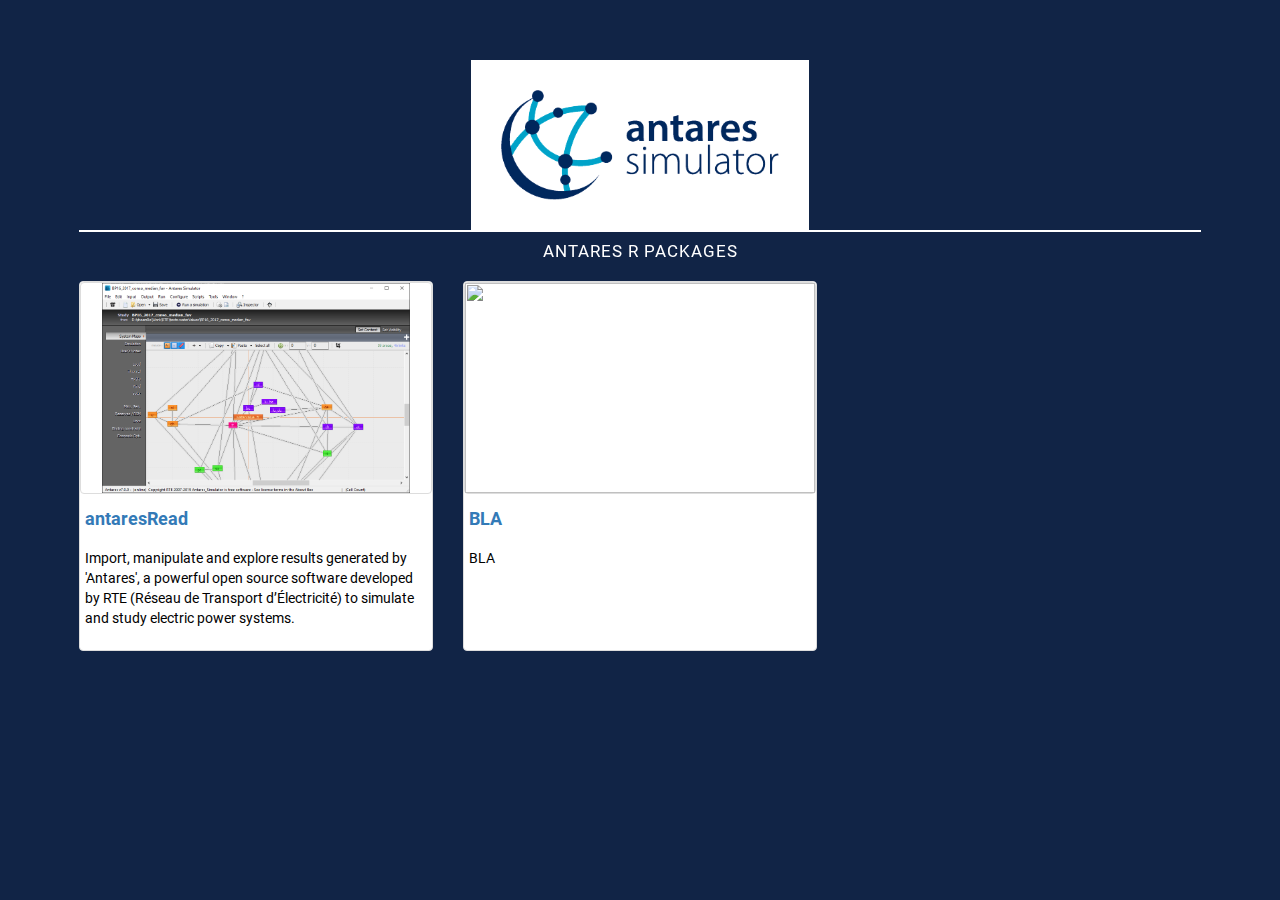
==== commit 273e6449: "updated pkg showcase" ====
--- a/index.html
+++ b/index.html
@@ -1389,7 +1389,7 @@
   display: block;
   background: white;
   padding: 30px;
-  height: 70px;
+  height: 110px;
   margin-left: auto;
   margin-right: auto;
   margin-top: 30px;
@@ -1433,8 +1433,8 @@
 Antares R packages
 </h2>
 <style>body {font-family: 'Roboto', sans-serif;}</style>
-<div id="htmlwidget-33d000aa1af7721031f2" style="width:672px;height:0px;" class="particles html-widget"></div>
-<script type="application/json" data-for="htmlwidget-33d000aa1af7721031f2">{"x":{"config":{"particles":{"number":{"value":80,"density":{"enable":true,"value_area":800}},"color":{"value":"#ff9800"},"shape":{"type":"circle","stroke":{"width":0,"color":"#000000"},"polygon":{"nb_sides":5},"image":{"src":"img/github.svg","width":100,"height":100}},"opacity":{"value":1,"random":false,"anim":{"enable":false,"speed":1,"opacity_min":0.1,"sync":false}},"size":{"value":5,"random":true,"anim":{"enable":false,"speed":40,"size_min":0.1,"sync":false}},"line_linked":{"enable":true,"distance":150,"color":"#ff9800","opacity":1,"width":1},"move":{"enable":true,"speed":6,"direction":"none","random":false,"straight":false,"out_mode":"out","bounce":false,"attract":{"enable":false,"rotateX":600,"rotateY":1200}}},"interactivity":{"detect_on":"canvas","events":{"onhover":{"enable":true,"mode":"repulse"},"onclick":{"enable":true,"mode":"push"},"resize":true}},"modes":{"grab":{"distance":400,"line_linked":{"opacity":1}},"bubble":{"distance":400,"size":40,"duration":2,"opacity":8,"speed":3},"repulse":{"distance":200,"duration":0.4},"push":{"particles_nb":4},"remove":{"particles_nb":2}},"retina_detect":true},"target_id":null,"timeout":1000},"evals":[],"jsHooks":[]}</script>
+<div id="htmlwidget-a98a15823e64764cb951" style="width:672px;height:0px;" class="particles html-widget"></div>
+<script type="application/json" data-for="htmlwidget-a98a15823e64764cb951">{"x":{"config":{"particles":{"number":{"value":80,"density":{"enable":true,"value_area":800}},"color":{"value":"#ff9800"},"shape":{"type":"circle","stroke":{"width":0,"color":"#000000"},"polygon":{"nb_sides":5},"image":{"src":"img/github.svg","width":100,"height":100}},"opacity":{"value":1,"random":false,"anim":{"enable":false,"speed":1,"opacity_min":0.1,"sync":false}},"size":{"value":5,"random":true,"anim":{"enable":false,"speed":40,"size_min":0.1,"sync":false}},"line_linked":{"enable":true,"distance":150,"color":"#ff9800","opacity":1,"width":1},"move":{"enable":true,"speed":6,"direction":"none","random":false,"straight":false,"out_mode":"out","bounce":false,"attract":{"enable":false,"rotateX":600,"rotateY":1200}}},"interactivity":{"detect_on":"canvas","events":{"onhover":{"enable":true,"mode":"repulse"},"onclick":{"enable":true,"mode":"push"},"resize":true}},"modes":{"grab":{"distance":400,"line_linked":{"opacity":1}},"bubble":{"distance":400,"size":40,"duration":2,"opacity":8,"speed":3},"repulse":{"distance":200,"duration":0.4},"push":{"particles_nb":4},"remove":{"particles_nb":2}},"retina_detect":true},"target_id":null,"timeout":1000},"evals":[],"jsHooks":[]}</script>
 <div class="row">
 <div class="col-sm-4">
 <div class="thumbnail" style="height: 370px;">
@@ -1451,6 +1451,21 @@
 <div class="thumbnail-content">Import, manipulate and explore results generated by 'Antares', a powerful open source software developed by RTE (Réseau de Transport d’Électricité) to simulate and study electric power systems.</div>
 </div>
 </div>
+<div class="col-sm-4">
+<div class="thumbnail" style="height: 370px;">
+<a href="BLA" target="_blank" class="thumbnail" style="margin-bottom: 5px">
+<div class="item-image" style="text-align: center;">
+<img src="images/BLA"/>
+</div>
+</a>
+<h4 class="thumbnail-title">
+<b>
+<a href="BLA" target="_blank">BLA</a>
+</b>
+</h4>
+<div class="thumbnail-content">BLA</div>
+</div>
+</div>
 </div>
 
 
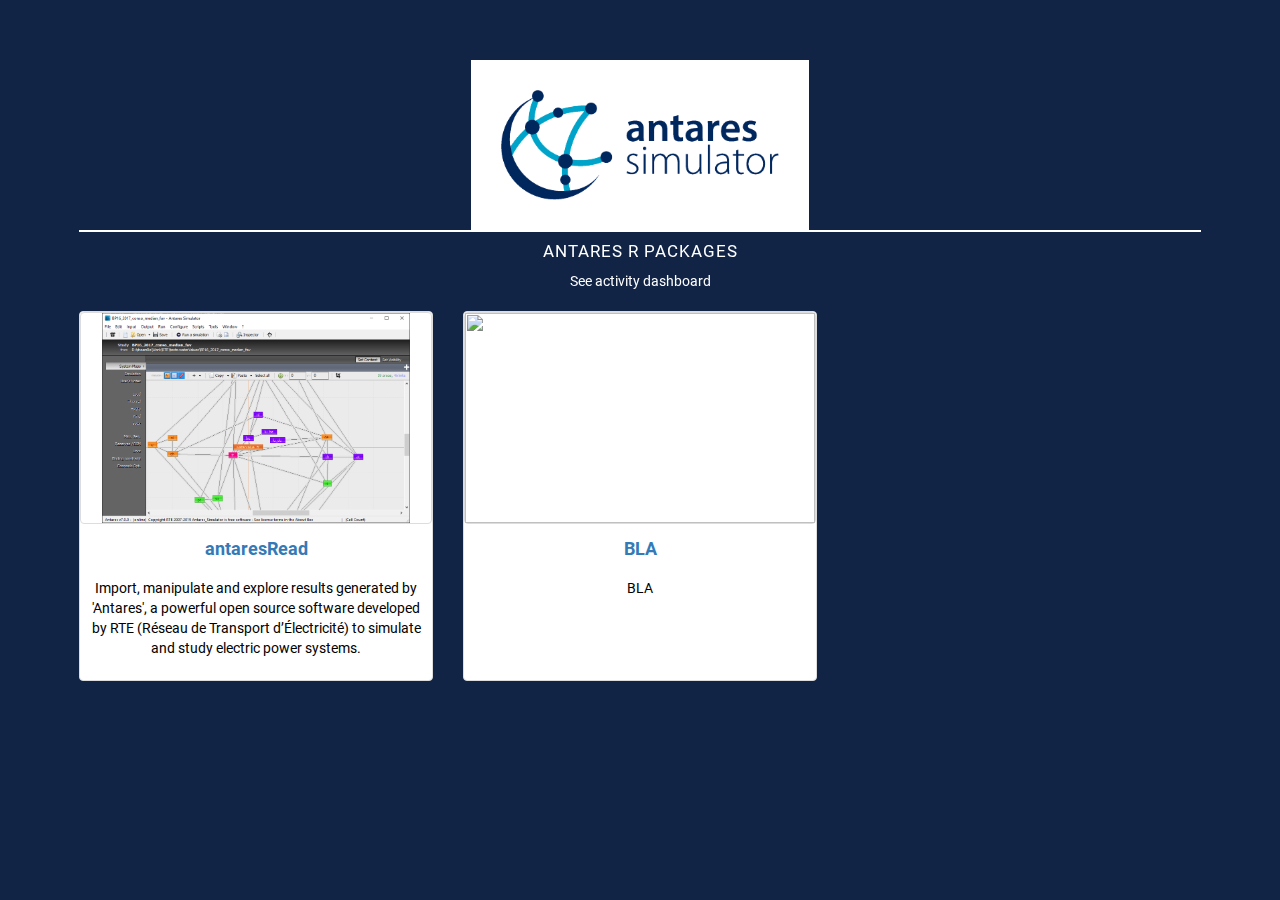
==== commit 35cee14c: "center thumbnail" ====
--- a/index.html
+++ b/index.html
@@ -11,7 +11,7 @@
 
 
 
-<title>index.utf8</title>
+<title>Packages R Antares</title>
 
 <script>/*! jQuery v1.11.3 | (c) 2005, 2015 jQuery Foundation, Inc. | jquery.org/license */
 !function(a,b){"object"==typeof module&&"object"==typeof module.exports?module.exports=a.document?b(a,!0):function(a){if(!a.document)throw new Error("jQuery requires a window with a document");return b(a)}:b(a)}("undefined"!=typeof window?window:this,function(a,b){var c=[],d=c.slice,e=c.concat,f=c.push,g=c.indexOf,h={},i=h.toString,j=h.hasOwnProperty,k={},l="1.11.3",m=function(a,b){return new m.fn.init(a,b)},n=/^[\s\uFEFF\xA0]+|[\s\uFEFF\xA0]+$/g,o=/^-ms-/,p=/-([\da-z])/gi,q=function(a,b){return b.toUpperCase()};m.fn=m.prototype={jquery:l,constructor:m,selector:"",length:0,toArray:function(){return d.call(this)},get:function(a){return null!=a?0>a?this[a+this.length]:this[a]:d.call(this)},pushStack:function(a){var b=m.merge(this.constructor(),a);return b.prevObject=this,b.context=this.context,b},each:function(a,b){return m.each(this,a,b)},map:function(a){return this.pushStack(m.map(this,function(b,c){return a.call(b,c,b)}))},slice:function(){return this.pushStack(d.apply(this,arguments))},first:function(){return this.eq(0)},last:function(){return this.eq(-1)},eq:function(a){var b=this.length,c=+a+(0>a?b:0);return this.pushStack(c>=0&&b>c?[this[c]]:[])},end:function(){return this.prevObject||this.constructor(null)},push:f,sort:c.sort,splice:c.splice},m.extend=m.fn.extend=function(){var a,b,c,d,e,f,g=arguments[0]||{},h=1,i=arguments.length,j=!1;for("boolean"==typeof g&&(j=g,g=arguments[h]||{},h++),"object"==typeof g||m.isFunction(g)||(g={}),h===i&&(g=this,h--);i>h;h++)if(null!=(e=arguments[h]))for(d in e)a=g[d],c=e[d],g!==c&&(j&&c&&(m.isPlainObject(c)||(b=m.isArray(c)))?(b?(b=!1,f=a&&m.isArray(a)?a:[]):f=a&&m.isPlainObject(a)?a:{},g[d]=m.extend(j,f,c)):void 0!==c&&(g[d]=c));return g},m.extend({expando:"jQuery"+(l+Math.random()).replace(/\D/g,""),isReady:!0,error:function(a){throw new Error(a)},noop:function(){},isFunction:function(a){return"function"===m.type(a)},isArray:Array.isArray||function(a){return"array"===m.type(a)},isWindow:function(a){return null!=a&&a==a.window},isNumeric:function(a){return!m.isArray(a)&&a-parseFloat(a)+1>=0},isEmptyObject:function(a){var b;for(b in a)return!1;return!0},isPlainObject:function(a){var b;if(!a||"object"!==m.type(a)||a.nodeType||m.isWindow(a))return!1;try{if(a.constructor&&!j.call(a,"constructor")&&!j.call(a.constructor.prototype,"isPrototypeOf"))return!1}catch(c){return!1}if(k.ownLast)for(b in a)return j.call(a,b);for(b in a);return void 0===b||j.call(a,b)},type:function(a){return null==a?a+"":"object"==typeof a||"function"==typeof a?h[i.call(a)]||"object":typeof a},globalEval:function(b){b&&m.trim(b)&&(a.execScript||function(b){a.eval.call(a,b)})(b)},camelCase:function(a){return a.replace(o,"ms-").replace(p,q)},nodeName:function(a,b){return a.nodeName&&a.nodeName.toLowerCase()===b.toLowerCase()},each:function(a,b,c){var d,e=0,f=a.length,g=r(a);if(c){if(g){for(;f>e;e++)if(d=b.apply(a[e],c),d===!1)break}else for(e in a)if(d=b.apply(a[e],c),d===!1)break}else if(g){for(;f>e;e++)if(d=b.call(a[e],e,a[e]),d===!1)break}else for(e in a)if(d=b.call(a[e],e,a[e]),d===!1)break;return a},trim:function(a){return null==a?"":(a+"").replace(n,"")},makeArray:function(a,b){var c=b||[];return null!=a&&(r(Object(a))?m.merge(c,"string"==typeof a?[a]:a):f.call(c,a)),c},inArray:function(a,b,c){var d;if(b){if(g)return g.call(b,a,c);for(d=b.length,c=c?0>c?Math.max(0,d+c):c:0;d>c;c++)if(c in b&&b[c]===a)return c}return-1},merge:function(a,b){var c=+b.length,d=0,e=a.length;while(c>d)a[e++]=b[d++];if(c!==c)while(void 0!==b[d])a[e++]=b[d++];return a.length=e,a},grep:function(a,b,c){for(var d,e=[],f=0,g=a.length,h=!c;g>f;f++)d=!b(a[f],f),d!==h&&e.push(a[f]);return e},map:function(a,b,c){var d,f=0,g=a.length,h=r(a),i=[];if(h)for(;g>f;f++)d=b(a[f],f,c),null!=d&&i.push(d);else for(f in a)d=b(a[f],f,c),null!=d&&i.push(d);return e.apply([],i)},guid:1,proxy:function(a,b){var c,e,f;return"string"==typeof b&&(f=a[b],b=a,a=f),m.isFunction(a)?(c=d.call(arguments,2),e=function(){return a.apply(b||this,c.concat(d.call(arguments)))},e.guid=a.guid=a.guid||m.guid++,e):void 0},now:function(){return+new Date},support:k}),m.each("Boolean Number String Function Array Date RegExp Object Error".split(" "),function(a,b){h["[object "+b+"]"]=b.toLowerCase()});function r(a){var b="length"in a&&a.length,c=m.type(a);return"function"===c||m.isWindow(a)?!1:1===a.nodeType&&b?!0:"array"===c||0===b||"number"==typeof b&&b>0&&b-1 in a}var s=function(a){var b,c,d,e,f,g,h,i,j,k,l,m,n,o,p,q,r,s,t,u="sizzle"+1*new Date,v=a.document,w=0,x=0,y=ha(),z=ha(),A=ha(),B=function(a,b){return a===b&&(l=!0),0},C=1<<31,D={}.hasOwnProperty,E=[],F=E.pop,G=E.push,H=E.push,I=E.slice,J=function(a,b){for(var c=0,d=a.length;d>c;c++)if(a[c]===b)return c;return-1},K="checked|selected|async|autofocus|autoplay|controls|defer|disabled|hidden|ismap|loop|multiple|open|readonly|required|scoped",L="[\\x20\\t\\r\\n\\f]",M="(?:\\\\.|[\\w-]|[^\\x00-\\xa0])+",N=M.replace("w","w#"),O="\\["+L+"*("+M+")(?:"+L+"*([*^$|!~]?=)"+L+"*(?:'((?:\\\\.|[^\\\\'])*)'|\"((?:\\\\.|[^\\\\\"])*)\"|("+N+"))|)"+L+"*\\]",P=":("+M+")(?:\\((('((?:\\\\.|[^\\\\'])*)'|\"((?:\\\\.|[^\\\\\"])*)\")|((?:\\\\.|[^\\\\()[\\]]|"+O+")*)|.*)\\)|)",Q=new RegExp(L+"+","g"),R=new RegExp("^"+L+"+|((?:^|[^\\\\])(?:\\\\.)*)"+L+"+$","g"),S=new RegExp("^"+L+"*,"+L+"*"),T=new RegExp("^"+L+"*([>+~]|"+L+")"+L+"*"),U=new RegExp("="+L+"*([^\\]'\"]*?)"+L+"*\\]","g"),V=new RegExp(P),W=new RegExp("^"+N+"$"),X={ID:new RegExp("^#("+M+")"),CLASS:new RegExp("^\\.("+M+")"),TAG:new RegExp("^("+M.replace("w","w*")+")"),ATTR:new RegExp("^"+O),PSEUDO:new RegExp("^"+P),CHILD:new RegExp("^:(only|first|last|nth|nth-last)-(child|of-type)(?:\\("+L+"*(even|odd|(([+-]|)(\\d*)n|)"+L+"*(?:([+-]|)"+L+"*(\\d+)|))"+L+"*\\)|)","i"),bool:new RegExp("^(?:"+K+")$","i"),needsContext:new RegExp("^"+L+"*[>+~]|:(even|odd|eq|gt|lt|nth|first|last)(?:\\("+L+"*((?:-\\d)?\\d*)"+L+"*\\)|)(?=[^-]|$)","i")},Y=/^(?:input|select|textarea|button)$/i,Z=/^h\d$/i,$=/^[^{]+\{\s*\[native \w/,_=/^(?:#([\w-]+)|(\w+)|\.([\w-]+))$/,aa=/[+~]/,ba=/'|\\/g,ca=new RegExp("\\\\([\\da-f]{1,6}"+L+"?|("+L+")|.)","ig"),da=function(a,b,c){var d="0x"+b-65536;return d!==d||c?b:0>d?String.fromCharCode(d+65536):String.fromCharCode(d>>10|55296,1023&d|56320)},ea=function(){m()};try{H.apply(E=I.call(v.childNodes),v.childNodes),E[v.childNodes.length].nodeType}catch(fa){H={apply:E.length?function(a,b){G.apply(a,I.call(b))}:function(a,b){var c=a.length,d=0;while(a[c++]=b[d++]);a.length=c-1}}}function ga(a,b,d,e){var f,h,j,k,l,o,r,s,w,x;if((b?b.ownerDocument||b:v)!==n&&m(b),b=b||n,d=d||[],k=b.nodeType,"string"!=typeof a||!a||1!==k&&9!==k&&11!==k)return d;if(!e&&p){if(11!==k&&(f=_.exec(a)))if(j=f[1]){if(9===k){if(h=b.getElementById(j),!h||!h.parentNode)return d;if(h.id===j)return d.push(h),d}else if(b.ownerDocument&&(h=b.ownerDocument.getElementById(j))&&t(b,h)&&h.id===j)return d.push(h),d}else{if(f[2])return H.apply(d,b.getElementsByTagName(a)),d;if((j=f[3])&&c.getElementsByClassName)return H.apply(d,b.getElementsByClassName(j)),d}if(c.qsa&&(!q||!q.test(a))){if(s=r=u,w=b,x=1!==k&&a,1===k&&"object"!==b.nodeName.toLowerCase()){o=g(a),(r=b.getAttribute("id"))?s=r.replace(ba,"\\$&"):b.setAttribute("id",s),s="[id='"+s+"'] ",l=o.length;while(l--)o[l]=s+ra(o[l]);w=aa.test(a)&&pa(b.parentNode)||b,x=o.join(",")}if(x)try{return H.apply(d,w.querySelectorAll(x)),d}catch(y){}finally{r||b.removeAttribute("id")}}}return i(a.replace(R,"$1"),b,d,e)}function ha(){var a=[];function b(c,e){return a.push(c+" ")>d.cacheLength&&delete b[a.shift()],b[c+" "]=e}return b}function ia(a){return a[u]=!0,a}function ja(a){var b=n.createElement("div");try{return!!a(b)}catch(c){return!1}finally{b.parentNode&&b.parentNode.removeChild(b),b=null}}function ka(a,b){var c=a.split("|"),e=a.length;while(e--)d.attrHandle[c[e]]=b}function la(a,b){var c=b&&a,d=c&&1===a.nodeType&&1===b.nodeType&&(~b.sourceIndex||C)-(~a.sourceIndex||C);if(d)return d;if(c)while(c=c.nextSibling)if(c===b)return-1;return a?1:-1}function ma(a){return function(b){var c=b.nodeName.toLowerCase();return"input"===c&&b.type===a}}function na(a){return function(b){var c=b.nodeName.toLowerCase();return("input"===c||"button"===c)&&b.type===a}}function oa(a){return ia(function(b){return b=+b,ia(function(c,d){var e,f=a([],c.length,b),g=f.length;while(g--)c[e=f[g]]&&(c[e]=!(d[e]=c[e]))})})}function pa(a){return a&&"undefined"!=typeof a.getElementsByTagName&&a}c=ga.support={},f=ga.isXML=function(a){var b=a&&(a.ownerDocument||a).documentElement;return b?"HTML"!==b.nodeName:!1},m=ga.setDocument=function(a){var b,e,g=a?a.ownerDocument||a:v;return g!==n&&9===g.nodeType&&g.documentElement?(n=g,o=g.documentElement,e=g.defaultView,e&&e!==e.top&&(e.addEventListener?e.addEventListener("unload",ea,!1):e.attachEvent&&e.attachEvent("onunload",ea)),p=!f(g),c.attributes=ja(function(a){return a.className="i",!a.getAttribute("className")}),c.getElementsByTagName=ja(function(a){return a.appendChild(g.createComment("")),!a.getElementsByTagName("*").length}),c.getElementsByClassName=$.test(g.getElementsByClassName),c.getById=ja(function(a){return o.appendChild(a).id=u,!g.getElementsByName||!g.getElementsByName(u).length}),c.getById?(d.find.ID=function(a,b){if("undefined"!=typeof b.getElementById&&p){var c=b.getElementById(a);return c&&c.parentNode?[c]:[]}},d.filter.ID=function(a){var b=a.replace(ca,da);return function(a){return a.getAttribute("id")===b}}):(delete d.find.ID,d.filter.ID=function(a){var b=a.replace(ca,da);return function(a){var c="undefined"!=typeof a.getAttributeNode&&a.getAttributeNode("id");return c&&c.value===b}}),d.find.TAG=c.getElementsByTagName?function(a,b){return"undefined"!=typeof b.getElementsByTagName?b.getElementsByTagName(a):c.qsa?b.querySelectorAll(a):void 0}:function(a,b){var c,d=[],e=0,f=b.getElementsByTagName(a);if("*"===a){while(c=f[e++])1===c.nodeType&&d.push(c);return d}return f},d.find.CLASS=c.getElementsByClassName&&function(a,b){return p?b.getElementsByClassName(a):void 0},r=[],q=[],(c.qsa=$.test(g.querySelectorAll))&&(ja(function(a){o.appendChild(a).innerHTML="<a id='"+u+"'></a><select id='"+u+"-\f]' msallowcapture=''><option selected=''></option></select>",a.querySelectorAll("[msallowcapture^='']").length&&q.push("[*^$]="+L+"*(?:''|\"\")"),a.querySelectorAll("[selected]").length||q.push("\\["+L+"*(?:value|"+K+")"),a.querySelectorAll("[id~="+u+"-]").length||q.push("~="),a.querySelectorAll(":checked").length||q.push(":checked"),a.querySelectorAll("a#"+u+"+*").length||q.push(".#.+[+~]")}),ja(function(a){var b=g.createElement("input");b.setAttribute("type","hidden"),a.appendChild(b).setAttribute("name","D"),a.querySelectorAll("[name=d]").length&&q.push("name"+L+"*[*^$|!~]?="),a.querySelectorAll(":enabled").length||q.push(":enabled",":disabled"),a.querySelectorAll("*,:x"),q.push(",.*:")})),(c.matchesSelector=$.test(s=o.matches||o.webkitMatchesSelector||o.mozMatchesSelector||o.oMatchesSelector||o.msMatchesSelector))&&ja(function(a){c.disconnectedMatch=s.call(a,"div"),s.call(a,"[s!='']:x"),r.push("!=",P)}),q=q.length&&new RegExp(q.join("|")),r=r.length&&new RegExp(r.join("|")),b=$.test(o.compareDocumentPosition),t=b||$.test(o.contains)?function(a,b){var c=9===a.nodeType?a.documentElement:a,d=b&&b.parentNode;return a===d||!(!d||1!==d.nodeType||!(c.contains?c.contains(d):a.compareDocumentPosition&&16&a.compareDocumentPosition(d)))}:function(a,b){if(b)while(b=b.parentNode)if(b===a)return!0;return!1},B=b?function(a,b){if(a===b)return l=!0,0;var d=!a.compareDocumentPosition-!b.compareDocumentPosition;return d?d:(d=(a.ownerDocument||a)===(b.ownerDocument||b)?a.compareDocumentPosition(b):1,1&d||!c.sortDetached&&b.compareDocumentPosition(a)===d?a===g||a.ownerDocument===v&&t(v,a)?-1:b===g||b.ownerDocument===v&&t(v,b)?1:k?J(k,a)-J(k,b):0:4&d?-1:1)}:function(a,b){if(a===b)return l=!0,0;var c,d=0,e=a.parentNode,f=b.parentNode,h=[a],i=[b];if(!e||!f)return a===g?-1:b===g?1:e?-1:f?1:k?J(k,a)-J(k,b):0;if(e===f)return la(a,b);c=a;while(c=c.parentNode)h.unshift(c);c=b;while(c=c.parentNode)i.unshift(c);while(h[d]===i[d])d++;return d?la(h[d],i[d]):h[d]===v?-1:i[d]===v?1:0},g):n},ga.matches=function(a,b){return ga(a,null,null,b)},ga.matchesSelector=function(a,b){if((a.ownerDocument||a)!==n&&m(a),b=b.replace(U,"='$1']"),!(!c.matchesSelector||!p||r&&r.test(b)||q&&q.test(b)))try{var d=s.call(a,b);if(d||c.disconnectedMatch||a.document&&11!==a.document.nodeType)return d}catch(e){}return ga(b,n,null,[a]).length>0},ga.contains=function(a,b){return(a.ownerDocument||a)!==n&&m(a),t(a,b)},ga.attr=function(a,b){(a.ownerDocument||a)!==n&&m(a);var e=d.attrHandle[b.toLowerCase()],f=e&&D.call(d.attrHandle,b.toLowerCase())?e(a,b,!p):void 0;return void 0!==f?f:c.attributes||!p?a.getAttribute(b):(f=a.getAttributeNode(b))&&f.specified?f.value:null},ga.error=function(a){throw new Error("Syntax error, unrecognized expression: "+a)},ga.uniqueSort=function(a){var b,d=[],e=0,f=0;if(l=!c.detectDuplicates,k=!c.sortStable&&a.slice(0),a.sort(B),l){while(b=a[f++])b===a[f]&&(e=d.push(f));while(e--)a.splice(d[e],1)}return k=null,a},e=ga.getText=function(a){var b,c="",d=0,f=a.nodeType;if(f){if(1===f||9===f||11===f){if("string"==typeof a.textContent)return a.textContent;for(a=a.firstChild;a;a=a.nextSibling)c+=e(a)}else if(3===f||4===f)return a.nodeValue}else while(b=a[d++])c+=e(b);return c},d=ga.selectors={cacheLength:50,createPseudo:ia,match:X,attrHandle:{},find:{},relative:{">":{dir:"parentNode",first:!0}," ":{dir:"parentNode"},"+":{dir:"previousSibling",first:!0},"~":{dir:"previousSibling"}},preFilter:{ATTR:function(a){return a[1]=a[1].replace(ca,da),a[3]=(a[3]||a[4]||a[5]||"").replace(ca,da),"~="===a[2]&&(a[3]=" "+a[3]+" "),a.slice(0,4)},CHILD:function(a){return a[1]=a[1].toLowerCase(),"nth"===a[1].slice(0,3)?(a[3]||ga.error(a[0]),a[4]=+(a[4]?a[5]+(a[6]||1):2*("even"===a[3]||"odd"===a[3])),a[5]=+(a[7]+a[8]||"odd"===a[3])):a[3]&&ga.error(a[0]),a},PSEUDO:function(a){var b,c=!a[6]&&a[2];return X.CHILD.test(a[0])?null:(a[3]?a[2]=a[4]||a[5]||"":c&&V.test(c)&&(b=g(c,!0))&&(b=c.indexOf(")",c.length-b)-c.length)&&(a[0]=a[0].slice(0,b),a[2]=c.slice(0,b)),a.slice(0,3))}},filter:{TAG:function(a){var b=a.replace(ca,da).toLowerCase();return"*"===a?function(){return!0}:function(a){return a.nodeName&&a.nodeName.toLowerCase()===b}},CLASS:function(a){var b=y[a+" "];return b||(b=new RegExp("(^|"+L+")"+a+"("+L+"|$)"))&&y(a,function(a){return b.test("string"==typeof a.className&&a.className||"undefined"!=typeof a.getAttribute&&a.getAttribute("class")||"")})},ATTR:function(a,b,c){return function(d){var e=ga.attr(d,a);return null==e?"!="===b:b?(e+="","="===b?e===c:"!="===b?e!==c:"^="===b?c&&0===e.indexOf(c):"*="===b?c&&e.indexOf(c)>-1:"$="===b?c&&e.slice(-c.length)===c:"~="===b?(" "+e.replace(Q," ")+" ").indexOf(c)>-1:"|="===b?e===c||e.slice(0,c.length+1)===c+"-":!1):!0}},CHILD:function(a,b,c,d,e){var f="nth"!==a.slice(0,3),g="last"!==a.slice(-4),h="of-type"===b;return 1===d&&0===e?function(a){return!!a.parentNode}:function(b,c,i){var j,k,l,m,n,o,p=f!==g?"nextSibling":"previousSibling",q=b.parentNode,r=h&&b.nodeName.toLowerCase(),s=!i&&!h;if(q){if(f){while(p){l=b;while(l=l[p])if(h?l.nodeName.toLowerCase()===r:1===l.nodeType)return!1;o=p="only"===a&&!o&&"nextSibling"}return!0}if(o=[g?q.firstChild:q.lastChild],g&&s){k=q[u]||(q[u]={}),j=k[a]||[],n=j[0]===w&&j[1],m=j[0]===w&&j[2],l=n&&q.childNodes[n];while(l=++n&&l&&l[p]||(m=n=0)||o.pop())if(1===l.nodeType&&++m&&l===b){k[a]=[w,n,m];break}}else if(s&&(j=(b[u]||(b[u]={}))[a])&&j[0]===w)m=j[1];else while(l=++n&&l&&l[p]||(m=n=0)||o.pop())if((h?l.nodeName.toLowerCase()===r:1===l.nodeType)&&++m&&(s&&((l[u]||(l[u]={}))[a]=[w,m]),l===b))break;return m-=e,m===d||m%d===0&&m/d>=0}}},PSEUDO:function(a,b){var c,e=d.pseudos[a]||d.setFilters[a.toLowerCase()]||ga.error("unsupported pseudo: "+a);return e[u]?e(b):e.length>1?(c=[a,a,"",b],d.setFilters.hasOwnProperty(a.toLowerCase())?ia(function(a,c){var d,f=e(a,b),g=f.length;while(g--)d=J(a,f[g]),a[d]=!(c[d]=f[g])}):function(a){return e(a,0,c)}):e}},pseudos:{not:ia(function(a){var b=[],c=[],d=h(a.replace(R,"$1"));return d[u]?ia(function(a,b,c,e){var f,g=d(a,null,e,[]),h=a.length;while(h--)(f=g[h])&&(a[h]=!(b[h]=f))}):function(a,e,f){return b[0]=a,d(b,null,f,c),b[0]=null,!c.pop()}}),has:ia(function(a){return function(b){return ga(a,b).length>0}}),contains:ia(function(a){return a=a.replace(ca,da),function(b){return(b.textContent||b.innerText||e(b)).indexOf(a)>-1}}),lang:ia(function(a){return W.test(a||"")||ga.error("unsupported lang: "+a),a=a.replace(ca,da).toLowerCase(),function(b){var c;do if(c=p?b.lang:b.getAttribute("xml:lang")||b.getAttribute("lang"))return c=c.toLowerCase(),c===a||0===c.indexOf(a+"-");while((b=b.parentNode)&&1===b.nodeType);return!1}}),target:function(b){var c=a.location&&a.location.hash;return c&&c.slice(1)===b.id},root:function(a){return a===o},focus:function(a){return a===n.activeElement&&(!n.hasFocus||n.hasFocus())&&!!(a.type||a.href||~a.tabIndex)},enabled:function(a){return a.disabled===!1},disabled:function(a){return a.disabled===!0},checked:function(a){var b=a.nodeName.toLowerCase();return"input"===b&&!!a.checked||"option"===b&&!!a.selected},selected:function(a){return a.parentNode&&a.parentNode.selectedIndex,a.selected===!0},empty:function(a){for(a=a.firstChild;a;a=a.nextSibling)if(a.nodeType<6)return!1;return!0},parent:function(a){return!d.pseudos.empty(a)},header:function(a){return Z.test(a.nodeName)},input:function(a){return Y.test(a.nodeName)},button:function(a){var b=a.nodeName.toLowerCase();return"input"===b&&"button"===a.type||"button"===b},text:function(a){var b;return"input"===a.nodeName.toLowerCase()&&"text"===a.type&&(null==(b=a.getAttribute("type"))||"text"===b.toLowerCase())},first:oa(function(){return[0]}),last:oa(function(a,b){return[b-1]}),eq:oa(function(a,b,c){return[0>c?c+b:c]}),even:oa(function(a,b){for(var c=0;b>c;c+=2)a.push(c);return a}),odd:oa(function(a,b){for(var c=1;b>c;c+=2)a.push(c);return a}),lt:oa(function(a,b,c){for(var d=0>c?c+b:c;--d>=0;)a.push(d);return a}),gt:oa(function(a,b,c){for(var d=0>c?c+b:c;++d<b;)a.push(d);return a})}},d.pseudos.nth=d.pseudos.eq;for(b in{radio:!0,checkbox:!0,file:!0,password:!0,image:!0})d.pseudos[b]=ma(b);for(b in{submit:!0,reset:!0})d.pseudos[b]=na(b);function qa(){}qa.prototype=d.filters=d.pseudos,d.setFilters=new qa,g=ga.tokenize=function(a,b){var c,e,f,g,h,i,j,k=z[a+" "];if(k)return b?0:k.slice(0);h=a,i=[],j=d.preFilter;while(h){(!c||(e=S.exec(h)))&&(e&&(h=h.slice(e[0].length)||h),i.push(f=[])),c=!1,(e=T.exec(h))&&(c=e.shift(),f.push({value:c,type:e[0].replace(R," ")}),h=h.slice(c.length));for(g in d.filter)!(e=X[g].exec(h))||j[g]&&!(e=j[g](e))||(c=e.shift(),f.push({value:c,type:g,matches:e}),h=h.slice(c.length));if(!c)break}return b?h.length:h?ga.error(a):z(a,i).slice(0)};function ra(a){for(var b=0,c=a.length,d="";c>b;b++)d+=a[b].value;return d}function sa(a,b,c){var d=b.dir,e=c&&"parentNode"===d,f=x++;return b.first?function(b,c,f){while(b=b[d])if(1===b.nodeType||e)return a(b,c,f)}:function(b,c,g){var h,i,j=[w,f];if(g){while(b=b[d])if((1===b.nodeType||e)&&a(b,c,g))return!0}else while(b=b[d])if(1===b.nodeType||e){if(i=b[u]||(b[u]={}),(h=i[d])&&h[0]===w&&h[1]===f)return j[2]=h[2];if(i[d]=j,j[2]=a(b,c,g))return!0}}}function ta(a){return a.length>1?function(b,c,d){var e=a.length;while(e--)if(!a[e](b,c,d))return!1;return!0}:a[0]}function ua(a,b,c){for(var d=0,e=b.length;e>d;d++)ga(a,b[d],c);return c}function va(a,b,c,d,e){for(var f,g=[],h=0,i=a.length,j=null!=b;i>h;h++)(f=a[h])&&(!c||c(f,d,e))&&(g.push(f),j&&b.push(h));return g}function wa(a,b,c,d,e,f){return d&&!d[u]&&(d=wa(d)),e&&!e[u]&&(e=wa(e,f)),ia(function(f,g,h,i){var j,k,l,m=[],n=[],o=g.length,p=f||ua(b||"*",h.nodeType?[h]:h,[]),q=!a||!f&&b?p:va(p,m,a,h,i),r=c?e||(f?a:o||d)?[]:g:q;if(c&&c(q,r,h,i),d){j=va(r,n),d(j,[],h,i),k=j.length;while(k--)(l=j[k])&&(r[n[k]]=!(q[n[k]]=l))}if(f){if(e||a){if(e){j=[],k=r.length;while(k--)(l=r[k])&&j.push(q[k]=l);e(null,r=[],j,i)}k=r.length;while(k--)(l=r[k])&&(j=e?J(f,l):m[k])>-1&&(f[j]=!(g[j]=l))}}else r=va(r===g?r.splice(o,r.length):r),e?e(null,g,r,i):H.apply(g,r)})}function xa(a){for(var b,c,e,f=a.length,g=d.relative[a[0].type],h=g||d.relative[" "],i=g?1:0,k=sa(function(a){return a===b},h,!0),l=sa(function(a){return J(b,a)>-1},h,!0),m=[function(a,c,d){var e=!g&&(d||c!==j)||((b=c).nodeType?k(a,c,d):l(a,c,d));return b=null,e}];f>i;i++)if(c=d.relative[a[i].type])m=[sa(ta(m),c)];else{if(c=d.filter[a[i].type].apply(null,a[i].matches),c[u]){for(e=++i;f>e;e++)if(d.relative[a[e].type])break;return wa(i>1&&ta(m),i>1&&ra(a.slice(0,i-1).concat({value:" "===a[i-2].type?"*":""})).replace(R,"$1"),c,e>i&&xa(a.slice(i,e)),f>e&&xa(a=a.slice(e)),f>e&&ra(a))}m.push(c)}return ta(m)}function ya(a,b){var c=b.length>0,e=a.length>0,f=function(f,g,h,i,k){var l,m,o,p=0,q="0",r=f&&[],s=[],t=j,u=f||e&&d.find.TAG("*",k),v=w+=null==t?1:Math.random()||.1,x=u.length;for(k&&(j=g!==n&&g);q!==x&&null!=(l=u[q]);q++){if(e&&l){m=0;while(o=a[m++])if(o(l,g,h)){i.push(l);break}k&&(w=v)}c&&((l=!o&&l)&&p--,f&&r.push(l))}if(p+=q,c&&q!==p){m=0;while(o=b[m++])o(r,s,g,h);if(f){if(p>0)while(q--)r[q]||s[q]||(s[q]=F.call(i));s=va(s)}H.apply(i,s),k&&!f&&s.length>0&&p+b.length>1&&ga.uniqueSort(i)}return k&&(w=v,j=t),r};return c?ia(f):f}return h=ga.compile=function(a,b){var c,d=[],e=[],f=A[a+" "];if(!f){b||(b=g(a)),c=b.length;while(c--)f=xa(b[c]),f[u]?d.push(f):e.push(f);f=A(a,ya(e,d)),f.selector=a}return f},i=ga.select=function(a,b,e,f){var i,j,k,l,m,n="function"==typeof a&&a,o=!f&&g(a=n.selector||a);if(e=e||[],1===o.length){if(j=o[0]=o[0].slice(0),j.length>2&&"ID"===(k=j[0]).type&&c.getById&&9===b.nodeType&&p&&d.relative[j[1].type]){if(b=(d.find.ID(k.matches[0].replace(ca,da),b)||[])[0],!b)return e;n&&(b=b.parentNode),a=a.slice(j.shift().value.length)}i=X.needsContext.test(a)?0:j.length;while(i--){if(k=j[i],d.relative[l=k.type])break;if((m=d.find[l])&&(f=m(k.matches[0].replace(ca,da),aa.test(j[0].type)&&pa(b.parentNode)||b))){if(j.splice(i,1),a=f.length&&ra(j),!a)return H.apply(e,f),e;break}}}return(n||h(a,o))(f,b,!p,e,aa.test(a)&&pa(b.parentNode)||b),e},c.sortStable=u.split("").sort(B).join("")===u,c.detectDuplicates=!!l,m(),c.sortDetached=ja(function(a){return 1&a.compareDocumentPosition(n.createElement("div"))}),ja(function(a){return a.innerHTML="<a href='#'></a>","#"===a.firstChild.getAttribute("href")})||ka("type|href|height|width",function(a,b,c){return c?void 0:a.getAttribute(b,"type"===b.toLowerCase()?1:2)}),c.attributes&&ja(function(a){return a.innerHTML="<input/>",a.firstChild.setAttribute("value",""),""===a.firstChild.getAttribute("value")})||ka("value",function(a,b,c){return c||"input"!==a.nodeName.toLowerCase()?void 0:a.defaultValue}),ja(function(a){return null==a.getAttribute("disabled")})||ka(K,function(a,b,c){var d;return c?void 0:a[b]===!0?b.toLowerCase():(d=a.getAttributeNode(b))&&d.specified?d.value:null}),ga}(a);m.find=s,m.expr=s.selectors,m.expr[":"]=m.expr.pseudos,m.unique=s.uniqueSort,m.text=s.getText,m.isXMLDoc=s.isXML,m.contains=s.contains;var t=m.expr.match.needsContext,u=/^<(\w+)\s*\/?>(?:<\/\1>|)$/,v=/^.[^:#\[\.,]*$/;function w(a,b,c){if(m.isFunction(b))return m.grep(a,function(a,d){return!!b.call(a,d,a)!==c});if(b.nodeType)return m.grep(a,function(a){return a===b!==c});if("string"==typeof b){if(v.test(b))return m.filter(b,a,c);b=m.filter(b,a)}return m.grep(a,function(a){return m.inArray(a,b)>=0!==c})}m.filter=function(a,b,c){var d=b[0];return c&&(a=":not("+a+")"),1===b.length&&1===d.nodeType?m.find.matchesSelector(d,a)?[d]:[]:m.find.matches(a,m.grep(b,function(a){return 1===a.nodeType}))},m.fn.extend({find:function(a){var b,c=[],d=this,e=d.length;if("string"!=typeof a)return this.pushStack(m(a).filter(function(){for(b=0;e>b;b++)if(m.contains(d[b],this))return!0}));for(b=0;e>b;b++)m.find(a,d[b],c);return c=this.pushStack(e>1?m.unique(c):c),c.selector=this.selector?this.selector+" "+a:a,c},filter:function(a){return this.pushStack(w(this,a||[],!1))},not:function(a){return this.pushStack(w(this,a||[],!0))},is:function(a){return!!w(this,"string"==typeof a&&t.test(a)?m(a):a||[],!1).length}});var x,y=a.document,z=/^(?:\s*(<[\w\W]+>)[^>]*|#([\w-]*))$/,A=m.fn.init=function(a,b){var c,d;if(!a)return this;if("string"==typeof a){if(c="<"===a.charAt(0)&&">"===a.charAt(a.length-1)&&a.length>=3?[null,a,null]:z.exec(a),!c||!c[1]&&b)return!b||b.jquery?(b||x).find(a):this.constructor(b).find(a);if(c[1]){if(b=b instanceof m?b[0]:b,m.merge(this,m.parseHTML(c[1],b&&b.nodeType?b.ownerDocument||b:y,!0)),u.test(c[1])&&m.isPlainObject(b))for(c in b)m.isFunction(this[c])?this[c](b[c]):this.attr(c,b[c]);return this}if(d=y.getElementById(c[2]),d&&d.parentNode){if(d.id!==c[2])return x.find(a);this.length=1,this[0]=d}return this.context=y,this.selector=a,this}return a.nodeType?(this.context=this[0]=a,this.length=1,this):m.isFunction(a)?"undefined"!=typeof x.ready?x.ready(a):a(m):(void 0!==a.selector&&(this.selector=a.selector,this.context=a.context),m.makeArray(a,this))};A.prototype=m.fn,x=m(y);var B=/^(?:parents|prev(?:Until|All))/,C={children:!0,contents:!0,next:!0,prev:!0};m.extend({dir:function(a,b,c){var d=[],e=a[b];while(e&&9!==e.nodeType&&(void 0===c||1!==e.nodeType||!m(e).is(c)))1===e.nodeType&&d.push(e),e=e[b];return d},sibling:function(a,b){for(var c=[];a;a=a.nextSibling)1===a.nodeType&&a!==b&&c.push(a);return c}}),m.fn.extend({has:function(a){var b,c=m(a,this),d=c.length;return this.filter(function(){for(b=0;d>b;b++)if(m.contains(this,c[b]))return!0})},closest:function(a,b){for(var c,d=0,e=this.length,f=[],g=t.test(a)||"string"!=typeof a?m(a,b||this.context):0;e>d;d++)for(c=this[d];c&&c!==b;c=c.parentNode)if(c.nodeType<11&&(g?g.index(c)>-1:1===c.nodeType&&m.find.matchesSelector(c,a))){f.push(c);break}return this.pushStack(f.length>1?m.unique(f):f)},index:function(a){return a?"string"==typeof a?m.inArray(this[0],m(a)):m.inArray(a.jquery?a[0]:a,this):this[0]&&this[0].parentNode?this.first().prevAll().length:-1},add:function(a,b){return this.pushStack(m.unique(m.merge(this.get(),m(a,b))))},addBack:function(a){return this.add(null==a?this.prevObject:this.prevObject.filter(a))}});function D(a,b){do a=a[b];while(a&&1!==a.nodeType);return a}m.each({parent:function(a){var b=a.parentNode;return b&&11!==b.nodeType?b:null},parents:function(a){return m.dir(a,"parentNode")},parentsUntil:function(a,b,c){return m.dir(a,"parentNode",c)},next:function(a){return D(a,"nextSibling")},prev:function(a){return D(a,"previousSibling")},nextAll:function(a){return m.dir(a,"nextSibling")},prevAll:function(a){return m.dir(a,"previousSibling")},nextUntil:function(a,b,c){return m.dir(a,"nextSibling",c)},prevUntil:function(a,b,c){return m.dir(a,"previousSibling",c)},siblings:function(a){return m.sibling((a.parentNode||{}).firstChild,a)},children:function(a){return m.sibling(a.firstChild)},contents:function(a){return m.nodeName(a,"iframe")?a.contentDocument||a.contentWindow.document:m.merge([],a.childNodes)}},function(a,b){m.fn[a]=function(c,d){var e=m.map(this,b,c);return"Until"!==a.slice(-5)&&(d=c),d&&"string"==typeof d&&(e=m.filter(d,e)),this.length>1&&(C[a]||(e=m.unique(e)),B.test(a)&&(e=e.reverse())),this.pushStack(e)}});var E=/\S+/g,F={};function G(a){var b=F[a]={};return m.each(a.match(E)||[],function(a,c){b[c]=!0}),b}m.Callbacks=function(a){a="string"==typeof a?F[a]||G(a):m.extend({},a);var b,c,d,e,f,g,h=[],i=!a.once&&[],j=function(l){for(c=a.memory&&l,d=!0,f=g||0,g=0,e=h.length,b=!0;h&&e>f;f++)if(h[f].apply(l[0],l[1])===!1&&a.stopOnFalse){c=!1;break}b=!1,h&&(i?i.length&&j(i.shift()):c?h=[]:k.disable())},k={add:function(){if(h){var d=h.length;!function f(b){m.each(b,function(b,c){var d=m.type(c);"function"===d?a.unique&&k.has(c)||h.push(c):c&&c.length&&"string"!==d&&f(c)})}(arguments),b?e=h.length:c&&(g=d,j(c))}return this},remove:function(){return h&&m.each(arguments,function(a,c){var d;while((d=m.inArray(c,h,d))>-1)h.splice(d,1),b&&(e>=d&&e--,f>=d&&f--)}),this},has:function(a){return a?m.inArray(a,h)>-1:!(!h||!h.length)},empty:function(){return h=[],e=0,this},disable:function(){return h=i=c=void 0,this},disabled:function(){return!h},lock:function(){return i=void 0,c||k.disable(),this},locked:function(){return!i},fireWith:function(a,c){return!h||d&&!i||(c=c||[],c=[a,c.slice?c.slice():c],b?i.push(c):j(c)),this},fire:function(){return k.fireWith(this,arguments),this},fired:function(){return!!d}};return k},m.extend({Deferred:function(a){var b=[["resolve","done",m.Callbacks("once memory"),"resolved"],["reject","fail",m.Callbacks("once memory"),"rejected"],["notify","progress",m.Callbacks("memory")]],c="pending",d={state:function(){return c},always:function(){return e.done(arguments).fail(arguments),this},then:function(){var a=arguments;return m.Deferred(function(c){m.each(b,function(b,f){var g=m.isFunction(a[b])&&a[b];e[f[1]](function(){var a=g&&g.apply(this,arguments);a&&m.isFunction(a.promise)?a.promise().done(c.resolve).fail(c.reject).progress(c.notify):c[f[0]+"With"](this===d?c.promise():this,g?[a]:arguments)})}),a=null}).promise()},promise:function(a){return null!=a?m.extend(a,d):d}},e={};return d.pipe=d.then,m.each(b,function(a,f){var g=f[2],h=f[3];d[f[1]]=g.add,h&&g.add(function(){c=h},b[1^a][2].disable,b[2][2].lock),e[f[0]]=function(){return e[f[0]+"With"](this===e?d:this,arguments),this},e[f[0]+"With"]=g.fireWith}),d.promise(e),a&&a.call(e,e),e},when:function(a){var b=0,c=d.call(arguments),e=c.length,f=1!==e||a&&m.isFunction(a.promise)?e:0,g=1===f?a:m.Deferred(),h=function(a,b,c){return function(e){b[a]=this,c[a]=arguments.length>1?d.call(arguments):e,c===i?g.notifyWith(b,c):--f||g.resolveWith(b,c)}},i,j,k;if(e>1)for(i=new Array(e),j=new Array(e),k=new Array(e);e>b;b++)c[b]&&m.isFunction(c[b].promise)?c[b].promise().done(h(b,k,c)).fail(g.reject).progress(h(b,j,i)):--f;return f||g.resolveWith(k,c),g.promise()}});var H;m.fn.ready=function(a){return m.ready.promise().done(a),this},m.extend({isReady:!1,readyWait:1,holdReady:function(a){a?m.readyWait++:m.ready(!0)},ready:function(a){if(a===!0?!--m.readyWait:!m.isReady){if(!y.body)return setTimeout(m.ready);m.isReady=!0,a!==!0&&--m.readyWait>0||(H.resolveWith(y,[m]),m.fn.triggerHandler&&(m(y).triggerHandler("ready"),m(y).off("ready")))}}});function I(){y.addEventListener?(y.removeEventListener("DOMContentLoaded",J,!1),a.removeEventListener("load",J,!1)):(y.detachEvent("onreadystatechange",J),a.detachEvent("onload",J))}function J(){(y.addEventListener||"load"===event.type||"complete"===y.readyState)&&(I(),m.ready())}m.ready.promise=function(b){if(!H)if(H=m.Deferred(),"complete"===y.readyState)setTimeout(m.ready);else if(y.addEventListener)y.addEventListener("DOMContentLoaded",J,!1),a.addEventListener("load",J,!1);else{y.attachEvent("onreadystatechange",J),a.attachEvent("onload",J);var c=!1;try{c=null==a.frameElement&&y.documentElement}catch(d){}c&&c.doScroll&&!function e(){if(!m.isReady){try{c.doScroll("left")}catch(a){return setTimeout(e,50)}I(),m.ready()}}()}return H.promise(b)};var K="undefined",L;for(L in m(k))break;k.ownLast="0"!==L,k.inlineBlockNeedsLayout=!1,m(function(){var a,b,c,d;c=y.getElementsByTagName("body")[0],c&&c.style&&(b=y.createElement("div"),d=y.createElement("div"),d.style.cssText="position:absolute;border:0;width:0;height:0;top:0;left:-9999px",c.appendChild(d).appendChild(b),typeof b.style.zoom!==K&&(b.style.cssText="display:inline;margin:0;border:0;padding:1px;width:1px;zoom:1",k.inlineBlockNeedsLayout=a=3===b.offsetWidth,a&&(c.style.zoom=1)),c.removeChild(d))}),function(){var a=y.createElement("div");if(null==k.deleteExpando){k.deleteExpando=!0;try{delete a.test}catch(b){k.deleteExpando=!1}}a=null}(),m.acceptData=function(a){var b=m.noData[(a.nodeName+" ").toLowerCase()],c=+a.nodeType||1;return 1!==c&&9!==c?!1:!b||b!==!0&&a.getAttribute("classid")===b};var M=/^(?:\{[\w\W]*\}|\[[\w\W]*\])$/,N=/([A-Z])/g;function O(a,b,c){if(void 0===c&&1===a.nodeType){var d="data-"+b.replace(N,"-$1").toLowerCase();if(c=a.getAttribute(d),"string"==typeof c){try{c="true"===c?!0:"false"===c?!1:"null"===c?null:+c+""===c?+c:M.test(c)?m.parseJSON(c):c}catch(e){}m.data(a,b,c)}else c=void 0}return c}function P(a){var b;for(b in a)if(("data"!==b||!m.isEmptyObject(a[b]))&&"toJSON"!==b)return!1;
@@ -1353,11 +1353,6 @@
 </div>
 
 
-<head>
-<title>
-Packages R Antares
-</title>
-</head>
 <style type="text/css">
 body {
   /*font-family: Georgia, "Times New Roman", Times, serif !important;*/
@@ -1410,10 +1405,12 @@
 .thumbnail-content {
   color: #000;
   padding: 5px;
+  text-align: center;
 }
 
 .thumbnail-title {
   padding: 5px;
+  text-align: center;
 }
 
 .thumbnail {
@@ -1432,9 +1429,12 @@
 <h2 class="title">
 Antares R packages
 </h2>
+<p style="text-align: center;">
+<a href="https://rte-antares-rpackage.github.io/rPackagesRte/dashboard.html" style="color: #FFF;"> See activity dashboard </a>
+</p>
 <style>body {font-family: 'Roboto', sans-serif;}</style>
-<div id="htmlwidget-a98a15823e64764cb951" style="width:672px;height:0px;" class="particles html-widget"></div>
-<script type="application/json" data-for="htmlwidget-a98a15823e64764cb951">{"x":{"config":{"particles":{"number":{"value":80,"density":{"enable":true,"value_area":800}},"color":{"value":"#ff9800"},"shape":{"type":"circle","stroke":{"width":0,"color":"#000000"},"polygon":{"nb_sides":5},"image":{"src":"img/github.svg","width":100,"height":100}},"opacity":{"value":1,"random":false,"anim":{"enable":false,"speed":1,"opacity_min":0.1,"sync":false}},"size":{"value":5,"random":true,"anim":{"enable":false,"speed":40,"size_min":0.1,"sync":false}},"line_linked":{"enable":true,"distance":150,"color":"#ff9800","opacity":1,"width":1},"move":{"enable":true,"speed":6,"direction":"none","random":false,"straight":false,"out_mode":"out","bounce":false,"attract":{"enable":false,"rotateX":600,"rotateY":1200}}},"interactivity":{"detect_on":"canvas","events":{"onhover":{"enable":true,"mode":"repulse"},"onclick":{"enable":true,"mode":"push"},"resize":true}},"modes":{"grab":{"distance":400,"line_linked":{"opacity":1}},"bubble":{"distance":400,"size":40,"duration":2,"opacity":8,"speed":3},"repulse":{"distance":200,"duration":0.4},"push":{"particles_nb":4},"remove":{"particles_nb":2}},"retina_detect":true},"target_id":null,"timeout":1000},"evals":[],"jsHooks":[]}</script>
+<div id="htmlwidget-55e2f6142b2d1083ec56" style="width:672px;height:0px;" class="particles html-widget"></div>
+<script type="application/json" data-for="htmlwidget-55e2f6142b2d1083ec56">{"x":{"config":{"particles":{"number":{"value":80,"density":{"enable":true,"value_area":800}},"color":{"value":"#ff9800"},"shape":{"type":"circle","stroke":{"width":0,"color":"#000000"},"polygon":{"nb_sides":5},"image":{"src":"img/github.svg","width":100,"height":100}},"opacity":{"value":1,"random":false,"anim":{"enable":false,"speed":1,"opacity_min":0.1,"sync":false}},"size":{"value":5,"random":true,"anim":{"enable":false,"speed":40,"size_min":0.1,"sync":false}},"line_linked":{"enable":true,"distance":150,"color":"#ff9800","opacity":1,"width":1},"move":{"enable":true,"speed":6,"direction":"none","random":false,"straight":false,"out_mode":"out","bounce":false,"attract":{"enable":false,"rotateX":600,"rotateY":1200}}},"interactivity":{"detect_on":"canvas","events":{"onhover":{"enable":true,"mode":"repulse"},"onclick":{"enable":true,"mode":"push"},"resize":true}},"modes":{"grab":{"distance":400,"line_linked":{"opacity":1}},"bubble":{"distance":400,"size":40,"duration":2,"opacity":8,"speed":3},"repulse":{"distance":200,"duration":0.4},"push":{"particles_nb":4},"remove":{"particles_nb":2}},"retina_detect":true},"target_id":null,"timeout":1000},"evals":[],"jsHooks":[]}</script>
 <div class="row">
 <div class="col-sm-4">
 <div class="thumbnail" style="height: 370px;">
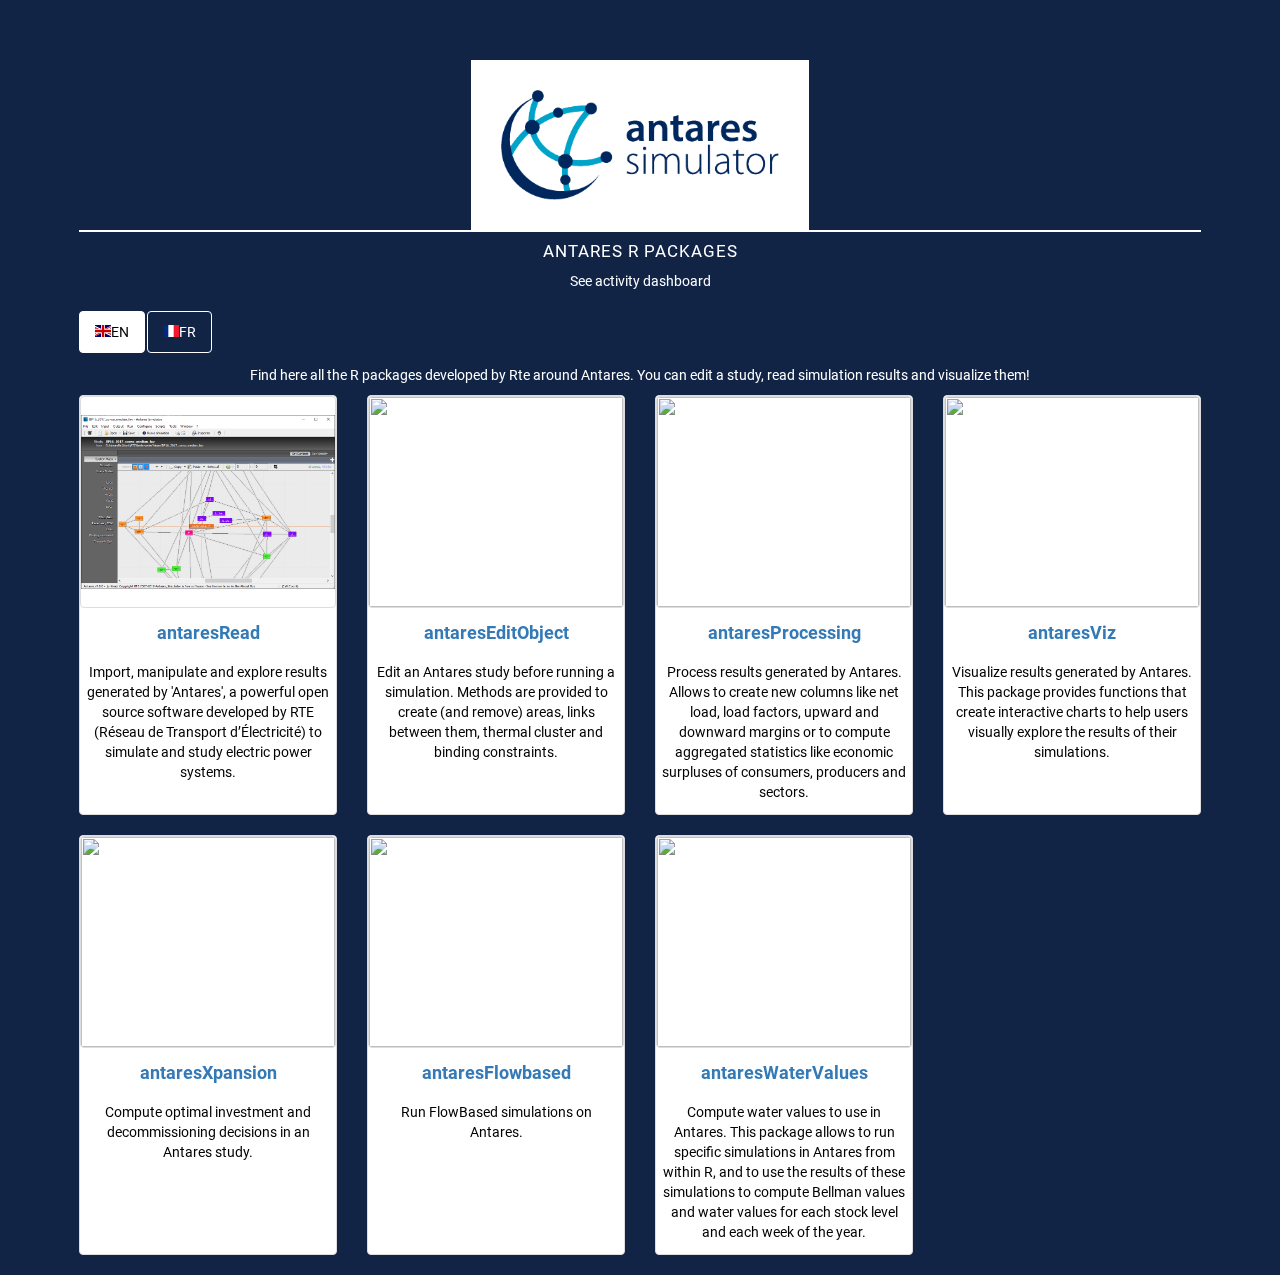
==== commit d151d78b: "Merge pull request #2 from etienne-s/gh-pages" ====
--- a/index.html
+++ b/index.html
@@ -207,7 +207,43 @@
 }
 </style>
 <script src="[data-uri]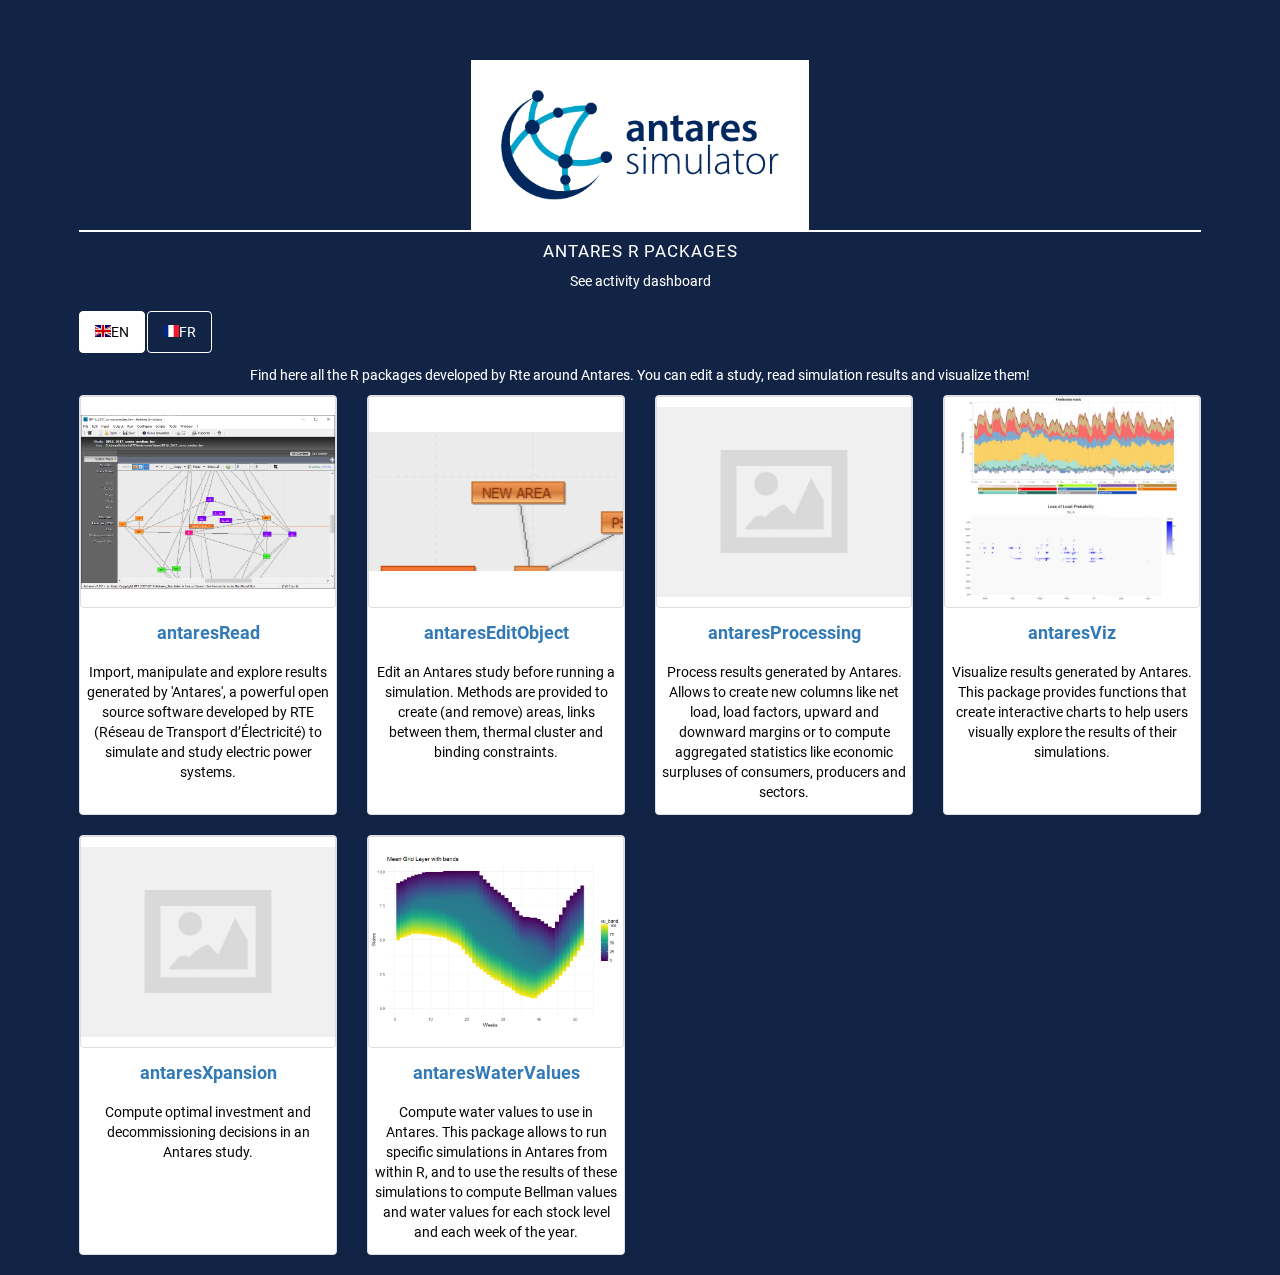
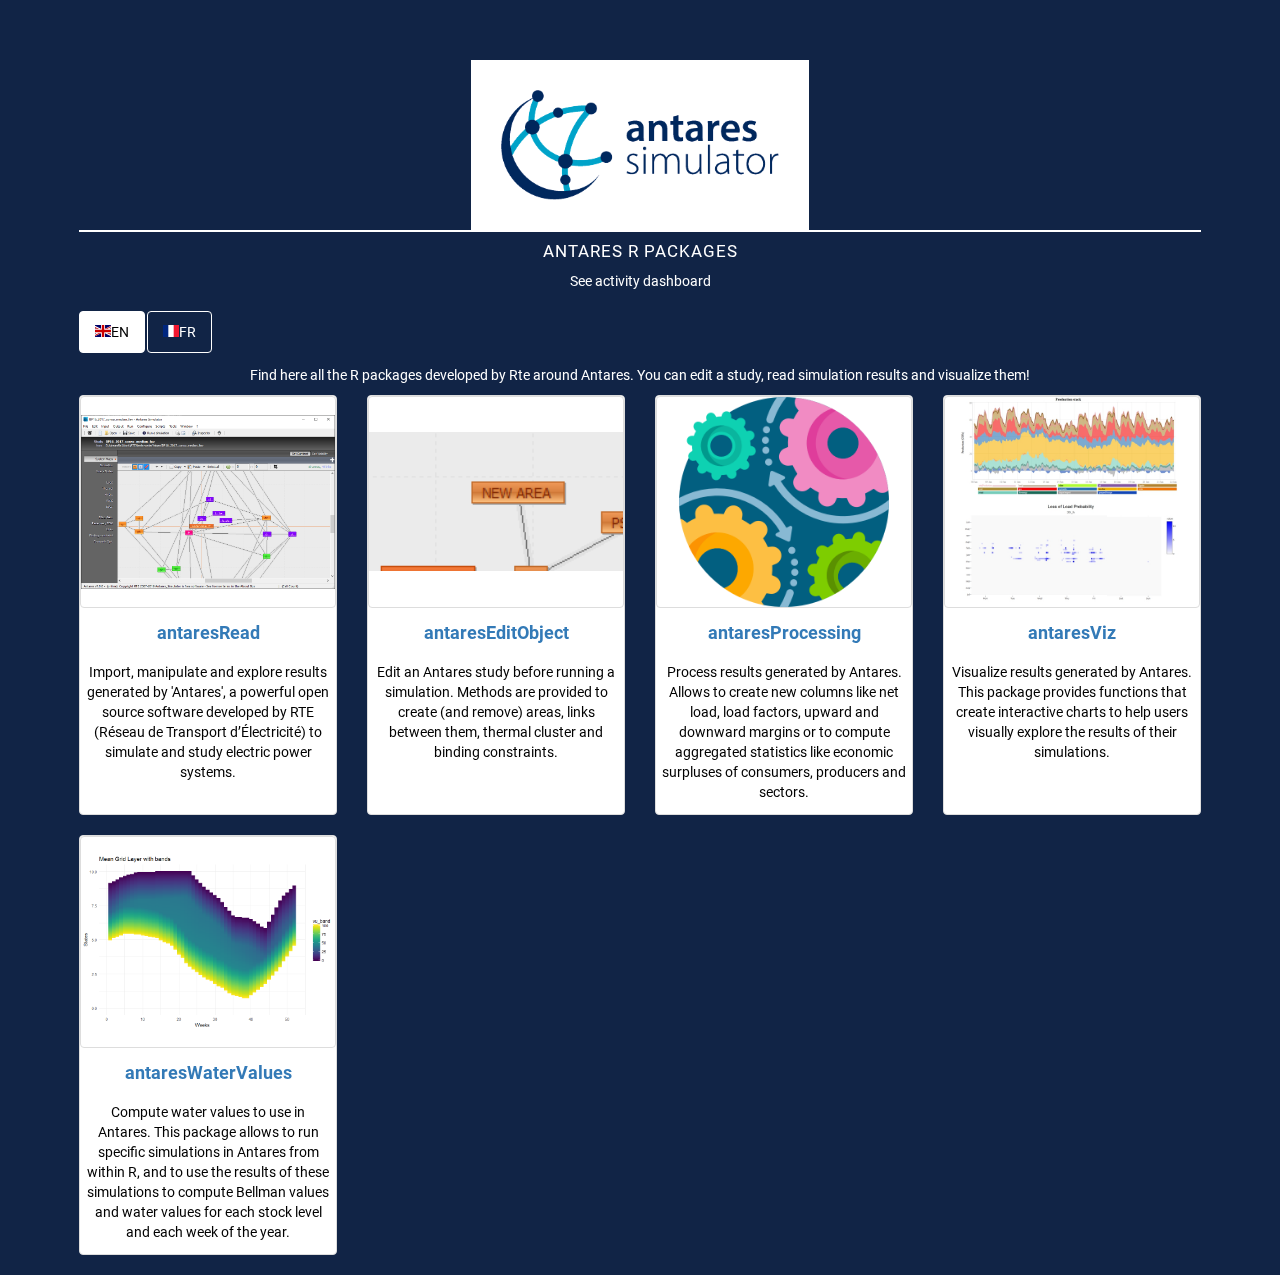
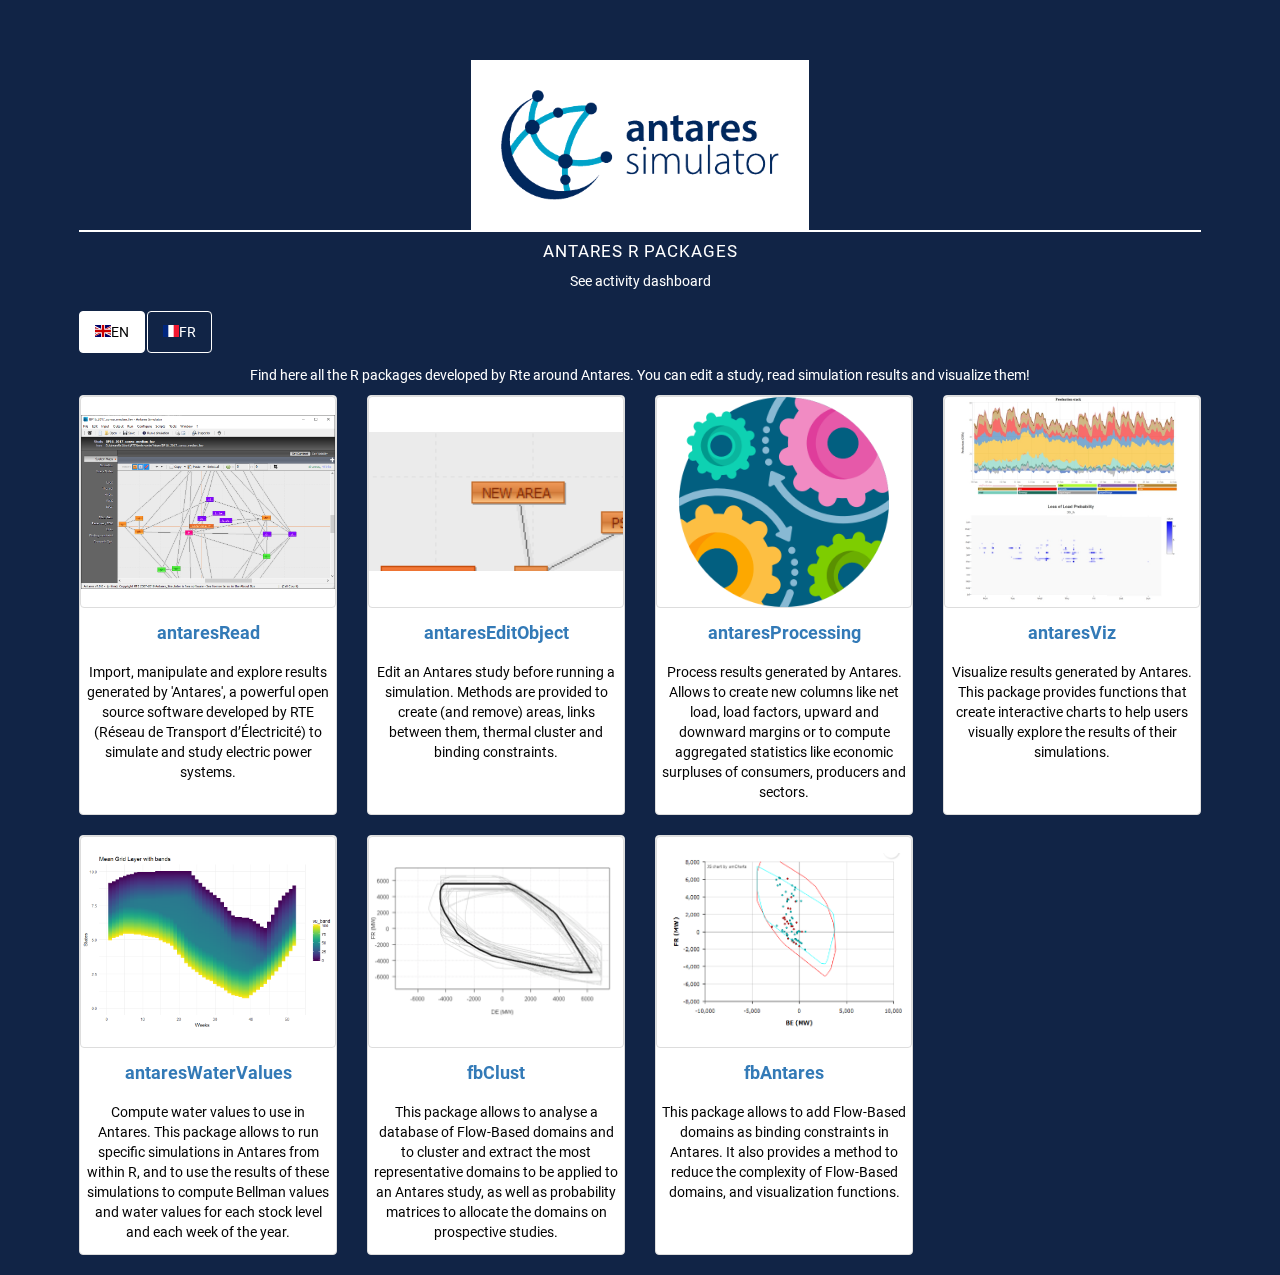
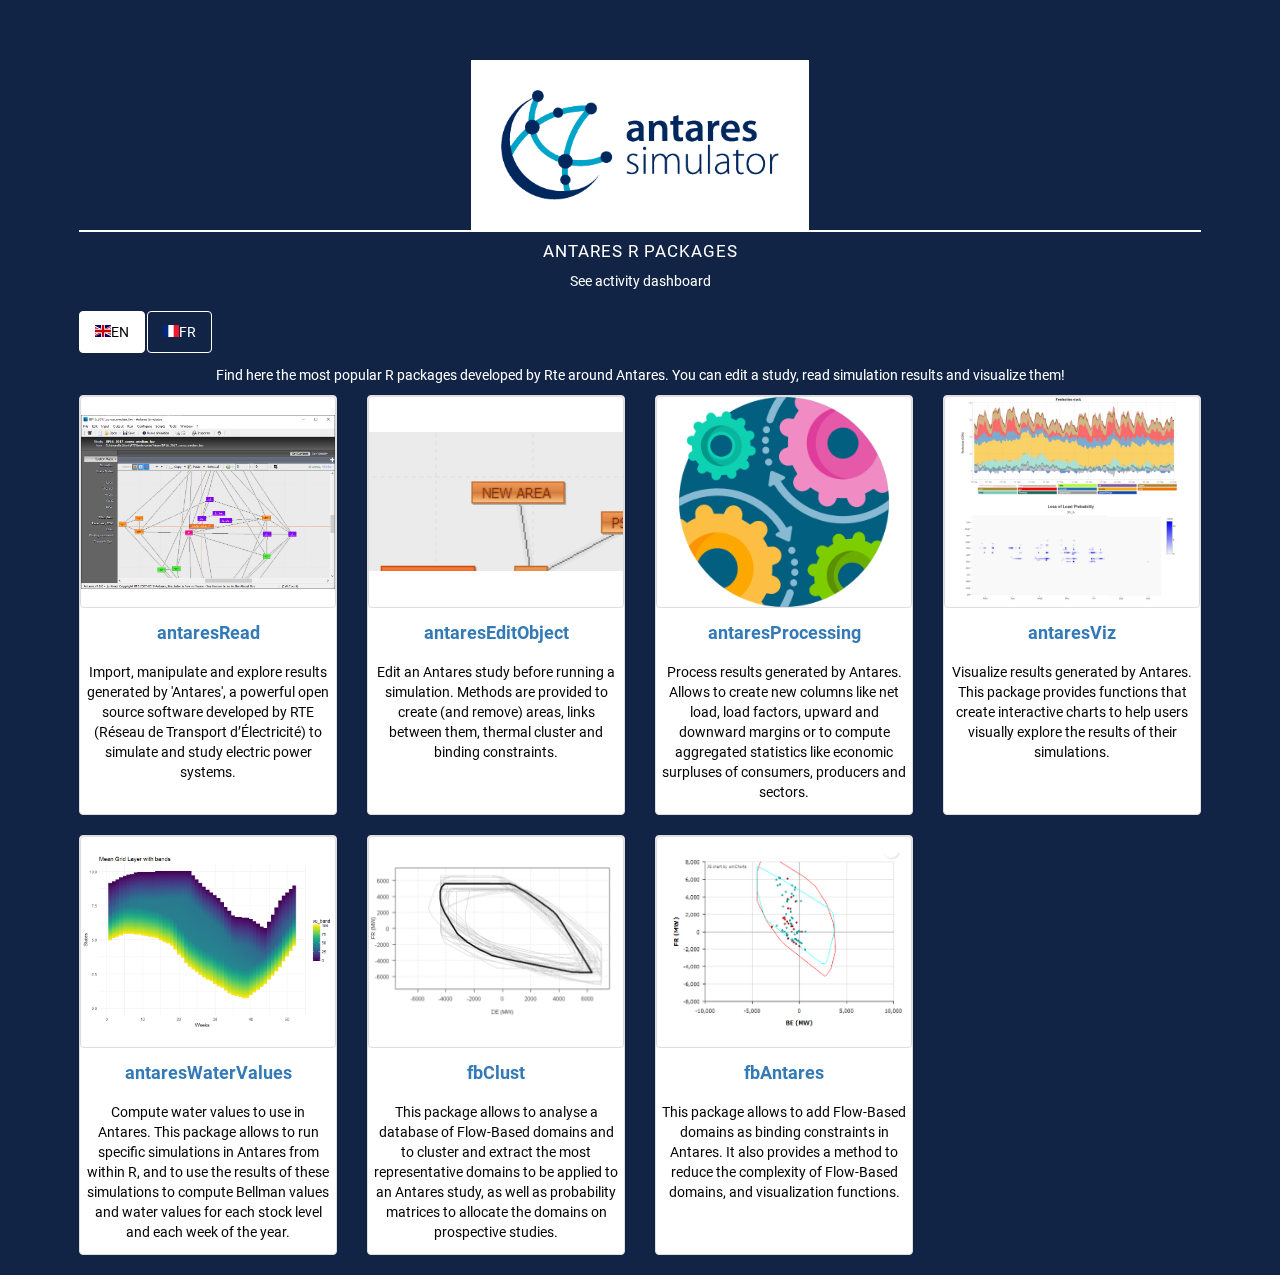
